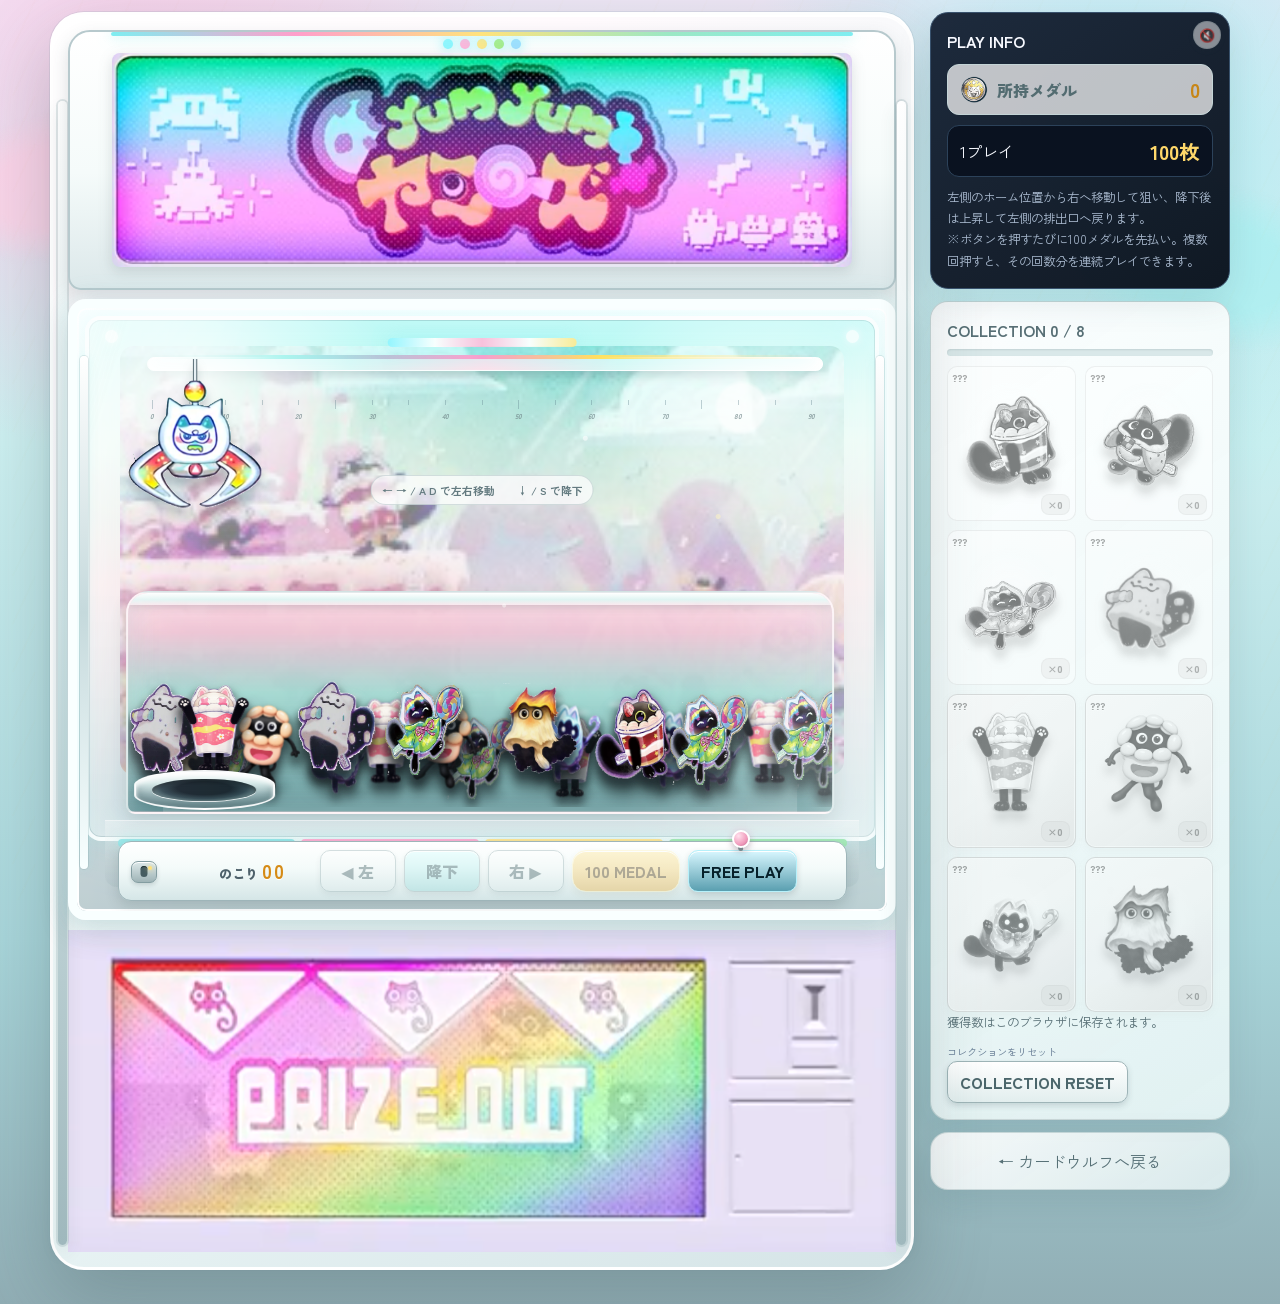
==== crane.html @ 08ba4d8f "522 add" ====
<!DOCTYPE html>
<html lang="ja">
<head>
  <meta charset="UTF-8">
  <meta name="viewport" content="width=device-width, initial-scale=1.0">
  <meta name="theme-color" content="#0b1020">
  <meta name="description" content="メダルで遊べるクレーンゲーム">
  <title>クレーンゲーム | PRIZE CATCHER</title>
  <link rel="preconnect" href="https://fonts.googleapis.com">
  <link rel="preconnect" href="https://fonts.gstatic.com" crossorigin>
  <link href="https://fonts.googleapis.com/css2?family=Zen+Kaku+Gothic+New:wght@400;500;700;900&display=swap" rel="stylesheet">
  <link rel="stylesheet" href="styles.css?v=v514">
  <style>
    :root{--cg-bg:#070b15;--cg-panel:#111827;--cg-panel2:#182338;--cg-line:#334155;--cg-blue:#45b8ff;--cg-cyan:#76f4ff;--cg-yellow:#ffd86a;--cg-pink:#ff78b7;--cg-green:#67e8a5}
    *{box-sizing:border-box}
    body.crane-body{margin:0;background:radial-gradient(circle at 50% 10%,#203653 0,#0c1322 34%,#050811 80%);color:#eef5ff;overflow-x:hidden;font-family:"Zen Kaku Gothic New",system-ui,sans-serif}
    .crane-shell{min-height:100dvh;padding:10px 10px 34px;position:relative}
    .crane-top{width:min(1180px,100%);margin:auto;display:flex;justify-content:space-between;align-items:center;gap:10px;padding:7px 2px 10px}
    .cg-logo{font-weight:900;letter-spacing:.06em;font-size:clamp(1rem,2.5vw,1.35rem);text-shadow:0 0 16px rgba(118,244,255,.45)}
    .cg-logo small{display:block;font-size:.55em;color:#93a7bf;letter-spacing:.18em;font-weight:700}
    .medal-pill{display:flex;align-items:center;gap:8px;padding:8px 13px;border-radius:999px;background:rgba(7,13,25,.85);border:1px solid #3e5878;box-shadow:0 4px 20px rgba(0,0,0,.25);font-weight:900}
    .medal-pill img{width:25px;height:25px;object-fit:contain}
    .medal-pill strong{color:var(--cg-yellow);font-size:1.1rem}
    .cg-layout{width:min(1180px,100%);margin:auto;display:grid;grid-template-columns:minmax(0,1fr) 300px;gap:14px}
    .machine-wrap{position:relative;padding:12px;border-radius:24px;background:linear-gradient(145deg,#263b54,#0c1422 55%,#070c16);border:1px solid #4c6c8e;box-shadow:0 25px 70px rgba(0,0,0,.45),inset 0 1px rgba(255,255,255,.1)}
    .machine-head{height:54px;border-radius:16px 16px 9px 9px;background:linear-gradient(#4e6d89,#24384e 55%,#18273a);border:1px solid #6f8da7;display:flex;align-items:center;justify-content:center;position:relative;overflow:hidden}
    .machine-head:before{content:"PRIZE CATCHER";font-size:clamp(1rem,3vw,1.65rem);font-weight:900;letter-spacing:.12em;color:#d9f6ff;text-shadow:0 0 13px #42bde9;opacity:.95}
    .machine-head:after{content:"";position:absolute;inset:0;background:linear-gradient(90deg,transparent,rgba(255,255,255,.1),transparent);animation:shine 4s linear infinite}
    @keyframes shine{from{transform:translateX(-120%)}to{transform:translateX(120%)}}
    .cabinet{position:relative;margin-top:9px;aspect-ratio:16/9;min-height:390px;border-radius:15px;background:linear-gradient(180deg,#132237,#07101c);border:8px solid #293c51;box-shadow:inset 0 0 0 2px #6d89a0,inset 0 -60px 80px rgba(0,0,0,.35);overflow:hidden}
    .glass{position:absolute;inset:9px 9px 70px;border:2px solid rgba(172,224,255,.32);border-radius:9px;background:linear-gradient(180deg,rgba(127,199,231,.12),rgba(7,15,26,.25) 54%,rgba(0,0,0,.55));overflow:hidden}
    .glass:after{content:"";position:absolute;inset:0;background:linear-gradient(105deg,rgba(255,255,255,.09),transparent 22%,transparent 70%,rgba(255,255,255,.04));pointer-events:none}
    .top-rail{position:absolute;left:7%;right:7%;top:8%;height:12px;border-radius:10px;background:linear-gradient(#c6d7e4,#526b81 45%,#23374b);box-shadow:0 4px 8px #0008}
    .rail-light{position:absolute;left:8%;right:8%;top:7.3%;height:3px;background:#9cefff;box-shadow:0 0 13px #53d9ff}
    .crane-carriage{position:absolute;top:5.7%;left:var(--carriage-left,45%);width:70px;height:45px;transform:translateX(-50%);transition:left .16s ease-out;z-index:7}
    .carriage-body{height:30px;border-radius:7px 7px 11px 11px;background:linear-gradient(#dce8f0,#748ba0 48%,#304457);border:2px solid #9bb2c3;box-shadow:0 4px 8px #0009}
    .cable{position:absolute;left:50%;top:29px;width:5px;height:var(--cable-height,118px);transform:translateX(-50%);background:linear-gradient(90deg,#15212e,#e1edf4,#1a2836);z-index:5;transition:height .35s ease}
    .claw{position:absolute;left:50%;top:calc(29px + var(--cable-height,118px));width:80px;height:58px;transform:translate(-50%,-3px);z-index:8;transition:top .35s ease}
    .claw-ring{position:absolute;left:50%;top:0;width:27px;height:27px;transform:translateX(-50%);border-radius:50%;background:radial-gradient(circle at 35% 30%,#f5fbff,#8296a9 45%,#34495c 70%);border:2px solid #b7c7d2}
    .finger{position:absolute;top:19px;width:29px;height:48px;border:7px solid #aebdca;border-top:0;border-radius:0 0 18px 18px;filter:drop-shadow(0 4px 3px #0008)}
    .finger.left{left:6px;transform:rotate(18deg)}.finger.right{right:6px;transform:rotate(-18deg)}
    .claw.grabbing .finger.left{transform:rotate(1deg) translateX(9px)}.claw.grabbing .finger.right{transform:rotate(-1deg) translateX(-9px)}
    .prize-bed{position:absolute;left:5%;right:5%;bottom:5%;height:42%;border-radius:20px 20px 8px 8px;background:radial-gradient(circle at 15% 25%,#334a62 0 2px,transparent 3px),radial-gradient(circle at 70% 35%,#263b50 0 2px,transparent 3px),linear-gradient(180deg,#1e3146,#0c1827);box-shadow:inset 0 12px 30px rgba(0,0,0,.25);overflow:hidden}
    .prize-bed:before{content:"";position:absolute;left:0;right:0;top:0;height:13px;background:linear-gradient(#57728a,#2c4358);box-shadow:0 2px 7px #0008}
    .prizes{position:absolute;left:0;right:0;bottom:7%;height:78%;display:flex;align-items:flex-end;justify-content:center;gap:clamp(3px,1vw,14px);flex-wrap:wrap;overflow:hidden}
    .plush{--p:#e6a7ad;--p2:#b86c7a;width:clamp(56px,9vw,92px);height:clamp(64px,11vw,105px);position:relative;flex:0 0 auto;filter:drop-shadow(0 5px 4px #0008);transition:transform .2s}
    .plush:hover{transform:translateY(-5px) rotate(-2deg)}
    .plush .body{position:absolute;left:11%;right:11%;bottom:0;height:72%;border-radius:45% 45% 38% 38%;background:radial-gradient(circle at 34% 24%,rgba(255,255,255,.55),transparent 18%),linear-gradient(145deg,var(--p),var(--p2));border:2px solid rgba(255,255,255,.18)}
    .plush .ear{position:absolute;top:4%;width:31%;height:31%;background:linear-gradient(145deg,var(--p),var(--p2));border:2px solid rgba(255,255,255,.18);border-radius:55% 55% 30% 30%;z-index:-1}.plush .ear.l{left:13%;transform:rotate(-24deg)}.plush .ear.r{right:13%;transform:rotate(24deg)}
    .plush .face{position:absolute;left:27%;right:27%;top:24%;height:29%;border-radius:50%;background:rgba(255,245,230,.38)}
    .plush .eye{position:absolute;top:38%;width:6px;height:8px;border-radius:50%;background:#1d2632}.plush .eye.l{left:35%}.plush .eye.r{right:35%}.plush .mouth{position:absolute;left:44%;top:57%;width:13%;height:8px;border-bottom:2px solid #633a44;border-radius:50%}
    .plush .belly{position:absolute;left:28%;right:28%;bottom:16%;height:30%;border-radius:50%;background:rgba(255,255,255,.2)}
    .plush[data-type="cat"]{--p:#f4c77c;--p2:#d68d44}.plush[data-type="rabbit"]{--p:#eeeaf6;--p2:#b6a7d6}.plush[data-type="penguin"]{--p:#526d96;--p2:#263957}.plush[data-type="fox"]{--p:#ffb46c;--p2:#d76d3b}.plush[data-type="frog"]{--p:#8dd67c;--p2:#3e9a63}.plush[data-type="panda"]{--p:#e9eef2;--p2:#9ba8b3}.plush[data-type="shark"]{--p:#79c7dc;--p2:#3f7896}
    .control-bar{position:absolute;left:5%;right:5%;bottom:10px;height:52px;display:flex;align-items:center;justify-content:space-between;gap:8px;padding:6px 9px;border-radius:10px;background:linear-gradient(#243a50,#101c2b);border:1px solid #5b748a;z-index:10}
    .remaining{font-weight:900;font-size:.82rem;color:#d9e9f6;white-space:nowrap}.remaining strong{color:var(--cg-yellow);font-size:1.2rem;letter-spacing:.08em;min-width:2ch;display:inline-block;text-align:right}
    .control-buttons{display:flex;gap:8px}.cg-btn{min-width:76px;border:1px solid #6b8398;border-radius:8px;background:linear-gradient(#4b6379,#1b2b3d);color:#fff;font-weight:900;padding:8px 12px;cursor:pointer;box-shadow:inset 0 1px rgba(255,255,255,.18),0 3px 5px #0007}.cg-btn:hover{filter:brightness(1.15)}.cg-btn:active{transform:translateY(1px)}.cg-btn:disabled{opacity:.42;cursor:not-allowed}.cg-btn.play{background:linear-gradient(#ffd76c,#9f691b);color:#21170a;border-color:#ffe6a0}.cg-btn.stop{background:linear-gradient(#8cecff,#2e6e9a);color:#061522}
    .machine-lights{position:absolute;left:5%;right:5%;bottom:63px;height:5px;display:flex;gap:5px}.machine-lights i{flex:1;border-radius:8px;background:#4fdfff;box-shadow:0 0 12px #4fdfff;animation:blink 1.2s infinite alternate}.machine-lights i:nth-child(2){animation-delay:.25s}.machine-lights i:nth-child(3){animation-delay:.5s}.machine-lights i:nth-child(4){animation-delay:.75s}@keyframes blink{from{opacity:.25}to{opacity:1}}
    .side-panel{display:flex;flex-direction:column;gap:12px}.cg-card{background:linear-gradient(145deg,rgba(22,34,53,.96),rgba(9,15,26,.96));border:1px solid #38516c;border-radius:18px;padding:16px;box-shadow:0 12px 35px rgba(0,0,0,.3)}.cg-card h2{font-size:1rem;margin:0 0 11px}.cg-card p{font-size:.78rem;color:#aabbd0;line-height:1.7;margin:0}.owned-medals{display:flex;align-items:center;gap:9px;padding:10px 12px;border-radius:12px;background:rgba(255,255,255,.72);border:1px solid #c4d4d6;margin:0 0 10px;color:#536c71;font-weight:900}.owned-medals img{width:28px;height:28px;object-fit:contain}.owned-medals strong{margin-left:auto;color:#c78617;font-size:1.25rem}.cost{display:flex;justify-content:space-between;align-items:center;padding:10px 12px;border-radius:12px;background:#0a1220;border:1px solid #2c425a;margin:10px 0}.cost strong{color:var(--cg-yellow);font-size:1.3rem}.notice{font-size:.72rem;color:#8196ac;margin-top:8px}
    .collection-grid{display:grid;grid-template-columns:repeat(2,minmax(0,1fr));gap:9px}.collection-item{position:relative;min-width:0;aspect-ratio:.83;border-radius:10px;background:#0a1220;border:1px solid #2d4158;overflow:hidden;cursor:pointer}.collection-item.locked{opacity:.38;filter:grayscale(1)}.collection-item .mini-plush{transform:scale(.52);transform-origin:center top;position:absolute;left:50%;top:2px}.collection-item .qty{position:absolute;right:4px;bottom:4px;background:#15253a;border-radius:8px;padding:2px 5px;font-size:.62rem;font-weight:900;color:#fff}.collection-item .rarity{position:absolute;left:4px;top:4px;font-size:.52rem;color:#b8c9d9}.collection-item .cname{position:absolute;left:3px;right:3px;bottom:23px;text-align:center;font-size:.56rem;white-space:nowrap;overflow:hidden;text-overflow:ellipsis}
    .back-button{width:100%;display:flex;justify-content:center;text-decoration:none}.reset-note{font-size:.65rem!important;color:#697e96!important;margin-top:10px!important}
    .status-toast{position:fixed;left:50%;bottom:25px;transform:translate(-50%,20px);padding:11px 16px;border-radius:999px;background:rgba(4,9,17,.95);border:1px solid #5d7690;box-shadow:0 10px 35px #0009;opacity:0;pointer-events:none;transition:.25s;z-index:50;font-weight:900}.status-toast.show{opacity:1;transform:translate(-50%,0)}
    .win-overlay{position:fixed;inset:0;display:grid;place-items:center;background:radial-gradient(circle,rgba(20,42,72,.68),rgba(2,5,11,.93));opacity:0;pointer-events:none;z-index:40;transition:.25s}.win-overlay.show{opacity:1;pointer-events:auto}.win-card{text-align:center;transform:scale(.82);transition:.35s}.win-overlay.show .win-card{transform:scale(1)}.win-card .burst{font-size:clamp(2rem,8vw,5.8rem);font-weight:900;letter-spacing:.08em;color:#fff;text-shadow:0 0 10px #72f2ff,0 0 32px #4b9dff,0 8px 0 #172d48}.win-card .got{margin-top:8px;color:#dffcff;font-size:1.15rem;font-weight:900}.win-card .win-plush{margin:14px auto 18px;transform:scale(1.55);width:100px;height:115px}.win-card button{padding:11px 22px;border-radius:999px;border:1px solid #9edfff;background:linear-gradient(#72eaff,#2b729f);color:#04131f;font-weight:900;cursor:pointer}
    .move-hint{position:absolute;left:50%;top:22%;transform:translateX(-50%);font-size:.65rem;color:#d9edf8;background:#0b1523b8;border:1px solid #54708a;border-radius:999px;padding:5px 10px;z-index:12;white-space:nowrap;transition:opacity .25s}.move-hint.hide{opacity:0}
    @media(max-width:980px){.cg-layout{grid-template-columns:1fr}.side-panel{display:grid;grid-template-columns:1fr 1fr}.side-panel .collection-card{grid-column:1/-1}.machine-wrap{max-width:900px;margin:auto;width:100%}}
    /* v151-v153: depth stack + independent pinch + dynamic carry/drop physics */
    .claw.finger-contact-left .finger.l{animation:fingerPinchL .24s ease}
    .claw.finger-contact-right .finger.r{animation:fingerPinchR .24s ease}
    .prize-slot.graze{filter:drop-shadow(0 0 10px rgba(255,180,80,.8));animation:grazeWobble .38s ease}
    .carried-prize.slipping{animation:carrySlip .36s ease-in forwards}
    @keyframes fingerPinchL{0%,100%{transform:rotate(0)}50%{transform:rotate(-9deg)}}
    @keyframes fingerPinchR{0%,100%{transform:rotate(0)}50%{transform:rotate(9deg)}}
    @keyframes grazeWobble{0%,100%{transform:translateX(-50%) rotate(var(--rot))}50%{transform:translateX(calc(-50% + 4px)) rotate(calc(var(--rot) + 5deg))}}
    @keyframes carrySlip{0%{transform:translateY(0) rotate(0);opacity:1}100%{transform:translateY(28px) rotate(10deg);opacity:.35}}
    .prize-slot.pushed{animation:prizePushed .48s ease}
    @keyframes prizePushed{0%,100%{transform:translateX(-50%) rotate(var(--rot))}45%{transform:translateX(calc(-50% + var(--push-x,6px))) rotate(calc(var(--rot) + 4deg))}75%{transform:translateX(calc(-50% + var(--push-x,6px))) rotate(calc(var(--rot) - 2deg))}}
    .prize-slot.depth-back{filter:saturate(.9) brightness(.88);z-index:2}.prize-slot.depth-mid{z-index:5}.prize-slot.depth-front{z-index:9}
    .prize-slot.occluded{filter:saturate(.82) brightness(.78);opacity:.88}
    .prize-slot.pinch-left,.prize-slot.pinch-right{outline:2px solid rgba(255,220,110,.35);outline-offset:2px}
    .prize-slot.partial-grip{animation:partialGrip .42s ease}.prize-slot.solid-grip{filter:drop-shadow(0 0 16px rgba(118,244,255,.95))}
    @keyframes partialGrip{0%,100%{transform:translateX(-50%) rotate(var(--rot,0deg))}50%{transform:translateX(calc(-50% + var(--graze-shift,4px))) rotate(calc(var(--rot,0deg) + 6deg))}}
    .carried-prize.drop-recover{animation:dropRecover .48s ease-out forwards}
    @keyframes dropRecover{0%{transform:translateY(0) rotate(0);opacity:1}100%{transform:translateY(42px) rotate(12deg);opacity:0}}
    .carried-prize.return-swing{animation:returnSwing .9s cubic-bezier(.2,.7,.3,1)}
    @keyframes returnSwing{0%{transform:translateX(0) rotate(0)}22%{transform:translateX(-10px) rotate(-4deg)}48%{transform:translateX(12px) rotate(5deg)}72%{transform:translateX(-6px) rotate(-3deg)}100%{transform:translateX(0) rotate(0)}}
    .chute-drop-item{position:absolute;left:6%;bottom:4px;width:78px;height:92px;z-index:26;pointer-events:none;animation:chuteDrop .72s cubic-bezier(.2,.8,.3,1) forwards}
    @keyframes chuteDrop{0%{opacity:1;transform:translate(-50%,-120px) rotate(-10deg) scale(.92)}42%{opacity:1;transform:translate(calc(-50% + 9px),-52px) rotate(9deg) scale(1)}72%{opacity:1;transform:translate(calc(-50% - 3px),-10px) rotate(-4deg) scale(.98)}100%{opacity:0;transform:translate(calc(-50% + 2px),18px) rotate(12deg) scale(.9)}}
    .prize-bed.depth-active .prize-slot.near{filter:drop-shadow(0 0 11px rgba(255,216,106,.95))}

    /* v147/v148: contact, grip, weight and chute physics */
    .claw.grip-lock{animation:gripLock .22s ease-in-out 2}
    @keyframes gripLock{0%,100%{filter:drop-shadow(0 4px 3px #0008)}50%{filter:drop-shadow(0 0 10px rgba(255,255,255,.75))}}
    .prize-slot.contacting{animation:prizeContact .28s ease-in-out 2}
    @keyframes prizeContact{0%,100%{margin-left:0;transform:translateX(-50%) rotate(var(--rot))}50%{margin-left:2px;transform:translateX(-50%) rotate(calc(var(--rot) + 3deg))}}
    .prize-slot.slip{animation:prizeSlip .5s ease-out forwards}
    @keyframes prizeSlip{0%{transform:translateX(-50%) rotate(var(--rot))}45%{transform:translateX(calc(-50% + var(--slip-shift,8px))) rotate(calc(var(--rot) + 7deg))}100%{transform:translateX(calc(-50% + var(--slip-shift,8px))) rotate(calc(var(--rot) + 3deg))}}
    .carried-prize.weight-light{--sway:5deg}.carried-prize.weight-heavy{--sway:2.5deg}
    .carried-prize.swing-left{animation:carrySwingLeft .62s ease-out}.carried-prize.swing-right{animation:carrySwingRight .62s ease-out}.carried-prize.swing-return{animation:carrySettle .7s ease-in-out}
    @keyframes carrySwingLeft{0%{transform:translateX(0) rotate(0)}35%{transform:translateX(-12px) rotate(calc(var(--sway)*-1))}70%{transform:translateX(7px) rotate(var(--sway))}100%{transform:translateX(0) rotate(0)}}
    @keyframes carrySwingRight{0%{transform:translateX(0) rotate(0)}35%{transform:translateX(12px) rotate(var(--sway))}70%{transform:translateX(-7px) rotate(calc(var(--sway)*-1))}100%{transform:translateX(0) rotate(0)}}
    @keyframes carrySettle{0%{transform:rotate(0)}35%{transform:rotate(calc(var(--sway)*-1))}70%{transform:rotate(var(--sway))}100%{transform:rotate(0)}}
    .fall-out{animation:fallOut .58s cubic-bezier(.2,.8,.3,1) forwards;left:6%!important;top:auto!important;bottom:4px!important}
    @keyframes fallOut{0%{opacity:1;transform:translate(-50%,-110px) rotate(-8deg)}55%{opacity:1;transform:translate(calc(-50% + 7px),-35px) rotate(14deg)}100%{opacity:0;transform:translate(calc(-50% - 2px),10px) rotate(28deg)}}
    @media(max-width:680px){.crane-shell{padding:6px 6px 26px}.cabinet{min-height:270px;border-width:5px}.control-bar{height:48px;bottom:7px}.control-buttons{gap:4px}.cg-btn{min-width:62px;padding:7px 8px;font-size:.7rem}.side-panel{display:flex}.collection-grid{grid-template-columns:repeat(4,1fr)}.machine-head{height:43px}.machine-head:before{font-size:.82rem}.top-rail{height:8px}.cable{--cable-height:80px}.claw{top:calc(29px + var(--cable-height,80px));transform:translate(-50%,-3px) scale(.75)}.remaining{font-size:.66rem}.remaining strong{font-size:1rem}.prizes{gap:1px}}

    /* v140 crane-play refinement */
    .machine-wrap.is-playing .cabinet{box-shadow:inset 0 0 0 2px #6d89a0,inset 0 -60px 80px rgba(0,0,0,.35),0 0 38px rgba(83,217,255,.16)}
    .machine-wrap.camera-pulse .cabinet{animation:cameraPulse .45s ease}
    @keyframes cameraPulse{0%{transform:scale(1)}45%{transform:scale(1.012)}100%{transform:scale(1)}}
    .play-status{position:absolute;left:50%;top:24px;transform:translateX(-50%);z-index:12;padding:5px 11px;border-radius:999px;background:rgba(5,10,18,.76);border:1px solid rgba(140,210,240,.3);font-size:.66rem;font-weight:900;letter-spacing:.12em;color:#d7eaf7;opacity:0;transition:opacity .2s;pointer-events:none}
    .play-status.show{opacity:1}
    .move-hint{position:absolute;left:50%;top:30%;transform:translateX(-50%);z-index:11;white-space:nowrap;padding:6px 10px;border-radius:999px;background:rgba(7,13,24,.72);border:1px solid #44647e;color:#d7e8f4;font-size:.68rem;font-weight:700;transition:opacity .25s}.move-hint.hide{opacity:0}
    .prizes{display:block}
    .prize-slot{position:absolute;bottom:4%;width:78px;height:92px;transform:translateX(-50%);transition:left .12s ease,filter .18s,opacity .35s,transform .25s;cursor:default}
    .prize-slot .plush{width:78px;height:92px}
    .prize-slot.near{filter:drop-shadow(0 0 9px rgba(255,216,106,.85))}
    .prize-slot.grabbed{z-index:20;filter:drop-shadow(0 0 12px rgba(118,244,255,.8))}
    .prize-slot.removed{opacity:0;transform:translateX(-50%) translateY(28px) scale(.6)}
    .prize-slot .target-ring{position:absolute;left:50%;top:50%;width:72px;height:72px;transform:translate(-50%,-50%);border:2px solid rgba(255,216,106,.65);border-radius:50%;box-shadow:0 0 18px rgba(255,216,106,.25);opacity:0;pointer-events:none}
    .prize-slot.near .target-ring{opacity:1;animation:targetRing .9s ease-in-out infinite alternate}
    @keyframes targetRing{from{transform:translate(-50%,-50%) scale(.9);opacity:.45}to{transform:translate(-50%,-50%) scale(1.06);opacity:.9}}
    .carriage-body.moving{animation:carriageVibe .12s linear infinite alternate}@keyframes carriageVibe{from{transform:translateX(-1px)}to{transform:translateX(1px)}}
    .carriage-body.edge-bump{animation:edgeBump .15s ease}@keyframes edgeBump{0%,100%{transform:translateX(0)}50%{transform:translateX(-3px) scaleX(1.03)}}
    .claw.open .finger.left{transform:rotate(18deg)}.claw.open .finger.right{transform:rotate(-18deg)}
    .claw.closed .finger.left{transform:rotate(1deg) translateX(9px)}.claw.closed .finger.right{transform:rotate(-1deg) translateX(-9px)}
    .claw.shake{animation:clawShake .32s ease}@keyframes clawShake{0%,100%{margin-left:0}25%{margin-left:-7px}75%{margin-left:7px}}
    .carried-prize{position:absolute;left:50%;top:154px;transform:translateX(-50%);z-index:19;pointer-events:none}.carried-prize .prize-slot{position:relative;left:0!important;bottom:auto;width:78px;height:92px;transform:none!important}
    .effect-layer{position:absolute;inset:0;z-index:30;pointer-events:none;overflow:hidden}.spark{position:absolute;width:7px;height:7px;border-radius:50%;background:#fff;box-shadow:0 0 12px #fff;animation:sparkFly .7s ease-out forwards}@keyframes sparkFly{0%{transform:translate(0,0) scale(.5);opacity:1}100%{transform:translate(var(--dx),var(--dy)) scale(0);opacity:0}}
    .control-bar .cg-btn.active{filter:brightness(1.3);box-shadow:0 0 0 2px rgba(118,244,255,.35),inset 0 1px rgba(255,255,255,.2)}
    /* v146: unified glass-axis mapping for edge accuracy */
    .prize-slot{will-change:left,transform;transition:left .12s ease,filter .18s,opacity .35s,transform .22s}
    .prize-slot.shake{animation:prizeShake .42s ease}
    @keyframes prizeShake{0%,100%{transform:translateX(-50%) rotate(var(--rot,0deg))}20%{transform:translateX(-50%) rotate(calc(var(--rot,0deg) - 7deg))}45%{transform:translateX(-50%) rotate(calc(var(--rot,0deg) + 6deg))}70%{transform:translateX(-50%) rotate(calc(var(--rot,0deg) - 3deg))}}
    .carried-prize{transition:transform .12s ease}
.carried-prize{transition:transform .16s ease;transform-origin:50% 0}
.carried-prize.swing-left{animation:carriedSwingLeft .5s ease}
.carried-prize.swing-right{animation:carriedSwingRight .5s ease}
@keyframes carriedSwingLeft{0%,100%{transform:translateX(-50%) rotate(0deg)}35%{transform:translateX(-50%) rotate(-5deg)}70%{transform:translateX(-50%) rotate(2deg)}}
@keyframes carriedSwingRight{0%,100%{transform:translateX(-50%) rotate(0deg)}35%{transform:translateX(-50%) rotate(5deg)}70%{transform:translateX(-50%) rotate(-2deg)}}
.prize-slot.fall-out{animation:prizeFallOut .72s cubic-bezier(.2,.8,.3,1) forwards;z-index:25}
@keyframes prizeFallOut{0%{transform:translateX(-50%) translateY(0) rotate(var(--rot))}28%{transform:translateX(calc(-50% + 10px)) translateY(7px) rotate(calc(var(--rot) + 12deg))}100%{transform:translateX(calc(-50% + 38px)) translateY(72px) rotate(calc(var(--rot) + 38deg));opacity:0}}
.chute-glow{position:absolute;left:6%;bottom:6%;width:18%;height:15%;border-radius:50%;background:radial-gradient(circle,rgba(105,235,255,.95),rgba(62,145,255,.22) 45%,transparent 72%);filter:blur(2px);opacity:0;transform:scale(.65);transition:opacity .2s,transform .35s;z-index:8;pointer-events:none}
.chute-glow.show{opacity:1;transform:scale(1)}
.get-flash{position:absolute;inset:0;background:radial-gradient(circle at 50% 48%,rgba(255,255,255,.92),rgba(121,238,255,.32) 18%,transparent 55%);opacity:0;pointer-events:none;z-index:31}
.get-flash.show{animation:getFlash .55s ease-out forwards}
@keyframes getFlash{0%{opacity:0}18%{opacity:1}100%{opacity:0}}

    /* v146: mechanical descent / contact / release feel */
    .cable{transition:none;will-change:height}
    .claw{transition:none;will-change:top,transform}
    .claw.contact{animation:clawContact .18s ease-in-out 2}
    @keyframes clawContact{0%,100%{transform:translate(-50%,-3px)}50%{transform:translate(-50%,1px) scale(1.035,.97)}}
    .claw.grab-close .finger.left{animation:fingerCloseLeft .28s cubic-bezier(.2,.75,.25,1) forwards}
    .claw.grab-close .finger.right{animation:fingerCloseRight .28s cubic-bezier(.2,.75,.25,1) forwards}
    .claw.grab-open .finger.left{animation:fingerOpenLeft .24s ease-out forwards}
    .claw.grab-open .finger.right{animation:fingerOpenRight .24s ease-out forwards}
    @keyframes fingerCloseLeft{from{transform:rotate(18deg)}to{transform:rotate(1deg) translateX(9px)}}
    @keyframes fingerCloseRight{from{transform:rotate(-18deg)}to{transform:rotate(-1deg) translateX(-9px)}}
    @keyframes fingerOpenLeft{from{transform:rotate(1deg) translateX(9px)}to{transform:rotate(18deg)}}
    @keyframes fingerOpenRight{from{transform:rotate(-1deg) translateX(-9px)}to{transform:rotate(-18deg)}}
    .prize-slot.contacting{filter:drop-shadow(0 0 14px rgba(118,244,255,.95));animation:contactWobble .34s ease}
    @keyframes contactWobble{0%,100%{transform:translateX(-50%) rotate(var(--rot,0deg)) scale(1)}45%{transform:translateX(-50%) rotate(calc(var(--rot,0deg) - 3deg)) scale(1.035)}75%{transform:translateX(-50%) rotate(calc(var(--rot,0deg) + 2deg)) scale(1.015)}}
    .prize-slot.pushed{animation:prizePushed .48s ease}
    @keyframes prizePushed{0%,100%{transform:translateX(-50%) rotate(var(--rot,0deg))}35%{transform:translateX(calc(-50% + var(--push,0px))) rotate(calc(var(--rot,0deg) + 4deg))}70%{transform:translateX(calc(-50% + calc(var(--push,0px)*.55))) rotate(calc(var(--rot,0deg) - 2deg))}}
    .carried-prize.swing-return{animation:carriedReturnSwing .9s cubic-bezier(.2,.75,.3,1)}
    @keyframes carriedReturnSwing{0%{transform:translateX(-50%) rotate(0deg)}18%{transform:translateX(-50%) rotate(5deg)}42%{transform:translateX(-50%) rotate(-4deg)}68%{transform:translateX(-50%) rotate(2deg)}100%{transform:translateX(-50%) rotate(0deg)}}
    .claw.dropping{filter:drop-shadow(0 7px 6px rgba(0,0,0,.5))}
    .claw.closed .finger.left,.claw.closed .finger.right{filter:drop-shadow(0 4px 3px #0008)}
    .drop-glow{position:absolute;left:0;right:0;bottom:0;height:24%;background:linear-gradient(180deg,transparent,rgba(89,220,255,.08));opacity:0;transition:opacity .25s;pointer-events:none;z-index:2}
    .cabinet.drop-ready .drop-glow{opacity:1}
    .chute-label{position:absolute;left:6%;bottom:7%;padding:5px 9px;border-radius:8px;background:rgba(7,13,24,.72);border:1px solid #54738d;color:#dff7ff;font-size:.64rem;font-weight:900;letter-spacing:.08em;z-index:4;opacity:.8}

    /* v154-v162: mechanical claw width, 3D stack, return sway */
    .claw.mechanical-open .finger{transition:transform .32s cubic-bezier(.2,.8,.2,1)}
    .claw.mechanical-open .finger.l,.claw.mechanical-open .finger.left{transform:translateX(-7px) rotate(-3deg)}
    .claw.mechanical-open .finger.r,.claw.mechanical-open .finger.right{transform:translateX(7px) rotate(3deg)}
    .claw.mechanical-close .finger.l,.claw.mechanical-close .finger.left{transform:translateX(0) rotate(0)}
    .claw.mechanical-close .finger.r,.claw.mechanical-close .finger.right{transform:translateX(0) rotate(0)}
    .claw.finger-contact-left .finger.l{filter:drop-shadow(0 0 8px rgba(255,216,106,.95))}
    .claw.finger-contact-right .finger.r{filter:drop-shadow(0 0 8px rgba(255,216,106,.95))}
    .prize-slot.depth-back{transform:translateX(-50%) translateY(-2px) rotate(var(--rot));filter:saturate(.82) brightness(.82) drop-shadow(0 5px 5px #0007)}
    .prize-slot.depth-mid{transform:translateX(-50%) translateY(-4px) rotate(var(--rot));filter:drop-shadow(0 6px 5px #0008)}
    .prize-slot.depth-front{transform:translateX(-50%) translateY(-7px) rotate(var(--rot));filter:drop-shadow(0 8px 6px #000a)}
    .prize-slot.neighbor-hit{animation:neighborHit .34s ease}
    .prize-slot.stack-lift{animation:stackLift .46s ease-out}
    @keyframes neighborHit{0%,100%{transform:translateX(-50%) rotate(var(--rot))}45%{transform:translateX(calc(-50% + var(--push-x,0px))) rotate(calc(var(--rot) + 4deg))}}
    @keyframes stackLift{0%,100%{bottom:var(--base-bottom,4%)}50%{bottom:calc(var(--base-bottom,4%) + 8px)}}
    .carried-prize.return-physics{transition:transform .08s linear;will-change:transform}
.carried-prize.return-carry-left{left:calc(50% - 24px)!important;}
.carried-prize.home-drop-fall{animation:homeDropFall .62s cubic-bezier(.2,.78,.28,1) forwards!important;}
@keyframes homeDropFall{0%{opacity:1;transform:translateX(-50%) translateY(0) rotate(0deg) scale(1)}35%{opacity:1;transform:translateX(calc(-50% - 3px)) translateY(18px) rotate(-4deg) scale(1.01)}72%{opacity:.58;transform:translateX(calc(-50% + 6px)) translateY(52px) rotate(9deg) scale(.96)}100%{opacity:0;transform:translateX(calc(-50% + 10px)) translateY(82px) rotate(16deg) scale(.86)}}
    .carried-prize.return-physics .prize-slot{filter:drop-shadow(0 12px 8px #0009)}
    .carried-prize.hard-swing .prize-slot{filter:drop-shadow(0 0 12px rgba(255,216,106,.8))}
    .cable.return-sway{animation:returnCableSway .8s ease-in-out}
    @keyframes returnCableSway{0%,100%{transform:translateX(-50%) rotate(0)}22%{transform:translateX(-50%) rotate(1.8deg)}48%{transform:translateX(-50%) rotate(-1.4deg)}72%{transform:translateX(-50%) rotate(.8deg)}}
    .machine-wrap.stage-flash{animation:stageFlash .28s ease}
    @keyframes stageFlash{50%{filter:brightness(1.18)}}
  
    /* v157-v162: advanced physical feedback */
    .carried-prize.dynamic-sway{transform-origin:50% 0;transition:none;}
    .carried-prize.tension-heavy{filter:drop-shadow(0 5px 5px rgba(0,0,0,.28));}
    .prize-slot.settle{animation:prizeSettle .48s cubic-bezier(.2,.8,.2,1);}
    .prize-slot.neighbor-hit{animation:neighborHit .36s ease-out;}
    @keyframes prizeSettle{0%{transform:translateY(-5px) rotate(0deg)}45%{transform:translateY(2px) rotate(var(--settle-rot,1deg))}100%{transform:translateY(0) rotate(0)}}
    @keyframes neighborHit{0%{transform:translateX(0)}35%{transform:translateX(var(--push-x,3px)) rotate(2deg)}100%{transform:translateX(0)}}
    .cabinet.stage-alert::after{content:"";position:absolute;inset:0;pointer-events:none;border:2px solid rgba(255,255,255,.18);box-shadow:inset 0 0 32px rgba(255,255,255,.12);animation:stagePulse .55s ease-out;}
    @keyframes stagePulse{0%{opacity:0}25%{opacity:1}100%{opacity:0}}
    .chute-drop-item.dynamic-fall{animation:chuteDynamicFall .7s cubic-bezier(.2,.75,.2,1) forwards;}
    @keyframes chuteDynamicFall{0%{transform:translate(-50%,-70px) rotate(-8deg);opacity:0}25%{opacity:1}65%{transform:translate(-50%,15px) rotate(5deg)}100%{transform:translate(-50%,75px) rotate(0);opacity:0}}


    /* v160: reference-video-inspired pastel cabinet shell (branding intentionally generic) */
    body.crane-body{background:radial-gradient(circle at 50% 8%,#f9e7f2 0,#cfeef0 22%,#a9c9d8 48%,#6b8090 100%);color:#24313d}
    .crane-shell{padding-top:12px}
    .crane-top{background:linear-gradient(180deg,rgba(255,255,255,.9),rgba(239,247,250,.72));border:1px solid rgba(91,112,125,.35);border-radius:18px;padding:9px 12px;box-shadow:0 8px 24px rgba(48,67,77,.18)}
    .cg-logo{color:#34404b;text-shadow:0 2px 0 #fff,0 0 12px rgba(255,255,255,.8)}
    .cg-logo small{color:#6f7d87}
    .medal-pill{background:linear-gradient(#fff,#edf4f7);border-color:#aebfc8;color:#34404b;box-shadow:0 4px 16px rgba(58,79,89,.18),inset 0 1px #fff}
    .cg-layout{gap:16px}
    .machine-wrap{padding:14px;border-radius:30px;background:linear-gradient(145deg,#fff,#e7edf0 48%,#c2cdd2);border:2px solid #f9ffff;box-shadow:0 25px 60px rgba(47,63,73,.28),inset 0 1px 0 #fff}
    .machine-head{height:58px;border-radius:19px 19px 11px 11px;background:linear-gradient(180deg,#fff,#e6eef1 52%,#c1cdd3);border:2px solid #aebdc5;box-shadow:inset 0 2px #fff,0 5px 12px rgba(44,60,68,.2)}
    .machine-head:before{color:#4b5b66;text-shadow:0 1px 0 #fff,0 0 12px rgba(255,255,255,.95)}
    .cabinet{background:linear-gradient(180deg,#edf8f8,#b9c9ce 65%,#8799a1);border:8px solid #eef4f5;box-shadow:inset 0 0 0 2px #83949d,inset 0 -50px 80px rgba(52,69,76,.18),0 10px 25px rgba(44,58,66,.2)}
    .cabinet:before{content:"";position:absolute;inset:0;pointer-events:none;z-index:1;background:radial-gradient(circle at 8% 10%,rgba(255,145,206,.24),transparent 22%),radial-gradient(circle at 90% 15%,rgba(113,235,255,.25),transparent 22%);mix-blend-mode:screen}
    .glass{inset:9px 9px 70px;border:3px solid rgba(255,255,255,.75);border-radius:13px;background:linear-gradient(180deg,rgba(238,255,253,.7),rgba(190,238,235,.35) 46%,rgba(76,103,113,.35));box-shadow:inset 0 0 0 1px rgba(88,117,126,.45),inset 0 0 28px rgba(255,255,255,.24)}
    .glass:before{content:"";position:absolute;inset:0;background:radial-gradient(circle at 20% 28%,rgba(255,255,255,.7) 0 3%,transparent 3.5%),radial-gradient(circle at 75% 23%,rgba(255,210,229,.42) 0 7%,transparent 7.5%),linear-gradient(180deg,rgba(255,255,255,.18),transparent 28%);pointer-events:none}
    .top-rail{background:linear-gradient(#f9ffff,#c7d8dd 45%,#7f949d);border:1px solid #f8ffff;box-shadow:0 4px 8px #40515a55}
    .rail-light{background:linear-gradient(90deg,#8ff5ff,#ffd7ef,#fff3a1,#8ff5ff);box-shadow:0 0 15px #bafcff}
    .prize-bed{background:radial-gradient(circle at 15% 25%,#d5a8c5 0 2px,transparent 3px),radial-gradient(circle at 70% 35%,#8bcfd1 0 2px,transparent 3px),linear-gradient(180deg,#b8d8d7,#71949b);box-shadow:inset 0 12px 30px rgba(255,255,255,.18),inset 0 -20px 30px rgba(37,61,70,.22)}
    .prize-bed:before{background:linear-gradient(#eefafa,#9db9bd);box-shadow:0 2px 7px #3a555c55}
    .control-bar{background:linear-gradient(#f8ffff,#d7e5e8);border-color:#9cafb7;box-shadow:0 3px 12px rgba(41,58,65,.18),inset 0 1px #fff}
    .remaining{color:#4d606a}.remaining strong{color:#d58b16;text-shadow:0 1px #fff}
    .cg-btn{background:linear-gradient(#fff,#dbe7eb);color:#40515a;border-color:#9db0b8;box-shadow:inset 0 1px #fff,0 3px 5px #42545b33}
    .cg-btn.stop{background:linear-gradient(#e9ffff,#b5dfe4);color:#28545d}.cg-btn.play{background:linear-gradient(#ffeaa0,#efb84d);color:#4b350e;border-color:#fff0b8}
    .machine-lights{bottom:63px;height:7px}.machine-lights i{background:linear-gradient(90deg,#70efff,#ff9dca,#fff28b);box-shadow:0 0 12px rgba(255,226,245,.9)}
    /* v161: colorful prize-stage lighting and display cues */
    .glass.stage-cyan{box-shadow:inset 0 0 38px rgba(89,235,255,.34),0 0 18px rgba(89,235,255,.25)}
    .glass.stage-pink{box-shadow:inset 0 0 38px rgba(255,126,195,.3),0 0 18px rgba(255,126,195,.22)}
    .glass.stage-gold{box-shadow:inset 0 0 44px rgba(255,225,104,.4),0 0 22px rgba(255,211,81,.24)}
    .prize-bed:after{content:"";position:absolute;left:5%;right:5%;bottom:0;height:20%;background:linear-gradient(180deg,transparent,rgba(255,255,255,.08));pointer-events:none}
    .prize-slot .plush{filter:drop-shadow(0 7px 5px rgba(36,52,59,.42))}
    .prize-slot.near .plush{filter:drop-shadow(0 0 8px rgba(255,228,118,.9)) drop-shadow(0 7px 5px rgba(36,52,59,.42))}
    .prize-display-badge{position:absolute;left:50%;top:8px;transform:translateX(-50%);padding:3px 10px;border-radius:999px;background:rgba(255,255,255,.78);border:1px solid rgba(97,125,133,.35);font-size:.62rem;font-weight:900;letter-spacing:.08em;color:#51646d;z-index:3;box-shadow:0 2px 7px rgba(40,59,66,.14)}
    .stage-lamp{position:absolute;top:2%;width:13px;height:13px;border-radius:50%;background:#fff;box-shadow:0 0 10px #fff;z-index:4;opacity:.7}.stage-lamp.l{left:2%}.stage-lamp.r{right:2%}
    .stage-lamp.pulse{animation:stageLampPulse .5s ease}.stage-lamp.cyan{background:#8ff8ff;box-shadow:0 0 15px #8ff8ff}.stage-lamp.pink{background:#ffb7dc;box-shadow:0 0 15px #ff9ed0}.stage-lamp.gold{background:#fff0a0;box-shadow:0 0 18px #ffe26b}
    @keyframes stageLampPulse{0%,100%{transform:scale(1)}45%{transform:scale(1.6)} }
    /* v162: prize-winning presentation */
    .win-overlay{background:radial-gradient(circle at 50% 42%,rgba(255,247,211,.82),rgba(255,177,216,.46) 25%,rgba(65,101,116,.9) 72%,rgba(31,48,57,.96));backdrop-filter:blur(2px)}
    .win-card{width:min(620px,90vw);padding:28px 22px 24px;border-radius:32px;background:linear-gradient(180deg,rgba(255,255,255,.96),rgba(235,248,246,.93));border:3px solid rgba(255,255,255,.9);box-shadow:0 25px 80px rgba(24,46,54,.4),inset 0 1px #fff}
    .win-card .burst{font-size:clamp(3.2rem,12vw,7rem);letter-spacing:.12em;color:#fff;text-shadow:0 3px 0 #e2a52d,0 0 10px #fff,0 0 26px #ff91c5,0 0 48px #73eaff;animation:getTitlePulse .8s ease-out}
    .win-card .got{color:#415863;font-size:1.15rem;text-shadow:0 1px #fff}
    .win-card .win-plush{filter:drop-shadow(0 14px 8px rgba(52,72,78,.28));animation:winPlushBounce .9s ease-in-out infinite alternate}
    .win-card button{background:linear-gradient(#fff1a4,#efbd54);border-color:#fff7c8;color:#4a3512;box-shadow:0 5px 15px rgba(132,95,26,.2),inset 0 1px #fff}
    @keyframes getTitlePulse{0%{transform:scale(.55) rotate(-5deg);opacity:0}55%{transform:scale(1.12) rotate(2deg);opacity:1}100%{transform:scale(1) rotate(0)}}
    @keyframes winPlushBounce{from{transform:scale(1.45) translateY(0)}to{transform:scale(1.55) translateY(-9px)}}
    .get-confetti{position:absolute;width:9px;height:18px;border-radius:2px;left:50%;top:43%;opacity:0;animation:getConfetti .95s ease-out forwards}
    @keyframes getConfetti{0%{transform:translate(0,0) rotate(0);opacity:1}100%{transform:translate(var(--dx),var(--dy)) rotate(var(--rot));opacity:0}}


    /* v164: reference-video-inspired candy / underwater playfield atmosphere.
       Branding is generic; no third-party logo or text is reproduced. */
    .machine-wrap{background:linear-gradient(145deg,#ffffff 0%,#f5fbfc 30%,#dce9ed 58%,#c4d4d8 100%);border-color:#ffffff}
    .machine-head{height:62px;background:linear-gradient(180deg,#ffffff 0%,#f4f8f8 42%,#cdd9dc 100%);border-color:#b8c7cb;box-shadow:inset 0 3px #fff,0 7px 15px rgba(54,76,82,.16)}
    .machine-head:before{display:none}
    .head-badge{font-weight:900;letter-spacing:.14em;font-size:clamp(.95rem,2.7vw,1.55rem);color:#536872;text-shadow:0 2px 0 #fff,0 0 12px rgba(122,235,240,.55);z-index:2}
    .head-lights{position:absolute;left:8%;right:8%;top:7px;display:flex;gap:7px;justify-content:center;pointer-events:none}
    .head-lights i{width:10px;height:10px;border-radius:50%;background:#8ff7ff;box-shadow:0 0 12px rgba(107,236,247,.85);animation:headLight 1.8s ease-in-out infinite alternate}
    .head-lights i:nth-child(2){background:#ffb6dc;animation-delay:.2s}.head-lights i:nth-child(3){background:#ffe889;animation-delay:.4s}.head-lights i:nth-child(4){background:#a8ed8b;animation-delay:.6s}.head-lights i:nth-child(5){background:#9edfff;animation-delay:.8s}
    @keyframes headLight{from{opacity:.35;transform:scale(.85)}to{opacity:1;transform:scale(1.15)}}
    .glass{background:linear-gradient(180deg,#aaf4f1 0%,#c9f3e8 23%,#f4e8e7 54%,#c3d8e0 100%);border-color:rgba(255,255,255,.9);box-shadow:inset 0 0 0 1px rgba(94,130,139,.28),inset 0 0 35px rgba(255,255,255,.4),0 0 20px rgba(129,232,239,.16)}
    .glass:after{background:linear-gradient(106deg,rgba(255,255,255,.32),transparent 20%,transparent 72%,rgba(255,255,255,.2));mix-blend-mode:screen}
    .scene-decor{position:absolute;inset:0;overflow:hidden;pointer-events:none;z-index:1}
    .scene-decor:before{content:"";position:absolute;left:-5%;right:-5%;bottom:14%;height:30%;background:radial-gradient(ellipse at 15% 90%,rgba(255,170,208,.72),transparent 28%),radial-gradient(ellipse at 42% 92%,rgba(147,232,219,.8),transparent 30%),radial-gradient(ellipse at 78% 95%,rgba(255,206,159,.72),transparent 27%),linear-gradient(180deg,transparent,rgba(255,255,255,.12));filter:blur(2px)}
    .scene-decor:after{content:"";position:absolute;left:0;right:0;top:19%;height:35%;background:radial-gradient(ellipse at 20% 35%,rgba(255,255,255,.68),transparent 18%),radial-gradient(ellipse at 70% 28%,rgba(255,255,255,.55),transparent 16%),radial-gradient(ellipse at 48% 55%,rgba(255,181,218,.24),transparent 26%);opacity:.9}
    .cloud-hill{position:absolute;width:27%;height:19%;border-radius:50% 50% 0 0;background:linear-gradient(180deg,rgba(255,188,216,.68),rgba(242,205,223,.25));bottom:38%;filter:blur(1px)}
    .cloud-hill.h1{left:8%}.cloud-hill.h2{right:7%;bottom:43%;width:23%;height:15%;background:linear-gradient(180deg,rgba(255,211,193,.65),rgba(240,221,229,.2))}
    .bubble{position:absolute;border:2px solid rgba(255,255,255,.7);border-radius:50%;background:rgba(255,255,255,.13);box-shadow:0 0 8px rgba(255,255,255,.35);animation:bubbleFloat 5.8s ease-in-out infinite}
    .bubble.b1{left:8%;bottom:23%;width:10px;height:10px}.bubble.b2{left:18%;bottom:32%;width:6px;height:6px;animation-delay:-1.1s}.bubble.b3{right:13%;bottom:27%;width:13px;height:13px;animation-delay:-2.3s}.bubble.b4{right:24%;bottom:40%;width:7px;height:7px;animation-delay:-3.4s}.bubble.b5{left:42%;bottom:24%;width:5px;height:5px;animation-delay:-4.2s}
    @keyframes bubbleFloat{0%,100%{transform:translateY(0) scale(1);opacity:.5}50%{transform:translateY(-22px) scale(1.08);opacity:.95}}
    .coral{position:absolute;bottom:14%;width:4%;height:16%;border-radius:55% 45% 0 0;background:linear-gradient(90deg,#ff9cc9,#f6d17e);opacity:.68;filter:blur(.3px)}
    .coral:before,.coral:after{content:"";position:absolute;bottom:0;width:45%;height:80%;border-radius:50% 50% 0 0;background:inherit}.coral:before{left:-55%;transform:rotate(-18deg)}.coral:after{right:-55%;transform:rotate(18deg)}
    .coral.c1{left:2%;transform:scale(.8)}.coral.c2{right:3%;height:12%;background:linear-gradient(90deg,#a9e6df,#ffb4d4);transform:scale(.75)}
    .prize-bed{background:linear-gradient(180deg,#f9d4dc 0%,#eabfd1 18%,#a9d7d2 48%,#6fa5a5 100%);border:2px solid rgba(255,255,255,.7);box-shadow:inset 0 12px 30px rgba(255,255,255,.25),inset 0 -20px 30px rgba(61,107,112,.24),0 5px 15px rgba(64,83,90,.16)}
    .prize-bed:before{background:linear-gradient(#fff,#d4e7e8);height:11px;box-shadow:0 2px 7px rgba(67,97,102,.28)}
    .prize-bed:after{background:linear-gradient(180deg,transparent,rgba(255,255,255,.18));height:30%}
    .tray-ribbon{position:absolute;left:50%;top:10px;transform:translateX(-50%);padding:3px 12px;border-radius:999px;background:rgba(255,255,255,.7);border:1px solid rgba(117,150,152,.25);color:#6c8082;font-size:.52rem;font-weight:900;letter-spacing:.14em;z-index:5;box-shadow:0 2px 5px rgba(65,92,96,.1)}
    .chute-label{left:3.5%;bottom:4.5%;padding:4px 8px;background:linear-gradient(180deg,rgba(255,255,255,.92),rgba(226,246,245,.86));border-color:rgba(103,139,144,.35);color:#5a7477;box-shadow:0 3px 8px rgba(55,79,82,.16)}
    .chute-label span{display:block;font-size:.62rem}.chute-label small{display:block;font-size:.45rem;opacity:.7;letter-spacing:.08em}
    .top-rail{background:linear-gradient(#fff,#dbe7e9 45%,#9cafb4);border-color:#fff;box-shadow:0 4px 8px rgba(64,84,91,.28)}
    .rail-light{background:linear-gradient(90deg,#78f3ff,#ff9ed2,#ffe57b,#a9edc4,#78f3ff);box-shadow:0 0 16px rgba(170,249,249,.9)}

    /* v165: rounded character-like crane carriage and pastel mechanical hardware. */
    .crane-carriage{width:82px;height:52px;z-index:12}
    .carriage-body{height:35px;border-radius:14px 14px 20px 20px;background:linear-gradient(180deg,#ffffff,#dff7f5 42%,#9fd5d6);border:2px solid #8aaeb3;box-shadow:0 5px 10px rgba(52,78,84,.3),inset 0 2px 0 #fff}
    .carriage-body:before{content:"";position:absolute;left:50%;top:-9px;width:20px;height:12px;transform:translateX(-50%);border-radius:10px 10px 3px 3px;background:linear-gradient(#ff9ec9,#e97caa);border:2px solid #fff;box-shadow:0 2px 5px rgba(62,82,87,.22)}
    .carriage-body:after{content:"";position:absolute;left:50%;bottom:-8px;width:30px;height:10px;transform:translateX(-50%);border-radius:50%;background:rgba(100,150,156,.3);filter:blur(2px)}
    .bot-eye{position:absolute;top:11px;width:6px;height:9px;border-radius:50%;background:#40555d;box-shadow:0 0 0 2px rgba(255,255,255,.5)}
    .bot-eye.left{left:27px}.bot-eye.right{right:27px}
    .bot-mouth{position:absolute;left:50%;top:22px;width:14px;height:6px;transform:translateX(-50%);border-bottom:2px solid #6f5a67;border-radius:50%}
    .bot-fin{position:absolute;top:14px;width:16px;height:10px;border-radius:60% 20% 20% 60%;background:linear-gradient(135deg,#ffb8d7,#f18eb9);opacity:.9}.bot-fin.left{left:-8px;transform:rotate(-20deg)}.bot-fin.right{right:-8px;transform:scaleX(-1) rotate(-20deg)}
    .cable{width:5px;background:linear-gradient(90deg,#627a7f,#fff,#718b90);box-shadow:0 0 4px rgba(255,255,255,.65)}
    .claw-ring{background:radial-gradient(circle at 35% 30%,#fff,#8cd8d8 46%,#4c7f85 72%);border-color:#fff;box-shadow:0 0 8px rgba(123,237,238,.45)}
    .finger{border-color:#edfafa;filter:drop-shadow(0 4px 3px rgba(47,73,78,.38))}
    .finger:after{content:"";position:absolute;left:50%;bottom:-6px;width:12px;height:10px;transform:translateX(-50%);border-radius:50%;background:#f7b2cb;border:1px solid #fff}
    .machine-lights i{background:linear-gradient(90deg,#76f3ff,#ff9bca,#ffe37b,#a6e9cb);box-shadow:0 0 13px rgba(166,240,237,.85)}
    .control-bar{height:58px;background:linear-gradient(180deg,#ffffff,#eef8f7 45%,#d0e0e2);border-color:#9eb5b9;box-shadow:0 4px 12px rgba(46,70,75,.18),inset 0 2px #fff;overflow:visible}
    .panel-status{display:flex;align-items:center;gap:5px;padding:4px 7px;border-radius:999px;background:rgba(255,255,255,.72);border:1px solid rgba(103,136,141,.25);color:#647a7e;font-size:.52rem;font-weight:900;letter-spacing:.08em;box-shadow:inset 0 1px #fff}
    .status-led{width:7px;height:7px;border-radius:50%;background:#7fe7c3;box-shadow:0 0 8px #74e5bf;animation:ledPulse 1s infinite alternate}@keyframes ledPulse{from{opacity:.45}to{opacity:1}}
    .panel-joystick{position:absolute;right:12%;bottom:42px;width:34px;height:28px;pointer-events:none;z-index:13}.panel-joystick .stick{position:absolute;left:50%;bottom:7px;width:5px;height:18px;transform:translateX(-50%) rotate(-8deg);transform-origin:bottom;background:#7d9497;border-radius:5px}.panel-joystick .knob{position:absolute;left:50%;top:0;width:15px;height:15px;transform:translateX(-50%);border-radius:50%;background:radial-gradient(circle at 35% 30%,#ffcadf,#e98bb4 62%,#b65f87);border:2px solid #fff;box-shadow:0 3px 5px rgba(57,76,81,.25)}
    .control-buttons{margin-right:40px}.cg-btn{background:linear-gradient(#fff,#e2eeee);color:#4b666b;border-color:#9eb4b7;box-shadow:inset 0 1px #fff,0 3px 6px rgba(50,71,75,.18)}.cg-btn.stop{background:linear-gradient(#d9ffff,#9fdddd);color:#3b6268}.cg-btn.play{background:linear-gradient(#ffe89c,#efb74d);color:#563d10;border-color:#fff2bc}

    /* v166: dense prize presentation, arcade HUD cues, and a stronger GET moment. */
    .prizes{height:86%;bottom:2%;padding:0 2%}
    .prize-slot{width:clamp(68px,9vw,94px);height:clamp(76px,11vw,108px)}
    .prize-slot .plush{width:82px;height:96px}
    .prize-slot .plush:after{content:"";position:absolute;left:18%;right:18%;top:14%;height:8%;border-radius:50%;background:rgba(255,255,255,.28);filter:blur(2px);pointer-events:none}
    .prize-slot.near .plush{filter:drop-shadow(0 0 10px rgba(255,228,118,.9)) drop-shadow(0 8px 5px rgba(50,73,78,.35))}
    .prize-display-badge{top:7px;background:linear-gradient(180deg,rgba(255,255,255,.92),rgba(236,250,248,.78));color:#5c7478;border-color:rgba(96,131,135,.25);box-shadow:0 3px 8px rgba(52,76,80,.12)}
    .glass:before{content:"";position:absolute;inset:0;z-index:2;pointer-events:none;background:linear-gradient(180deg,rgba(255,255,255,.24),transparent 18%,transparent 78%,rgba(255,255,255,.1));mix-blend-mode:screen}
    .play-status{background:rgba(255,255,255,.84)!important;border-color:rgba(104,142,146,.28)!important;color:#587177!important;box-shadow:0 4px 12px rgba(55,78,82,.12)!important}
    .move-hint{background:rgba(255,255,255,.72)!important;color:#647b80!important;border-color:rgba(100,136,141,.25)!important}
    .get-flash{background:radial-gradient(circle at 50% 48%,rgba(255,255,255,.98),rgba(255,226,133,.55) 17%,rgba(255,154,204,.18) 34%,transparent 60%)}
    .win-overlay{background:radial-gradient(circle at 50% 35%,rgba(255,255,255,.92),rgba(255,215,150,.58) 18%,rgba(255,163,211,.42) 35%,rgba(70,115,121,.9) 74%,rgba(42,67,72,.97))}
    .win-card{background:linear-gradient(180deg,#fff,#f5ffff 52%,#e5f4f2);border-color:#fff;border-radius:34px;box-shadow:0 30px 90px rgba(45,69,74,.42),inset 0 2px #fff}
    .win-card .burst{color:#fff;text-shadow:0 3px 0 #e1a02e,0 0 14px #fff,0 0 30px #ff8fc6,0 0 55px #7beef0}
    .win-card .got{color:#4f686e;font-weight:900}
    .win-card button{background:linear-gradient(#fff1a7,#f0bb52);border-color:#fff6c6}
    .collection-card{background:linear-gradient(145deg,rgba(255,255,255,.94),rgba(232,246,246,.9));border-color:rgba(115,146,151,.34);box-shadow:0 12px 35px rgba(48,70,75,.14)}
    .collection-card h2,.collection-card p,.collection-card .reset-note{color:#587076}.collection-item{background:rgba(255,255,255,.65);border-color:rgba(110,143,147,.25)}.collection-item .qty{background:#dceeed;color:#547074}.collection-item.locked{opacity:.5}
    .back-button{background:linear-gradient(145deg,rgba(255,255,255,.9),rgba(226,240,241,.88));color:#567076!important;border-color:rgba(110,143,147,.28)}
    @media(max-width:680px){.head-lights{top:4px}.machine-head{height:48px}.panel-status{display:none}.control-buttons{margin-right:26px}.panel-joystick{right:7%;transform:scale(.8);transform-origin:bottom right}.prize-slot .plush{transform:scale(.88);transform-origin:center bottom}.tray-ribbon{font-size:.43rem}.scene-decor .bubble{opacity:.7}}


    /* v167: cabinet silhouette, trim, and ambient depth */
    .machine-wrap{position:relative;overflow:visible}.machine-wrap:before,.machine-wrap:after{content:"";position:absolute;top:86px;bottom:22px;width:9px;border-radius:9px;background:linear-gradient(180deg,#fff,#d6e6e8 45%,#9fb8bd);box-shadow:0 0 0 2px rgba(120,150,155,.22),0 8px 18px rgba(48,71,76,.12);z-index:0}.machine-wrap:before{left:5px}.machine-wrap:after{right:5px}.cabinet{box-shadow:inset 0 0 0 2px #fff,inset 0 -60px 80px rgba(58,85,91,.12),0 10px 25px rgba(52,74,79,.12)}
    .cabinet-side-decor{position:absolute;top:8%;bottom:7%;width:8px;border-radius:8px;background:linear-gradient(#fff,#c5d9dc 50%,#f8ffff);box-shadow:0 0 0 1px rgba(110,143,148,.2),0 0 12px rgba(113,231,235,.18);z-index:4;pointer-events:none}.cabinet-side-decor.left{left:3px}.cabinet-side-decor.right{right:3px}
    .overhead-lamp{position:absolute;left:50%;top:3.4%;width:24%;height:9px;transform:translateX(-50%);border-radius:999px;background:linear-gradient(90deg,#8ef4ff,#fff,#ffb9d9,#fff,#ffe98a);box-shadow:0 0 18px rgba(148,240,244,.8);z-index:6;opacity:.88;animation:overheadPulse 2.8s ease-in-out infinite}@keyframes overheadPulse{50%{opacity:1;filter:brightness(1.16)}}
    /* v168: rounded mechanical crane housing */
    .crane-carriage{width:82px;height:54px;z-index:9}.carriage-body{height:34px;border-radius:12px 12px 15px 15px;background:linear-gradient(180deg,#fff,#dce9eb 42%,#9fb4b8);border:2px solid #fff;box-shadow:0 5px 10px rgba(54,76,81,.25),inset 0 2px #fff}.carriage-body:before{content:"";position:absolute;left:8px;right:8px;top:4px;height:4px;border-radius:9px;background:linear-gradient(90deg,#85edf4,#ff9ecb,#ffe37a);opacity:.75}.carriage-body:after{content:"";position:absolute;left:4px;right:4px;bottom:-5px;height:7px;border-radius:0 0 10px 10px;background:linear-gradient(#b4c9cc,#6e878c);box-shadow:0 2px 3px rgba(46,65,70,.2)}
    .carriage-body .bot-eye{width:7px;height:9px;top:12px;background:#536b70;box-shadow:0 0 0 2px #fff}.carriage-body .bot-mouth{bottom:5px;border-color:#668087}.carriage-body .bot-fin{top:11px;width:6px;height:12px;background:#f1b3cd;border:1px solid #fff}.carriage-body .bot-fin.left{left:-7px}.carriage-body .bot-fin.right{right:-7px}
    .cable{width:6px;background:linear-gradient(90deg,#73898d,#fff,#8ba2a6);box-shadow:0 0 0 1px rgba(68,89,94,.18)}
    .claw-ring{width:31px;height:31px;background:radial-gradient(circle at 35% 30%,#fff,#b7c9cc 45%,#6f8589 72%);border-color:#fff;box-shadow:0 2px 5px rgba(47,68,73,.25)}.finger{border-color:#b9c8cb;background:linear-gradient(90deg,#81989c,#edf8f7,#8da5a9);background-clip:border-box}.finger:after{background:#ffb5cf;box-shadow:0 0 7px rgba(255,158,202,.5)}
    /* v169: aiming lane and target reticle */
    .aim-guide{position:absolute;top:10%;bottom:7%;width:2px;left:8%;transform:translateX(-50%);z-index:5;pointer-events:none;opacity:0;transition:left .12s ease,opacity .2s}.aim-guide.active{opacity:1}.aim-line{position:absolute;left:0;top:0;bottom:0;width:2px;background:linear-gradient(180deg,rgba(255,255,255,.0),rgba(255,234,145,.65) 28%,rgba(255,155,203,.8) 72%,rgba(255,255,255,.05));box-shadow:0 0 9px rgba(255,196,215,.8)}.aim-reticle{position:absolute;left:50%;top:61%;width:28px;height:28px;transform:translate(-50%,-50%);border:2px solid rgba(255,235,139,.95);border-radius:50%;box-shadow:0 0 0 5px rgba(255,255,255,.14),0 0 16px rgba(255,210,108,.85);animation:reticleSpin 4s linear infinite}.aim-reticle:before,.aim-reticle:after{content:"";position:absolute;left:50%;top:50%;background:#fff1a1;box-shadow:0 0 6px #fff0a0}.aim-reticle:before{width:42px;height:2px;transform:translate(-50%,-50%)}.aim-reticle:after{width:2px;height:42px;transform:translate(-50%,-50%)}@keyframes reticleSpin{to{transform:translate(-50%,-50%) rotate(360deg)}}
    /* v170: prize rarity signage and layered presentation */
    .prize-slot .rarity-chip{position:absolute;right:1px;top:3px;z-index:12;padding:2px 5px;border-radius:999px;background:rgba(255,255,255,.82);border:1px solid rgba(105,137,142,.25);font-size:.47rem;font-weight:900;color:#62787c;box-shadow:0 2px 4px rgba(45,68,73,.12)}.prize-slot[data-rarity="SSR"] .rarity-chip{background:#fff1b1;color:#8b6a20}.prize-slot[data-rarity="SR"] .rarity-chip{background:#ffe0ef;color:#a45d7c}.prize-slot[data-rarity="R"] .rarity-chip{background:#dffaff;color:#4e7d87}.prize-slot .target-ring{width:38px;height:38px;border-color:rgba(255,238,132,.72);box-shadow:0 0 14px rgba(255,221,100,.48)}.prize-slot.near .target-ring{animation:targetPulse .7s ease-in-out infinite alternate}@keyframes targetPulse{to{transform:translate(-50%,-50%) scale(1.18);opacity:.45}}
    /* v171: prize-stage floor and depth shadows */
    .prize-bed{isolation:isolate}.prize-bed:after{z-index:1}.prizes{z-index:3}.prize-slot:after{content:"";position:absolute;left:16%;right:16%;bottom:2%;height:9px;border-radius:50%;background:rgba(54,82,87,.2);filter:blur(4px);z-index:-1}.prize-slot.depth-back{transform:translateX(-50%) scale(.9);transform-origin:center bottom}.prize-slot.depth-mid{transform:translateX(-50%) scale(.96);transform-origin:center bottom}.prize-slot.depth-front{transform:translateX(-50%) scale(1);transform-origin:center bottom}
    /* v172: physical controls and status feedback */
    .panel-joystick .knob{transition:transform .12s ease,filter .12s ease}.control-bar.is-moving .knob{filter:brightness(1.12);box-shadow:0 0 12px rgba(255,159,199,.55),0 3px 5px rgba(57,76,81,.25)}.control-bar.is-moving.left .knob{transform:translateX(-70%) rotate(-8deg)}.control-bar.is-moving.right .knob{transform:translateX(-30%) rotate(8deg)}.panel-status.busy{background:rgba(255,239,173,.76);color:#80631d}.panel-status.busy .status-led{background:#ffce64;box-shadow:0 0 10px #ffd86b}.panel-status.get{background:rgba(255,183,215,.76);color:#8c5470}.panel-status.get .status-led{background:#ff8fbd;box-shadow:0 0 10px #ff8fbd}
    /* v173: collection progress and rarity readability */
    .collection-progress{height:7px;border-radius:999px;background:#d9e8e9;overflow:hidden;margin:-4px 0 10px;box-shadow:inset 0 1px 2px rgba(61,88,92,.14)}.collection-progress span{display:block;height:100%;width:0;border-radius:999px;background:linear-gradient(90deg,#7eeef1,#ff9fca,#ffe279);box-shadow:0 0 8px rgba(125,234,236,.45);transition:width .35s ease}.collection-item{transition:transform .18s ease,box-shadow .18s ease}.collection-item:hover{transform:translateY(-2px);box-shadow:0 5px 12px rgba(57,79,84,.12)}.collection-item .rarity{font-weight:900}.collection-item .qty{border:1px solid rgba(93,124,129,.12)}
    /* v174: chute mechanics and prize exit */
    .chute-door{position:absolute;left:4%;bottom:0;width:17%;height:16%;border-radius:12px 12px 5px 5px;background:linear-gradient(180deg,#fff,#b9d3d4 45%,#7c9ca0);border:2px solid rgba(255,255,255,.85);box-shadow:inset 0 3px #fff,0 -2px 8px rgba(49,75,79,.15);z-index:7;transform-origin:bottom;transition:transform .2s ease}.chute-door.open{transform:perspective(80px) rotateX(55deg) translateY(2px)}.chute-label{z-index:8}
    /* v175: camera/GET staging and idle shimmer */
    .machine-wrap.camera-pulse{animation:cameraPulse .5s ease}.machine-wrap.is-playing .rail-light{animation:railSweep 1.2s linear infinite}.machine-wrap:not(.is-playing) .carriage-body{animation:idleCarriage 3.8s ease-in-out infinite}.glass:after{animation:glassShimmer 5.5s ease-in-out infinite}@keyframes cameraPulse{0%{transform:scale(1)}25%{transform:scale(1.008) rotate(.15deg)}100%{transform:scale(1)}}@keyframes railSweep{from{filter:brightness(.9)}50%{filter:brightness(1.3)}to{filter:brightness(.9)}}@keyframes idleCarriage{0%,100%{transform:translateY(0)}50%{transform:translateY(1px)}}@keyframes glassShimmer{0%,100%{opacity:.8}50%{opacity:1}}
    /* v176: compact responsive polish and final visual hierarchy */
    .tray-ribbon{position:absolute;left:50%;top:5px;transform:translateX(-50%);z-index:9;padding:3px 10px;border-radius:999px;background:rgba(255,255,255,.72);border:1px solid rgba(99,130,135,.2);font-size:.5rem;letter-spacing:.14em;font-weight:900;color:#60777b;box-shadow:0 2px 7px rgba(48,72,76,.1)}
    .cg-logo{color:#5d7479;text-shadow:0 2px #fff}.cg-logo small{color:#82999c}.medal-pill{background:rgba(255,255,255,.86);border-color:#c4d4d6;color:#536c71;box-shadow:0 4px 20px rgba(54,76,81,.12)}.medal-pill strong{color:#c78617}.side-panel .cg-card{box-shadow:0 12px 35px rgba(52,75,79,.12)}
    @media(max-width:680px){.cabinet-side-decor{display:none}.aim-reticle{width:23px;height:23px}.aim-reticle:before{width:34px}.aim-reticle:after{height:34px}.overhead-lamp{width:30%}.chute-door{width:20%}.collection-progress{margin-top:-3px}}


    /* v178-v187: ten-stage reference-style presentation pass. */
    .glass-glare{position:absolute;inset:0;z-index:10;pointer-events:none;overflow:hidden;opacity:.75}
    .glass-glare:before{content:"";position:absolute;top:-20%;left:-28%;width:22%;height:150%;transform:rotate(17deg);background:linear-gradient(90deg,transparent,rgba(255,255,255,.34),transparent);filter:blur(2px);animation:glareSweep 7s ease-in-out infinite}
    @keyframes glareSweep{0%,58%{left:-30%;opacity:0}66%{opacity:.8}84%{left:115%;opacity:.2}100%{left:130%;opacity:0}}
    .scanline{position:absolute;inset:0;z-index:9;pointer-events:none;background:repeating-linear-gradient(180deg,rgba(255,255,255,.04) 0 1px,transparent 1px 5px);mix-blend-mode:soft-light;opacity:.35}
    .target-card{position:absolute;left:12px;top:43px;z-index:15;min-width:122px;padding:6px 10px;border-radius:12px;background:rgba(255,255,255,.82);border:1px solid rgba(96,132,137,.22);box-shadow:0 5px 13px rgba(45,70,75,.12);backdrop-filter:blur(4px);transition:transform .18s ease,box-shadow .18s ease,opacity .18s ease;opacity:.72}
    .target-card.active{transform:translateY(-2px);box-shadow:0 7px 18px rgba(255,188,102,.24);opacity:1}
    .target-card .target-label{display:block;font-size:.43rem;letter-spacing:.16em;color:#8a9da0;font-weight:900}.target-card strong{display:block;color:#536c70;font-size:.72rem;line-height:1.15;margin-top:2px}.target-card small{display:block;color:#7a8d90;font-size:.42rem;margin-top:2px}
    .stage-counter,.prize-counter{position:absolute;right:12px;z-index:15;padding:4px 8px;border-radius:999px;background:rgba(255,255,255,.78);border:1px solid rgba(100,136,141,.22);color:#647a7d;font-size:.44rem;font-weight:900;letter-spacing:.1em;box-shadow:0 3px 8px rgba(47,71,76,.1)}
    .stage-counter{top:43px}.prize-counter{top:69px}
    .machine-wrap.stage-position .target-card{box-shadow:0 7px 20px rgba(126,232,239,.24)}
    .machine-wrap.stage-descend .cabinet{filter:saturate(1.08)}.machine-wrap.stage-descend .overhead-lamp{opacity:1;filter:brightness(1.25)}
    .machine-wrap.stage-grab .target-card{animation:targetCardPulse .42s ease-in-out infinite alternate}.machine-wrap.stage-grab .carriage-body{filter:brightness(1.12) drop-shadow(0 0 8px rgba(255,220,114,.35))}
    .machine-wrap.stage-return .scene-decor{transform:translateX(-1.5%);transition:transform .7s ease}.machine-wrap.stage-get .cabinet{box-shadow:0 0 0 3px rgba(255,220,129,.2),0 0 45px rgba(255,151,199,.18)}
    @keyframes targetCardPulse{to{transform:scale(1.025)}}
    .carriage-body.stage-ready .bot-eye{animation:eyeBlink 3.4s infinite}.carriage-body.stage-grab .bot-eye{transform:scale(1.2);background:#6d5661}.carriage-body.stage-get .bot-eye{animation:getEyes .28s ease-in-out 3}
    @keyframes eyeBlink{0%,92%,100%{transform:scaleY(1)}95%{transform:scaleY(.15)}}@keyframes getEyes{50%{transform:scale(1.35)}}
    .coin-slot{position:absolute;left:12px;bottom:17px;width:26px;height:22px;border-radius:7px;background:linear-gradient(#dce8e9,#9fb4b7);border:1px solid #839da1;box-shadow:inset 0 1px #fff,0 2px 4px rgba(47,68,73,.18);z-index:12}.coin-slot span{position:absolute;left:50%;top:4px;width:7px;height:11px;transform:translateX(-50%);border-radius:4px;background:#455c61;box-shadow:inset 0 1px #1f3033}.coin-slot i{position:absolute;right:4px;top:4px;width:4px;height:4px;border-radius:50%;background:#ffe27b;box-shadow:0 0 5px #ffe27b}
    .control-bar.is-moving .coin-slot i{animation:coinLed .45s infinite alternate}@keyframes coinLed{to{filter:brightness(1.8)}}
    .cg-btn.pressed{transform:translateY(2px);box-shadow:inset 0 2px 5px rgba(50,71,75,.22)!important}
    .prize-slot .plush{animation:plushBreath 3.8s ease-in-out infinite}.prize-slot:nth-child(3n) .plush{animation-delay:-1.2s}.prize-slot:nth-child(4n) .plush{animation-delay:-2.1s}
    @keyframes plushBreath{0%,100%{transform:translateY(0) rotate(0deg)}50%{transform:translateY(-1.5px) rotate(.35deg)}}
    .prize-slot.near .plush{animation:prizeTargetGlow .72s ease-in-out infinite alternate}@keyframes prizeTargetGlow{to{transform:translateY(-2px) scale(1.025)}}
    .prize-slot[data-rarity="SSR"] .plush:before{content:"";position:absolute;inset:4px;border-radius:35%;background:linear-gradient(120deg,transparent 35%,rgba(255,255,255,.65) 48%,transparent 62%);animation:rareShine 3.2s linear infinite;pointer-events:none;z-index:8}@keyframes rareShine{0%,65%{transform:translateX(-80%);opacity:0}75%{opacity:.9}100%{transform:translateX(80%);opacity:0}}
    .prize-bed.getting .prize-slot{animation:stageBounce .45s ease}.prize-bed.getting .chute-label{animation:chuteLabelPop .5s ease}
    @keyframes stageBounce{50%{transform:translateX(-50%) translateY(-4px)}}@keyframes chuteLabelPop{50%{transform:scale(1.08)}}
    .prize-counter.hot{background:#fff1c0;color:#8a671c;box-shadow:0 0 14px rgba(255,213,103,.42)}
    .machine-wrap.stage-get .prize-counter{animation:counterPop .55s ease}.machine-wrap.stage-get .stage-counter{background:#ffe6a1;color:#805e16}
    @keyframes counterPop{50%{transform:scale(1.12)}}
    @media(max-width:680px){.target-card{left:7px;top:38px;min-width:92px;padding:5px 7px}.target-card strong{font-size:.62rem}.stage-counter{right:7px;top:38px}.prize-counter{right:7px;top:61px}.coin-slot{left:7px;bottom:13px;transform:scale(.8);transform-origin:left bottom}.glass-glare{opacity:.55}}


    /* v198-v208: ten-stage cinematic refinement inspired by arcade crane motion. */
    .dock-indicator{position:absolute;left:5.2%;bottom:13%;display:flex;align-items:center;gap:5px;padding:3px 7px;border-radius:999px;background:rgba(255,255,255,.72);border:1px solid rgba(104,139,143,.28);color:#698286;font-size:.46rem;font-weight:900;letter-spacing:.1em;z-index:16;opacity:.5;transition:.25s}.dock-indicator span{width:7px;height:7px;border-radius:50%;background:#9edfe0;box-shadow:0 0 7px #9edfe0}.dock-indicator.docked{opacity:1;transform:scale(1.06);background:#fff5bd}.dock-indicator.docked span{background:#ffe174;box-shadow:0 0 10px #ffe174;animation:dockPulse .5s ease}
    @keyframes dockPulse{50%{transform:scale(1.7)}}
    .machine-wrap.cinematic-aim .aim-reticle{animation:aimLock 1s ease-in-out infinite alternate}.machine-wrap.cinematic-aim .aim-line{opacity:.9}
    @keyframes aimLock{to{transform:translate(-50%,-50%) scale(1.16);box-shadow:0 0 0 4px rgba(255,255,255,.24),0 0 22px rgba(255,218,117,.9)}}
    .machine-wrap.parallax-active .scene-decor{transition:transform .12s linear}.machine-wrap.parallax-active .top-rail{transition:transform .12s linear}.machine-wrap.parallax-active .prize-bed{transition:transform .12s linear}
    .cable.mechanical-tension{transform-origin:50% 0;animation:cableTension .32s ease-in-out 2}.cable.servo-pulse{box-shadow:0 0 8px rgba(255,217,117,.8),0 0 14px rgba(255,159,205,.35)}
    @keyframes cableTension{25%{transform:translateX(-50%) scaleX(1.16)}75%{transform:translateX(-50%) scaleX(.86)}}
    .claw.servo-active .claw-ring{animation:servoRing .18s linear 4}.claw.servo-active .finger{filter:drop-shadow(0 0 7px rgba(255,214,126,.95))}.claw.contact-shock:after{content:"";position:absolute;left:50%;top:34px;width:14px;height:14px;border:3px solid rgba(255,255,255,.9);border-radius:50%;transform:translate(-50%,-50%);animation:contactShock .48s ease-out;pointer-events:none}
    @keyframes servoRing{50%{transform:translateX(-50%) scale(1.18);filter:brightness(1.4)}}
    @keyframes contactShock{0%{opacity:.9;transform:translate(-50%,-50%) scale(.4)}100%{opacity:0;transform:translate(-50%,-50%) scale(3.5)}}
    .prize-slot.contact-glow .plush{filter:drop-shadow(0 0 11px rgba(255,229,132,.9)) drop-shadow(0 8px 5px rgba(36,52,59,.42))}.prize-slot.contact-glow:after{content:"";position:absolute;inset:6% 10%;border:2px solid rgba(255,234,147,.55);border-radius:35%;animation:contactRing .6s ease-out;pointer-events:none}
    @keyframes contactRing{from{opacity:1;transform:scale(.72)}to{opacity:0;transform:scale(1.2)}}
    .machine-wrap.return-dock .cabinet{animation:dockThump .48s ease-out}.machine-wrap.return-dock .rail-light{animation:dockRail .55s ease-out}
    @keyframes dockThump{45%{transform:translateY(2px) scale(1.004)}100%{transform:translateY(0) scale(1)}}@keyframes dockRail{50%{filter:brightness(1.8)}}
    .prize-bed.chute-land .chute-door{animation:chuteLand .58s cubic-bezier(.2,.8,.2,1)}.prize-bed.chute-land:after{animation:trayBounce .55s ease-out}
    @keyframes chuteLand{30%{transform:translateY(-3px) scaleY(.9)}60%{transform:translateY(1px) scaleY(1.04)}100%{transform:translateY(0)}}@keyframes trayBounce{35%{opacity:.7;transform:translateY(-5px)}100%{opacity:1;transform:translateY(0)}}
    .win-overlay.cinematic-get{background:radial-gradient(circle at 50% 44%,rgba(255,255,224,.96),rgba(255,179,217,.7) 20%,rgba(102,203,210,.72) 45%,rgba(42,65,71,.96) 82%)}.win-overlay.cinematic-get .win-card{animation:getCardCinematic .72s cubic-bezier(.2,.9,.2,1)}
    @keyframes getCardCinematic{0%{opacity:0;transform:translateY(28px) scale(.78) rotate(-2deg)}55%{opacity:1;transform:translateY(-5px) scale(1.04) rotate(1deg)}100%{transform:translateY(0) scale(1) rotate(0)}}
    .attract-target{position:absolute;left:50%;bottom:19%;transform:translateX(-50%);padding:4px 10px;border-radius:999px;background:rgba(255,255,255,.7);border:1px solid rgba(93,130,134,.25);font-size:.5rem;font-weight:900;letter-spacing:.1em;color:#60777c;z-index:14;opacity:0;transition:opacity .35s}.attract-target.show{opacity:1}.attract-target strong{color:#d27fa5}.machine-wrap.attract-sweep .rail-light{animation:attractSweep 2.4s linear infinite;background:linear-gradient(90deg,transparent,#8ff5ff,#ffb4d6,#ffe58c,#8ff5ff,transparent);background-size:200% 100%}
    @keyframes attractSweep{to{background-position:200% 0}}
    @media(prefers-reduced-motion:reduce){.bubble,.head-lights i,.machine-lights i,.prize-slot .plush,.claw.servo-active .claw-ring{animation:none!important}.machine-wrap.parallax-active .scene-decor,.machine-wrap.parallax-active .top-rail,.machine-wrap.parallax-active .prize-bed{transition:none!important}}


    /* v210-v219: ten-stage arcade polish batch */
    .aim-guide .aim-line{background:linear-gradient(180deg,rgba(126,246,245,.12),rgba(255,229,126,.82),rgba(255,255,255,.12));box-shadow:0 0 10px rgba(255,224,126,.28)}
    .aim-guide .aim-reticle{border-color:rgba(255,224,126,.95);box-shadow:0 0 0 3px rgba(255,255,255,.22),0 0 18px rgba(255,218,112,.7)}
    .machine-wrap.target-lock .target-card{box-shadow:0 0 0 2px rgba(255,225,126,.35),0 5px 18px rgba(72,94,98,.18);transform:translateY(-1px)}
    .machine-wrap.target-lock .target-card .target-label{color:#d3972e}
    .alignment-meter{position:absolute;left:50%;top:64px;transform:translateX(-50%);width:132px;height:8px;padding:1px;border-radius:999px;background:rgba(255,255,255,.72);border:1px solid rgba(105,139,143,.25);z-index:18;opacity:0;transition:.2s;pointer-events:none}.alignment-meter.show{opacity:1}.alignment-meter i{display:block;height:100%;width:0;border-radius:999px;background:linear-gradient(90deg,#8fdde0,#ffe178,#ff9fc8);box-shadow:0 0 8px rgba(255,225,120,.45);transition:width .12s}.alignment-meter b{position:absolute;right:0;top:-11px;font-size:.38rem;color:#637a7e;letter-spacing:.08em}
    .crane-carriage.motion-ready .carriage-body:before{animation:carriageReady 1.1s ease-in-out infinite alternate}.crane-carriage.motion-grab .carriage-body:before{animation:carriageGrab .22s linear 3}.crane-carriage.motion-return .carriage-body:before{animation:carriageReturn .7s ease-in-out infinite alternate}
    @keyframes carriageReady{to{filter:brightness(1.18)}}@keyframes carriageGrab{50%{filter:brightness(1.55)}}@keyframes carriageReturn{to{filter:brightness(1.12)}}
    .claw.pre-contact .finger{animation:preContact .22s ease-in-out 2}.claw.pre-contact .claw-ring{filter:brightness(1.2)}
    @keyframes preContact{50%{transform:translateY(2px) scaleY(.94)}}
    .claw.lift-pulse .claw-ring{animation:liftPulse .35s ease-out 2}.cable.lift-pulse{box-shadow:0 0 10px rgba(255,225,126,.72)}
    @keyframes liftPulse{50%{transform:translateX(-50%) scale(1.13)}}
    .machine-wrap.home-settle .cabinet{animation:homeSettle .58s cubic-bezier(.2,.8,.2,1)}
    @keyframes homeSettle{0%{transform:translateY(0)}35%{transform:translateY(2px)}65%{transform:translateY(-1px)}100%{transform:translateY(0)}}
    .prize-bed.settle-wave .prize-slot{animation:settleWave .5s ease-out}.prize-bed.settle-wave .prize-slot:nth-child(2n){animation-delay:.04s}.prize-bed.settle-wave .prize-slot:nth-child(3n){animation-delay:.08s}
    @keyframes settleWave{45%{transform:translateY(-3px) rotate(1deg)}100%{transform:translateY(0) rotate(0)}}
    .play-progress{position:absolute;left:50%;bottom:67px;transform:translateX(-50%);display:flex;gap:4px;padding:4px 7px;border-radius:999px;background:rgba(255,255,255,.72);border:1px solid rgba(104,139,143,.25);z-index:20;opacity:0;pointer-events:none;transition:.25s}.play-progress.show{opacity:1}.play-progress i{width:6px;height:6px;border-radius:50%;background:#d7e4e5;box-shadow:inset 0 1px #fff}.play-progress i.active{background:#ffe06e;box-shadow:0 0 7px #ffe06e}.play-progress i.done{background:#8edfd1}
    .queue-pulse{animation:queuePulse .55s ease-out}.remaining.queue-pulse strong{transform:scale(1.18);color:#d48a18}@keyframes queuePulse{50%{filter:brightness(1.2)}}}
    .machine-wrap.attract-sweep .play-progress{display:none}
    @media(max-width:680px){.alignment-meter{top:59px;width:108px}.play-progress{bottom:60px;transform:translateX(-50%) scale(.88)}}

    /* v220-v229: final interaction/physicality polish batch */
    .prize-slot.idle-bob{animation:idleBob 2.8s ease-in-out infinite;animation-delay:var(--idle-delay,0s)}
    @keyframes idleBob{0%,100%{transform:translateX(-50%) rotate(var(--rot,0deg)) translateY(0)}50%{transform:translateX(-50%) rotate(calc(var(--rot,0deg) + 1deg)) translateY(-2px)}}
    .prize-slot.target-preview{outline:2px solid rgba(255,236,137,.85);outline-offset:4px;filter:drop-shadow(0 0 12px rgba(255,216,106,.72))}
    .prize-slot.target-preview:after{content:"AIM";position:absolute;left:50%;top:-18px;transform:translateX(-50%);font-size:8px;font-weight:900;letter-spacing:.12em;color:#fff4a6;text-shadow:0 1px 4px #234}
    .claw-shadow{position:absolute;left:50%;top:calc(100% - 4px);width:66px;height:12px;transform:translateX(-50%);border-radius:50%;background:rgba(3,10,18,.28);filter:blur(5px);opacity:.45;pointer-events:none}
    .cable.mechanical-tension{filter:drop-shadow(0 0 5px rgba(125,236,255,.55));width:6px}
    .return-track{position:absolute;left:8%;right:8%;top:21%;height:2px;background:linear-gradient(90deg,rgba(255,220,110,.85),rgba(125,239,255,.12));opacity:0;transition:opacity .25s;z-index:4;box-shadow:0 0 8px rgba(125,239,255,.3)}
    .machine-wrap.return-track-on .return-track{opacity:1}
    .chute-door.pulse{animation:chutePulse .5s ease-in-out 2}
    @keyframes chutePulse{50%{filter:brightness(1.55);box-shadow:0 0 24px rgba(255,220,110,.8)}}
    .play-transition{position:absolute;inset:0;z-index:35;pointer-events:none;opacity:0;background:radial-gradient(circle,rgba(255,255,255,.2),transparent 45%);transition:opacity .18s}
    .play-transition.show{opacity:1}
    .result-stamp{position:absolute;left:50%;top:12%;transform:translate(-50%,-8px) scale(.8);padding:5px 10px;border-radius:999px;background:rgba(255,248,203,.92);color:#624c0a;font-size:.58rem;font-weight:900;letter-spacing:.12em;opacity:0;z-index:26;pointer-events:none;transition:.25s}
    .result-stamp.show{opacity:1;transform:translate(-50%,0) scale(1)}
    .machine-wrap.is-playing .target-card{transition:transform .2s,box-shadow .2s}.machine-wrap.target-lock .target-card{box-shadow:0 0 18px rgba(255,216,106,.28)}
    .remaining strong{transition:transform .18s,color .18s}
    @media(max-width:680px){.prize-slot.target-preview:after{font-size:7px;top:-15px}.claw-shadow{width:48px;height:8px}}



/* v250-v259: control/HUD feedback pass */
.control-telemetry{position:absolute;right:12px;top:18%;z-index:19;display:flex;gap:5px;align-items:center;padding:4px 7px;border-radius:999px;background:rgba(5,12,20,.68);border:1px solid rgba(130,205,220,.28);font-size:7px;letter-spacing:.1em;color:#c9e8ed;opacity:.72;pointer-events:none}.control-telemetry strong{color:#ffe18a}.joystick-active .knob{transform:translate(calc(var(--joy-x,0px)),calc(var(--joy-y,0px)));transition:transform .08s ease}.stage-progress{position:absolute;left:50%;bottom:72px;transform:translateX(-50%);display:flex;gap:5px;z-index:22;opacity:.7;pointer-events:none}.stage-progress i{width:7px;height:3px;border-radius:4px;background:rgba(190,220,225,.3);transition:.2s}.stage-progress i.on{background:#ffe07d;box-shadow:0 0 8px rgba(255,224,125,.5)}.stage-progress i.hot{background:#8ee9e5;box-shadow:0 0 10px rgba(142,233,229,.6)}.bed-count{position:absolute;right:10px;top:18px;z-index:7;padding:4px 7px;border-radius:999px;background:rgba(4,11,18,.58);border:1px solid rgba(145,190,204,.22);font-size:7px;color:#c8dfe5;letter-spacing:.08em;pointer-events:none}.bed-count.hot{color:#ffe08a;box-shadow:0 0 12px rgba(255,224,138,.16)}.contact-readout{position:absolute;left:50%;top:62%;transform:translate(-50%,-50%);z-index:23;padding:4px 8px;border-radius:999px;background:rgba(4,10,17,.72);border:1px solid rgba(142,225,219,.35);font-size:7px;font-weight:900;letter-spacing:.08em;color:#d9f6f3;opacity:0;transition:.18s;pointer-events:none}.contact-readout.show{opacity:1}.contact-readout.bad{border-color:rgba(255,130,145,.5);color:#ffd3d8}.contact-readout.good{border-color:rgba(142,235,212,.75);color:#d8fff3}.machine-wrap.telemetry-flash{animation:telemetryFlash .22s ease-out}@keyframes telemetryFlash{50%{filter:brightness(1.08)}}

/* v240-v259: 10-stage mechanical presentation pass */
.machine-wrap .rail-scale{position:absolute;left:8%;right:8%;top:15.4%;height:12px;z-index:4;display:flex;justify-content:space-between;pointer-events:none;opacity:.7}.rail-scale i{width:1px;height:5px;background:rgba(92,126,137,.5);position:relative}.rail-scale i:nth-child(5n+1){height:9px}.rail-scale i b{position:absolute;top:11px;left:50%;transform:translateX(-50%);font-size:7px;color:#71878a;font-weight:900}.position-reticle{position:absolute;top:18%;left:8%;width:16px;height:16px;border:1px solid rgba(255,214,112,.7);border-radius:50%;transform:translate(-50%,-50%);z-index:6;opacity:0;transition:left .12s,opacity .2s;pointer-events:none}.position-reticle.show{opacity:1}.depth-meter{position:absolute;right:12px;bottom:88px;width:10px;height:92px;border-radius:999px;background:rgba(255,255,255,.55);border:1px solid rgba(86,120,126,.2);z-index:18;opacity:0;transition:.2s;overflow:hidden}.depth-meter.show{opacity:1}.depth-meter i{position:absolute;left:2px;right:2px;bottom:2px;height:0;border-radius:999px;background:linear-gradient(#8ddfe1,#ffe07d,#ff9fc8);transition:height .18s}.depth-meter b{position:absolute;right:14px;top:3px;font-size:7px;color:#687d80;writing-mode:vertical-rl;letter-spacing:.08em}.grab-tension{position:absolute;left:50%;top:72%;transform:translate(-50%,-50%);width:92px;height:8px;padding:1px;border-radius:999px;background:rgba(255,255,255,.7);border:1px solid rgba(96,129,134,.25);z-index:20;opacity:0;transition:.2s;pointer-events:none}.grab-tension.show{opacity:1}.grab-tension i{display:block;width:0;height:100%;border-radius:999px;background:linear-gradient(90deg,#8fdde0,#ffe178,#ff7db8);transition:width .25s}.grab-tension b{position:absolute;left:50%;top:-12px;transform:translateX(-50%);font-size:7px;color:#6b7f82;white-space:nowrap}.return-marker{position:absolute;left:8%;top:20.5%;width:18px;height:18px;border:2px solid rgba(255,218,112,.75);border-radius:50%;transform:translate(-50%,-50%);z-index:6;opacity:0;pointer-events:none}.machine-wrap.return-track-on .return-marker{opacity:1;animation:returnMarkerPulse .8s ease-in-out infinite alternate}@keyframes returnMarkerPulse{to{box-shadow:0 0 16px rgba(255,218,112,.8);transform:translate(-50%,-50%) scale(1.16)}}.drop-trajectory{position:absolute;left:8%;bottom:19%;width:2px;height:20%;background:linear-gradient(180deg,rgba(255,220,110,.05),rgba(255,220,110,.8));z-index:6;opacity:0;pointer-events:none}.drop-trajectory.show{opacity:1;animation:trajectoryPulse .6s ease-in-out infinite alternate}@keyframes trajectoryPulse{to{box-shadow:0 0 12px rgba(255,220,110,.7)}}.get-reward-ring{position:absolute;left:6%;bottom:11%;width:18%;aspect-ratio:1;border-radius:50%;border:2px solid rgba(255,220,110,.8);box-shadow:0 0 0 0 rgba(255,220,110,.5);z-index:9;opacity:0;pointer-events:none}.get-reward-ring.show{animation:rewardRing .8s ease-out forwards}@keyframes rewardRing{0%{opacity:1;transform:scale(.55);box-shadow:0 0 0 0 rgba(255,220,110,.55)}100%{opacity:0;transform:scale(1.45);box-shadow:0 0 0 16px rgba(255,220,110,0)}}.control-buttons .cg-btn.pressed{filter:brightness(1.28);box-shadow:inset 0 2px 5px rgba(0,0,0,.3),0 0 12px rgba(255,216,106,.25)}


    /* v340-v359: reference-video visual finish pass. Gameplay/state logic intentionally unchanged. */
    body.crane-body{
      background:
        radial-gradient(circle at 12% 8%,rgba(255,190,224,.62),transparent 22%),
        radial-gradient(circle at 88% 10%,rgba(132,240,238,.55),transparent 24%),
        linear-gradient(180deg,#efe7f6 0%,#cceff0 34%,#a8d5da 72%,#91aeb5 100%);
    }
    .crane-shell:before,.crane-shell:after{content:"";position:fixed;pointer-events:none;z-index:-1;border-radius:50%;filter:blur(2px);opacity:.72}
    .crane-shell:before{width:260px;height:150px;left:-70px;top:110px;background:radial-gradient(ellipse,#ffd0e6 0 38%,transparent 70%);transform:rotate(-12deg)}
    .crane-shell:after{width:300px;height:170px;right:-80px;top:180px;background:radial-gradient(ellipse,#a9eff0 0 38%,transparent 70%);transform:rotate(12deg)}
    .machine-wrap{
      border-radius:34px;
      padding:15px;
      background:linear-gradient(145deg,#fff 0%,#fffafd 20%,#eef8f8 54%,#d5e4e7 100%);
      border:3px solid rgba(255,255,255,.96);
      box-shadow:0 28px 75px rgba(60,78,84,.28),inset 0 2px #fff,0 0 0 1px rgba(132,163,169,.18);
    }
    .machine-head{
      height:66px;
      border-radius:22px 22px 13px 13px;
      background:linear-gradient(180deg,#fff 0%,#fffdfd 38%,#dce9eb 100%);
      border:2px solid #b7c9cd;
      box-shadow:inset 0 3px #fff,0 8px 18px rgba(53,75,81,.18);
    }
    .machine-head:after{content:"";position:absolute;left:5%;right:5%;bottom:5px;height:4px;border-radius:99px;background:linear-gradient(90deg,#7eeef1,#ff9fcb,#ffe37c,#9be8c4,#7eeef1);box-shadow:0 0 14px rgba(137,237,234,.75);animation:marqueeSweep 4.8s linear infinite}
    @keyframes marqueeSweep{0%{filter:hue-rotate(0deg);opacity:.55}50%{opacity:1}100%{filter:hue-rotate(20deg);opacity:.55}}
    .head-badge{font-size:clamp(1rem,2.8vw,1.62rem);letter-spacing:.12em;color:#667b80;text-shadow:0 2px #fff,0 0 18px rgba(255,160,207,.3)}
    .cabinet{
      border-radius:18px;
      border-width:9px;
      background:linear-gradient(180deg,#f8ffff 0%,#e7f7f5 22%,#d6e9e9 54%,#a9c0c4 100%);
      border-color:#f9ffff;
      box-shadow:inset 0 0 0 2px #91a8ad,inset 0 -70px 100px rgba(57,83,88,.14),0 12px 30px rgba(48,67,73,.22);
    }
    .cabinet:before{background:
      radial-gradient(ellipse at 15% 13%,rgba(255,255,255,.88),transparent 20%),
      radial-gradient(ellipse at 84% 16%,rgba(255,255,255,.7),transparent 18%),
      linear-gradient(90deg,rgba(255,154,204,.09),transparent 20%,transparent 80%,rgba(111,231,238,.11));}
    .cabinet:after{content:"";position:absolute;left:3.5%;right:3.5%;bottom:4%;height:11%;border-radius:0 0 12px 12px;background:linear-gradient(180deg,rgba(255,255,255,.3),rgba(92,126,132,.08));border-top:1px solid rgba(255,255,255,.65);pointer-events:none;z-index:3}
    .glass{
      inset:8px 8px 70px;
      border-width:4px;
      border-radius:16px;
      background:
        radial-gradient(ellipse at 50% 36%,rgba(255,255,255,.42),transparent 34%),
        linear-gradient(180deg,#9ff1ee 0%,#c6f2e8 22%,#f7dfdf 48%,#c8dde2 74%,#a9c6cb 100%);
      box-shadow:inset 0 0 0 1px rgba(79,123,129,.25),inset 0 0 42px rgba(255,255,255,.44),0 0 22px rgba(128,233,238,.2);
    }
    .glass:before{background:
      radial-gradient(circle at 14% 20%,rgba(255,255,255,.78) 0 2%,transparent 2.5%),
      radial-gradient(circle at 83% 17%,rgba(255,255,255,.58) 0 3%,transparent 3.5%),
      linear-gradient(108deg,rgba(255,255,255,.34),transparent 17%,transparent 76%,rgba(255,255,255,.2));
    }
    .scene-decor:before{bottom:12%;height:34%;background:
      radial-gradient(ellipse at 10% 100%,rgba(255,170,208,.82),transparent 27%),
      radial-gradient(ellipse at 34% 100%,rgba(142,232,219,.88),transparent 31%),
      radial-gradient(ellipse at 58% 100%,rgba(255,214,157,.8),transparent 28%),
      radial-gradient(ellipse at 87% 100%,rgba(162,219,232,.82),transparent 29%),
      linear-gradient(180deg,transparent,rgba(255,255,255,.18));
    }
    .cloud-hill{bottom:39%;width:31%;height:22%;background:linear-gradient(180deg,rgba(255,191,218,.74),rgba(245,220,229,.16));filter:blur(.7px)}
    .cloud-hill.h2{bottom:42%;width:26%;height:17%;background:linear-gradient(180deg,rgba(255,207,191,.72),rgba(240,221,229,.14))}
    .bubble{border-color:rgba(255,255,255,.82);box-shadow:0 0 11px rgba(255,255,255,.48)}
    .top-rail{top:7.2%;height:14px;border-radius:12px;background:linear-gradient(#fff,#d9e8ea 45%,#92a9ae);box-shadow:0 5px 10px rgba(61,82,88,.26)}
    .rail-light{top:6.75%;height:4px;filter:saturate(1.15)}
    .crane-carriage{width:88px;height:58px}
    .carriage-body{height:38px;border-radius:18px 18px 22px 22px;background:linear-gradient(180deg,#fff 0%,#efffff 35%,#b8e1df 100%);border:2px solid #86abb0;box-shadow:0 6px 12px rgba(52,78,84,.28),inset 0 2px #fff}
    .carriage-body:before{width:24px;height:15px;top:-11px;border-radius:14px 14px 5px 5px;background:linear-gradient(#ffd0e4,#f18db6);box-shadow:0 2px 6px rgba(62,82,87,.2)}
    .carriage-body .bot-eye{top:13px;width:7px;height:10px;background:#4d6267;box-shadow:0 0 0 2px rgba(255,255,255,.7)}
    .carriage-body .bot-eye.left{left:29px}.carriage-body .bot-eye.right{right:29px}
    .carriage-body .bot-mouth{top:24px;width:15px;border-bottom-width:2px}
    .claw-ring{width:34px;height:34px;background:radial-gradient(circle at 34% 28%,#fff 0 18%,#b7eeea 42%,#5e9297 72%);box-shadow:0 0 0 2px rgba(255,255,255,.65),0 0 13px rgba(117,237,235,.5)}
    .finger{border-width:2px;border-radius:8px;background:linear-gradient(90deg,#82999d,#f8ffff 48%,#91aaad);box-shadow:0 5px 5px rgba(47,73,78,.25)}
    .finger:after{width:13px;height:11px;background:linear-gradient(#ffd0df,#f29abc);box-shadow:0 0 9px rgba(255,158,202,.48)}
    .prize-bed{bottom:4.5%;height:43%;border-radius:22px 22px 9px 9px;background:
      radial-gradient(circle at 14% 32%,rgba(255,255,255,.22) 0 2px,transparent 3px),
      radial-gradient(circle at 76% 24%,rgba(255,255,255,.18) 0 2px,transparent 3px),
      linear-gradient(180deg,#ffd9df 0%,#e8c2d3 16%,#acd9d5 45%,#6ea2a5 100%);
      box-shadow:inset 0 14px 32px rgba(255,255,255,.28),inset 0 -24px 32px rgba(50,88,94,.2),0 6px 16px rgba(61,84,89,.18)
    }
    .prize-bed:before{height:12px;background:linear-gradient(#fff,#d7e9ea);box-shadow:0 2px 8px rgba(63,91,96,.24)}
    .tray-ribbon{top:8px;padding:4px 14px;font-size:.55rem;background:rgba(255,255,255,.78);color:#647b7f}
    .machine-lights{bottom:64px;height:8px;gap:6px}.machine-lights i{height:100%;border-radius:99px}
    .control-bar{height:60px;border-radius:13px;background:linear-gradient(180deg,#fff,#f0faf9 44%,#d0e1e3);box-shadow:0 5px 14px rgba(48,69,74,.18),inset 0 2px #fff}
    .cg-btn{border-radius:10px}.cg-btn.play{border-radius:14px;min-width:98px;box-shadow:inset 0 1px #fff,0 4px 8px rgba(112,79,21,.16)}
    .panel-joystick .knob{width:18px;height:18px;background:radial-gradient(circle at 32% 28%,#ffd8e8,#ec91b8 62%,#b86188);box-shadow:0 4px 6px rgba(57,76,81,.26),0 0 8px rgba(255,145,193,.25)}
    .chute-label{border-radius:10px;padding:5px 9px;background:linear-gradient(180deg,rgba(255,255,255,.95),rgba(227,247,245,.9));box-shadow:0 4px 10px rgba(55,79,82,.16)}
    .chute-glow{background:radial-gradient(circle,rgba(255,244,171,.98),rgba(107,235,255,.3) 42%,transparent 72%)}
    .target-card,.finish-hud,.control-telemetry,.stage-hud-extra,.movement-meter,.depth-meter,.grab-tension,.stack-readout,.carry-readout,.return-readout{backdrop-filter:blur(5px)}
    .target-card{box-shadow:0 5px 15px rgba(53,80,85,.12),inset 0 1px #fff}
    .position-reticle{box-shadow:0 0 0 1px rgba(255,255,255,.35),0 0 16px rgba(255,222,121,.34)}
    .get-reward-ring{filter:drop-shadow(0 0 8px rgba(255,224,125,.8))}
    .win-card .win-plush{filter:drop-shadow(0 12px 10px rgba(48,72,78,.2))}
    @media(max-width:680px){.machine-wrap{padding:9px;border-radius:25px}.machine-head{height:52px;border-radius:17px 17px 10px 10px}.cabinet{border-width:6px}.glass{inset:6px 6px 60px}.crane-carriage{width:70px}.carriage-body{height:32px}.prize-bed{height:42%}.control-bar{height:50px}.cg-btn.play{min-width:76px}.machine-head:after{bottom:4px}}
    @media(prefers-reduced-motion:reduce){.machine-head:after{animation:none!important}}


    /* v400-v419: user-provided Yummy visual assets */
    .machine-wrap.visual-finish .video-backdrop{background-image:url('assets/yummy/background.png');background-size:cover;background-position:center;opacity:.94;mix-blend-mode:normal;filter:saturate(1.04) contrast(1.02);}
    .machine-wrap.visual-finish .scene-decor{opacity:.14;}
    .prize-slot .video-prize-art{width:100%;height:100%;object-fit:contain;object-position:center bottom;filter:drop-shadow(0 7px 5px rgba(36,50,56,.32));}
    .prize-slot.depth-back .video-prize-art{filter:saturate(.88) brightness(.9) drop-shadow(0 4px 4px rgba(35,54,59,.30));}
    .prize-slot.near .video-prize-art{filter:saturate(1.08) brightness(1.05) drop-shadow(0 0 9px rgba(255,222,105,.8)) drop-shadow(0 8px 5px rgba(36,50,56,.25));}
    /* v489: visual edge clamp, unified drop artwork, and carried-prize alignment. */
    /* v482: separate the crane body from the cable so vertical motion is continuous instead of swapping a pre-drawn long-cable image. */
    .video-crane-art{position:absolute;left:50%;top:calc(var(--cable-height,72px) - 4px);width:138px;height:257px;transform:translateX(-50%);z-index:18;pointer-events:none;user-select:none;filter:drop-shadow(0 8px 5px rgba(50,70,76,.25));will-change:top;overflow:visible;}
.crane-carriage{--cable-height:30px;}
.crane-carriage.video-state .video-crane-art{top:calc(var(--cable-height,30px) - 4px);}
.crane-carriage.video-state .cable{top:0;}
    .video-crane-art .crane-layer{position:absolute;inset:0;width:100%;height:100%;object-fit:contain;object-position:center top;display:block;pointer-events:none;user-select:none;will-change:transform,opacity;}
    .video-crane-art .crane-layer.arm{transform-origin:50% 56%;}
    .video-crane-art .crane-layer.arm{transform-origin:50% 56%;transition:opacity .16s ease;}
    .video-crane-art .ready-full{opacity:0!important;transition:opacity .12s ease;}
    .video-crane-art.ready-full-mode{top:10px!important;}
    .video-crane-art.ready-full-mode .ready-full{opacity:1!important;}
    .video-crane-art.ready-full-mode .core,.video-crane-art.ready-full-mode .arm,.video-crane-art.ready-full-mode .drop-full{opacity:0!important;}
    .video-crane-art .closed-arm{opacity:0;}
    .video-crane-art .open-arm{opacity:0;}
    .video-crane-art .drop-full{opacity:0!important;transition:opacity .12s ease;}
    .video-crane-art.drop-full .drop-full{opacity:1!important;}
    .video-crane-art.drop-full .core,.video-crane-art.drop-full .arm{opacity:0!important;}
    .video-crane-art.arm-closed .closed-arm{opacity:1;}
    .video-crane-art.arm-open .open-arm{opacity:1;}
    .video-crane-art.arm-opening .closed-arm{opacity:1;transition:opacity .12s ease-out;}
    .video-crane-art.arm-opening .open-arm{opacity:1;transition:opacity .18s ease-in;}
    .crane-carriage.video-state{width:138px;height:340px;z-index:18;overflow:visible;}
    .crane-carriage.video-state .carriage-body,.crane-carriage.video-state .claw{visibility:hidden;}
    .crane-carriage.video-state .cable{visibility:visible;top:0;height:var(--cable-height,72px);z-index:16;transition:none;will-change:height;}
    .crane-carriage.ready-display .cable{visibility:hidden;}
    @media(max-width:680px){.video-crane-art{width:112px;height:245px}.crane-carriage.video-state{width:112px;height:300px}.prize-slot .video-prize-art{transform:scale(.92);transform-origin:center bottom;}}


/* v500: remove decorative HOME / TRY / in-machine rarity labels. */
.dock-indicator,.attract-target{display:none!important;opacity:0!important;pointer-events:none!important;}
.prize-slot .rarity-chip{display:none!important;}
@media(max-width:680px){.move-hint,.keyboard-hint{display:none!important;opacity:0!important;}}

/* v498: use the user-corrected ready_full artwork at its original position. */


.video-crane-art .fail-full{opacity:0!important;transition:opacity .06s linear;}
.video-crane-art.fail-full-mode .fail-full{opacity:1!important;}
.video-crane-art.fail-full-mode .core,
.video-crane-art.fail-full-mode .arm,
.video-crane-art.fail-full-mode .drop-full,
.video-crane-art.fail-full-mode .ready-full{opacity:0!important;}

<style>
/* v492: failure arms, carried-prize placement, and queued-credit controls */
</style>
</style>
<style>
/* v230-v239: interaction polish batch */
.aim-shadow{position:absolute;left:50%;top:62%;width:54px;height:13px;transform:translate(-50%,-50%);border-radius:50%;background:radial-gradient(ellipse,rgba(47,75,80,.28),rgba(47,75,80,0) 72%);filter:blur(2px);opacity:0;pointer-events:none;z-index:4;transition:left .12s ease,opacity .2s ease,transform .15s ease}.aim-shadow.show{opacity:.8}.aim-shadow.lock{transform:translate(-50%,-50%) scale(1.18);background:radial-gradient(ellipse,rgba(255,205,75,.42),rgba(255,205,75,0) 72%)}
.contact-zone{position:absolute;left:50%;top:56%;width:90px;height:42px;transform:translate(-50%,-50%);border:1px dashed rgba(255,255,255,.35);border-radius:50%;opacity:0;pointer-events:none;z-index:5}.contact-zone.show{opacity:.42}.contact-zone.bad{border-color:rgba(255,116,136,.72);box-shadow:0 0 12px rgba(255,116,136,.18)}.contact-zone.good{border-color:rgba(93,235,215,.9);box-shadow:0 0 14px rgba(93,235,215,.22)}
.machine-wrap.micro-shake{animation:microMachineShake .24s ease}.machine-wrap.impact-shake{animation:impactMachineShake .34s ease}@keyframes microMachineShake{25%{transform:translateX(-1px)}50%{transform:translateX(1px)}75%{transform:translateX(-.5px)}}@keyframes impactMachineShake{20%{transform:translate(1px,1px)}40%{transform:translate(-2px,-1px)}60%{transform:translate(2px,1px)}80%{transform:translate(-1px,0)}}
.cable.tension-glow{filter:drop-shadow(0 0 5px rgba(106,232,226,.45))}.claw.jaw-tension{filter:drop-shadow(0 0 9px rgba(255,224,115,.55))}.claw.contact-flash{animation:contactFlash .28s ease}@keyframes contactFlash{50%{filter:brightness(1.55) drop-shadow(0 0 14px rgba(255,255,255,.8))}}
.prize-slot.settle-cascade{animation:settleCascade .62s cubic-bezier(.2,.8,.25,1)}@keyframes settleCascade{0%{transform:translateX(-50%) translateY(-8px) rotate(var(--rot))}45%{transform:translateX(-50%) translateY(2px) rotate(calc(var(--rot) + 2deg))}100%{transform:translateX(-50%) translateY(0) rotate(var(--rot))}}
.prize-counter.bump{animation:counterBump .55s ease}.collection-count.bump{animation:counterBump .55s ease}@keyframes counterBump{0%{transform:scale(1)}35%{transform:scale(1.2);filter:brightness(1.2)}100%{transform:scale(1)}}
.remaining.queue-active{box-shadow:0 0 0 2px rgba(255,216,106,.12),0 0 18px rgba(255,216,106,.12);border-radius:999px;padding:2px 7px}.remaining.queue-active strong{animation:queueNumberPulse 1.5s ease-in-out infinite}@keyframes queueNumberPulse{50%{text-shadow:0 0 10px rgba(255,216,106,.55)}}
.chute-glow.tracking{opacity:.95;transform:scale(1.08)}.play-progress.finish{animation:progressFinish .6s ease}@keyframes progressFinish{50%{filter:brightness(1.5);transform:scaleY(1.6)}}
.win-card .get-total{font-size:.72rem;color:#64777b;margin-top:4px;font-weight:800}.win-card .get-total strong{color:#d58b16}.target-card.locked{box-shadow:0 0 0 2px rgba(255,215,90,.18),0 0 18px rgba(255,215,90,.22)}
@media(max-width:680px){.aim-shadow{width:42px}.contact-zone{width:68px;height:34px}.remaining.queue-active{padding:1px 5px}}
</style>

<style>
/* v310-v399: thirty-stage finish polish */
.finish-hud{position:absolute;left:50%;top:6.5%;transform:translateX(-50%);display:flex;gap:5px;align-items:center;justify-content:center;flex-wrap:wrap;max-width:78%;z-index:25;pointer-events:none;opacity:.72;transition:.22s}.finish-hud span{padding:3px 7px;border-radius:999px;background:rgba(255,255,255,.74);border:1px solid rgba(89,119,125,.2);font-size:7px;font-weight:1000;letter-spacing:.06em;color:#5f777b;box-shadow:0 2px 7px rgba(43,65,71,.08)}.finish-hud .hot{background:rgba(255,229,144,.9);color:#8b6615;box-shadow:0 0 12px rgba(255,213,90,.22)}.finish-hud .good{background:rgba(160,242,225,.86);color:#286b61}.finish-hud .warn{background:rgba(255,194,190,.9);color:#9a4d4b}.finish-hud.flash{animation:hudFlash .42s ease}@keyframes hudFlash{50%{transform:translateX(-50%) scale(1.04);filter:brightness(1.3)}}
.route-line{position:absolute;left:8%;top:20%;width:84%;height:1px;background:linear-gradient(90deg,rgba(255,218,112,.8),rgba(255,218,112,.12),rgba(255,218,112,.8));opacity:0;z-index:5;pointer-events:none}.route-line.show{opacity:.34;animation:routePulse 1.2s ease-in-out infinite alternate}@keyframes routePulse{to{opacity:.6;box-shadow:0 0 8px rgba(255,218,112,.5)}}
.target-sweep{position:absolute;top:18%;width:28px;height:28px;border-radius:50%;border:1px solid rgba(255,221,105,.8);transform:translate(-50%,-50%) scale(.65);opacity:0;z-index:8;pointer-events:none}.target-sweep.show{opacity:.75;animation:targetSweep .7s ease-out forwards}@keyframes targetSweep{to{transform:translate(-50%,-50%) scale(2.2);opacity:0}}
.rail-shimmer{position:absolute;left:8%;right:8%;top:15%;height:2px;border-radius:999px;background:linear-gradient(90deg,transparent,rgba(255,255,255,.8),transparent);opacity:0;z-index:8;pointer-events:none}.rail-shimmer.show{animation:railShimmer 1.1s ease-out}@keyframes railShimmer{0%{opacity:0;transform:translateX(-35%)}30%{opacity:.7}100%{opacity:0;transform:translateX(35%)}}
.keyboard-hint{position:absolute;left:50%;bottom:5.5%;transform:translateX(-50%);font-size:7px;font-weight:900;letter-spacing:.05em;color:#718486;background:rgba(255,255,255,.68);padding:4px 8px;border-radius:999px;border:1px solid rgba(91,116,121,.15);opacity:0;z-index:30;pointer-events:none;transition:.2s}.keyboard-hint.show{opacity:.75}.machine-wrap.finish-focus .finish-hud{opacity:1}.machine-wrap.stage-position .finish-hud span:first-child,.machine-wrap.stage-descend .finish-hud span:first-child{background:rgba(181,238,243,.9);color:#316c72}.machine-wrap.stage-grab .finish-hud span:first-child{background:rgba(255,223,157,.92);color:#805f17}.machine-wrap.stage-return .finish-hud span:first-child{background:rgba(199,215,255,.9);color:#536a98}.machine-wrap.stage-get .finish-hud span:first-child{background:rgba(255,209,231,.94);color:#9b4b73}.machine-wrap.precision-hot .target-sweep{opacity:.9}.machine-wrap.route-active .route-line{opacity:.48}.machine-wrap.payout-hot .finish-hud #payoutMeter{box-shadow:0 0 13px rgba(255,207,89,.42)}.machine-wrap.grip-hot .finish-hud #gripForecast{box-shadow:0 0 13px rgba(102,225,196,.35)}.machine-wrap.edge-alert .finish-hud #targetScore{background:rgba(255,190,187,.92);color:#934846}.machine-wrap.rail-active .rail-shimmer{opacity:1}.machine-wrap.chute-active .route-line{background:linear-gradient(90deg,rgba(255,218,112,.95),rgba(255,255,255,.25),rgba(255,218,112,.95));box-shadow:0 0 8px rgba(255,218,112,.35)}.machine-wrap.get-burst .finish-hud{animation:hudFlash .5s ease}.machine-wrap .carriage-body.finish-halo{filter:drop-shadow(0 0 9px rgba(255,224,119,.42))}.machine-wrap .cable.finish-pulse{animation:cableFinishPulse .5s ease}@keyframes cableFinishPulse{50%{filter:drop-shadow(0 0 8px rgba(255,224,119,.65))}}.machine-wrap .claw.finish-glow{filter:drop-shadow(0 0 12px rgba(255,224,119,.58))}.prize-slot.finish-target{z-index:18!important;filter:brightness(1.13) drop-shadow(0 0 6px rgba(255,221,105,.35))}.prize-slot.finish-target .target-ring{opacity:1!important;animation:targetRingPulse .65s ease-in-out infinite alternate}@keyframes targetRingPulse{to{transform:translate(-50%,-50%) scale(1.12);box-shadow:0 0 13px rgba(255,221,105,.48)}}.chute-glow.route-hot{box-shadow:0 0 28px rgba(255,220,110,.55)}.result-stamp.finish-burst{filter:drop-shadow(0 0 12px rgba(255,220,110,.55))}.play-transition.finish-sweep{filter:brightness(1.3)}.machine-wrap.attract-enhanced .finish-hud{opacity:.4}.machine-wrap.attract-enhanced .rail-shimmer{opacity:.4;animation:railShimmer 2.6s ease-in-out infinite}.machine-wrap.reduce-motion *{animation-duration:.001ms!important;animation-iteration-count:1!important;transition-duration:.001ms!important}@media(prefers-reduced-motion:reduce){.machine-wrap *{animation-duration:.001ms!important;animation-iteration-count:1!important;transition-duration:.001ms!important}}
@media(max-width:680px){.finish-hud{top:7.5%;max-width:88%;gap:3px}.finish-hud span{font-size:6px;padding:2px 5px}.keyboard-hint{bottom:7%;font-size:6px}.route-line{top:21%}}
</style>
<style>
/* v360-v399: Phase A-D visual replacement pass */
.video-backdrop{position:absolute;inset:5% 4% 12%;z-index:0;background-image:linear-gradient(180deg,rgba(207,255,250,.32),rgba(255,232,236,.28)),url('assets/crane_backdrop.jpg');background-size:cover;background-position:center 54%;opacity:.34;filter:saturate(1.08) contrast(.94) blur(.15px);mix-blend-mode:normal;pointer-events:none;border-radius:14px}
.video-sparkles{position:absolute;inset:9% 3% 22%;z-index:1;pointer-events:none;opacity:.62;background:radial-gradient(circle at 15% 28%,rgba(255,255,255,.92) 0 2px,transparent 3px),radial-gradient(circle at 29% 46%,rgba(255,225,243,.82) 0 2px,transparent 3px),radial-gradient(circle at 64% 20%,rgba(255,255,255,.9) 0 2px,transparent 3px),radial-gradient(circle at 82% 42%,rgba(255,245,193,.8) 0 2px,transparent 3px),radial-gradient(circle at 53% 67%,rgba(255,255,255,.76) 0 1.5px,transparent 2.5px)}
.machine-wrap.visual-finish .video-backdrop{opacity:.46}.machine-wrap.visual-finish .video-sparkles{animation:videoSparkleDrift 6s ease-in-out infinite alternate}
@keyframes videoSparkleDrift{from{transform:translate3d(-2px,0,0);opacity:.42}to{transform:translate3d(3px,-2px,0);opacity:.7}}
.prize-bed{background:linear-gradient(180deg,rgba(255,211,223,.92) 0%,rgba(238,197,213,.92) 18%,rgba(164,218,211,.96) 46%,rgba(94,151,155,.98) 100%),url('assets/crane_backdrop.jpg');background-size:cover;background-position:center 60%}
.prize-bed:before{background:linear-gradient(180deg,#fff,#dff4f2 55%,rgba(255,255,255,.45));}
.prizes{align-items:flex-end}
.prize-slot{width:clamp(68px,9vw,96px);height:clamp(78px,11vw,112px)}
.prize-slot .plush{width:100%;height:100%;}
.plush.video-plush{overflow:visible;background:transparent!important;border:0!important;filter:drop-shadow(0 8px 5px rgba(36,50,56,.34));}
.plush.video-plush > :not(.video-prize-art){display:none!important}
.video-prize-art{position:absolute;left:50%;bottom:0;width:100%;height:100%;object-fit:contain;object-position:center bottom;transform:translateX(-50%) scale(var(--asset-scale,1));transform-origin:center bottom;user-select:none;pointer-events:none;filter:saturate(1.06) contrast(1.02) drop-shadow(0 3px 2px rgba(255,255,255,.22));}
.prize-slot.depth-back .video-prize-art{filter:saturate(.86) brightness(.9) drop-shadow(0 4px 4px rgba(35,54,59,.34))}
.prize-slot.depth-front .video-prize-art{filter:saturate(1.08) drop-shadow(0 8px 5px rgba(36,50,56,.34))}
.prize-slot.near .video-prize-art{filter:saturate(1.12) brightness(1.05) drop-shadow(0 0 9px rgba(255,222,105,.8)) drop-shadow(0 8px 5px rgba(36,50,56,.28))}
.prize-slot.grabbed .video-prize-art{filter:saturate(1.08) drop-shadow(0 0 12px rgba(118,244,255,.8))}
.prize-slot.fall-out .video-prize-art{filter:brightness(1.08) drop-shadow(0 0 12px rgba(255,230,130,.7))}
.carriage-body{overflow:visible}
.carriage-body .crane-mascot{position:absolute;left:50%;top:-18px;width:92px;height:112px;object-fit:contain;transform:translateX(-50%);z-index:4;pointer-events:none;filter:drop-shadow(0 6px 4px rgba(45,64,69,.22));}
.carriage-body .bot-eye,.carriage-body .bot-mouth,.carriage-body .bot-fin{display:none}
.crane-carriage{z-index:12}
.claw-ring{background:radial-gradient(circle at 34% 26%,#fff 0 18%,#aeece8 42%,#5d8c91 72%);box-shadow:0 0 0 2px rgba(255,255,255,.75),0 0 16px rgba(255,117,188,.32),0 0 18px rgba(117,237,235,.35)}
.finger{border-color:#aebfc1;background:linear-gradient(90deg,#748e92,#fff 48%,#8ea7aa);box-shadow:0 5px 5px rgba(47,73,78,.22)}
.finger:after{background:linear-gradient(#ffd6e5,#f19abd);}
.machine-wrap.visual-finish .top-rail{background:linear-gradient(90deg,#fff,#d7f7f4 30%,#ffe0eb 50%,#d8f7f4 70%,#fff);}
.machine-wrap.visual-finish .rail-light{background:linear-gradient(90deg,transparent,#75e8df 20%,#ff9bc7 50%,#ffe16f 68%,transparent);}
.machine-wrap.visual-finish .machine-head{background:linear-gradient(180deg,#fff,#f5fbfa 55%,#dce8ea);}
.machine-wrap.visual-finish .machine-lights i:nth-child(1){background:#7be4e6}.machine-wrap.visual-finish .machine-lights i:nth-child(2){background:#ff9bc9}.machine-wrap.visual-finish .machine-lights i:nth-child(3){background:#ffe17c}.machine-wrap.visual-finish .machine-lights i:nth-child(4){background:#8de6a2}
.machine-wrap.visual-finish .cabinet{box-shadow:inset 0 0 0 2px #fff,inset 0 -70px 100px rgba(255,255,255,.2),0 12px 32px rgba(52,74,79,.14),0 0 26px rgba(126,235,231,.18)}
.machine-wrap.visual-finish .glass{background:linear-gradient(180deg,rgba(150,245,240,.72) 0%,rgba(222,249,238,.7) 23%,rgba(255,228,231,.7) 51%,rgba(201,226,230,.74) 100%);}
.machine-wrap.visual-finish .scene-decor{opacity:.75}
.machine-wrap.visual-finish .chute-label{background:linear-gradient(180deg,rgba(255,255,255,.96),rgba(255,226,237,.92));color:#7e5d6c}
.machine-wrap.visual-finish .control-bar{background:linear-gradient(180deg,#fff,#f4fbfa 45%,#d5e6e7);}
.machine-wrap.visual-finish .panel-joystick .knob{background:radial-gradient(circle at 32% 28%,#ffe1ed,#f09abb 62%,#b85f87);}
.win-card .win-plush.video-win{width:180px;height:190px;position:relative}.win-card .video-win .video-prize-art{width:100%;height:100%;}
@media(max-width:680px){.video-backdrop{inset:8% 3% 25%;opacity:.32}.carriage-body .crane-mascot{width:76px;height:94px;top:-15px}.prize-slot{width:68px;height:88px}.video-prize-art{transform:translateX(-50%) scale(calc(var(--asset-scale,1)*.9))}}
@media(prefers-reduced-motion:reduce){.machine-wrap.visual-finish .video-sparkles{animation:none}.video-prize-art{transition:none}}
</style>


<style id="v459-asset-precision">
/* v459: user-supplied cleaned artwork. Preserve source colors and use a common visible prize size. */
.prize-slot{width:78px;height:92px}
.prize-slot .plush.video-plush{width:78px;height:92px}
.prize-slot .video-prize-art{
  width:78px!important;height:92px!important;
  object-fit:fill!important;object-position:center bottom!important;
  transform:translateX(-50%)!important;
  filter:drop-shadow(0 6px 4px rgba(35,48,54,.30))!important;
}
.prize-slot.depth-back .video-prize-art{
  filter:opacity(.82) drop-shadow(0 4px 4px rgba(35,48,54,.24))!important;
}
.prize-slot.depth-front .video-prize-art{
  filter:drop-shadow(0 8px 5px rgba(35,48,54,.32))!important;
}
.prize-slot.near .video-prize-art{
  filter:drop-shadow(0 0 9px rgba(255,222,105,.72)) drop-shadow(0 8px 5px rgba(35,48,54,.26))!important;
}
.carried-prize .prize-slot{width:78px!important;height:92px!important}
.carried-prize .video-prize-art{width:78px!important;height:92px!important}
/* v470-v482: normal-play HUD cleanup. Detailed telemetry remains opt-in via ?debug=1. */
.machine-wrap:not(.debug-ui) .target-card,
.machine-wrap:not(.debug-ui) .alignment-meter,
.machine-wrap:not(.debug-ui) .control-telemetry,
.machine-wrap:not(.debug-ui) .stage-progress,
.machine-wrap:not(.debug-ui) .contact-readout,
.machine-wrap:not(.debug-ui) .stage-hud-extra,
.machine-wrap:not(.debug-ui) .movement-meter,
.machine-wrap:not(.debug-ui) .aim-hint,
.machine-wrap:not(.debug-ui) .edge-warning,
.machine-wrap:not(.debug-ui) .stack-readout,
.machine-wrap:not(.debug-ui) .carry-readout,
.machine-wrap:not(.debug-ui) .return-readout,
.machine-wrap:not(.debug-ui) .queue-timer,
.machine-wrap:not(.debug-ui) .get-meta,
.machine-wrap:not(.debug-ui) .finish-hud,
.machine-wrap:not(.debug-ui) .route-line,
.machine-wrap:not(.debug-ui) .target-sweep,
.machine-wrap:not(.debug-ui) .rail-shimmer,
.machine-wrap:not(.debug-ui) .depth-meter,
.machine-wrap:not(.debug-ui) .grab-tension,
.machine-wrap:not(.debug-ui) .play-progress,
.machine-wrap:not(.debug-ui) .stage-counter,
.machine-wrap:not(.debug-ui) .prize-counter,
.machine-wrap:not(.debug-ui) .position-reticle,
.machine-wrap:not(.debug-ui) .displayBadge,
.machine-wrap:not(.debug-ui) .keyboard-hint { display:none !important; }
/* Machine labels that are decorative/debug information rather than controls. */
.machine-wrap:not(.debug-ui) .prize-display-badge,
.machine-wrap:not(.debug-ui) .bed-count,
.machine-wrap:not(.debug-ui) .chute-label,
.machine-wrap:not(.debug-ui) .panel-status { opacity:0; pointer-events:none; }
/* The only persistent instructional text in normal play is the actual control hint. */
.machine-wrap:not(.debug-ui) .move-hint { opacity:1; }
.debug-ui .keyboard-hint { display:block; }

/* v470-v482: motion smoothing, collection readability, and clean fail-claw transparency */
.collection-item .mini-plush{left:50%;top:15px;width:92px;height:104px;transform:translateX(-50%);transform-origin:center top;display:block;background:radial-gradient(circle at 50% 48%,rgba(255,255,255,.72),rgba(255,255,255,0) 70%);border-radius:18px}
.collection-item .mini-plush .plush{width:92px!important;height:104px!important}
.collection-item .mini-plush .video-prize-art{width:92px!important;height:104px!important;transform:translateX(-50%) scale(var(--asset-scale,1));}
.collection-item .cname{left:6px;right:6px;bottom:24px;font-size:.66rem;font-weight:900;color:#40565e;text-shadow:0 1px #fff}
.collection-item .qty{right:5px;bottom:5px;font-size:.66rem;padding:2px 6px}
.crane-carriage{will-change:left}
.crane-carriage.video-state{will-change:left}
</style>

<style id="v484-smooth-crane">
/* v484: unified crane layers and smoother vertical motion */
.video-crane-art{
  top:calc(var(--cable-height,30px) - 23px);
  width:138px;height:150px;
  transform:translateX(-50%);
  overflow:visible;
}
.video-crane-art .crane-layer{width:100%;height:100%;object-fit:contain;object-position:center top;}
.video-crane-art .closed-arm{opacity:1;}
.video-crane-art .open-arm{opacity:0;}
.video-crane-art.arm-closed .closed-arm{opacity:1;}
.video-crane-art.arm-closed .open-arm{opacity:0;}
.video-crane-art.arm-open .closed-arm{opacity:0;}
.video-crane-art.arm-open .open-arm{opacity:1;}
.video-crane-art.arm-opening .closed-arm{opacity:1;animation:armCloseFade .28s ease forwards;}
.video-crane-art.arm-opening .open-arm{opacity:0;animation:armOpenFade .28s ease forwards;}
@keyframes armCloseFade{to{opacity:0}}
@keyframes armOpenFade{to{opacity:1}}
.crane-carriage.video-state .cable{height:var(--cable-height,30px);}
.crane-carriage.video-state .carriage-body,.crane-carriage.video-state .claw{visibility:hidden;}
.machine-head{height:190px!important;}
.machine-head{height:260px!important;}
.machine-head-logo{display:block;width:min(740px,94%);height:auto;max-height:220px;object-fit:contain;object-position:center;}
@media(max-width:680px){
  .video-crane-art{width:112px;height:245px;top:calc(var(--cable-height,30px) - 19px);}
  .machine-head{height:132px!important;}
  .machine-head-logo{width:min(440px,92%);height:auto;max-height:116px;}
}

.crane-result-overlay{position:fixed;inset:0;display:grid;place-items:center;background:rgba(8,14,20,.72);backdrop-filter:blur(3px);opacity:0;pointer-events:none;z-index:60;transition:opacity .16s ease;}
.crane-result-overlay.show{opacity:1;pointer-events:auto;}
.crane-result-card{width:min(900px,92vw);max-height:88vh;display:grid;place-items:center;transform:scale(.94);transition:transform .22s cubic-bezier(.2,.9,.2,1);}
.crane-result-overlay.show .crane-result-card{transform:scale(1);}
.crane-result-card img{display:block;max-width:100%;max-height:82vh;width:auto;height:auto;object-fit:contain;border-radius:18px;box-shadow:0 18px 60px rgba(0,0,0,.48);}
@media(max-width:680px){.crane-result-card{width:94vw}.crane-result-card img{max-height:76vh;border-radius:14px;}}

/* v494: iPhone/mobile layout + native text-selection suppression */
.crane-body, .crane-body *{
  -webkit-tap-highlight-color:transparent;
}
.cg-btn{
  -webkit-user-select:none;user-select:none;
  -webkit-touch-callout:none;
  touch-action:none;
  -webkit-user-drag:none;
}
@media(max-width:680px){
  .crane-shell{width:100%;max-width:100vw;overflow-x:hidden;padding-left:4px;padding-right:4px;}
  .cg-layout{width:100%;max-width:100%;min-width:0;display:block;}
  .machine-wrap{width:100%;max-width:100%;min-width:0;padding:7px;border-radius:18px;overflow:visible;}
  .cabinet{width:100%;min-width:0;min-height:0;aspect-ratio:16/9;border-width:5px;}
  .glass{inset:5px 5px 56px;}
  .machine-head{height:92px!important;}
  .machine-head-logo{width:min(310px,88vw);height:auto;max-height:82px;}
  .video-crane-art{width:88px;height:190px;top:calc(var(--cable-height,30px) - 14px);}
  .crane-carriage.video-state{width:88px;height:225px;}
  .crane-carriage.ready-display .video-crane-art.ready-full-mode{top:10px!important;}
  .control-bar{left:3%;right:3%;height:48px;bottom:6px;gap:3px;padding:5px 5px;}
  .remaining{font-size:.58rem;}
  .remaining strong{font-size:.9rem;}
  .control-buttons{gap:3px;min-width:0;}
  .cg-btn{min-width:0;width:auto;padding:7px 7px;font-size:.64rem;white-space:nowrap;}
  .cg-btn.play{min-width:72px;}
  .panel-joystick{display:none;}
  .coin-slot{display:none;}
  .win-card{width:94vw;max-width:94vw;}
  .win-card .win-plush.video-win{width:150px;height:160px;margin-left:auto;margin-right:auto;}
  .win-card .got{padding:0 10px;}
}


/* v495: iPhone crane spacing, lighter mobile rendering, cleaner playfield, and collection/GET alignment. */
@media(max-width:680px){
  .cabinet{height:clamp(440px,112vw,520px)!important;min-height:0!important;aspect-ratio:auto!important;}
  .glass{inset:5px 5px 56px!important;}
  .prize-bed{height:39%!important;bottom:4.5%!important;}
  .prizes{height:86%!important;bottom:2%!important;gap:0!important;}
  /* v500: mobile drop depth is controlled by JS so the cable can reach the prize bed. */
  .video-crane-art{width:84px!important;height:175px!important;top:calc(var(--cable-height,30px) - 2px)!important;}
  .crane-carriage.video-state{width:84px!important;height:220px!important;}
  .carried-prize{left:50%!important;}
  .machine-wrap .target-card,.machine-wrap .rail-scale,.machine-wrap .stage-counter,.machine-wrap .prize-counter,.machine-wrap .finish-hud,.machine-wrap .control-telemetry,.machine-wrap .stage-hud-extra,.machine-wrap .movement-meter,.machine-wrap .aim-hint,.machine-wrap .edge-warning,.machine-wrap .stack-readout,.machine-wrap .carry-readout,.machine-wrap .return-readout,.machine-wrap .queue-timer,.machine-wrap .get-meta,.machine-wrap .position-reticle,.machine-wrap .alignment-meter,.machine-wrap .depth-meter,.machine-wrap .grab-tension,.machine-wrap .contact-readout,.machine-wrap .stage-progress,.machine-wrap .route-line,.machine-wrap .target-sweep,.machine-wrap .rail-shimmer,.machine-wrap .displayBadge,.machine-wrap .prize-display-badge,.machine-wrap .bed-count,.machine-wrap .tray-ribbon{display:none!important;opacity:0!important;}
  .video-sparkles,.scene-decor,.glass-glare,.scanline,.overhead-lamp,.head-lights,.machine-lights,.rail-light,.aim-guide,.dock-indicator,.return-track,.return-marker,.drop-trajectory,.get-reward-ring,.chute-glow,.effect-layer{display:none!important;}
  .machine-head:after,.machine-wrap *{animation-duration:.001ms!important;animation-iteration-count:1!important;}
  .machine-wrap{box-shadow:0 12px 28px rgba(0,0,0,.22)!important;}
  .cabinet{box-shadow:inset 0 0 0 2px rgba(109,137,160,.55)!important;}
  .video-backdrop{filter:none!important;opacity:.24!important;}
  .win-overlay{backdrop-filter:none!important;}
  .win-card .win-plush.video-win{display:block!important;position:relative!important;left:auto!important;margin-left:auto!important;margin-right:auto!important;transform:scale(1.55)!important;}
  .win-card .video-win .video-prize-art{left:0!important;right:0!important;width:100%!important;transform:none!important;}
  .collection-item.item-lolipo .mini-plush,.collection-item.item-lolipo-rare .mini-plush{top:-12px!important;}
  .video-backdrop{inset:5% 4% 10%!important;background-position:center 58%!important;}
}

/* v496: cleaner playfield labels and corrected crane/prize alignment. */
.play-status,.target-card,.prize-display-badge,.tray-ribbon{display:none!important;opacity:0!important;}

/* v500: mobile crane spacing tuned from iPhone gameplay captures; status messages stay inside the cabinet. */
.mobile-cabinet-toast{display:none;}
@media(max-width:680px){
  .mobile-cabinet-toast{position:absolute;left:50%;bottom:64px;transform:translate(-50%,10px);width:min(78%,300px);padding:10px 16px;border-radius:18px;background:rgba(255,255,255,.94);border:1px solid rgba(102,137,142,.35);box-shadow:0 8px 22px rgba(49,76,80,.18);color:#536c70;font-size:.78rem;font-weight:900;line-height:1.35;text-align:center;opacity:0;pointer-events:none;z-index:34;transition:opacity .18s ease,transform .18s ease;}
  .mobile-cabinet-toast.show{display:block;opacity:1;transform:translate(-50%,0);}
  .win-card .win-plush.video-win{transform:translateY(12px) scale(1.55)!important;}
  .win-card .video-win .video-prize-art{left:50%!important;right:auto!important;width:100%!important;height:100%!important;object-position:center bottom!important;transform:translateX(-50%) scale(var(--asset-scale,1))!important;}
}


/* v503 UI cleanup: collection names occupy the former rarity-label position. */
.collection-item .rarity{display:none!important;}
.collection-item .cname{left:4px!important;right:4px!important;top:4px!important;bottom:auto!important;text-align:left!important;font-size:.58rem!important;font-weight:900!important;z-index:4;}

/* v503: make the prize outlet read as a cylindrical drop opening and shift it left. */
.chute-door{left:.8%;bottom:1%;width:20%;height:18%;border-radius:50% / 38%;background:linear-gradient(180deg,#ffffff 0%,#d8ebea 30%,#9dbabd 62%,#6d8f93 100%);border:2px solid rgba(255,255,255,.92);box-shadow:inset 0 3px 4px rgba(255,255,255,.95),inset 0 -6px 10px rgba(58,89,94,.38),0 3px 9px rgba(48,72,76,.18);overflow:hidden;transform-origin:center bottom;}
.chute-door:before{content:"";position:absolute;left:12%;right:12%;top:18%;bottom:18%;border-radius:50%;background:radial-gradient(ellipse at 50% 42%,#1a2830 0 36%,#334b54 58%,#718f92 78%,#d9e8e8 100%);box-shadow:inset 0 2px 4px rgba(0,0,0,.45),0 1px 0 rgba(255,255,255,.75);}
.chute-door.open{transform:perspective(90px) rotateX(52deg) translateY(2px);}
@media(max-width:680px){.chute-door{left:1.5%;width:21%;height:10%;}}

/* v503: never reveal the previous result artwork while the next image is loading. */
#craneResultImage{visibility:hidden;}

/* v503: mobile captured-prize grip alignment and GET visual centering. */
@media(max-width:680px){
  /* Keep the prize visually between the closed arms; desktop keeps its original offset. */
  .carried-prize{left:50%!important;}
  .win-card .win-plush{display:block!important;margin-left:auto!important;margin-right:auto!important;}
  .win-card .win-plush .video-plush{display:block!important;margin-left:auto!important;margin-right:auto!important;}
  .win-card .win-plush .video-prize-art{left:50%!important;right:auto!important;width:100%!important;height:100%!important;object-fit:contain!important;object-position:center bottom!important;transform:translateX(-50%) scale(var(--asset-scale,1))!important;}
}

    /* v514: place the user-supplied prize outlet banner directly below the crane controls. */
    .crane-outlet-banner{width:100%;margin:10px 0 0;display:flex;justify-content:center;align-items:center;}
    .crane-outlet-banner img{display:block;width:min(834px,100%);height:auto;max-width:834px;object-fit:contain;}
    @media(max-width:680px){.crane-outlet-banner{margin-top:8px;padding:0}.crane-outlet-banner img{width:100%;}}
/* v514: enlarge the machine-head button_logo to match the decorative horizontal rainbow line width. */
</style>

<style id="v514-pc-taller-cabinet-and-remove-scene-decor">
/* v514: PC版のみ筐体内部を縦長化。クレーンの下降量も連動して調整。 */
@media (min-width:681px){
  .cabinet{aspect-ratio:4 / 3;}
}
/* v514: ピンク・水色の草原風装飾（scene-decor）は不要のため非表示。
   背景画像 .video-backdrop や景品画像には影響しない。 */
.scene-decor{display:none!important;}

/* v514: mobile collection positioning refinements. */
@media(max-width:680px){
  .collection-item.item-cookie .mini-plush,
  .collection-item.item-mashumao .mini-plush{top:-18px!important;}
  .win-card .win-plush.video-win{transform:translateY(12px) scale(1.55)!important;}
}

/* v514: レアYummy 4種をコレクション画面で金色グラデーション表示。 */
.collection-item.item-capsy-rare,
.collection-item.item-cookie-rare,
.collection-item.item-lolipo-rare,
.collection-item.item-mashumao-rare{
  background:linear-gradient(145deg,#fff9dc 0%,#fff1b4 55%,#f5dc82 100%)!important;
  border-color:rgba(196,151,38,.55)!important;
  box-shadow:inset 0 0 0 1px rgba(255,255,255,.65),0 3px 10px rgba(190,145,40,.12);
}
.collection-item.item-capsy-rare .qty,
.collection-item.item-cookie-rare .qty,
.collection-item.item-lolipo-rare .qty,
.collection-item.item-mashumao-rare .qty{
  background:#f1d77d!important;
  color:#6e5518!important;
}
</style>
<style id="v519-crane-fixes">
@media(max-width:680px){
  .win-card .win-plush.video-win{position:relative!important;top:0!important;transform:translateY(24px) scale(1.55)!important;margin-top:6px!important;}
  .collection-item.item-cookie .mini-plush,.collection-item.item-mashumao .mini-plush{top:-10px!important;}
}
/* v519: extend the visible cable into the crane artwork so it remains continuous during return/open-arm motion. */
.crane-carriage.video-state .cable{z-index:20!important;}
.crane-carriage.video-state .cable:after{content:"";position:absolute;left:0;top:calc(100% - 1px);width:100%;height:14px;background:linear-gradient(90deg,#73898d,#fff,#8ba2a6);box-shadow:0 0 2px rgba(255,255,255,.55);pointer-events:none;}
/* v519: crane-game sound is OFF by default; the small button toggles it. */
.sound-toggle{position:absolute;right:18px;top:18px;width:28px;height:28px;padding:0;border:1px solid rgba(91,116,121,.24);border-radius:50%;background:rgba(255,255,255,.68);color:#65797d;font-size:13px;line-height:26px;text-align:center;z-index:50;cursor:pointer;opacity:.72;box-shadow:0 2px 6px rgba(48,72,76,.12);}
.sound-toggle:hover{opacity:.95;}.sound-toggle:active{transform:scale(.94);}.sound-toggle.is-on{color:#8b6615;background:rgba(255,239,170,.8);}
@media(max-width:680px){.sound-toggle{right:9px;top:10px;width:25px;height:25px;font-size:12px;line-height:23px;opacity:.62;}}
</style>
<style id="v519-crane-fixes">
/* v519: mobile GET prize is positioned by the win-card box itself; avoid transform-only movement. */
@media(max-width:680px){
  .win-card .win-plush.video-win{
    top:20px!important;
    margin-top:6px!important;
    margin-bottom:38px!important;
  }
  .collection-item.item-cookie .mini-plush,
  .collection-item.item-mashumao .mini-plush{top:-4px!important;}
}
/* v519: keep the crane cable behind the crane artwork/body. */
.crane-carriage.video-state .cable{z-index:10!important;}
.crane-carriage.video-state .video-crane-art{z-index:18!important;}
/* v519: volume button belongs to the upper-right of PLAY INFO. */
.play-info-card{position:relative!important;}
.play-info-card .sound-toggle{right:8px!important;top:8px!important;}
</style>

<style id="v519-crane-adjustments">
/* v519: mobile GET prize lower */
@media(max-width:680px){
  .win-card .win-plush.video-win{top:35px!important;margin-top:6px!important;margin-bottom:53px!important;}
  /* v521: move the actual rendered GET artwork downward.  The image is absolutely positioned at bottom:0, so changing the wrapper alone is not sufficient on mobile. */
  .win-card .win-plush.video-win{overflow:visible!important;}
  .win-card .win-plush.video-win .video-prize-art{bottom:-35px!important;}
  .collection-item.item-cookie .mini-plush,
  .collection-item.item-mashumao .mini-plush{top:4px!important;}
  .collection-item.item-lolipo-rare .mini-plush{top:-4px!important;}
}
/* v519: lower the maximum descent slightly on both desktop and mobile. */
</style><style id="v519-cable-layer-fix">
/* v519: crane body/artwork must remain in front of the cable. */
.crane-carriage.video-state .cable{z-index:10!important;}
.crane-carriage.video-state .cable:after{z-index:10!important;}
.crane-carriage.video-state .video-crane-art{position:relative!important;z-index:30!important;}
</style><style id="v519-crane-position-final">
/* v519: final mobile GET/collection positioning and deeper crane descent. */
@media(max-width:680px){
  /* GET景品: win-plush自身のbounce animationがtransformを上書きするため、
     v519では専用アニメーションで「下方向の移動」とバウンスを同時に管理する。 */
  .win-card .win-plush.video-win{
    animation:winPlushBounceMobileV518 .9s ease-in-out infinite alternate!important;
    position:relative!important;
    top:0!important;
    margin-top:0!important;
    margin-bottom:0!important;
  }
  @keyframes winPlushBounceMobileV518{
    from{transform:scale(1.45) translateY(18px)}
    to{transform:scale(1.55) translateY(9px)}
  }
  /* 通常クッキィ/マシュマオ、レア・ロリポーを少し下へ */
  .collection-item.item-cookie .mini-plush,
  .collection-item.item-mashumao .mini-plush{top:10px!important;}
  .collection-item.item-lolipo-rare .mini-plush{top:2px!important;}
}
/* v519: lower the actual JS-controlled cable endpoint on both desktop/mobile. */
</style>
<style id="v519-mobile-get-and-collection-fix">
/* v519: mobile GET prize position. Disable the existing bounce animation so
   its transform cannot overwrite the requested downward position. */
@media(max-width:680px){
  .win-card .win-plush.video-win{
    animation:none!important;
    position:relative!important;
    top:0!important;
    margin-top:0!important;
    margin-bottom:0!important;
    transform:translateY(35px) scale(1.55)!important;
  }
  /* Normal Lolipo: move slightly downward from the previous -12px position. */
  .collection-item.item-lolipo .mini-plush{top:0px!important;}
}

/* v521: mobile GET screen text position adjustment.
   Keep the prize character and OK button in their existing positions.
   Move only the GET! title and acquisition text upward visually. */
@media(max-width:680px){
  .win-card .burst,
  .win-card .got,
  .win-card .get-total{
    position:relative!important;
    top:-20px!important;
  }
}

</style>
</head>
<body class="crane-body">
  <div class="crane-shell">
    <main class="cg-layout">
      <section class="machine-wrap" aria-label="クレーンゲーム機">
        <div class="machine-head"><img class="machine-head-logo" src="assets/yummy/button_logo.png" alt="PRIZE CATCHER"><span class="head-lights"><i></i><i></i><i></i><i></i><i></i></span></div>
        <div class="cabinet" id="cabinet">
          <div class="cabinet-side-decor left" aria-hidden="true"></div><div class="cabinet-side-decor right" aria-hidden="true"></div>
          <div class="glass" id="glass">
            <div class="scene-decor" aria-hidden="true"><i class="bubble b1"></i><i class="bubble b2"></i><i class="bubble b3"></i><i class="bubble b4"></i><i class="bubble b5"></i><i class="coral c1"></i><i class="coral c2"></i><i class="cloud-hill h1"></i><i class="cloud-hill h2"></i></div><div class="video-backdrop" aria-hidden="true"></div><div class="video-sparkles" aria-hidden="true"></div>
            <div class="stage-lamp l" id="lampL"></div><div class="stage-lamp r" id="lampR"></div><div class="overhead-lamp" aria-hidden="true"></div><div class="glass-glare" aria-hidden="true"></div><div class="scanline" aria-hidden="true"></div><div class="aim-guide" id="aimGuide" aria-hidden="true"><span class="aim-line"></span><span class="aim-reticle"></span></div><div class="dock-indicator" id="dockIndicator" aria-hidden="true"><span></span><b>HOME</b></div><div class="prize-display-badge" id="displayBadge">PRIZE DISPLAY</div><div class="target-card" id="targetCard"><span class="target-label">TARGET</span><strong id="targetName">---</strong><small id="targetMeta">POSITION</small></div><div class="alignment-meter" id="alignmentMeter" aria-hidden="true"><i id="alignmentFill"></i><b>AIM</b></div><div class="position-reticle" id="positionReticle" aria-hidden="true"></div><div class="control-telemetry" id="controlTelemetry" aria-hidden="true">X <strong id="telemetryX">08</strong> • DEPTH <strong id="telemetryDepth">00</strong></div><div class="stage-progress" id="stageProgress" aria-hidden="true"></div><div class="contact-readout" id="contactReadout" aria-hidden="true">CONTACT</div><div class="stage-hud-extra" id="stageHudExtra" aria-hidden="true"><span id="targetDistance">DIST --</span><span id="targetRarity">RANK --</span><span id="targetDifficulty">DIFF --</span><span id="targetWeight">WT --</span></div><div class="movement-meter" id="movementMeter" aria-hidden="true"><i id="movementFill"></i><b>MOVE</b></div><div class="aim-hint" id="aimHint" aria-hidden="true">ALIGN • CENTER BONUS</div><div class="edge-warning" id="edgeWarning" aria-hidden="true">EDGE</div><div class="stack-readout" id="stackReadout" aria-hidden="true">STACK --</div><div class="carry-readout" id="carryReadout" aria-hidden="true">STABILITY --</div><div class="return-readout" id="returnReadout" aria-hidden="true">HOME ROUTE</div><div class="queue-timer" id="queueTimer" aria-hidden="true"></div><div class="get-meta" id="getMeta" aria-hidden="true"></div><div class="a11y-live" id="a11yLive" aria-live="polite"></div><div class="finish-hud" id="finishHud" aria-hidden="true">
  <span id="phaseBadge">READY</span><span id="targetScore">TARGET --</span><span id="precisionBadge">PRECISION --</span>
  <span id="stackPressure">STACK --</span><span id="gripForecast">GRIP --</span><span id="payoutMeter">PAYOUT --</span>
</div><div class="route-line" id="routeLine" aria-hidden="true"></div><div class="target-sweep" id="targetSweep" aria-hidden="true"></div><div class="rail-shimmer" id="railShimmer" aria-hidden="true"></div><div class="keyboard-hint" id="keyboardHint" aria-hidden="true">← → MOVE  •  ENTER / ↓ DROP</div><div class="depth-meter" id="depthMeter" aria-hidden="true"><i id="depthFill"></i><b>DEPTH</b></div><div class="grab-tension" id="grabTension" aria-hidden="true"><i id="tensionFill"></i><b>GRIP TENSION</b></div><div class="play-progress" id="playProgress" aria-hidden="true"></div><div class="stage-counter" id="stageCounter">PLAY 01</div><div class="prize-counter" id="prizeCounter">COLLECTED 0</div>
            <div class="top-rail"></div><div class="rail-light"></div><div class="rail-scale" id="railScale" aria-hidden="true"></div><div class="return-track" aria-hidden="true"></div><div class="return-marker" aria-hidden="true"></div><div class="drop-trajectory" id="dropTrajectory" aria-hidden="true"></div><div class="get-reward-ring" id="getRewardRing" aria-hidden="true"></div>
            <div class="crane-carriage" id="carriage"><div id="videoCraneArt" class="video-crane-art" aria-hidden="true"><img class="crane-layer ready-full" data-layer="ready-full" src="assets/yummy/crane/ready_full.png" alt="" draggable="false">
<img class="crane-layer fail-full" data-layer="fail-full" src="assets/yummy/crane/fail_core.png" alt="" draggable="false"><img class="crane-layer core" data-layer="core" src="assets/yummy/crane/ready_core.png" alt="" draggable="false"><img class="crane-layer arm left closed-arm" data-layer="closed-left" src="assets/yummy/crane/ready_arm_left.png" alt="" draggable="false"><img class="crane-layer arm right closed-arm" data-layer="closed-right" src="assets/yummy/crane/ready_arm_right.png" alt="" draggable="false"><img class="crane-layer arm left open-arm" data-layer="open-left" src="assets/yummy/crane/ready_arm_left.png" alt="" draggable="false"><img class="crane-layer arm right open-arm" data-layer="open-right" src="assets/yummy/crane/ready_arm_right.png" alt="" draggable="false"><img class="crane-layer drop-full" data-layer="drop-full" src="assets/yummy/crane/success_drop.png" alt="" draggable="false"></div><div class="carriage-body"><img class="crane-mascot" src="assets/crane_head_cut.png" alt=""><span class="bot-eye left"></span><span class="bot-eye right"></span><span class="bot-mouth"></span><span class="bot-fin left"></span><span class="bot-fin right"></span></div><div class="cable" id="cable"></div><div class="claw" id="claw"><div class="claw-ring"></div><div class="claw-shadow" aria-hidden="true"></div><div class="finger left"></div><div class="finger right"></div></div></div>
            <div class="move-hint" id="moveHint">← → / A D で左右移動　　↓ / S で降下</div>
            <div class="prize-bed"><div class="bed-count" id="bedCount">PRIZES 00</div><div class="tray-ribbon" aria-hidden="true">PRIZE AREA</div><div class="prizes" id="prizes"></div><div class="drop-glow"></div><div class="chute-door" id="chuteDoor" aria-hidden="true"></div><div class="chute-label"><span>PRIZE OUT</span><small>GET ZONE</small></div></div>
          </div>
          <div class="machine-lights"><i></i><i></i><i></i><i></i></div>
          <div class="control-bar"><div class="coin-slot" aria-hidden="true"><span></span><i></i></div><div class="panel-status"><span class="status-led"></span><span>READY</span></div><div class="remaining"><span id="remainingLabel">のこり</span> <strong id="playRemaining">0</strong></div><div class="control-buttons"><button class="cg-btn" id="leftBtn" type="button">◀ 左</button><button class="cg-btn stop" id="dropBtn" type="button">降下</button><button class="cg-btn" id="rightBtn" type="button">右 ▶</button><button class="cg-btn play" id="playBtn" type="button">100 MEDAL</button><button class="cg-btn free-play" id="freePlayBtn" type="button">FREE PLAY</button></div><div class="panel-joystick" aria-hidden="true"><span class="stick"></span><span class="knob"></span></div></div>
        </div>
        <div class="crane-outlet-banner" aria-label="PRIZE OUT案内">
          <img src="assets/yummy/crane_outlet_banner.png" alt="PRIZE OUT" draggable="false">
        </div>
      </section>

      <aside class="side-panel">
        <section class="cg-card play-info-card"><button class="sound-toggle" id="soundToggle" type="button" aria-label="効果音オフ" aria-pressed="false">🔇</button><h2>PLAY INFO</h2><div class="owned-medals"><img src="assets/medal-icon.png" alt="メダル"><span>所持メダル</span><strong id="medalCount">0</strong></div><div class="cost"><span>1プレイ</span><strong>100枚</strong></div><p>左側のホーム位置から右へ移動して狙い、降下後は上昇して左側の排出口へ戻ります。</p><p class="notice">※ボタンを押すたびに100メダルを先払い。複数回押すと、その回数分を連続プレイできます。</p></section>
        <section class="cg-card collection-card"><h2>COLLECTION <span id="collectionCount">0 / 8</span></h2><div class="collection-progress"><span id="collectionProgress"></span></div><div class="collection-grid" id="collectionGrid"></div><p class="notice">獲得数はこのブラウザに保存されます。</p><p class="reset-note">コレクションをリセット</p><button class="cg-btn" id="resetCollection" type="button">COLLECTION RESET</button></section>
        <a class="cg-card back-button" href="index.html">← カードウルフへ戻る</a>
      </aside>
    </main>
  </div>

  <div class="status-toast" id="toast" role="status" aria-live="polite"></div>
  <div class="crane-result-overlay" id="craneResultOverlay" aria-hidden="true"><div class="crane-result-card"><img id="craneResultImage" src="" alt="クレーン結果"></div></div>
  <div class="win-overlay" id="winOverlay"><div class="win-card"><div class="burst">GET!</div><div class="win-plush" id="winPlush"></div><div class="got" id="winText">景品を獲得しました！</div><button id="closeWin" type="button">OK</button></div></div>

<script>
(() => {
  'use strict';
  const DEBUG_UI = new URLSearchParams(location.search).get('debug')==='1';
  document.body.classList.toggle('debug-ui', DEBUG_UI);
  const COST = 100;
  const MAX_MEDALS = 99999;
  const STORAGE_KEY = 'cardwolf.craneCollection';
  const RECORD_KEY = 'cardwolf.matchRecord';
  // v470-v482: user-supplied rare Mashumao asset + normal-play HUD cleanup.
  // v400-v419: user-supplied Yummy assets. Backgrounds are removed before packaging and prize art is normalized to a common in-game size.
  const prizes = [
    {id:'capsy',name:'カプシー',type:'yummy',asset:'capsy',rarity:'N',difficulty:.48,assetScale:1},
    {id:'cookie',name:'クッキィ',type:'yummy',asset:'cookie',rarity:'N',difficulty:.54,assetScale:1},
    {id:'lolipo',name:'ロリポー',type:'yummy',asset:'lolipo',rarity:'R',difficulty:.60,assetScale:1},
    {id:'mashumao',name:'マシュマオ',type:'yummy',asset:'mashumao',rarity:'R',difficulty:.58,assetScale:1},
    {id:'capsy-rare',name:'カプシー',type:'yummy',asset:'capsy_rare',rarity:'SR',difficulty:.70,assetScale:1},
    {id:'cookie-rare',name:'クッキィ',type:'yummy',asset:'cookie_rare',rarity:'SR',difficulty:.76,assetScale:1},
    {id:'lolipo-rare',name:'ロリポー',type:'yummy',asset:'lolipo_rare',rarity:'SR',difficulty:.82,assetScale:1.14},
    {id:'mashumao-rare',name:'マシュマオ',type:'yummy',asset:'mashumao_rare',rarity:'SR',difficulty:.84,assetScale:1}
  ];
  const $=id=>document.getElementById(id);
  const shell=document.querySelector('.machine-wrap');
  shell.classList.toggle('debug-ui', DEBUG_UI);
  const cabinet=$('cabinet'), carriage=$('carriage'), carriageBody=carriage.querySelector('.carriage-body'), videoCraneArt=$('videoCraneArt');
  const cable=$('cable'), claw=$('claw'), prizesEl=$('prizes'), collectionGrid=$('collectionGrid'), collectionCount=$('collectionCount');
  const medalEl=$('medalCount'), toast=$('toast'), overlay=$('winOverlay'), winPlush=$('winPlush'), winText=$('winText'), moveHint=$('moveHint');
  const craneResultOverlay=$('craneResultOverlay'), craneResultImage=$('craneResultImage');
  const playStatus=document.createElement('div'); playStatus.className='play-status'; cabinet.appendChild(playStatus);
  const mobileToast=document.createElement('div'); mobileToast.className='mobile-cabinet-toast'; mobileToast.setAttribute('role','status'); mobileToast.setAttribute('aria-live','polite'); cabinet.appendChild(mobileToast);
  const effectLayer=document.createElement('div'); effectLayer.className='effect-layer'; cabinet.appendChild(effectLayer);
  const chuteGlow=document.createElement('div'); chuteGlow.className='chute-glow'; cabinet.appendChild(chuteGlow);
  const getFlash=document.createElement('div'); getFlash.className='get-flash'; effectLayer.appendChild(getFlash);
  const attractTarget=document.createElement('div'); attractTarget.className='attract-target'; attractTarget.innerHTML='<span>TRY</span> <strong>YOUR LUCK</strong>'; cabinet.appendChild(attractTarget);
  const dockIndicator=$('dockIndicator'), playRemaining=$('playRemaining');
  const glass=$('glass'), lampL=$('lampL'), lampR=$('lampR'), displayBadge=$('displayBadge'), aimGuide=$('aimGuide'), chuteDoor=$('chuteDoor'), controlBar=document.querySelector('.control-bar'), panelStatus=document.querySelector('.panel-status'), collectionProgress=$('collectionProgress');
  const aimShadow=document.createElement('div'); aimShadow.className='aim-shadow'; glass.appendChild(aimShadow);
  const contactZone=document.createElement('div'); contactZone.className='contact-zone'; glass.appendChild(contactZone);
  const targetCard=$('targetCard'), targetName=$('targetName'), targetMeta=$('targetMeta'), stageCounter=$('stageCounter'), prizeCounter=$('prizeCounter'), prizeBed=document.querySelector('.prize-bed');
  const returnTrack=document.querySelector('.return-track'), positionReticle=$('positionReticle'), depthMeter=$('depthMeter'), depthFill=$('depthFill'), grabTension=$('grabTension'), tensionFill=$('tensionFill'), dropTrajectory=$('dropTrajectory'), getRewardRing=$('getRewardRing');
  const telemetryX=$('telemetryX'), telemetryDepth=$('telemetryDepth'), stageProgress=$('stageProgress'), contactReadout=$('contactReadout'), bedCount=$('bedCount'), joystick=$('.panel-joystick');
  const targetDistance=$('targetDistance'), targetRarity=$('targetRarity'), targetDifficulty=$('targetDifficulty'), targetWeight=$('targetWeight'), movementMeter=$('movementMeter'), movementFill=$('movementFill'), aimHint=$('aimHint'), edgeWarning=$('edgeWarning'), stackReadout=$('stackReadout'), carryReadout=$('carryReadout'), returnReadout=$('returnReadout'), queueTimer=$('queueTimer'), getMeta=$('getMeta'), a11yLive=$('a11yLive');
  const playTransition=document.createElement('div'); playTransition.className='play-transition'; cabinet.appendChild(playTransition);
  const resultStamp=document.createElement('div'); resultStamp.className='result-stamp'; resultStamp.textContent='PRIZE OUT'; cabinet.appendChild(resultStamp);
  document.getElementById('railScale').innerHTML=Array.from({length:19},(_,i)=>`<i>${i%2===0?`<b>${i*5}</b>`:''}</i>`).join('');
  const alignmentMeter=$('alignmentMeter'), alignmentFill=$('alignmentFill'), playProgress=$('playProgress'), remainingBox=document.querySelector('.remaining'), remainingLabel=$('remainingLabel');

  let record=readRecord(), collection=readCollection(), x=8, state='idle', target=null, sessionSpent=false, carried=null, holdTimer=null, moveDir=0, moveRAF=0, moveVelocity=0, holderSwingEnergy=0, playCredits=0, playIndex=0, freePlayActive=false;
  function setCraneVisual(kind){
    if(!videoCraneArt)return;
    const map={
      ready:{core:'ready_core_clean.png',closedLeft:'ready_arm_left_clean.png',closedRight:'ready_arm_right_clean.png',openLeft:'open_arm_left_clean.png',openRight:'open_arm_right_clean.png',open:true,readyFull:'ready_full.png'},
      descend:{core:'descend_core.png',closedLeft:'descend_arm_left.png',closedRight:'descend_arm_right.png',openLeft:'descend_arm_left.png',openRight:'descend_arm_right.png',open:true},
      success:{core:'success_core.png',closedLeft:'success_arm_left.png',closedRight:'success_arm_right.png',openLeft:'success_drop_arm_left.png',openRight:'success_drop_arm_right.png',open:false},
      successDrop:{core:'success_drop_core.png',closedLeft:'success_drop_arm_left.png',closedRight:'success_drop_arm_right.png',openLeft:'success_drop_arm_left.png',openRight:'success_drop_arm_right.png',open:true,dropFull:'success_drop.png'},
      fail:{core:'fail_core.png',closedLeft:'fail_arm_left.png',closedRight:'fail_arm_right.png',openLeft:'fail_drop_arm_left.png',openRight:'fail_drop_arm_right.png',open:false},
      failDrop:{core:'fail_drop_core.png',closedLeft:'fail_drop_arm_left.png',closedRight:'fail_drop_arm_right.png',openLeft:'fail_drop_arm_left.png',openRight:'fail_drop_arm_right.png',open:true,dropFull:'fail_drop_clean.png'}
    };
    const cfg=map[kind];
    if(!cfg){
      videoCraneArt.style.display='none';
      carriage.removeAttribute('data-crane-visual');
      carriage.classList.remove('video-state');
      return;
    }
    const core=videoCraneArt.querySelector('[data-layer="core"]');
    const cl=videoCraneArt.querySelector('[data-layer="closed-left"]');
    const cr=videoCraneArt.querySelector('[data-layer="closed-right"]');
    const ol=videoCraneArt.querySelector('[data-layer="open-left"]');
    const or=videoCraneArt.querySelector('[data-layer="open-right"]');
    const dropFull=videoCraneArt.querySelector('[data-layer="drop-full"]');
    const readyFull=videoCraneArt.querySelector('[data-layer="ready-full"]');
    const failFull=videoCraneArt.querySelector('[data-layer="fail-full"]');
    const base='assets/yummy/crane/';
    if(core)core.src=base+cfg.core;
    if(cl)cl.src=base+cfg.closedLeft;
    if(cr)cr.src=base+cfg.closedRight;
    if(ol)ol.src=base+cfg.openLeft;
    if(or)or.src=base+cfg.openRight;
    if(dropFull && cfg.dropFull)dropFull.src=base+cfg.dropFull;
    if(readyFull && cfg.readyFull)readyFull.src=base+cfg.readyFull;
    if(failFull && cfg.failFull)failFull.src=base+cfg.failFull;
    videoCraneArt.dataset.visual=kind;
    videoCraneArt.classList.remove('arm-open','arm-closed','arm-opening','drop-full','ready-full-mode','fail-full-mode'); carriage.classList.remove('ready-display');
    if(cfg.readyFull){videoCraneArt.classList.add('ready-full-mode'); carriage.classList.add('ready-display');}
    else if(cfg.failFull){videoCraneArt.classList.add('fail-full-mode');}
    else if(cfg.dropFull)videoCraneArt.classList.add('drop-full');
    else videoCraneArt.classList.add(cfg.open?'arm-open':'arm-closed');
    videoCraneArt.style.display='block';
    carriage.dataset.craneVisual=kind;
    carriage.classList.add('video-state');
  }
  async function animateArmClosure(kind,duration=700){
    if(!videoCraneArt)return;
    const base='assets/yummy/crane/';
    const cl=videoCraneArt.querySelector('[data-layer="closed-left"]');
    const cr=videoCraneArt.querySelector('[data-layer="closed-right"]');
    const ol=videoCraneArt.querySelector('[data-layer="open-left"]');
    const or=videoCraneArt.querySelector('[data-layer="open-right"]');
    if(!cl||!cr||!ol||!or)return;
    /* v523: the closure phase must retain the normal/descend expression.
       Success/fail artwork is selected only after the arms finish closing,
       immediately before the upward lift begins. */
    const closed=['descend_arm_left.png','descend_arm_right.png'];
    cl.src=base+closed[0]; cr.src=base+closed[1];
    videoCraneArt.classList.remove('arm-open','arm-closed','arm-opening','arm-closing');
    videoCraneArt.classList.add('arm-closing');
    videoCraneArt.style.setProperty('--arm-close-duration',duration+'ms');
    await wait(duration);
    videoCraneArt.classList.remove('arm-closing');
    videoCraneArt.classList.add('arm-closed');
  }

  function openSeparatedArms(){
    if(!videoCraneArt)return;
    videoCraneArt.classList.remove('arm-closed','arm-open');
    videoCraneArt.classList.add('arm-opening');
    setTimeout(()=>{videoCraneArt.classList.remove('arm-opening');videoCraneArt.classList.add('arm-open');},190);
  }

  // v491: preload all crane-state images before gameplay so state changes are visual-immediate.
  function preloadCraneVisuals(){
    const base='assets/yummy/crane/';
    const names=[
      'ready_full.png','ready_core_clean.png','ready_arm_left_clean.png','ready_arm_right_clean.png',
      'open_arm_left_clean.png','open_arm_right_clean.png',
      'descend_core.png','descend_arm_left.png','descend_arm_right.png',
      'success_core.png','success_arm_left.png','success_arm_right.png',
      'success_drop_core.png','success_drop_arm_left.png','success_drop_arm_right.png',
      'fail_core.png','fail_arm_left.png','fail_arm_right.png',
      'fail_drop_core.png','fail_drop_arm_left.png','fail_drop_arm_right.png',
      'fail_drop_clean.png','success_drop.png'
    ];
    names.forEach(name=>{const im=new Image();im.src=base+name;});
  }

  preloadCraneVisuals();
  let board=[];
  let attractTimer=null, attractIndex=0, lastParallaxX=x;
  let lastTargetUid=null, lastQueueTimer=null, lastStatus='', lastMoveSpeed=0, lastCollectionTotal=0;
  let audioCtx=null, soundEnabled=false;
  const soundToggle=document.getElementById('soundToggle');
  function updateSoundToggle(){if(!soundToggle)return;soundToggle.textContent=soundEnabled?'🔊':'🔇';soundToggle.setAttribute('aria-label',soundEnabled?'効果音オン':'効果音オフ');soundToggle.setAttribute('aria-pressed',String(soundEnabled));soundToggle.classList.toggle('is-on',soundEnabled);}
  soundToggle?.addEventListener('click',async()=>{soundEnabled=!soundEnabled;if(soundEnabled){try{audioCtx=audioCtx||new (window.AudioContext||window.webkitAudioContext)();if(audioCtx.state==='suspended')await audioCtx.resume();}catch{}}updateSoundToggle();});
  updateSoundToggle();
  function tone(freq=440,duration=.07,type='sine',gain=.025){if(!soundEnabled)return;try{audioCtx=audioCtx||new (window.AudioContext||window.webkitAudioContext)();if(audioCtx.state==='suspended')audioCtx.resume();const o=audioCtx.createOscillator(),g=audioCtx.createGain();o.type=type;o.frequency.value=freq;g.gain.value=gain;o.connect(g);g.connect(audioCtx.destination);const t=audioCtx.currentTime;o.start(t);g.gain.exponentialRampToValueAtTime(.0001,t+duration);o.stop(t+duration);}catch{}}

  function readRecord(){try{const v=JSON.parse(localStorage.getItem(RECORD_KEY)||'null');return{wins:Number(v?.wins)||0,losses:Number(v?.losses)||0,medals:Math.min(MAX_MEDALS,Math.max(0,Number(v?.medals)||0))};}catch{return{wins:0,losses:0,medals:0};}}
  function saveRecord(){record.medals=Math.min(MAX_MEDALS,Math.max(0,Number(record.medals)||0));localStorage.setItem(RECORD_KEY,JSON.stringify(record));}
  function readCollection(){try{const v=JSON.parse(localStorage.getItem(STORAGE_KEY)||'{}');return Object.fromEntries(prizes.map(p=>[p.id,Math.max(0,Number(v[p.id])||0)]));}catch{return Object.fromEntries(prizes.map(p=>[p.id,0]));}}
  function saveCollection(){localStorage.setItem(STORAGE_KEY,JSON.stringify(collection));}
  function showToast(text){if(a11yLive){a11yLive.textContent=text;}if(window.matchMedia('(max-width:680px)').matches){mobileToast.textContent=text;mobileToast.classList.remove('show');void mobileToast.offsetWidth;mobileToast.classList.add('show');clearTimeout(showToast.t);showToast.t=setTimeout(()=>mobileToast.classList.remove('show'),2600);return;}toast.textContent=text;toast.classList.add('show');clearTimeout(showToast.t);showToast.t=setTimeout(()=>toast.classList.remove('show'),1900);}
  function status(text,show=true){
    playStatus.textContent=text;playStatus.setAttribute('aria-label',text||'READY');playStatus.classList.toggle('show',show);
    panelStatus.classList.toggle('busy',!!text&&text!=='GET');panelStatus.classList.toggle('get',text==='GET');
    if(text) panelStatus.querySelector('span:last-child').textContent=text; else panelStatus.querySelector('span:last-child').textContent='READY';
    const stageMap={POSITION:'position',DROP:'descend',DESCEND:'descend',CONTACT:'grab',GRAB:'grab',LIFT:'grab',SLIP:'grab',MISS:'grab','RETURN TO HOME':'return','PRIZE OUT':'get',GET:'get'};
    const stage=stageMap[text]||''; updateStageProgress(text); shell.classList.remove('stage-position','stage-descend','stage-grab','stage-return','stage-get'); carriageBody.classList.remove('stage-ready','stage-grab','stage-get');
    if(stage)shell.classList.add('stage-'+stage); shell.classList.toggle('return-track-on',stage==='return');
    if(stage==='position'){carriageBody.classList.add('stage-ready');motionStage('ready'); updateContactZone();} else if(stage==='grab'){motionStage('grab'); contactZone.classList.remove('show'); aimShadow.classList.remove('show');} else if(stage==='return'){motionStage('return'); contactZone.classList.remove('show'); aimShadow.classList.remove('show');} else {motionStage(null); if(!text)updateContactZone();}
    if(stage==='grab')carriageBody.classList.add('stage-grab');
    if(stage==='get')carriageBody.classList.add('stage-get');
    stageCounter.textContent=text?`STAGE ${text}`:'PLAY 01';
    if(text!==lastStatus && a11yLive){a11yLive.textContent=text||'READY'; lastStatus=text||'';}
    updateAdvancedHud(text);
  }
  function updateAdvancedHud(text){
    const d=target?Math.abs(target.x-x):null;
    if(target){
      targetDistance.textContent=`DIST ${d.toFixed(1)}`;
      targetRarity.textContent=`RANK ${target.p.rarity}`;
      targetDifficulty.textContent=`DIFF ${Math.round(target.p.difficulty*100)}`;
      targetWeight.textContent=`WT ${prizeWeight(target).toFixed(2)}`;
      targetDistance.classList.toggle('good',d<=2.5);
      targetDistance.classList.toggle('warn',d>6);
      targetRarity.dataset.rank=target.p.rarity;
    }else{
      targetDistance.textContent='DIST --'; targetRarity.textContent='RANK --'; targetDifficulty.textContent='DIFF --'; targetWeight.textContent='WT --';
    }
    const speed=Math.min(100,Math.round(Math.abs(moveVelocity)/.78*100));
    lastMoveSpeed=speed; movementFill.style.width=speed+'%'; movementMeter.dataset.value=String(speed).padStart(2,'0');
    movementMeter.classList.toggle('active',state==='ready'&&speed>3);
    aimHint.classList.toggle('show',state==='ready'&&target&&d<=2.5);
    edgeWarning.classList.toggle('show',state==='ready'&&(x<=10||x>=90));
    if(target){
      const stack=board.filter(b=>b.alive&&Math.abs(b.x-target.x)<7).length;
      stackReadout.textContent=`STACK ${String(stack).padStart(2,'0')}`;
      stackReadout.classList.toggle('dense',stack>=5);
    }else stackReadout.textContent='STACK --';
    if(carried){
      const st=Math.max(0,Math.min(100,Math.round((1-holderSwingEnergy)*100)));
      carryReadout.textContent=`STABILITY ${String(st).padStart(2,'0')}`;
      carryReadout.classList.add('show');
    }else carryReadout.classList.remove('show');
    returnReadout.classList.toggle('show',text==='RETURN TO HOME');
  }
  function flashHud(cls='hud-pulse'){
    [stageHudExtra,movementMeter,stackReadout].forEach(el=>{if(!el)return;el.classList.remove(cls);void el.offsetWidth;el.classList.add(cls);setTimeout(()=>el.classList.remove(cls),420);});
  }
  function updateQueueTimer(ms){
    clearInterval(lastQueueTimer); lastQueueTimer=null;
    if(!ms||playCredits<=0){queueTimer.classList.remove('show');queueTimer.textContent='';return;}
    const end=Date.now()+ms; queueTimer.classList.add('show');
    const tick=()=>{const left=Math.max(0,end-Date.now());queueTimer.textContent=`NEXT ${Math.ceil(left/1000)}s`;if(left<=0){clearInterval(lastQueueTimer);lastQueueTimer=null;queueTimer.classList.remove('show');}};
    tick(); lastQueueTimer=setInterval(tick,100);
  }
  function updateGetMeta(prize){
    if(!prize){getMeta.classList.remove('show');return;}
    getMeta.innerHTML=`<b>${prize.p.name}</b><span>${prize.p.rarity} • DIFF ${Math.round(prize.p.difficulty*100)} • ×${collection[prize.p.id]}</span>`;
    getMeta.classList.add('show');
  }
  function updateTelemetry(){
    telemetryX.textContent=String(Math.round(x)).padStart(2,'0');
    const h=parseFloat(getComputedStyle(cable).getPropertyValue('--cable-height'))||72;
    const d=Math.max(0,Math.min(100,Math.round((h-70)/120*100)));
    telemetryDepth.textContent=String(d).padStart(2,'0');
    telemetryDepth.classList.toggle('deep',d>70);
    telemetryX.classList.toggle('edge',x<14||x>86);
    const j=Math.max(-14,Math.min(14,(x-50)*.28));
    joystick?.style.setProperty('--joy-x',j+'px');
    if(joystick){joystick.classList.toggle('joystick-active',state==='ready'); joystick.classList.toggle('joy-left',state==='ready'&&x<49); joystick.classList.toggle('joy-right',state==='ready'&&x>51);}
    updateAdvancedHud(lastStatus);
  }
  function updateStageProgress(stage){
    const names=['POSITION','DESCEND','CONTACT','GRAB','LIFT','RETURN TO HOME','PRIZE OUT'];
    const aliases={position:'POSITION',descend:'DESCEND',grab:'GRAB',return:'RETURN TO HOME',get:'PRIZE OUT'};
    const label=aliases[stage]||stage||'';
    const idx=Math.max(0,names.indexOf(label));
    stageProgress.innerHTML=names.map((n,i)=>`<i class="${i<=idx?'on':''} ${i===idx?'hot':''}" title="${n}" aria-label="${n}"></i>`).join('');
    stageProgress.style.opacity=stage?'0.9':'0';
  }
  function showContactReadout(label,good){
    contactReadout.textContent=label; contactReadout.classList.toggle('good',!!good); contactReadout.classList.toggle('bad',good===false); contactReadout.classList.add('show');
    clearTimeout(showContactReadout.t); showContactReadout.t=setTimeout(()=>contactReadout.classList.remove('show'),650);
  }
  function updateBedCount(){
    const n=board.filter(b=>b.alive).length; bedCount.textContent=`PRIZES ${String(n).padStart(2,'0')}`; bedCount.classList.toggle('hot',n<=8); bedCount.classList.toggle('critical',n<=4);
  }
  const CRANE_HOME_TOP=5.7;
  const CRANE_DROP_TOP=15.5;
  function setCraneTop(v){ carriage.style.top=v+'%'; }
  function animateCraneTop(to,duration=720){
    const from=parseFloat(getComputedStyle(carriage).top)/Math.max(1,cabinet.clientHeight)*100 || CRANE_HOME_TOP;
    return new Promise(resolve=>{
      const start=performance.now();
      function frame(now){
        const t=Math.min(1,(now-start)/duration), e=easeInOutSine(t);
        setCraneTop(from+(to-from)*e);
        if(t<1)requestAnimationFrame(frame);else{setCraneTop(to);resolve();}
      }
      requestAnimationFrame(frame);
    });
  }
  function resetCraneTop(){setCraneTop(CRANE_HOME_TOP);}
  const CRANE_CABLE_HOME=30;
  const CRANE_CABLE_DROP=window.matchMedia('(max-width:680px)').matches ? 175 : 234;
  function animateCraneVertical(to,duration=1200){
    const from=parseFloat(getComputedStyle(cable).getPropertyValue('--cable-height'))||CRANE_CABLE_HOME;
    return new Promise(resolve=>{
      const start=performance.now();
      function frame(now){
        const t=Math.min(1,(now-start)/duration);
        const e=easeInOutSine(t);
        setCable(from+(to-from)*e);
        if(t<1)requestAnimationFrame(frame);else{setCable(to);resolve();}
      }
      requestAnimationFrame(frame);
    });
  }
  function animateXTo(to,duration=760){
    const from=x, targetX=Math.max(8,Math.min(92,to));
    return new Promise(resolve=>{
      const start=performance.now();
      function frame(now){
        const t=Math.min(1,(now-start)/duration);
        const e=easeInOutCubic(t);
        setX(from+(targetX-from)*e);
        if(t<1)requestAnimationFrame(frame);else{setX(targetX);resolve();}
      }
      requestAnimationFrame(frame);
    });
  }
  function setX(v){
    const next=Math.max(8,Math.min(92,v));
    if(next!==v && state==='ready'){
      carriageBody.classList.add('edge-bump');
      clearTimeout(setX.edgeTimer);
      setX.edgeTimer=setTimeout(()=>carriageBody.classList.remove('edge-bump'),150);
    }
    x=next; const visualX=Math.max(13.5,Math.min(86.5,next)); carriage.style.setProperty('--carriage-left',visualX+'%'); updateTelemetry(); aimGuide.style.left=x+'%'; aimShadow.style.left=x+'%'; contactZone.style.left=x+'%'; positionReticle.style.left=x+'%'; updateTargetHighlight(); updateTargetCard(); updateAimMeter(); updateContactZone();
    shell.classList.add('parallax-active'); const dx=(x-50)/50; glass.style.setProperty('--parallax-x',(dx*1.8).toFixed(2)+'%'); const decor=glass.querySelector('.scene-decor'); if(decor)decor.style.transform=`translateX(${(-dx*1.8).toFixed(2)}%)`; const rail=glass.querySelector('.top-rail'); if(rail)rail.style.transform=`translateX(${(-dx*.55).toFixed(2)}%)`; if(prizeBed)prizeBed.style.transform=`translateX(${(dx*.32).toFixed(2)}%)`; if(Math.abs(next-8)<.6){dockIndicator.classList.add('docked')}else{dockIndicator.classList.remove('docked')}
  }
  function updateContactZone(){
    if(state!=='ready' || !target){contactZone.classList.remove('show','good','bad');aimShadow.classList.remove('show','lock');return;}
    const d=Math.abs(target.x-x), good=d<3.2;
    contactZone.classList.add('show'); contactZone.classList.toggle('good',good); contactZone.classList.toggle('bad',d>6);
    aimShadow.classList.add('show'); aimShadow.classList.toggle('lock',good);
  }
  function movementLoop(ts){
    if(state!=='ready' || !moveDir){moveRAF=0;moveVelocity=0;carriageBody.classList.remove('moving');return;}
    moveVelocity += moveDir * 0.055;
    moveVelocity *= 0.86;
    moveVelocity=Math.max(-0.78,Math.min(0.78,moveVelocity));
    setX(x + moveVelocity);
    updateAdvancedHud('POSITION');
    carriageBody.classList.add('moving'); controlBar.classList.add('is-moving',moveDir<0?'left':'right'); controlBar.classList.remove(moveDir<0?'right':'left');
    moveRAF=requestAnimationFrame(movementLoop);
  }
  function startHold(dir){
    if(state==='idle' && playCredits>0){
      beginQueuedPlay();
    }
    if(state!=='ready')return;
    moveDir=dir;moveHint.classList.add('hide');
    if(!moveRAF) moveRAF=requestAnimationFrame(movementLoop);
  }
  function stopHold(){
    $('leftBtn').classList.remove('pressed');$('rightBtn').classList.remove('pressed');
    moveDir=0;clearInterval(holdTimer);holdTimer=null;
    if(moveRAF){cancelAnimationFrame(moveRAF);moveRAF=0;}
    moveVelocity=0;carriageBody.classList.remove('moving'); controlBar.classList.remove('is-moving','left','right');
  }
  function plushMarkup(p,extra=''){const asset=p.asset?`<img class="video-prize-art" src="assets/yummy/characters/${p.asset}.png" alt="${p.name||''}" draggable="false">`:'';return `<div class="plush ${extra} ${p.asset?'video-plush':''}" data-type="${p.type}" data-asset="${p.asset||''}" style="--asset-scale:${p.assetScale||1}">${asset}<div class="ear l"></div><div class="ear r"></div><div class="body"></div><div class="face"></div><span class="eye l"></span><span class="eye r"></span><span class="mouth"></span><div class="belly"></div></div>`;}
  function spawnBoard(){
    const count=22; board=[];
    // Reference-video-like loose pile: irregular spacing, mixed depths, and a few higher stacked pieces.
    const slots=[7,12,16,20,24,29,34,38,43,47,51,56,60,64,69,73,78,82,86,90,94,97];
    const depthPattern=[2,1,2,0,1,2,0,1,2,1,0,2,1,0,2,1,2,0,1,2,0,1];
    for(let i=0;i<count;i++){
      const p=prizes[(i*5+Math.floor(Math.random()*4))%prizes.length];
      const depth=depthPattern[i];
      const stackLift=depth===2?(7+Math.random()*8):depth===1?(3+Math.random()*5):(Math.random()*2);
      const depthOffset=depth===0?-1.4:depth===1?0:1.5;
      const clusterBias=(i%5===0?1.8:0)+(i%7===0?-1.2:0);
      board.push({uid:i,p,x:Math.max(6,Math.min(97,slots[i]+(Math.random()*3.8-1.9)+depthOffset+clusterBias)),rot:-13+Math.random()*26,depth,y:stackLift,alive:true,baseY:stackLift});
    }
  }
  function markIdlePrizes(){
    prizesEl.querySelectorAll('.prize-slot').forEach((el,i)=>{el.classList.remove('idle-bob'); if(i%3===0){el.style.setProperty('--idle-delay',(i*.17)+'s');el.classList.add('idle-bob');}});
  }
  function previewTarget(chosen){
    prizesEl.querySelectorAll('.target-preview').forEach(el=>el.classList.remove('target-preview'));
    if(!chosen)return;
    const el=prizesEl.querySelector(`[data-uid="${chosen.uid}"]`); if(el)el.classList.add('target-preview');
  }
  function queueTransition(){playTransition.classList.remove('show');void playTransition.offsetWidth;playTransition.classList.add('show');setTimeout(()=>playTransition.classList.remove('show'),220);}
  function resultPulse(){resultStamp.classList.remove('show');void resultStamp.offsetWidth;resultStamp.classList.add('show');setTimeout(()=>resultStamp.classList.remove('show'),900);}
  const resultAssets={success:new Image(),fail:new Image()};
  resultAssets.success.src='assets/yummy/crane/result_success.png';
  resultAssets.fail.src='assets/yummy/crane/result_fail.png';
  let resultSequence=0;
  let resultFinish=null;
  async function waitForResultAsset(kind){
    const im=resultAssets[kind];
    if(!im)return;
    if(im.complete && im.naturalWidth>0){try{await im.decode();}catch{};return;}
    await new Promise(resolve=>{
      let settled=false;
      const done=()=>{if(settled)return;settled=true;im.removeEventListener('load',done);im.removeEventListener('error',done);resolve();};
      im.addEventListener('load',done,{once:true});
      im.addEventListener('error',done,{once:true});
      setTimeout(done,1800);
    });
  }
  async function showCraneResult(kind){
    const seq=++resultSequence;
    if(resultFinish){resultFinish();resultFinish=null;}
    craneResultOverlay.classList.remove('show');
    craneResultOverlay.setAttribute('aria-hidden','true');
    craneResultImage.style.visibility='hidden';
    await waitForResultAsset(kind);
    if(seq!==resultSequence)return;
    const src=kind==='success'?'assets/yummy/crane/result_success.png':'assets/yummy/crane/result_fail.png';
    craneResultImage.src=src;
    try{if(craneResultImage.decode)await craneResultImage.decode();}catch{}
    if(seq!==resultSequence)return;
    craneResultImage.style.visibility='visible';
    craneResultOverlay.setAttribute('aria-hidden','false');
    void craneResultOverlay.offsetWidth;
    craneResultOverlay.classList.add('show');
    return new Promise(resolve=>{
      let done=false;
      let timer=0;
      const finish=()=>{
        if(done)return;
        done=true;
        clearTimeout(timer);
        craneResultOverlay.removeEventListener('pointerdown',finish);
        if(resultFinish===finish)resultFinish=null;
        craneResultOverlay.classList.remove('show');
        craneResultOverlay.setAttribute('aria-hidden','true');
        craneResultImage.style.visibility='hidden';
        setTimeout(resolve,60);
      };
      resultFinish=finish;
      craneResultOverlay.addEventListener('pointerdown',finish);
      timer=setTimeout(finish,2000);
    });
  }

  function renderPrizes(){
    if(!board.length)spawnBoard();
    const bed=prizesEl.parentElement;
    bed.classList.add('depth-active');
    prizesEl.innerHTML=board.filter(b=>b.alive).sort((a,b)=>a.depth-b.depth).map(b=>{
      const px=Math.max(0,Math.min(100,((b.x-5)/90)*100));
      const depthClass=b.depth===0?'depth-back':b.depth===1?'depth-mid':'depth-front';
      const bottom=4+b.y;
      return `<div class="prize-slot ${depthClass}" data-uid="${b.uid}" data-rarity="${b.p.rarity}" style="left:${px}%;bottom:${bottom}%;--base-bottom:${bottom}%;--axis-x:${b.x}%;--rot:${b.rot}deg"><span class="target-ring"></span><span class="rarity-chip">${b.p.rarity}</span>${plushMarkup(b.p)}</div>`;
    }).join('');
    updateTargetHighlight(); markIdlePrizes(); updateBedCount();
  }
  function renderCollection(){
    const owned=prizes.filter(p=>collection[p.id]>0).length;collectionCount.textContent=`${owned} / ${prizes.length}`; collectionProgress.style.width=(owned/prizes.length*100)+'%'; prizeCounter.textContent=`COLLECTED ${owned}`; prizeCounter.classList.toggle('hot',owned>0);
    collectionGrid.innerHTML=prizes.map(p=>`<div class="collection-item item-${p.id} ${collection[p.id]?'':'locked'}" title="${p.name}"><span class="rarity">${p.rarity}</span><div class="mini-plush">${plushMarkup(p)}</div><div class="cname">${collection[p.id]?p.name:'???'}</div><span class="qty">×${collection[p.id]}</span></div>`).join('');
  }
  function pulseCollectionItem(id){const el=collectionGrid.querySelector(`.collection-item[title="${id}"]`); if(el){el.classList.remove('new-get');void el.offsetWidth;el.classList.add('new-get');setTimeout(()=>el.classList.remove('new-get'),1100);}}
  function render(){
    medalEl.textContent=record.medals;
    renderCollection();
    playRemaining.textContent=String(playCredits).padStart(2,'0');
    if(remainingLabel) remainingLabel.textContent=freePlayActive?'FREE':'のこり';
    remainingBox?.classList.toggle('has-queue',playCredits>1);
    remainingBox?.classList.toggle('free-active',freePlayActive);
    const controlsReady=(state==='ready') || (state==='idle' && playCredits>0);
    $('leftBtn').disabled=!controlsReady;
    $('rightBtn').disabled=!controlsReady;
    $('dropBtn').disabled=!controlsReady;
    $('playBtn').disabled=(record.medals<COST)||freePlayActive;
    const freeBtn=$('freePlayBtn'); if(freeBtn) freeBtn.disabled=freePlayActive||playCredits>0;
    renderPlayProgress();
  }
  function renderPlayProgress(){
    if(!playCredits){playProgress.classList.remove('show');playProgress.innerHTML='';return;}
    const count=Math.min(8,playCredits+1); playProgress.innerHTML=Array.from({length:count},(_,i)=>`<i class="${i===0&&state!=='idle'?'active':i<playCredits?'active':''}"></i>`).join('');
    playProgress.setAttribute('aria-label',`残り ${playCredits} プレイ`); playProgress.classList.add('show');
  }
  function pulseQueue(){remainingBox.classList.remove('queue-pulse');void remainingBox.offsetWidth;remainingBox.classList.add('queue-pulse');setTimeout(()=>remainingBox.classList.remove('queue-pulse'),560)}
  function updateAimMeter(){
    if(state!=='ready'){alignmentMeter.classList.remove('show');return;}
    const nearest=nearestTarget(); if(!nearest){alignmentMeter.classList.remove('show');return;}
    const d=Math.abs(nearest.x-x); const pct=Math.max(0,Math.min(100,Math.round((1-d/7)*100)));
    alignmentFill.style.width=pct+'%'; alignmentMeter.classList.add('show'); shell.classList.toggle('target-lock',pct>=82);
  }
  function motionStage(kind){
    carriage.classList.remove('motion-ready','motion-grab','motion-return');
    if(kind)carriage.classList.add('motion-'+kind);
  }
  function preContactPulse(){claw.classList.add('pre-contact');setTimeout(()=>claw.classList.remove('pre-contact'),520)}
  function liftPulse(){claw.classList.add('lift-pulse');cable.classList.add('lift-pulse');setTimeout(()=>{claw.classList.remove('lift-pulse');cable.classList.remove('lift-pulse')},760)}
  function homeSettle(){shell.classList.add('home-settle');setTimeout(()=>shell.classList.remove('home-settle'),620)}
  function settleWave(){prizeBed.classList.add('settle-wave');setTimeout(()=>prizeBed.classList.remove('settle-wave'),620)}
  function spend(){if(record.medals<COST){showToast(`メダルが足りません（必要 ${COST}枚）`);controlBar.classList.remove('medal-error');void controlBar.offsetWidth;controlBar.classList.add('medal-error');setTimeout(()=>controlBar.classList.remove('medal-error'),520);return false;}record.medals-=COST;saveRecord();render();controlBar.classList.remove('medal-spent');void controlBar.offsetWidth;controlBar.classList.add('medal-spent');setTimeout(()=>controlBar.classList.remove('medal-spent'),620);flashHud();return true;}
  function begin(){
    if(state!=='idle')return false;
    if(!spend())return false;
    playCredits++;
    playIndex++;
    sessionSpent=true; state='ready'; queueTransition(); tone(520,.08,'triangle',.018); clearInterval(attractTimer); shell.classList.remove('attract-sweep'); attractTarget.classList.remove('show'); tone(520,.08,'triangle',.018); target=null; carried=null; shell.classList.add('is-playing','cinematic-aim'); $('playBtn').disabled=false; $('dropBtn').disabled=false; $('leftBtn').disabled=false; $('rightBtn').disabled=false;
    claw.classList.remove('closed','grab-close','grab-open'); claw.classList.add('open'); resetCraneTop(); setCable(CRANE_CABLE_HOME); setX(8); chuteDoor.classList.remove('open'); status('POSITION'); stageCounter.textContent=`STAGE POSITION • PLAY ${String(playIndex).padStart(2,'0')}`; moveHint.classList.remove('hide'); showToast(playCredits>1?`連続プレイ ${String(playCredits).padStart(2,'0')}回分をセット`:'狙う位置を決めてください'); pulseQueue(); render();
    return true;
  }
  function beginFreePlay(){
    if(state!=='idle'||playCredits>0||freePlayActive)return false;
    freePlayActive=true;
    playCredits=1;
    playIndex++;
    sessionSpent=false; state='ready'; queueTransition(); tone(520,.08,'triangle',.018); clearInterval(attractTimer); shell.classList.remove('attract-sweep'); attractTarget.classList.remove('show'); target=null; carried=null; shell.classList.add('is-playing','cinematic-aim');
    claw.classList.remove('closed','grab-close','grab-open'); claw.classList.add('open'); resetCraneTop(); setCable(CRANE_CABLE_HOME); setX(8); chuteDoor.classList.remove('open'); status('POSITION'); stageCounter.textContent=`STAGE POSITION • FREE PLAY`; moveHint.classList.remove('hide'); showToast('FREE PLAY：メダル消費なし・コレクション対象外'); pulseQueue(); render();
    return true;
  }
  function freePlay(){
    if(state!=='idle'||playCredits>0||freePlayActive)return;
    beginFreePlay();
  }
  function queuePlay(){
    if(freePlayActive||playCredits>0&&freePlayActive)return;
    if(record.medals<COST){showToast(`メダルが足りません（必要 ${COST}枚）`);controlBar.classList.remove('medal-error');void controlBar.offsetWidth;controlBar.classList.add('medal-error');setTimeout(()=>controlBar.classList.remove('medal-error'),520);return;}
    if(state==='idle') begin();
    else { record.medals-=COST; saveRecord(); playCredits++; playIndex++; pulseQueue(); render(); showToast(`のこり ${String(playCredits).padStart(2,'0')}回`); }
  }
  function nearestTarget(){
    const live=board.filter(b=>b.alive); if(!live.length)return null;
    return live.reduce((best,b)=>{
      const score=Math.abs(b.x-x)+(b.depth===0?.45:b.depth===1?.18:0);
      const bestScore=Math.abs(best.x-x)+(best.depth===0?.45:best.depth===1?.18:0);
      return score<bestScore?b:best;
    },live[0]);
  }
  function updateTargetHighlight(){
    if(!board.length)return; const nearest=nearestTarget(); aimGuide.classList.toggle('active',state==='ready');
    board.forEach(b=>{const el=prizesEl.querySelector(`[data-uid="${b.uid}"]`);if(el)el.classList.toggle('near',state==='ready'&&nearest&&b.uid===nearest.uid);}); updateTargetCard(); updateAimMeter();
  }
  function updateTargetCard(){
    const nearest=nearestTarget();
    if(!nearest){targetName.textContent='---';targetMeta.textContent='NO PRIZE';targetCard.classList.remove('active');return;}
    const d=Math.abs(nearest.x-x); const align=Math.max(0,Math.round((1-d/7)*100));
    targetName.textContent=nearest.p.name; targetMeta.textContent=`${nearest.p.rarity}  •  ALIGN ${align}%`;
    targetCard.classList.toggle('active',state==='ready');
  }
  function refreshTargetSignals(){
    updateAdvancedHud(lastStatus);
    if(target && target.uid!==lastTargetUid){lastTargetUid=target.uid;flashHud();}
  }
  function setCable(h){
    const px=h+'px';
    cable.style.setProperty('--cable-height',px);
    claw.style.setProperty('--cable-height',px);
    carriage.style.setProperty('--cable-height',px);
    /* v491: the carried prize is attached to the same vertical coordinate as
       the claw/cable, eliminating the stepped/fragmented lift animation. */
    if(carried){
      const holder=document.querySelector('.carried-prize');
      // The claw fingers sit well below the cable anchor. Keep the plush centered
      // in the gap between the two closed arms instead of near the mascot face.
      if(holder) holder.style.top=Math.max(0,h+(window.matchMedia('(max-width:680px)').matches?22:110))+'px';
    }
    updateTelemetry(); const depth=Math.max(0,Math.min(100,Math.round((h-70)/70*100))); depthFill.style.height=depth+'%'; depthMeter.dataset.value=String(depth).padStart(2,'0'); const tension=Math.max(0,Math.min(100,Math.round(100-depth*.45))); tensionFill.style.width=tension+'%'; grabTension.dataset.value=String(tension).padStart(2,'0'); updateAdvancedHud(lastStatus);}
  function successChance(b){
    const distance=Math.abs(b.x-x);
    const alignment=Math.max(0,1-distance/7);
    const sweetSpot=distance<=2.5?0.14:0;
    const edgePenalty=(b.x<15||b.x>85)?0.02:0;
    const randomSwing=(Math.random()-.5)*.05;
    // v439: ユーザー要望により、v209のバランスを崩さない範囲で獲得率を少しだけ上方調整。
    return Math.max(.22,Math.min(.88,.25+alignment*.52+sweetSpot-randomSwing-b.p.difficulty*.19-edgePenalty));
  }
  function gripQuality(b){
    const d=Math.abs(b.x-x);
    const alignment=Math.max(0,1-d/5.5);
    const edge=(b.x<15||b.x>85)?-.08:0;
    return Math.max(0,Math.min(1,.18+alignment*.82+edge));
  }
  function prizeWeight(b){
    return {N:.75,R:.9,SR:1.08,SSR:1.22}[b.p.rarity]||1;
  }
  function applyMissPhysics(chosen,quality){
    if(!chosen)return;
    const el=prizesEl.querySelector(`[data-uid="${chosen.uid}"]`);
    if(!el)return;
    const shift=(quality<.45?7:3.5)*(Math.random()<.5?-1:1);
    el.style.setProperty('--slip-shift',shift+'px');
    el.classList.add('slip');
    chosen.x=Math.max(7,Math.min(94,chosen.x+shift*.18));
    chosen.rot=Math.max(-14,Math.min(14,chosen.rot+(shift>0?2:-2)));
    setTimeout(()=>{el.classList.remove('slip');el.style.removeProperty('--slip-shift');renderPrizes();},540);
  }
  // v157: cable tension follows horizontal movement and prize weight.
  async function animateCableTension(holder, chosen, duration=900){
    const amp=Math.min(11,2.4+holderSwingEnergy*6.5+(prizeWeight(chosen)-.75)*3);
    const start=performance.now();
    holder.classList.add('dynamic-sway');
    return new Promise(resolve=>{
      function frame(now){
        const t=Math.min(1,(now-start)/duration);
        const decay=1-t;
        const angle=Math.sin(t*Math.PI*5.2)*amp*decay;
        const xoff=Math.sin(t*Math.PI*2.6)*amp*.42*decay;
        holder.style.transform=`translateX(calc(-50% + ${xoff}px)) rotate(${angle}deg)`;
        if(t<1)requestAnimationFrame(frame);else{holder.style.transform='';holder.classList.remove('dynamic-sway');resolve();}
      }
      requestAnimationFrame(frame);
    });
  }
  // v158: nearby prizes settle after contact instead of freezing in place.
  async function settlePile(center, radius=9){
    if(!center)return;
    const affected=board.filter(b=>b.alive&&b.uid!==center.uid&&Math.abs(b.x-center.x)<radius);
    affected.forEach((b,i)=>{
      const dir=b.x>=center.x?1:-1;
      const lift=Math.max(0,1-Math.abs(b.x-center.x)/radius);
      b.x=Math.max(7,Math.min(94,b.x+dir*lift*(.45+Math.random()*.8)));
      if(Math.random()<.22+lift*.28)b.y=Math.max(0,(b.y||0)-.5);
      b.rot=Math.max(-16,Math.min(16,b.rot+(Math.random()-.5)*3));
      const el=prizesEl.querySelector(`[data-uid="${b.uid}"]`);
      if(el){el.style.setProperty('--settle-rot',(b.rot>0?'1':'-1')+'deg');el.classList.add('settle');setTimeout(()=>el.classList.remove('settle'),500+i*20);}
    });
    renderPrizes();
    await wait(90);
  }
  // v162: cabinet lighting reacts to the physical phase.
  function stageLight(name){
    depthMeter.classList.toggle('show',name==='descend'||name==='contact'||name==='grab');
    grabTension.classList.toggle('show',name==='contact'||name==='grab');
    positionReticle.classList.toggle('show',name==='position');
    dropTrajectory.classList.toggle('show',name==='return'||name==='get');
    cabinet.classList.remove('stage-alert','stage-descend','stage-grab','stage-return','stage-get');
    glass.classList.remove('stage-cyan','stage-pink','stage-gold');
    lampL.classList.remove('pulse','cyan','pink','gold'); lampR.classList.remove('pulse','cyan','pink','gold');
    const map={descend:['cyan','DESCEND'],grab:['pink','GRAB'],return:['cyan','RETURN'],get:['gold','GET']};
    if(name){
      if(name==='descend')tone(330,.06,'sine',.012); if(name==='grab')tone(190,.08,'triangle',.018); if(name==='get'){tone(660,.08,'sine',.025);setTimeout(()=>tone(880,.12,'sine',.02),75);}
      cabinet.classList.add('stage-alert','stage-'+name);
      const [lightTone,label]=map[name]||['cyan',name.toUpperCase()];
      glass.classList.add('stage-'+lightTone); lampL.classList.add('pulse',lightTone); lampR.classList.add('pulse',lightTone);
      displayBadge.textContent=label+' • PRIZE DISPLAY';
      setTimeout(()=>cabinet.classList.remove('stage-alert'),560);
    } else displayBadge.textContent='PRIZE DISPLAY';
  }
  function easeInOutCubic(t){return t<.5?4*t*t*t:1-Math.pow(-2*t+2,3)/2;}
  function easeInOutSine(t){return -(Math.cos(Math.PI*t)-1)/2;}
  function animateCable(to,duration=520){
    const from=parseFloat(getComputedStyle(cable).getPropertyValue('--cable-height'))||72;
    return new Promise(resolve=>{
      const start=performance.now();
      function frame(now){
        const t=Math.min(1,(now-start)/duration),e=easeInOutSine(t),h=from+(to-from)*e;
        setCable(h);
        if(t<1)requestAnimationFrame(frame);else resolve();
      }
      requestAnimationFrame(frame);
    });
  }
  function fingerContact(b){
    if(!b)return {left:0,right:0,pinch:0,graze:false,center:0};
    const d=b.x-x;
    const half=2.35;
    const left=Math.max(0,Math.min(1,1-Math.abs(d+half)/2.7));
    const right=Math.max(0,Math.min(1,1-Math.abs(d-half)/2.7));
    const pinch=Math.min(left,right);
    const center=Math.max(0,1-Math.abs(d)/4.8);
    const graze=Math.max(left,right)>.35&&pinch<.22;
    return {left,right,pinch,center,graze};
  }
  function pushNeighbors(chosen,contact){
    if(!chosen)return;
    const dir=(chosen.x-x)>=0?1:-1;
    board.filter(b=>b.alive&&b.uid!==chosen.uid&&Math.abs(b.x-chosen.x)<6.2).forEach(b=>{
      const el=prizesEl.querySelector(`[data-uid="${b.uid}"]`);
      if(!el)return;
      const push=(contact.pinch>.45?2.2:1.2)*(Math.random()<.5?-1:1);
      b.x=Math.max(7,Math.min(94,b.x+push));
      el.style.setProperty('--push-x',push+'px');
      el.classList.add('pushed');
      setTimeout(()=>{el.classList.remove('pushed');el.style.removeProperty('--push-x');},500);
    });
  }
  function stackInteraction(chosen,contact){
    if(!chosen)return 0;
    let blocked=0;
    board.filter(b=>b.alive&&b.uid!==chosen.uid&&Math.abs(b.x-chosen.x)<5.6).forEach(b=>{
      const vertical=Math.abs((b.y||0)-(chosen.y||0));
      const overlap=Math.max(0,1-Math.abs(b.x-chosen.x)/5.6);
      const chance=Math.max(0,overlap*(vertical<5?0.85:0.35));
      if(Math.random()<chance){
        blocked=Math.max(blocked,chance);
        b.x=Math.max(7,Math.min(94,b.x+(b.x>=chosen.x?1:-1)*(contact.pinch>.4?2.4:1.4)));
        b.rot=Math.max(-14,Math.min(14,b.rot+(Math.random()<.5?-1:1)*3));
        const el=prizesEl.querySelector(`[data-uid="${b.uid}"]`);
        if(el){el.classList.add('pushed');el.style.setProperty('--push-x',(b.x>=chosen.x?3:-3)+'px');setTimeout(()=>{el.classList.remove('pushed');el.style.removeProperty('--push-x');},500);}
      }
    });
    return blocked;
  }
  function carryStability(chosen,quality,contact){
    const weight=prizeWeight(chosen);
    const pinch=contact.pinch;
    const center=contact.center;
    const depthPenalty=chosen.depth===0?.05:chosen.depth===1?.02:0;
    return Math.max(0,Math.min(1,.34+quality*.38+pinch*.28+center*.12-depthPenalty-(weight-.75)*.22));
  }
  function liftSlipChance(chosen,quality,contact){
    const w=prizeWeight(chosen);
    const swingPenalty=holderSwingEnergy;
    const pinchBonus=contact.pinch*.22+contact.center*.08;
    const stability=carryStability(chosen,quality,contact);
    return Math.max(0,Math.min(.38,(1-quality)*.18+(w-0.75)*.18+swingPenalty*.10-pinchBonus+(1-stability)*.12));
  }

  async function animateClawMechanicalOpen(){
    claw.classList.remove('mechanical-close','mechanical-open');
    claw.classList.add('mechanical-open');
    await wait(180);
  }
  async function animateClawMechanicalClose(){
    claw.classList.remove('mechanical-open');
    claw.classList.add('mechanical-close');
    await wait(220);
  }
  function stackPushPhysics(chosen,contact){
    if(!chosen)return;
    const radius=contact.pinch>.42?7.4:5.8;
    board.filter(b=>b.alive&&b.uid!==chosen.uid).forEach(b=>{
      const dx=b.x-chosen.x;
      if(Math.abs(dx)>radius)return;
      const depthGap=Math.abs((b.depth||0)-(chosen.depth||0));
      const influence=(1-Math.abs(dx)/radius)*(depthGap===0?.95:.52);
      if(Math.random()>influence)return;
      const dir=dx>=0?1:-1;
      const shift=(contact.pinch>.42?2.8:1.6)*influence*dir;
      b.x=Math.max(7,Math.min(94,b.x+shift));
      b.rot=Math.max(-16,Math.min(16,b.rot+dir*(1.5+influence*2)));
      if((b.y||0)<(chosen.y||0)+3 && Math.random()<.38) b.y=Math.min(16,(b.y||0)+2);
      const el=prizesEl.querySelector(`[data-uid="${b.uid}"]`);
      if(el){el.classList.add('neighbor-hit');el.style.setProperty('--push-x',(shift*2)+'px');setTimeout(()=>{el.classList.remove('neighbor-hit');el.style.removeProperty('--push-x');},360);}
    });
    renderPrizes();
  }
  function returnSwingPhysics(holder,chosen){
    const offset=Math.abs(x-chosen.x);
    holderSwingEnergy=Math.max(holderSwingEnergy,Math.min(1,offset/7+(prizeWeight(chosen)-.75)*.55));
    const amp=Math.min(8,2.2+holderSwingEnergy*7);
    holder.style.setProperty('--return-amp',amp+'deg');
    holder.classList.add('return-physics');
    let t0=performance.now();
    return new Promise(resolve=>{
      function frame(now){
        const t=Math.min(1,(now-t0)/900);
        const decay=1-t;
        const angle=Math.sin(t*Math.PI*4.2)*amp*decay;
        holder.style.transform=`translateX(-50%) rotate(${angle}deg)`;
        if(t<1)requestAnimationFrame(frame);else{holder.style.transform='';holder.classList.remove('return-physics');resolve();}
      }
      requestAnimationFrame(frame);
    });
  }
  function carryDropChance(chosen,contact){
    const weight=prizeWeight(chosen);
    const swing=holderSwingEnergy;
    const pinch=contact.pinch;
    return Math.max(0,Math.min(.28,(weight-.75)*.12+swing*.08+(1-pinch)*.08));
  }
  async function animateGrabClose(chosen){
    const el=chosen&&prizesEl.querySelector(`[data-uid="${chosen.uid}"]`);
    if(el)el.classList.add('contacting');
    claw.classList.remove('open','grab-open');
    claw.classList.add('contact','grab-close','closed','grip-lock');
    await animateClawMechanicalOpen();
    await animateClawMechanicalClose();
    const contact=fingerContact(chosen);
    if(contact.left>.35)claw.classList.add('finger-contact-left');
    if(contact.right>.35)claw.classList.add('finger-contact-right');
    if(el && contact.graze){el.classList.add('graze','partial-grip');el.style.setProperty('--graze-shift',contact.left>contact.right?'4px':'-4px');}
    if(el && contact.pinch>.42)el.classList.add('solid-grip');
    claw.classList.remove('contact','grab-close','grip-lock');
    if(el)el.classList.remove('contacting');
    return {quality:chosen?gripQuality(chosen):0,contact};
  }
  function animateGrabOpen(){
    claw.classList.remove('closed','grab-close');
    claw.classList.add('grab-open','open');
    setTimeout(()=>claw.classList.remove('grab-open'),260);
  }
  function wait(ms){return new Promise(r=>setTimeout(r,ms));}
  function burst(count=18){
    for(let i=0;i<count;i++){const s=document.createElement('i');s.className='spark';s.style.left=(48+Math.random()*10)+'%';s.style.top=(40+Math.random()*12)+'%';s.style.setProperty('--dx',(Math.random()*180-90)+'px');s.style.setProperty('--dy',(Math.random()*150-90)+'px');effectLayer.appendChild(s);setTimeout(()=>s.remove(),720);}
    for(let i=0;i<18;i++){const c=document.createElement('i');c.className='get-confetti';c.style.setProperty('--dx',(Math.random()*520-260)+'px');c.style.setProperty('--dy',(Math.random()*360-80)+'px');c.style.setProperty('--rot',(Math.random()*720-360)+'deg');c.style.background=['#ff9bc9','#7defff','#ffe36e','#a9e889'][i%4];effectLayer.appendChild(c);setTimeout(()=>c.remove(),1000);}
  }
  function servoPulse(kind='soft'){claw.classList.add('servo-active'); cable.classList.add('servo-pulse'); tone(kind==='hard'?760:520,.06,'square',.014); setTimeout(()=>{claw.classList.remove('servo-active');cable.classList.remove('servo-pulse')},kind==='hard'?520:320)}
  function contactImpact(chosen){
    shell.classList.remove('micro-shake','impact-shake'); void shell.offsetWidth; shell.classList.add('impact-shake'); setTimeout(()=>shell.classList.remove('impact-shake'),360);
    claw.classList.add('contact-shock'); cable.classList.add('mechanical-tension'); if(chosen){const el=prizesEl.querySelector(`[data-uid="${chosen.uid}"]`); if(el){el.classList.add('contact-glow');setTimeout(()=>el.classList.remove('contact-glow'),620)}} tone(180,.11,'triangle',.018); setTimeout(()=>{claw.classList.remove('contact-shock');cable.classList.remove('mechanical-tension')},520);
  }
  function dockHome(){shell.classList.add('return-dock');dockIndicator.classList.add('docked');tone(420,.08,'sine',.012);setTimeout(()=>shell.classList.remove('return-dock'),520)}
  function updateAttract(){
    if(state!=='idle' || overlay.classList.contains('show')){attractTarget.classList.remove('show');return}
    const p=prizes[attractIndex%prizes.length]; attractTarget.innerHTML=`<span>TRY</span> <strong>${p.name}</strong> <span>• ${p.rarity}</span>`; attractTarget.classList.add('show'); attractIndex++;
  }
  function startAttract(){clearInterval(attractTimer); shell.classList.add('attract-sweep'); updateAttract(); attractTimer=setInterval(()=>{if(state==='idle'&&!overlay.classList.contains('show'))updateAttract();},2600)}
  render();
  startAttract();
  async function drop(){
    if(state==='idle' && playCredits>0){
      beginQueuedPlay();
    }
    if(state!=='ready')return;
    stopHold(); tone(220,.08,'square',.012); state='dropping'; setCraneVisual('descend'); $('dropBtn').disabled=true; $('leftBtn').disabled=true; $('rightBtn').disabled=true; status('DROP'); moveHint.classList.add('hide');
    const chosen=nearestTarget(); target=chosen; previewTarget(chosen); tone(330,.045,'sine',.01);
    cabinet.classList.add('drop-ready'); claw.classList.add('dropping'); shell.classList.remove('cinematic-aim');
    status('DROP'); await wait(90); status('DESCEND'); stageLight('descend'); servoPulse('soft');
    setCraneTop(CRANE_HOME_TOP); setCable(CRANE_CABLE_HOME); await animateCraneVertical(CRANE_CABLE_DROP,1500);
    await wait(55);
    status('CONTACT'); showContactReadout('CONTACT • CHECK',true); preContactPulse(); cable.classList.add('tension-glow'); claw.classList.add('jaw-tension','contact-flash'); await wait(110); contactImpact(chosen); servoPulse('hard'); const grab=await animateGrabClose(chosen); cable.classList.remove('tension-glow'); claw.classList.remove('jaw-tension','contact-flash'); const quality=grab.quality; status('GRAB'); await wait(220);
    if(chosen){pushNeighbors(chosen,grab.contact);stackInteraction(chosen,grab.contact);stackPushPhysics(chosen,grab.contact);}
    const stability=chosen?carryStability(chosen,quality,grab.contact):0;
    const won=!!chosen && Math.random()<Math.min(.86,successChance(chosen)*(0.75+quality*.12+grab.contact.pinch*.07+stability*.04));
    /* v522: at the lowest point, close the separated arm artwork gradually before lifting. */
    /* v523: closure completes while the crane keeps the normal/descend face.
       The next functions switch to success/fail only when upward motion starts. */
    await animateArmClosure(won?'success':'fail',700);
    if(won){await grabPrize(chosen);} else {await missPrize(chosen);}
  }
  async function grabPrize(chosen){
    state='lifting'; status('LIFT'); stageLight('grab'); setCraneVisual('success'); liftPulse(); cabinet.classList.remove('drop-ready'); claw.classList.remove('dropping');
    const el=prizesEl.querySelector(`[data-uid="${chosen.uid}"]`);
    if(el){el.classList.add('grabbed');el.style.opacity='0';}
    carried=chosen;
    const contact=fingerContact(chosen);
    holderSwingEnergy=Math.max(0,Math.min(1,Math.abs(x-chosen.x)/8 + (prizeWeight(chosen)-.75)*.5));
    const holder=document.createElement('div');
    holder.className='carried-prize '+(prizeWeight(chosen)>=1.08?'weight-heavy':'weight-light')+(contact.pinch>.42?' solid-carry':' partial-carry');
    holder.innerHTML=`<div class="prize-slot"><span class="target-ring"></span>${plushMarkup(chosen.p)}</div>`;
    carriage.appendChild(holder);
    holder.style.top=Math.max(0,(parseFloat(getComputedStyle(cable).getPropertyValue('--cable-height'))||CRANE_CABLE_HOME)+(window.matchMedia('(max-width:680px)').matches?22:110))+'px';
    // Lift is one continuous motion: the captured crane rises first, then carries the closed claw all the way home.
    holder.classList.add(Math.random()<.5?'swing-left':'swing-right');
    await wait(90);
    await animateCraneVertical(CRANE_CABLE_HOME,1250);
    holder.classList.remove('swing-left','swing-right');
    holder.classList.add('swing-return','return-swing');
    await wait(220);
    holder.classList.remove('swing-return');
    const slipChance=liftSlipChance(chosen,gripQuality(chosen),contact);
    const returnSlipChance=Math.min(.32,slipChance*.48+holderSwingEnergy*.12);
    if(Math.random()<slipChance || Math.random()<returnSlipChance){
      // The prize is already visually falling, so the crane must become the
      // failure face at the same moment rather than remaining in the success face.
      holder.classList.add('slipping');
      status('SLIP');
      setCraneVisual('fail');
      await wait(280);
      if(holder.parentNode)holder.remove();
      carried=null;
      chosen.alive=true;
      chosen.x=Math.max(7,Math.min(94,chosen.x+(Math.random()<.5?-1:1)*(2.5+prizeWeight(chosen))));
      chosen.y=Math.max(0,(chosen.y||0)-2);
      chosen.depth=Math.max(0,chosen.depth-1);
      chosen.rot=Math.max(-14,Math.min(14,chosen.rot+(Math.random()<.5?-1:1)*4));
      renderPrizes();
      await settlePile(chosen,7.5);
      showToast('持ち上げ途中で景品が滑り落ちました');
      await animateCraneVertical(CRANE_CABLE_HOME,280);
      state='returning'; status('RETURN TO HOME'); holder.classList.add('return-carry-left'); await animateXTo(8,760); holder.classList.remove('return-carry-left'); await wait(90);
      await showCraneResult('fail');
      finishSession(false);
      return;
    }
    state='returning'; status('RETURN TO HOME'); stageLight('return');
    // v497: shift the carried prize left only while the carriage is traveling home.
    // Lift/drop/home positions stay centered on the claw.
    // Keep the carried prize centered during lift/drop/home; only the return animation
    // receives the horizontal correction below.
    holder.classList.remove('return-carry-left');
    // Keep the closed success crane visible throughout the return.
    setCraneVisual('success');
    cable.classList.add('return-sway');
    holder.classList.add('return-carry-left');
    const carryDrop=Math.random()<carryDropChance(chosen,contact);
    if(carryDrop && x>10){
      // If the prize slips during the leftward return, switch the crane to the fail face at the exact drop moment.
      const dropProgress=.35+Math.random()*.30;
      const dropX=Math.max(8,x-(x-8)*dropProgress);
      await animateXTo(dropX,Math.max(260,1040*dropProgress));
      holder.classList.add('hard-swing','slipping');
      status('SLIP');
      /* v491: the visual state changes before the falling animation starts. */
      setCraneVisual('fail');
      tone(180,.1,'triangle',.018);
      await new Promise(resolve=>requestAnimationFrame(resolve));
      await wait(320);
      if(holder.parentNode)holder.remove();
      carried=null; chosen.alive=true; chosen.x=Math.max(7,Math.min(94,chosen.x+(Math.random()<.5?-1:1)*(1.5+prizeWeight(chosen))));
      chosen.y=Math.max(0,(chosen.y||0)-1); chosen.rot=Math.max(-16,Math.min(16,chosen.rot+(Math.random()<.5?-1:1)*5));
      renderPrizes(); await settlePile(chosen,7.5); showToast('帰還中に景品が滑落しました');
      await animateXTo(8,Math.max(260,1040*(1-dropProgress)));
      holder.classList.remove('return-carry-left');
      cable.classList.remove('return-sway');
      dockHome(); homeSettle();
      setCraneVisual('failDrop');
      await wait(120);
      await showCraneResult('fail'); finishSession(false); return;
    }
    await animateXTo(8,1040);
    // Restore the centered carry position immediately after the leftward travel.
    holder.classList.remove('return-carry-left');
    dockHome(); homeSettle();
    await returnSwingPhysics(holder,chosen);
    cable.classList.remove('return-sway');
    // Only after the carriage reaches the left home position does the arm open.
    // Use the original unified drop artwork here so the mouth/body/arms stay perfectly registered.
    setCraneVisual('successDrop');
    await wait(120);
    if(holder.parentNode){
      holder.classList.add('home-drop-fall');
      await wait(620);
      if(holder.parentNode)holder.remove();
    }
    state='dropping-prize'; status('PRIZE OUT'); stageLight('get'); prizeBed.classList.add('getting');
    chuteGlow.classList.add('show','tracking'); chuteDoor.classList.add('open'); chuteDoor.classList.add('pulse'); setTimeout(()=>chuteDoor.classList.remove('pulse'),1100);
    await wait(160); prizeBed.classList.add('chute-land'); tone(300,.08,'sine',.014); setTimeout(()=>prizeBed.classList.remove('chute-land'),620);
    if(holder.parentNode)holder.remove();
    chosen.alive=false;
    const isFreeWin=freePlayActive;
    if(!isFreeWin){
      collection[chosen.p.id]++;saveCollection();renderCollection();pulseCollectionItem(chosen.p.name);
      const cc=$('collectionCount'); if(cc){cc.classList.remove('bump');void cc.offsetWidth;cc.classList.add('bump');}
      const pc=$('prizeCounter'); if(pc){pc.classList.remove('bump');void pc.offsetWidth;pc.classList.add('bump');}
    }
    board.filter(b=>b.alive&&b.depth===chosen.depth).slice(0,5).forEach((b,i)=>{const e=prizesEl.querySelector(`[data-uid="${b.uid}"]`);if(e){setTimeout(()=>{e.classList.add('settle-cascade');setTimeout(()=>e.classList.remove('settle-cascade'),640)},i*55);}});
    settleWave();
    const exit=document.createElement('div');
    exit.className='chute-drop-item dynamic-fall';
    exit.innerHTML=plushMarkup(chosen.p);
    prizesEl.appendChild(exit);
    await wait(520);
    exit.remove();
    chuteGlow.classList.remove('show','tracking'); chuteDoor.classList.remove('open'); prizeBed.classList.remove('getting');
    await showCraneResult('success');
    getFlash.classList.remove('show'); void getFlash.offsetWidth; getFlash.classList.add('show');
    shell.classList.add('camera-pulse','telemetry-flash');setTimeout(()=>shell.classList.remove('camera-pulse','telemetry-flash'),500);
    burst(30);
    await wait(180);
    state='result'; status('GET'); stageLight('get'); displayBadge.textContent='GET! • PRIZE OUT'; resultPulse();
    winPlush.innerHTML=plushMarkup(chosen.p,'win'); winText.textContent=isFreeWin?`${chosen.p.name} を獲得！  FREE PLAY（コレクションには追加されません）`:`${chosen.p.name} を獲得！  所持数 ×${collection[chosen.p.id]}`; updateGetMeta(isFreeWin?null:chosen); let totalEl=overlay.querySelector('.get-total'); if(!totalEl){totalEl=document.createElement('div');totalEl.className='get-total';winText.insertAdjacentElement('afterend',totalEl);} const remainingAfterThis=Math.max(0,playCredits-1); totalEl.innerHTML=isFreeWin?`FREE PLAY ・ メダル消費なし ・ のこり <strong>00</strong>`:`今回の所持数 <strong>×${collection[chosen.p.id]}</strong> ・ のこり <strong>${String(remainingAfterThis).padStart(2,'0')}</strong>`; overlay.classList.add('show','cinematic-get');
    showToast('GET! 景品が排出口へ');
    finishSession(true);
  }
  async function missPrize(chosen){
    state='lifting'; status('MISS'); stageLight('grab'); setCraneVisual('fail'); cabinet.classList.remove('drop-ready'); claw.classList.remove('dropping');
    claw.classList.add('shake');
    await wait(260);
    claw.classList.remove('shake');
    /* Keep the fail claw closed during the lift and the full return. */
    // The prize is allowed to wobble rather than instantly snapping back.
    if(chosen){
      const el=prizesEl.querySelector(`[data-uid="${chosen.uid}"]`);
      if(el){
        el.classList.add('shake');
        el.style.setProperty('--miss-shift',(Math.random()<.5?-1:1)*6+'px');
        setTimeout(()=>{el.classList.remove('shake');el.style.removeProperty('--miss-shift');},520);
      }
    }
    applyMissPhysics(chosen,chosen?gripQuality(chosen):0);
    await animateCraneVertical(CRANE_CABLE_HOME,1000);
    await wait(180);
    showToast(chosen&&Math.abs(chosen.x-x)<3?'惜しい！ アームが景品を離しました':'景品を離しました');
    await wait(180);
    state='returning';status('RETURN TO HOME');
    /* Same route as a successful grab: closed claw travels left, then opens at home. */
    setCraneVisual('fail');
    await animateXTo(8,1040);
    await wait(90);
    // At the home position use the unified fail-drop artwork so the mouth/body/arms stay registered.
    setCraneVisual('failDrop');
    await wait(180);
    await showCraneResult('fail');
    finishSession(false);
  }
  function finishSession(won){
    const wasFreePlay=freePlayActive;
    // クレーンゲームはCardWolf本編の勝敗戦績に影響させない。
    // 連続プレイ分は100メダルを先払いし、1プレイ完了ごとに残り回数を1減らす。
    saveRecord();
    if(playCredits>0)playCredits--;
    sessionSpent=false; state='idle'; freePlayActive=false; target=null; carried=null; shell.classList.remove('cinematic-aim','parallax-active','return-dock','return-track-on'); status('',false); setCraneVisual('ready'); resetCraneTop(); controlBar.classList.remove('is-moving','left','right'); aimGuide.classList.remove('active'); alignmentMeter.classList.remove('show'); shell.classList.remove('target-lock'); claw.classList.remove('closed','finger-contact-left','finger-contact-right');claw.classList.add('open');setCable(CRANE_CABLE_HOME); setX(8); holderSwingEnergy=0;
    if(won){renderPrizes();getRewardRing.classList.remove('show');void getRewardRing.offsetWidth;getRewardRing.classList.add('show');chuteGlow.classList.add('reward');setTimeout(()=>{getRewardRing.classList.remove('show');chuteGlow.classList.remove('reward')},850);} else updateTargetHighlight();
    render();
    if(playCredits>0){
      remainingBox.classList.add('queue-active'); depthMeter.classList.remove('show'); grabTension.classList.remove('show'); positionReticle.classList.remove('show'); dropTrajectory.classList.remove('show');
      // v209: 残り回数がある場合もGET演出をすぐ閉じず、動画のように景品獲得をしっかり見せてから次へ進む。
      // 残り1回なら playCredits===1 のため、ここは約5.5秒後に自動で次プレイへ移行する。
      const delay=won?5500:900;
      updateQueueTimer(delay);
      setTimeout(()=>{
        if(state!=='idle'||playCredits<=0)return;
        overlay.classList.remove('show','cinematic-get'); getMeta.classList.remove('show'); queueTransition(); beginQueuedPlay();
      },delay);
    } else {
      remainingBox.classList.remove('queue-active'); updateQueueTimer(0); getMeta.classList.remove('show');
      $('playBtn').disabled=false;
      startAttract();
    }
  }
  function beginQueuedPlay(){
    if(state!=='idle'||playCredits<=0)return;
    updateQueueTimer(0);
    sessionSpent=true; state='ready'; queueTransition(); tone(520,.08,'triangle',.018); clearInterval(attractTimer); shell.classList.remove('attract-sweep'); attractTarget.classList.remove('show'); tone(520,.08,'triangle',.018); target=null; carried=null; shell.classList.add('is-playing','cinematic-aim'); $('playBtn').disabled=false; $('dropBtn').disabled=false; $('leftBtn').disabled=false; $('rightBtn').disabled=false;
    claw.classList.remove('closed','grab-close','grab-open'); claw.classList.add('open'); resetCraneTop(); setCable(CRANE_CABLE_HOME); setX(8); chuteDoor.classList.remove('open'); status('POSITION'); stageCounter.textContent=`STAGE POSITION • PLAY ${String(playIndex).padStart(2,'0')}`; moveHint.classList.remove('hide'); remainingBox.classList.add('queue-active'); showToast(`のこり ${String(playCredits).padStart(2,'0')}回`); pulseQueue(); render();
  }
  function closeOverlay(){overlay.classList.remove('show','cinematic-get');updateQueueTimer(0);getMeta.classList.remove('show');startAttract();}

  document.querySelectorAll('.cg-btn').forEach(btn=>{
    btn.addEventListener('selectstart',e=>e.preventDefault());
    btn.addEventListener('dragstart',e=>e.preventDefault());
    btn.addEventListener('contextmenu',e=>e.preventDefault());
  });

  $('playBtn').addEventListener('click',queuePlay);
  $('freePlayBtn').addEventListener('click',freePlay);
  $('dropBtn').addEventListener('click',()=>{ $('dropBtn').classList.add('pressed'); setTimeout(()=>$('dropBtn').classList.remove('pressed'),160); drop(); });
  $('leftBtn').addEventListener('pointerdown',()=>{ $('leftBtn').classList.add('pressed'); startHold(-1); }); $('rightBtn').addEventListener('pointerdown',()=>{ $('rightBtn').classList.add('pressed'); startHold(1); });
  ['pointerup','pointercancel','pointerleave'].forEach(ev=>{ $('leftBtn').addEventListener(ev,stopHold); $('rightBtn').addEventListener(ev,stopHold); });
  $('closeWin').addEventListener('click',closeOverlay);
  $('resetCollection').addEventListener('click',()=>{if(confirm('クレーンゲームのコレクションをすべてリセットしますか？')){collection=Object.fromEntries(prizes.map(p=>[p.id,0]));saveCollection();renderCollection();showToast('コレクションをリセットしました');}});
  document.addEventListener('keydown',e=>{if(['INPUT','TEXTAREA'].includes(document.activeElement?.tagName))return;const k=e.key.toLowerCase();if(k==='arrowleft'||k==='a'){e.preventDefault();startHold(-1)}else if(k==='arrowright'||k==='d'){e.preventDefault();startHold(1)}else if((k==='arrowdown'||k==='s'||e.key==='Enter')&&!e.repeat){e.preventDefault();stopHold();drop()}});
  document.addEventListener('keyup',e=>{if(['ArrowLeft','ArrowRight','a','d','A','D'].includes(e.key))stopHold();});
  window.addEventListener('storage',()=>{record=readRecord();render();});
  // v310-v399: thirty-stage finish polish controller
  const finishHud=$('finishHud'), phaseBadge=$('phaseBadge'), targetScore=$('targetScore'), precisionBadge=$('precisionBadge'), stackPressure=$('stackPressure'), gripForecast=$('gripForecast'), payoutMeter=$('payoutMeter'), routeLine=$('routeLine'), targetSweep=$('targetSweep'), railShimmer=$('railShimmer'), keyboardHint=$('keyboardHint');
  let finishLastStage='', finishLastTarget=null, finishMotionStamp=0;
  function finishPhase(text){
    const map={POSITION:'POSITION',DROP:'DESCEND',DESCEND:'DESCEND',CONTACT:'CONTACT',GRAB:'GRAB',LIFT:'LIFT',SLIP:'SLIP',MISS:'MISS','RETURN TO HOME':'RETURN', 'PRIZE OUT':'PRIZE OUT',GET:'GET'};
    phaseBadge.textContent=map[text]||'READY';
    phaseBadge.classList.toggle('hot',['GRAB','LIFT','PRIZE OUT','GET'].includes(map[text]));
    phaseBadge.classList.toggle('warn',['SLIP','MISS'].includes(map[text]));
    phaseBadge.classList.toggle('good',['CONTACT','GET'].includes(map[text]));
    if(text!==finishLastStage){finishHud.classList.remove('flash');void finishHud.offsetWidth;finishHud.classList.add('flash');finishLastStage=text||'';}
  }
  function updateFinishHud(text){
    const t=target, d=t?Math.abs(t.x-x):null;
    finishPhase(text);
    if(t){
      const precision=Math.max(0,Math.min(100,Math.round((1-d/7)*100)));
      targetScore.textContent=`TARGET ${t.p.name}`;
      precisionBadge.textContent=`PRECISION ${precision}%`;
      precisionBadge.classList.toggle('good',precision>=82); precisionBadge.classList.toggle('hot',precision>=92); precisionBadge.classList.toggle('warn',precision<45);
      const stack=board.filter(b=>b.alive&&Math.abs(b.x-t.x)<7).length;
      stackPressure.textContent=`STACK ${stack} • ${stack>=5?'HIGH':'OK'}`; stackPressure.classList.toggle('warn',stack>=7); stackPressure.classList.toggle('good',stack<5);
      const forecast=Math.max(8,Math.min(96,Math.round(successChance(t)*100)));
      gripForecast.textContent=`GRIP ${forecast}%`; gripForecast.classList.toggle('good',forecast>=62); gripForecast.classList.toggle('warn',forecast<40);
      const payout=Math.round((1-t.p.difficulty)*65+35);
      payoutMeter.textContent=`PAYOUT ${payout}%`; payoutMeter.classList.toggle('hot',payout>=65);
      if(finishLastTarget!==t.uid){finishLastTarget=t.uid;targetSweep.style.left=x+'%';targetSweep.classList.remove('show');void targetSweep.offsetWidth;targetSweep.classList.add('show');railShimmer.classList.remove('show');void railShimmer.offsetWidth;railShimmer.classList.add('show');}
    }else{
      targetScore.textContent='TARGET --';precisionBadge.textContent='PRECISION --';stackPressure.textContent='STACK --';gripForecast.textContent='GRIP --';payoutMeter.textContent='PAYOUT --';finishLastTarget=null;
    }
    const ready=state==='ready'&&!!t; const returnMode=text==='RETURN TO HOME'; const getMode=text==='GET'||text==='PRIZE OUT';
    routeLine.classList.toggle('show',ready||returnMode||getMode); shell.classList.toggle('route-active',returnMode||getMode); shell.classList.toggle('precision-hot',ready&&t&&Math.abs(t.x-x)<=2.5); shell.classList.toggle('payout-hot',ready&&t&&t.p.difficulty<.65); shell.classList.toggle('grip-hot',text==='GRAB'||text==='CONTACT'); shell.classList.toggle('edge-alert',ready&&(x<=10||x>=90)); shell.classList.toggle('rail-active',ready); shell.classList.toggle('chute-active',getMode); shell.classList.toggle('finish-focus',!!text); shell.classList.toggle('get-burst',text==='GET');
    carriageBody.classList.toggle('finish-halo',ready&&t&&Math.abs(t.x-x)<=2.5); cable.classList.toggle('finish-pulse',text==='CONTACT'||text==='GRAB'); claw.classList.toggle('finish-glow',text==='CONTACT'||text==='GRAB');
    keyboardHint.classList.toggle('show',ready && !moveDir && !('ontouchstart' in window));
    const selected=target&&prizesEl.querySelector(`[data-uid="${target.uid}"]`); prizesEl.querySelectorAll('.prize-slot.finish-target').forEach(el=>el.classList.remove('finish-target')); if(selected)selected.classList.add('finish-target');
  }
  function finishA11y(text){ if(!a11yLive)return; if(text==='POSITION')a11yLive.textContent=target?`${target.p.name}を狙っています`:'狙う景品を選択'; else if(text==='CONTACT')a11yLive.textContent='景品に接触しました'; else if(text==='GRAB')a11yLive.textContent='アームが景品を掴みます'; else if(text==='RETURN TO HOME')a11yLive.textContent='景品をホームへ運んでいます'; else if(text==='PRIZE OUT')a11yLive.textContent='排出口へ景品を移動しています'; }
  // Wrap the existing lifecycle hooks so the 30-stage pass remains additive and does not alter gameplay odds.
  const _status309=status, _setX309=setX, _renderPrizes309=renderPrizes, _finishSession309=finishSession, _beginQueuedPlay309=beginQueuedPlay, _render309=render;
  status=function(text,show=true){_status309(text,show);updateFinishHud(text);finishA11y(text);};
  setX=function(v){_setX309(v);if(typeof updateFinishHud==='function')updateFinishHud(lastStatus);};
  renderPrizes=function(){_renderPrizes309();if(typeof updateFinishHud==='function')updateFinishHud(lastStatus);};
  finishSession=function(won){_finishSession309(won);setTimeout(()=>updateFinishHud(won?'GET':''),0);};
  beginQueuedPlay=function(){_beginQueuedPlay309();updateFinishHud('POSITION');};
  render=function(){_render309();if(typeof updateFinishHud==='function')updateFinishHud(lastStatus);};
  window.addEventListener('keydown',e=>{if(['ArrowLeft','ArrowRight','a','d','A','D'].includes(e.key)&&state==='ready')keyboardHint.classList.remove('show');});
  const reduceMotion=window.matchMedia?.('(prefers-reduced-motion: reduce)'); if(reduceMotion?.matches)shell.classList.add('reduce-motion'); reduceMotion?.addEventListener?.('change',e=>shell.classList.toggle('reduce-motion',e.matches));

  shell.classList.add('visual-finish');
  spawnBoard();renderPrizes();render();shell.classList.add('visual-finish');setCraneVisual('ready');setX(8); updateTelemetry(); updateStageProgress(''); updateAdvancedHud(''); $('dropBtn').disabled=true; $('leftBtn').disabled=true; $('rightBtn').disabled=true; claw.classList.add('open');
})();
</script>
</body>
</html>
---- styles.css ----
:root {
    --ink: #202722;
    --cream: #f2ead8;
    --paper: #fffaf0;
    --green: #173f35;
    --green-light: #2f6655;
    --red: #a93f35;
    --gold: #d5ad57;
    --line: rgba(242, 234, 216, 0.22);
    --shadow: 0 22px 60px rgba(8, 25, 20, 0.24);
}

* {
    box-sizing: border-box;
}

html {
    scroll-behavior: smooth;
}

body {
    min-width: 320px;
    min-height: 100vh;
    margin: 0;
    color: var(--cream);
    background:
        radial-gradient(circle at 16% 12%, rgba(64, 127, 103, 0.45), transparent 28rem),
        radial-gradient(circle at 86% 75%, rgba(97, 39, 34, 0.2), transparent 32rem),
        var(--green);
    font-family: "Zen Kaku Gothic New", sans-serif;
}

button,
select {
    font: inherit;
}

button,
a,
select {
    -webkit-tap-highlight-color: transparent;
}

button {
    color: inherit;
}

button:focus-visible,
a:focus-visible,
select:focus-visible {
    outline: 3px solid var(--gold);
    outline-offset: 4px;
}

[hidden] {
    display: none !important;
}

.grain {
    position: fixed;
    inset: 0;
    z-index: 50;
    pointer-events: none;
    opacity: 0.17;
    background-image: url("data:image/svg+xml,%3Csvg viewBox='0 0 180 180' xmlns='http://www.w3.org/2000/svg'%3E%3Cfilter id='n'%3E%3CfeTurbulence type='fractalNoise' baseFrequency='.8' numOctaves='4' stitchTiles='stitch'/%3E%3C/filter%3E%3Crect width='100%25' height='100%25' filter='url(%23n)' opacity='.35'/%3E%3C/svg%3E");
}

.site-header {
    position: relative;
    z-index: 10;
    display: flex;
    width: min(1440px, calc(100% - 48px));
    margin: 0 auto;
    padding: 24px 0;
    align-items: center;
    justify-content: space-between;
    border-bottom: 1px solid var(--line);
}

.brand {
    display: inline-flex;
    color: inherit;
    align-items: center;
    gap: 12px;
    text-decoration: none;
}

.brand-mark {
    position: relative;
    display: grid;
    width: 42px;
    height: 50px;
    border: 1px solid rgba(242, 234, 216, 0.65);
    border-radius: 5px;
    background: rgba(255, 250, 240, 0.08);
    place-items: center;
    transform: rotate(-6deg);
}

.brand-mark span {
    position: absolute;
    font-family: Georgia, serif;
    font-size: 1.05rem;
}

.brand-mark span:first-child {
    top: 5px;
    left: 7px;
}

.brand-mark span:last-child {
    right: 7px;
    bottom: 5px;
    color: #df766c;
    transform: rotate(180deg);
}

.brand-copy {
    display: grid;
}

.brand-copy strong {
    font-family: "Kaisei Decol", serif;
    font-size: 1.05rem;
    letter-spacing: 0.08em;
}

.brand-copy small {
    margin-top: 2px;
    color: rgba(242, 234, 216, 0.58);
    font-size: 0.52rem;
    letter-spacing: 0.2em;
}

.text-button {
    padding: 8px 0;
    border: 0;
    border-bottom: 1px solid rgba(242, 234, 216, 0.6);
    background: transparent;
    font-size: 0.78rem;
    letter-spacing: 0.12em;
    cursor: pointer;
}

main {
    position: relative;
    z-index: 1;
}

.setup-screen,
.game-screen {
    width: min(1440px, calc(100% - 48px));
    margin: 0 auto;
}

.setup-screen {
    display: grid;
    grid-template-columns: minmax(0, 1.15fr) minmax(360px, 0.65fr);
    min-height: calc(100vh - 99px);
    padding: clamp(56px, 9vh, 110px) 0 54px;
    gap: clamp(64px, 9vw, 150px);
    align-items: center;
}

.hero-copy {
    align-self: center;
    animation: rise 700ms cubic-bezier(.2, .8, .2, 1) both;
}

.kicker {
    display: flex;
    margin: 0 0 38px;
    color: rgba(242, 234, 216, 0.68);
    align-items: center;
    gap: 14px;
    font-size: 0.72rem;
    letter-spacing: 0.12em;
}

.kicker span {
    display: inline-block;
    padding: 6px 9px;
    border: 1px solid rgba(242, 234, 216, 0.38);
    color: var(--gold);
    font-size: 0.58rem;
}

.hero-copy h1 {
    margin: 0;
    font-family: "Kaisei Decol", serif;
    font-size: clamp(3.8rem, 7.5vw, 8.6rem);
    font-weight: 700;
    line-height: 0.98;
    letter-spacing: -0.075em;
}

.hero-copy h1 em {
    position: relative;
    color: var(--gold);
    font-style: normal;
}

.hero-copy h1 em::after {
    position: absolute;
    right: -0.08em;
    bottom: -0.05em;
    left: 0.03em;
    height: 0.08em;
    background: var(--red);
    content: "";
    transform: rotate(-2deg);
}

.hero-lead {
    max-width: 650px;
    margin: 36px 0 0;
    color: rgba(242, 234, 216, 0.72);
    font-size: clamp(0.84rem, 1vw, 1rem);
    line-height: 2.1;
}

.setup-card {
    position: relative;
    width: min(100%, 430px);
    min-height: 680px;
    margin-left: auto;
    padding: 14px;
    border-radius: 20px;
    color: var(--ink);
    background: var(--paper);
    box-shadow: 18px 22px 0 rgba(9, 28, 22, 0.34), var(--shadow);
    transform: rotate(2deg);
    animation: card-in 800ms 120ms cubic-bezier(.2, .8, .2, 1) both;
}

.setup-card::before {
    position: absolute;
    inset: 12px;
    border: 1px solid rgba(32, 39, 34, 0.18);
    border-radius: 12px;
    content: "";
}

.corner {
    position: absolute;
    z-index: 2;
    font-family: Georgia, serif;
    font-size: 2rem;
}

.corner-top {
    top: 25px;
    left: 29px;
}

.corner-bottom {
    right: 29px;
    bottom: 25px;
    transform: rotate(180deg);
}

.setup-inner {
    position: relative;
    z-index: 2;
    display: flex;
    min-height: 652px;
    padding: 78px 42px 60px;
    align-items: center;
    flex-direction: column;
    justify-content: center;
    text-align: center;
}

.step-label {
    margin: 0 0 13px;
    color: var(--red);
    font-size: 0.64rem;
    font-weight: 700;
    letter-spacing: 0.2em;
}

.setup-inner h2,
.rules-dialog h2 {
    margin: 0;
    font-family: "Kaisei Decol", serif;
    font-size: clamp(1.65rem, 3vw, 2.4rem);
}

.setup-inner > p:not(.step-label):not(.count-note) {
    margin: 14px 0 0;
    color: rgba(32, 39, 34, 0.62);
    font-size: 0.78rem;
}

.player-count {
    display: grid;
    grid-template-columns: 52px 1fr 52px;
    width: 100%;
    margin: 38px 0 8px;
    align-items: center;
}

.player-count output {
    font-family: "Kaisei Decol", serif;
    font-size: 5.7rem;
    font-weight: 700;
    line-height: 1;
}

.count-control {
    width: 48px;
    height: 48px;
    border: 1px solid rgba(32, 39, 34, 0.34);
    border-radius: 50%;
    background: transparent;
    font-size: 1.5rem;
    cursor: pointer;
    transition: color 160ms ease, background 160ms ease, transform 160ms ease;
}

.count-control:hover:not(:disabled) {
    color: var(--paper);
    background: var(--green);
    transform: scale(1.07);
}

.count-control:disabled {
    opacity: 0.22;
    cursor: not-allowed;
}

.count-note {
    margin: 0 0 36px;
    color: rgba(32, 39, 34, 0.48);
    font-size: 0.68rem;
}

.primary-button {
    display: flex;
    width: 100%;
    padding: 17px 20px;
    border: 1px solid var(--ink);
    border-radius: 3px;
    color: var(--paper);
    background: var(--ink);
    align-items: center;
    justify-content: space-between;
    font-weight: 700;
    cursor: pointer;
    box-shadow: 5px 5px 0 var(--gold);
    transition: transform 160ms ease, box-shadow 160ms ease, background 160ms ease;
}

.primary-button:hover {
    background: var(--red);
    transform: translate(-2px, -2px);
    box-shadow: 7px 7px 0 var(--gold);
}

.primary-button:active {
    transform: translate(4px, 4px);
    box-shadow: 1px 1px 0 var(--gold);
}

.primary-button.compact {
    max-width: 340px;
    margin-top: 24px;
}

.rule-strip {
    display: grid;
    grid-column: 1 / -1;
    grid-template-columns: repeat(4, 1fr);
    margin: 8px 0 0;
    padding: 0;
    border-top: 1px solid var(--line);
    list-style: none;
}

.rule-strip li {
    display: grid;
    padding: 22px 22px 5px 0;
    grid-template-columns: 42px 1fr;
    border-right: 1px solid var(--line);
}

.rule-strip li:last-child {
    border-right: 0;
}

.rule-strip span {
    grid-row: 1 / 3;
    color: var(--gold);
    font-family: "Kaisei Decol", serif;
    font-size: 0.78rem;
}

.rule-strip strong {
    font-family: "Kaisei Decol", serif;
    font-size: 0.92rem;
}

.rule-strip small {
    margin-top: 4px;
    color: rgba(242, 234, 216, 0.5);
    font-size: 0.62rem;
}

.game-screen {
    padding: 42px 0 80px;
    animation: rise 500ms ease both;
}

.game-heading {
    display: flex;
    margin-bottom: 28px;
    align-items: flex-end;
    justify-content: space-between;
}

.phase-label {
    margin: 0 0 8px;
    color: var(--gold);
    font-size: 0.64rem;
    font-weight: 700;
    letter-spacing: 0.2em;
}

.game-heading h1 {
    margin: 0;
    font-family: "Kaisei Decol", serif;
    font-size: clamp(2rem, 4vw, 4.2rem);
    line-height: 1.15;
}

.game-layout {
    display: grid;
    grid-template-columns: minmax(0, 1.2fr) minmax(360px, 0.8fr);
    gap: 24px;
    align-items: start;
}

.table-panel {
    min-width: 0;
    padding: 15px;
    border: 1px solid rgba(242, 234, 216, 0.24);
    border-radius: 42px;
    background: #113128;
    box-shadow: var(--shadow);
}

.table-felt {
    position: relative;
    min-height: 680px;
    padding: 34px;
    overflow: hidden;
    border: 1px solid rgba(213, 173, 87, 0.52);
    border-radius: 30px;
    background:
        radial-gradient(circle at center, rgba(255, 255, 255, 0.055), transparent 50%),
        repeating-linear-gradient(120deg, rgba(255, 255, 255, 0.018) 0 1px, transparent 1px 5px),
        #245747;
}

.table-felt::before {
    position: absolute;
    inset: 20%;
    border: 1px solid rgba(242, 234, 216, 0.13);
    border-radius: 50%;
    content: "";
}

.deck-mark {
    position: absolute;
    top: 50%;
    left: 50%;
    display: grid;
    width: 150px;
    height: 210px;
    border: 1px solid rgba(242, 234, 216, 0.15);
    border-radius: 10px;
    color: rgba(242, 234, 216, 0.15);
    place-items: center;
    text-align: center;
    transform: translate(-50%, -50%) rotate(-5deg);
}

.deck-mark::before {
    position: absolute;
    inset: 7px;
    border: 1px solid currentColor;
    border-radius: 6px;
    content: "";
}

.deck-mark span {
    position: absolute;
    font-family: Georgia, serif;
    font-size: 1.6rem;
}

.deck-mark span:first-child {
    top: 18px;
    left: 20px;
}

.deck-mark span:last-child {
    right: 20px;
    bottom: 18px;
    transform: rotate(180deg);
}

.deck-mark strong {
    font-family: "Kaisei Decol", serif;
    font-size: 1.2rem;
    letter-spacing: 0.12em;
}

.players {
    position: relative;
    z-index: 2;
    display: grid;
    grid-template-columns: repeat(2, minmax(0, 1fr));
    gap: 12px;
}

.player-seat {
    position: relative;
    display: grid;
    min-height: 98px;
    padding: 14px;
    border: 1px solid rgba(242, 234, 216, 0.18);
    border-radius: 8px;
    background: rgba(10, 40, 31, 0.62);
    grid-template-columns: 48px 1fr;
    gap: 13px;
    align-items: center;
    backdrop-filter: blur(8px);
    transition: border-color 200ms ease, background 200ms ease, transform 200ms ease;
}

.player-seat.is-you {
    border-color: rgba(213, 173, 87, 0.65);
}

.player-seat.is-current {
    border-color: var(--gold);
    background: rgba(213, 173, 87, 0.14);
    transform: translateY(-3px);
    animation: seat-pulse 1.6s ease-in-out infinite;
}

.player-seat.is-eliminated {
    border-color: #e37066;
    background: rgba(111, 31, 28, 0.52);
}

.avatar,
.mini-avatar {
    display: grid;
    border: 1px solid rgba(242, 234, 216, 0.38);
    border-radius: 50%;
    color: var(--gold);
    place-items: center;
    font-size: 0.62rem;
    font-weight: 700;
    letter-spacing: 0.08em;
}

.avatar {
    width: 48px;
    height: 48px;
}

.seat-copy {
    min-width: 0;
}

.seat-name {
    display: flex;
    align-items: center;
    gap: 8px;
}

.seat-name strong {
    font-family: "Kaisei Decol", serif;
    font-size: 0.92rem;
}

.seat-name span {
    padding: 2px 5px;
    border: 1px solid rgba(242, 234, 216, 0.2);
    color: rgba(242, 234, 216, 0.52);
    font-size: 0.48rem;
    letter-spacing: 0.08em;
}

.seat-copy p {
    margin: 7px 0 0;
    overflow: hidden;
    color: rgba(242, 234, 216, 0.64);
    font-size: 0.66rem;
    line-height: 1.5;
    text-overflow: ellipsis;
    white-space: nowrap;
}

.vote-count {
    position: absolute;
    top: -7px;
    right: -6px;
    padding: 5px 8px;
    border-radius: 20px;
    color: var(--ink);
    background: var(--gold);
    font-size: 0.6rem;
    font-weight: 700;
}

.role-reveal {
    position: absolute;
    right: 10px;
    bottom: 8px;
    padding: 3px 7px;
    border-radius: 2px;
    font-size: 0.58rem;
    font-weight: 700;
}

.role-reveal.wolf {
    color: #ffe9e6;
    background: var(--red);
}

.role-reveal.citizen {
    color: var(--green);
    background: var(--cream);
}

.play-panel {
    display: grid;
    min-width: 0;
    gap: 20px;
}

.your-card-panel,
.action-panel {
    padding: clamp(22px, 3vw, 34px);
    border-radius: 10px;
    color: var(--ink);
    background: var(--cream);
    box-shadow: var(--shadow);
}

.your-card-panel {
    display: grid;
    grid-template-columns: 1fr auto;
    gap: 12px 24px;
    align-items: center;
}

.panel-heading {
    grid-column: 1 / -1;
    display: flex;
    align-items: flex-start;
    justify-content: space-between;
}

.panel-heading p,
.action-heading > p,
.thinking-state p,
.wolf-reveal p,
.result-banner > p {
    margin: 0 0 5px;
    color: var(--red);
    font-size: 0.58rem;
    font-weight: 700;
    letter-spacing: 0.18em;
}

.panel-heading h2,
.action-heading h2,
.thinking-state h2,
.wolf-reveal h2,
.result-banner h2 {
    margin: 0;
    font-family: "Kaisei Decol", serif;
    font-size: clamp(1.2rem, 2vw, 1.7rem);
}

.secret-tag {
    padding: 5px 8px;
    border: 1px solid rgba(32, 39, 34, 0.24);
    font-size: 0.55rem;
    letter-spacing: 0.08em;
}

.playing-card {
    position: relative;
    display: grid;
    width: 112px;
    height: 156px;
    margin: 8px 0 0 8px;
    border: 1px solid rgba(32, 39, 34, 0.26);
    border-radius: 8px;
    background: var(--paper);
    box-shadow: 8px 9px 0 rgba(32, 39, 34, 0.13);
    place-items: center;
    animation: card-flip 620ms cubic-bezier(.2, .8, .2, 1) both;
}

.playing-card.red {
    color: var(--red);
}

.playing-card.black {
    color: var(--ink);
}

.card-symbol {
    font-family: Georgia, serif;
    font-size: 3.8rem;
}

.card-corner {
    position: absolute;
    display: grid;
    justify-items: center;
    line-height: 0.9;
}

.card-corner strong {
    font-family: Georgia, serif;
    font-size: 1rem;
}

.card-corner small {
    font-family: Georgia, serif;
    font-size: 0.9rem;
}

.card-corner.top {
    top: 9px;
    left: 10px;
}

.card-corner.bottom {
    right: 10px;
    bottom: 9px;
    transform: rotate(180deg);
}

.card-help {
    max-width: 220px;
    margin: 0;
    color: rgba(32, 39, 34, 0.56);
    font-size: 0.72rem;
    line-height: 1.7;
}

.action-panel {
    min-height: 300px;
    background: var(--paper);
}

.action-heading {
    margin-bottom: 22px;
}

.action-heading > span,
.thinking-state span,
.wolf-reveal span,
.result-banner > span {
    display: block;
    margin-top: 8px;
    color: rgba(32, 39, 34, 0.58);
    font-size: 0.7rem;
    line-height: 1.6;
}

.action-heading.danger > p {
    color: var(--red);
}

.choice-list,
.vote-grid {
    display: grid;
    gap: 8px;
}

.choice-button,
.vote-button {
    display: flex;
    width: 100%;
    border: 1px solid rgba(32, 39, 34, 0.18);
    color: var(--ink);
    background: transparent;
    align-items: center;
    text-align: left;
    cursor: pointer;
    transition: color 150ms ease, background 150ms ease, transform 150ms ease;
}

.choice-button {
    padding: 12px 14px;
    justify-content: space-between;
    font-size: 0.74rem;
}

.choice-button:hover,
.vote-button:hover {
    color: var(--paper);
    background: var(--green);
    transform: translateX(4px);
}

.vote-grid {
    grid-template-columns: repeat(2, minmax(0, 1fr));
}

.vote-button {
    padding: 10px;
    gap: 10px;
}

.mini-avatar {
    width: 38px;
    height: 38px;
    flex: 0 0 auto;
    border-color: rgba(32, 39, 34, 0.28);
    color: var(--red);
}

.vote-button:hover .mini-avatar {
    border-color: rgba(255, 250, 240, 0.55);
    color: var(--gold);
}

.vote-button > span:last-child {
    display: grid;
    min-width: 0;
}

.vote-button strong {
    font-family: "Kaisei Decol", serif;
    font-size: 0.76rem;
}

.vote-button small {
    margin-top: 2px;
    overflow: hidden;
    opacity: 0.58;
    font-size: 0.55rem;
    text-overflow: ellipsis;
    white-space: nowrap;
}

.thinking-state,
.wolf-reveal {
    display: flex;
    min-height: 230px;
    align-items: center;
    gap: 24px;
}

.thinking-card,
.wolf-eye {
    display: grid !important;
    width: 88px;
    height: 120px;
    margin: 0 !important;
    flex: 0 0 auto;
    border: 1px solid rgba(32, 39, 34, 0.28);
    border-radius: 7px;
    color: var(--paper) !important;
    background: var(--green);
    box-shadow: 7px 8px 0 var(--gold);
    place-items: center;
    font-family: "Kaisei Decol", serif;
    font-size: 2.5rem !important;
    animation: think 1.4s ease-in-out infinite;
}

.wolf-eye {
    background: var(--red);
    animation: none;
    transform: rotate(-4deg);
}

.guess-controls {
    display: grid;
    grid-template-columns: 1fr 1fr;
    margin-top: 22px;
    gap: 12px;
}

.guess-controls label {
    display: grid;
    color: rgba(32, 39, 34, 0.55);
    gap: 7px;
    font-size: 0.62rem;
    font-weight: 700;
    letter-spacing: 0.1em;
}

.guess-controls select {
    width: 100%;
    padding: 12px;
    border: 1px solid rgba(32, 39, 34, 0.28);
    border-radius: 0;
    color: var(--ink);
    background: var(--cream);
}

.result-banner {
    padding: 24px;
    border-left: 5px solid var(--gold);
    background: rgba(23, 63, 53, 0.07);
}

.result-banner.wolf-win {
    border-color: var(--red);
    background: rgba(169, 63, 53, 0.08);
}

.answer-cards {
    display: grid;
    grid-template-columns: 1fr 1fr;
    margin-top: 14px;
    gap: 10px;
}

.answer-cards div {
    display: grid;
    padding: 12px;
    border: 1px solid rgba(32, 39, 34, 0.16);
}

.answer-cards small {
    color: rgba(32, 39, 34, 0.5);
    font-size: 0.55rem;
}

.answer-cards strong {
    margin-top: 2px;
    font-family: "Kaisei Decol", serif;
    font-size: 1.3rem;
}

.talk-log {
    display: grid;
    grid-template-columns: 170px 1fr;
    margin-top: 24px;
    padding: 26px;
    border-top: 1px solid var(--line);
    border-bottom: 1px solid var(--line);
    gap: 30px;
}

.log-heading p {
    margin: 0;
    color: var(--gold);
    font-size: 0.62rem;
    font-weight: 700;
    letter-spacing: 0.18em;
}

.log-heading span {
    display: block;
    margin-top: 5px;
    color: rgba(242, 234, 216, 0.4);
    font-size: 0.6rem;
}

.log-list {
    display: grid;
    gap: 1px;
}

.empty-log {
    margin: 0;
    color: rgba(242, 234, 216, 0.42);
    font-size: 0.72rem;
}

.log-entry {
    display: grid;
    grid-template-columns: 34px 86px 1fr;
    padding: 10px 0;
    border-bottom: 1px solid rgba(242, 234, 216, 0.09);
    gap: 10px;
    align-items: baseline;
}

.log-entry > span {
    color: var(--gold);
    font-family: "Kaisei Decol", serif;
    font-size: 0.62rem;
}

.log-entry strong {
    font-size: 0.7rem;
}

.log-entry p {
    margin: 0;
    color: rgba(242, 234, 216, 0.66);
    font-size: 0.7rem;
}

.log-entry.system strong,
.log-entry.system p {
    color: #e9c879;
}

.rules-dialog {
    width: min(620px, calc(100% - 32px));
    padding: clamp(28px, 5vw, 54px);
    border: 0;
    border-radius: 10px;
    color: var(--ink);
    background: var(--paper);
    box-shadow: 18px 20px 0 rgba(8, 24, 19, 0.3);
}

.rules-dialog::backdrop {
    background: rgba(7, 22, 17, 0.75);
    backdrop-filter: blur(5px);
}

.dialog-close {
    position: absolute;
    top: 18px;
    right: 18px;
    width: 36px;
    height: 36px;
    border: 1px solid rgba(32, 39, 34, 0.25);
    border-radius: 50%;
    color: var(--ink);
    background: transparent;
    cursor: pointer;
}

.rules-dialog ol {
    display: grid;
    margin: 30px 0 0;
    padding: 0;
    gap: 16px;
    list-style: none;
}

.rules-dialog li {
    display: grid;
    grid-template-columns: 34px 1fr;
    gap: 14px;
}

.rules-dialog li > span {
    display: grid;
    width: 32px;
    height: 32px;
    border-radius: 50%;
    color: var(--paper);
    background: var(--green);
    place-items: center;
    font-family: "Kaisei Decol", serif;
    font-size: 0.76rem;
}

.rules-dialog li p {
    margin: 3px 0 0;
    color: rgba(32, 39, 34, 0.72);
    font-size: 0.78rem;
    line-height: 1.8;
}

.dialog-note {
    margin: 26px 0 0;
    padding: 12px 14px;
    color: rgba(32, 39, 34, 0.58);
    background: var(--cream);
    font-size: 0.68rem;
}

@keyframes rise {
    from { opacity: 0; transform: translateY(24px); }
    to { opacity: 1; transform: translateY(0); }
}

@keyframes card-in {
    from { opacity: 0; transform: translateY(30px) rotate(7deg); }
    to { opacity: 1; transform: translateY(0) rotate(2deg); }
}

@keyframes card-flip {
    from { opacity: 0; transform: rotateY(90deg) translateY(8px); }
    to { opacity: 1; transform: rotateY(0) translateY(0); }
}

@keyframes think {
    50% { transform: translateY(-6px) rotate(3deg); }
}

@keyframes seat-pulse {
    50% { box-shadow: 0 0 0 4px rgba(213, 173, 87, 0.12); }
}

@media (max-width: 1040px) {
    .setup-screen {
        grid-template-columns: 1fr minmax(330px, 0.7fr);
        gap: 50px;
    }

    .game-layout {
        grid-template-columns: 1fr;
    }

    .play-panel {
        grid-template-columns: minmax(280px, 0.7fr) minmax(0, 1.3fr);
        align-items: stretch;
    }

    .action-panel {
        min-height: 100%;
    }
}

@media (max-width: 760px) {
    .site-header,
    .setup-screen,
    .game-screen {
        width: min(100% - 28px, 1440px);
    }

    .brand-copy small {
        display: none;
    }

    .setup-screen {
        grid-template-columns: 1fr;
        padding-top: 48px;
        gap: 54px;
    }

    .hero-copy h1 {
        font-size: clamp(3.5rem, 17vw, 6rem);
    }

    .hero-lead br {
        display: none;
    }

    .setup-card {
        width: min(92%, 430px);
        margin: 0 auto;
        min-height: 680px;
    }

    .setup-inner {
        min-height: 652px;
        padding-right: 28px;
        padding-left: 28px;
    }

    .rule-strip {
        grid-template-columns: 1fr 1fr;
    }

    .rule-strip li:nth-child(2) {
        border-right: 0;
    }

    .game-screen {
        padding-top: 28px;
    }

    .table-panel {
        padding: 8px;
        border-radius: 24px;
    }

    .table-felt {
        min-height: 0;
        padding: 18px;
        border-radius: 17px;
    }

    .table-felt::before,
    .deck-mark {
        display: none;
    }

    .players {
        grid-template-columns: 1fr;
    }

    .player-seat {
        min-height: 84px;
    }

    .play-panel {
        grid-template-columns: 1fr;
    }

    .talk-log {
        grid-template-columns: 1fr;
        padding: 22px 4px;
        gap: 18px;
    }

    .log-entry {
        grid-template-columns: 28px 70px 1fr;
    }
}

@media (max-width: 440px) {
    .kicker {
        align-items: flex-start;
        flex-direction: column;
        gap: 8px;
    }

    .rule-strip {
        grid-template-columns: 1fr;
    }

    .rule-strip li {
        border-right: 0;
    }

    .game-heading {
        align-items: flex-start;
        gap: 15px;
    }

    .game-heading .text-button {
        flex: 0 0 auto;
    }

    .your-card-panel {
        grid-template-columns: auto 1fr;
    }

    .playing-card {
        width: 96px;
        height: 136px;
        margin-left: 0;
    }

    .vote-grid,
    .guess-controls {
        grid-template-columns: 1fr;
    }

    .log-entry {
        grid-template-columns: 28px 1fr;
    }

    .log-entry p {
        grid-column: 2;
    }
}

@media (prefers-reduced-motion: reduce) {
    *,
    *::before,
    *::after {
        scroll-behavior: auto !important;
        animation-duration: 0.01ms !important;
        animation-iteration-count: 1 !important;
        transition-duration: 0.01ms !important;
    }
}

/* Yu-Gi-Oh! card presentation */
.ygo-card-face{width:100%;height:100%;display:flex;align-items:center;justify-content:center;overflow:hidden;border-radius:10px;background:#171717}
.ygo-card-face img{display:block;width:100%;height:100%;object-fit:contain}
.playing-card.ygo{width:190px;height:275px;padding:0;border-radius:12px;overflow:hidden;background:#101010;box-shadow:0 20px 40px rgba(0,0,0,.28)}
.playing-card.ygo .ygo-card-face img{width:100%;height:100%;object-fit:contain}
.player-seat .ygo-thumb{width:48px;height:70px;border-radius:5px;object-fit:contain;background:#111;box-shadow:0 4px 12px rgba(0,0,0,.15)}
.pool-grid{display:grid;grid-template-columns:repeat(auto-fill,minmax(110px,1fr));gap:12px;margin-top:18px;max-height:65vh;overflow:auto;padding-right:4px}
.pool-card{background:rgba(0,0,0,.05);border-radius:10px;padding:7px;text-align:center}
.pool-card img{width:100%;aspect-ratio:0.69;object-fit:contain;border-radius:6px;background:#111}
.pool-card small{display:block;margin-top:6px;font-size:.72rem;line-height:1.25}
.guess-card-grid{display:grid;grid-template-columns:repeat(auto-fill,minmax(90px,1fr));gap:10px;max-height:42vh;overflow:auto;margin:12px 0}
.guess-card-button{border:1px solid rgba(0,0,0,.12);background:#fff;border-radius:8px;padding:5px;cursor:pointer}
.guess-card-button img{width:100%;aspect-ratio:.69;object-fit:contain}
.guess-card-button span{display:block;font-size:.68rem;margin-top:4px}.guess-card-button small{display:block;font-size:.58rem;line-height:1.25;margin-top:2px;color:#555}

/* v7 visual refresh */
body{background:radial-gradient(circle at 50% -20%,rgba(95,70,180,.16),transparent 38%),#0f1014;color:#f5f5f7}
.brand-title,.hero-title{letter-spacing:.04em}
.setup-card{border:1px solid rgba(255,255,255,.10);box-shadow:0 24px 80px rgba(0,0,0,.28)}
.ygo-card-face{background:#111;min-height:0}
.playing-card.ygo{width:210px;height:auto;min-height:300px;padding:0 0 10px;display:flex;flex-direction:column}
.playing-card.ygo .ygo-card-face{height:285px;flex:none}
.your-card-meta{padding:9px 10px 0;text-align:left}
.card-name-jp{font-weight:800;font-size:.95rem;line-height:1.2;color:#fff}
.card-name-en{font-size:.62rem;line-height:1.2;opacity:.55;margin-top:2px}
.card-info-ja{font-size:.66rem;line-height:1.3;opacity:.78;margin-top:4px}
.card-stats{font-size:.74rem;font-weight:800;margin-top:3px;color:#f0c86b}
.pool-dialog{max-width:920px}
.pool-grid{grid-template-columns:repeat(auto-fill,minmax(135px,1fr));gap:10px}
.pool-card{padding:7px;background:rgba(255,255,255,.055);border:1px solid rgba(255,255,255,.08)}
.pool-card img{aspect-ratio:.69;max-height:180px}
.pool-card .card-name-jp{font-size:.78rem}
.pool-card .card-name-en{font-size:.55rem}
.pool-card .card-info-ja,.pool-card .card-stats{font-size:.58rem}
.answer-cards{display:grid;grid-template-columns:repeat(2,minmax(0,1fr));gap:16px}
.answer-cards>div{display:grid;grid-template-columns:82px 1fr;grid-template-rows:auto auto;column-gap:10px;align-items:center;background:rgba(255,255,255,.05);padding:10px;border-radius:12px}
.answer-cards img{grid-row:1/3;width:82px;height:116px;object-fit:contain}
.answer-cards small{opacity:.65}
.answer-cards strong{font-size:.9rem}
.answer-cards em{font-style:normal;font-size:.68rem;opacity:.72}
.action-heading h2,.result-banner h2,.wolf-reveal h2{font-size:clamp(1.25rem,2.2vw,1.8rem);color:#fff}
.action-heading span,.result-banner span,.wolf-reveal span{font-size:.9rem;color:rgba(255,255,255,.78)}
.result-banner{background:rgba(255,255,255,.07);border:1px solid rgba(255,255,255,.14);padding:18px;border-radius:14px}
.result-banner p{font-weight:900;letter-spacing:.1em;color:#f0c86b}
.wolf-reveal{background:rgba(150,40,50,.16);border:1px solid rgba(230,100,110,.3);padding:16px;border-radius:14px}
.wolf-reveal p{font-weight:900;color:#ff9a9a;letter-spacing:.08em}
.choice-button,.vote-button,.primary-button{font-size:.95rem}
@media(max-width:700px){.answer-cards{grid-template-columns:1fr}.playing-card.ygo{width:180px}.playing-card.ygo .ygo-card-face{height:245px}}

/* v8 Yu-Gi-Oh themed shell */
:root{--ygo-gold:#d9b45b;--ygo-blue:#16243b;--ygo-deep:#070b14;--ygo-panel:#111a2b;--ygo-line:rgba(217,180,91,.35)}
body{background:radial-gradient(ellipse at 50% 0%,#263b63 0,#111827 38%,#070b14 100%);color:#f6f7fb;min-height:100vh}
body:before{content:"";position:fixed;inset:0;pointer-events:none;background:linear-gradient(115deg,transparent 0 48%,rgba(217,180,91,.035) 49% 51%,transparent 52%),linear-gradient(65deg,transparent 0 48%,rgba(255,255,255,.02) 49% 51%,transparent 52%);background-size:48px 48px;opacity:.55}
.site-header.ygo-header{background:rgba(7,11,20,.88);border-bottom:1px solid var(--ygo-line);backdrop-filter:blur(12px)}
.ygo-mark{width:74px;height:38px;border:1px solid var(--ygo-gold);border-radius:5px;background:linear-gradient(135deg,#1d2940,#0a0f1c);display:grid;place-items:center;box-shadow:0 0 16px rgba(217,180,91,.12)}
.ygo-mark span{font-family:Georgia,serif;font-size:.64rem;font-weight:800;color:var(--ygo-gold);font-style:italic}
.brand-copy strong{color:#fff}.brand-copy small{color:#aab5c9}
.text-button{color:#e9edf5}.text-button:hover{color:var(--ygo-gold)}
.setup-screen{position:relative}.hero-copy .kicker{color:#b9c4d7}.hero-copy .kicker span{color:var(--ygo-gold);border-color:var(--ygo-line)}
.hero-copy h1{font-family:Georgia,"Times New Roman",serif;text-shadow:0 4px 30px rgba(0,0,0,.4)}
.hero-copy h1 em{color:var(--ygo-gold);font-style:normal}
.hero-lead{color:#c5cedc}
.ygo-setup-card{background:linear-gradient(145deg,rgba(28,42,68,.96),rgba(9,14,25,.98));border:1px solid var(--ygo-line);box-shadow:0 22px 70px rgba(0,0,0,.42),inset 0 0 0 1px rgba(255,255,255,.03)}
.ygo-setup-card:after{content:"";position:absolute;inset:8px;border:1px solid rgba(217,180,91,.11);border-radius:inherit;pointer-events:none}
.corner{color:var(--ygo-gold)!important}.setup-inner h2{color:#fff}.setup-inner>p{color:#b6c0d0}.step-label{color:var(--ygo-gold)!important}
.count-note{color:#8e9bb0!important}
.primary-button{background:linear-gradient(135deg,#c99e42,#efd47c);color:#111827;border:1px solid #f6df9b;box-shadow:0 8px 24px rgba(217,180,91,.2);font-weight:900}
.primary-button:hover{filter:brightness(1.06);transform:translateY(-1px)}
.player-count{border-color:var(--ygo-line);background:#0b1220}.count-control{color:#e9d28b}.player-count output{color:#fff}
.ygo-feature-strip{display:flex;justify-content:center;gap:8px;flex-wrap:wrap;margin:22px auto 0;max-width:760px}.ygo-feature-strip span{font-size:.68rem;letter-spacing:.14em;color:#b8c5d8;border:1px solid rgba(255,255,255,.1);padding:6px 10px;border-radius:4px;background:rgba(10,15,27,.5)}
.rule-strip{border-top-color:rgba(217,180,91,.22)}.rule-strip li{color:#c1ccdc}.rule-strip strong{color:#fff}.rule-strip small{color:#8996aa}
.game-heading h1,.panel-heading h2{color:#fff}.game-heading{border-bottom-color:var(--ygo-line)}
.table-felt{background:radial-gradient(circle,#243d5c,#101a2b 62%,#09101c);border:1px solid rgba(217,180,91,.22);box-shadow:inset 0 0 80px rgba(0,0,0,.3)}
.ygo-deck-mark{color:var(--ygo-gold);border-color:rgba(217,180,91,.35);background:rgba(7,12,22,.52)}
.ygo-deck-mark strong{font-family:Georgia,serif;color:#e9d28b;letter-spacing:.04em}
.play-panel,.talk-log,.your-card-panel,.action-panel{background:rgba(10,16,28,.84);border-color:rgba(255,255,255,.09)}
.playing-card.ygo{background:linear-gradient(145deg,#121a2a,#080d17);border-color:var(--ygo-line);box-shadow:0 12px 35px rgba(0,0,0,.35)}
.card-name-jp{color:#fff}.card-name-en{color:#9aa7bb}.card-info-ja{color:#c2cbd9}.card-stats{color:#efd27a}
.rules-dialog,.pool-dialog{background:#101827;color:#edf2f9;border:1px solid var(--ygo-line);box-shadow:0 30px 100px rgba(0,0,0,.65)}
.rules-dialog h2,.pool-dialog h2{color:#fff}.dialog-note{color:#aab5c7}.rules-dialog li p{color:#c3cbd8}.rules-dialog li span{background:#26364f;color:#efd27a}
.pool-card{background:#0b1220;border-color:rgba(217,180,91,.16)}
.action-heading h2,.result-banner h2,.wolf-reveal h2{color:#fff}.action-heading span,.result-banner span,.wolf-reveal span{color:#b9c4d4}
.choice-button,.vote-button{background:#17243a;border-color:rgba(217,180,91,.18);color:#f4f6fa}.choice-button:hover,.vote-button:hover{border-color:var(--ygo-gold);background:#1d2d48}
.result-banner{background:linear-gradient(145deg,#17243a,#0d1422);border-color:var(--ygo-line)}
.result-banner p{color:#efd27a}.wolf-reveal{background:linear-gradient(145deg,#321d29,#171522);border-color:rgba(239,120,130,.35)}
.wolf-reveal p{color:#ffabb2}.log-entry{border-bottom-color:rgba(255,255,255,.08)}.log-entry p{color:#c8d0dc}.empty-log{color:#7f8ca0}
@media(max-width:700px){.ygo-mark{width:62px}.brand-copy strong{font-size:.82rem}.ygo-feature-strip{margin-top:16px}.rule-strip{display:none}}

/* v9 readability + game settings */
.game-settings{width:100%;margin:4px 0 26px;padding:12px 0;border-top:1px solid rgba(32,39,34,.12);border-bottom:1px solid rgba(32,39,34,.12);display:grid;gap:10px;text-align:left}
.setting-row{display:grid;grid-template-columns:1fr auto;gap:12px;align-items:center}
.setting-row label{display:grid;gap:2px;cursor:pointer}
.setting-row label strong{font-size:.73rem;color:var(--ink)}
.setting-row label span{font-size:.58rem;color:rgba(32,39,34,.52)}
.setting-row select{min-width:128px;padding:8px;border:1px solid rgba(32,39,34,.24);background:var(--paper);color:var(--ink);font-size:.65rem}
.setting-row input{width:20px;height:20px;accent-color:var(--red);cursor:pointer}
.your-card-panel{color:#151a17}
.your-card-panel .panel-heading h2,.your-card-panel .card-name-jp,.your-card-panel .card-stats{color:#151a17}
.your-card-panel .card-name-en,.your-card-panel .card-info-ja{color:#3b433f;opacity:1}
.your-card-panel .card-help{color:#3b433f}
.answer-cards div{background:#fffaf0;color:#151a17}
.answer-cards small,.answer-cards strong,.answer-cards em{color:#151a17!important;opacity:1}
.answer-cards small{font-weight:700}
.result-banner span{color:#222a26!important;opacity:1}
.result-banner p,.result-banner h2{color:#151a17!important}
.result-banner.wolf-win p,.result-banner.wolf-win h2{color:#7e211c!important}
.lie-count{position:absolute;right:10px;top:8px;padding:3px 7px;border-radius:12px;background:#a93f35;color:#fff3ef;font-size:.55rem;font-weight:700}
.action-heading>span{color:#29312d!important;opacity:1}
.vote-button small{color:#3b433f!important;opacity:1}
.guess-card-button span{color:#151a17!important;background:#fffaf0}
@media(max-width:700px){.setting-row{grid-template-columns:1fr auto}.setting-row select{min-width:112px}.game-settings{margin-bottom:18px}}
/* v10 accessibility + reliable interaction fixes */
body, .game-screen, .play-panel, .talk-log, .table-panel { color:#f7f9ff !important; }
.panel-heading h2, .panel-heading p, .card-help, .action-heading h2, .action-heading p, .action-heading > span,
.game-heading h1, .game-heading p, .phase-label, .phase-title, .log-heading p, .log-heading span,
.seat-name strong, .seat-name span, .seat-copy p, .player-clues p, .player-clues b,
.result-banner h2, .result-banner span, .wolf-reveal h2, .wolf-reveal span,
.vote-button strong, .vote-button small, .choice-button, .choice-button span { color:#f7f9ff !important; opacity:1 !important; }
.your-card-panel { background:#0b1220 !important; color:#f7f9ff !important; }
.your-card-panel .panel-heading h2, .your-card-panel .card-name-jp, .your-card-panel .card-stats,
.your-card-panel .card-name-en, .your-card-panel .card-info-ja, .your-card-panel .card-help { color:#f7f9ff !important; }
.your-card-panel .card-stats { color:#ffe08a !important; }
.result-banner, .answer-cards div { color:#f7f9ff !important; }
.result-banner p, .result-banner h2, .result-banner span,
.answer-cards small, .answer-cards strong, .answer-cards em { color:#f7f9ff !important; opacity:1 !important; }
.answer-cards div { background:#18243a !important; border:1px solid rgba(255,255,255,.16); }
.action-heading > span { color:#dbe5f5 !important; }
.log-entry p, .log-entry strong { color:#f7f9ff !important; }
.empty-log, .muted { color:#aebbd0 !important; }
.player-clues { display:flex; flex-direction:column; gap:3px; }
.player-clues p { margin:0; line-height:1.35; }
.player-clues b { color:#ffe08a !important; }
.talk-log .log-list { max-height:none !important; overflow:visible !important; }
.choice-button:disabled, .vote-button:disabled, .primary-button:disabled { opacity:.45; cursor:wait; pointer-events:none; }
.choice-button, .vote-button, .primary-button { color:#fff !important; }

/* v11 readability */
.v11-setting,.v11-setting span,.setup-card label,.setup-card .setting-label,.setup-card .option-label{
  color:#f5f7fb !important;
}
.v11-setting{display:flex;align-items:center;gap:8px;margin-top:12px;font-weight:700}
.v11-setting input{accent-color:#d9b85a}
.v11-vote-summary{
  margin-top:18px;padding:14px 16px;border-radius:14px;
  background:rgba(255,255,255,.08);border:1px solid rgba(255,255,255,.18);
  color:#f7f8fb;box-shadow:0 10px 30px rgba(0,0,0,.18)
}
.v11-vote-title{font-weight:900;font-size:1rem;margin-bottom:8px;color:#fff}
.v11-vote-summary .vote-row{display:flex;justify-content:space-between;gap:12px;padding:7px 0;border-bottom:1px solid rgba(255,255,255,.09);color:#f4f6fa}
.v11-vote-summary .vote-row:last-child{border-bottom:0}
.v11-vote-count{font-weight:900;color:#f0c86b}

/* v12: high-contrast settings and vote totals */
.game-settings .setting-row,
.game-settings .setting-row label,
.game-settings .setting-row label strong,
.game-settings .setting-row label span{
  color:#f7f9fc !important;
}
.game-settings .setting-row label strong{font-weight:900;}
.game-settings .setting-row label span{opacity:.82;}
.game-settings select{color:#fff;background:#1a1c23;border-color:rgba(255,255,255,.25);}
.vote-summary-panel{
  margin:0 0 20px;padding:16px 18px;border-radius:14px;
  background:rgba(255,255,255,.08);
  border:1px solid rgba(255,255,255,.20);
  color:#fff;
}
.vote-summary-panel h3{margin:0 0 4px;color:#fff;font-size:1.1rem;}
.vote-summary-panel p{margin:0 0 8px;color:#e9edf3;font-size:.82rem;}
.vote-summary-panel .vote-row{
  display:flex;justify-content:space-between;align-items:center;
  padding:7px 2px;border-bottom:1px solid rgba(255,255,255,.10);
  color:#f8f9fb;
}
.vote-summary-panel .vote-row:last-child{border-bottom:0;}
.vote-summary-panel .vote-row strong{color:#f0d37a;font-size:1rem;}

/* v13 */
.ambiguous-choice{border-color:rgba(255,220,120,.85)!important;background:linear-gradient(90deg,rgba(255,205,70,.16),rgba(255,255,255,.06))!important;color:#fff7cf!important;box-shadow:0 0 0 1px rgba(255,220,120,.12) inset}
.ambiguous-choice span:last-child{color:#ffe58a;font-weight:900}
.player-seat{position:relative}
.vote-badge{position:absolute;right:12px;top:10px;background:rgba(255,255,255,.14);border:1px solid rgba(255,255,255,.28);color:#fff;font-weight:900;padding:4px 9px;border-radius:999px;font-size:.78rem}

/* v14 CPU thinking visibility */
.cpu-thinking,.thinking,.status-thinking{color:#fff !important;opacity:1 !important;visibility:visible !important;}

/* v15: high-contrast text and CPU thinking */
.setup-card, .setup-card * { color:#f7f9ff !important; }
.setup-card .setting-row label span, .setting-row label span, .setting-row select { color:#f7f9ff !important; }
.setting-row select { background:#172238 !important; border-color:rgba(255,255,255,.25) !important; }
.thinking-state, .thinking-state *, .thinking-text, .muted.thinking-text { color:#f7f9ff !important; opacity:1 !important; }
.thinking-state h2 { color:#ffffff !important; }
.thinking-state span { color:#dce6f5 !important; }
.player-clues .thinking-text { color:#f7f9ff !important; font-weight:700; }
.choice-button.ambiguous-choice { color:#fff3a6 !important; border-color:rgba(255,226,110,.75) !important; background:rgba(185,145,20,.16) !important; }
.choice-button.ambiguous-choice span { color:#fff3a6 !important; }

/* v16 result player cards: keep second clue clear of revealed card name */
.player-seat.is-reveal{
  min-height:138px !important;
  padding-bottom:42px !important;
}
.player-seat.is-reveal .player-clues p{
  white-space:normal !important;
  overflow:visible !important;
  text-overflow:clip !important;
  line-height:1.55 !important;
}
.player-seat.is-reveal .seat-copy{
  padding-right:8px;
}
.player-seat.is-reveal .role-reveal{
  right:10px !important;
  bottom:10px !important;
  max-width:calc(100% - 20px);
  white-space:nowrap;
}
.player-seat.is-reveal .vote-badge{
  right:10px !important;
  top:10px !important;
}
@media (max-width:760px){
  .player-seat.is-reveal{min-height:152px !important;padding-bottom:48px !important;}
  .player-seat.is-reveal .role-reveal{font-size:.62rem !important;}
}

/* v17 readability */
.thinking,.cpu-thinking,.status-thinking,.player-status,.speech-status{
  color:#ffffff !important;
  text-shadow:0 1px 3px rgba(0,0,0,.85);
}

/* v18: revamped setup screen */
.setup-screen{
  position:relative;
  isolation:isolate;
  overflow:hidden;
  min-height:calc(100vh - 80px);
}
.setup-screen::before{
  content:"";
  position:absolute;
  z-index:-3;
  inset:0;
  background:
    linear-gradient(90deg,rgba(3,6,13,.96) 0%,rgba(5,8,16,.82) 38%,rgba(5,8,16,.48) 72%,rgba(5,8,16,.88) 100%),
    url("assets/wolf-art.jpg") center right/cover no-repeat;
  filter:saturate(.88) contrast(1.05);
  transform:scale(1.04);
}
.setup-screen::after{
  content:"";
  position:absolute;
  z-index:-2;
  inset:0;
  background:radial-gradient(circle at 72% 42%,rgba(130,34,48,.22),transparent 34%),linear-gradient(180deg,rgba(0,0,0,.08),rgba(0,0,0,.48));
  pointer-events:none;
}
.hero-copy{position:relative;z-index:1}
.hero-copy h1{font-size:clamp(2.8rem,6vw,5.8rem);line-height:1.02;letter-spacing:.01em}
.hero-catch{display:inline-block;text-shadow:0 5px 28px rgba(0,0,0,.72)}
.hero-wolf-art{display:none}
.setup-card{position:relative;z-index:2}
.name-field{display:grid;gap:7px;margin:12px 0 18px;text-align:left}
.name-field label{display:flex;justify-content:space-between;gap:12px;align-items:end;color:#fff!important}
.name-field label strong{font-size:.92rem}
.name-field label span{font-size:.72rem;color:#dce3ee!important;opacity:.88}
.name-field input{width:100%;box-sizing:border-box;padding:12px 14px;border-radius:8px;border:1px solid rgba(255,255,255,.22);background:#0a1220;color:#fff;font:inherit;outline:none}
.name-field input::placeholder{color:#aeb8c8}
.name-field input:focus{border-color:var(--ygo-gold);box-shadow:0 0 0 3px rgba(217,180,91,.12)}
.setup-score{display:flex;justify-content:center;gap:10px;margin:4px 0 14px}
.setup-score>div{min-width:92px;padding:9px 12px;border:1px solid rgba(255,255,255,.14);border-radius:8px;background:rgba(4,9,18,.58);display:flex;align-items:baseline;justify-content:center;gap:8px}
.setup-score span{color:#d8e0eb;font-size:.78rem}.setup-score strong{color:#fff;font-size:1.35rem}
.setup-actions{display:flex;gap:9px;margin:0 0 12px}
.secondary-button{flex:1;padding:10px 12px;border-radius:7px;border:1px solid rgba(217,180,91,.28);background:rgba(15,25,42,.82);color:#fff;font-weight:800;cursor:pointer}
.secondary-button:hover{background:#1b2b45;border-color:var(--ygo-gold)}
.reset-score-button{border-color:rgba(255,255,255,.16);color:#eef3fa}
.settings-dialog{max-width:640px}
.advanced-settings{margin-top:18px;border:1px solid rgba(255,255,255,.12);padding:14px;border-radius:10px;background:rgba(5,11,21,.58)}
.advanced-settings .setting-row label{color:#fff!important}.advanced-settings .setting-row label span{color:#dfe6ef!important}

/* v18: clearer setup text */
.hero-copy .hero-lead{color:#f0f4f9!important;text-shadow:0 2px 14px rgba(0,0,0,.72)}
.setup-inner>p:not(.step-label){color:#eef3f9!important}

@media(max-width:900px){
  .setup-screen::before{background:linear-gradient(90deg,rgba(3,6,13,.93),rgba(5,8,16,.72)),url("assets/wolf-art.jpg") center/cover no-repeat}
}
@media(max-width:700px){
  .hero-copy h1{font-size:clamp(2.5rem,12vw,4rem)}
  .name-field label{display:grid;gap:3px}
  .setup-actions{flex-direction:column}
}

/* v19 CPU reversal button */
button:not(:disabled) { cursor:pointer; }

/* v21: make both clues reliably visible in result cards */
.player-seat.is-reveal{
  min-height:170px !important;
  height:auto !important;
  overflow:visible !important;
  align-items:start !important;
}
.player-seat.is-reveal .seat-copy{
  min-width:0 !important;
  overflow:visible !important;
}
.player-seat.is-reveal .player-clues{
  display:flex !important;
  flex-direction:column !important;
  gap:5px !important;
  min-width:0 !important;
  overflow:visible !important;
}
.player-seat.is-reveal .player-clues p{
  display:block !important;
  margin:4px 0 0 !important;
  white-space:normal !important;
  overflow:visible !important;
  text-overflow:clip !important;
  max-width:100% !important;
  line-height:1.5 !important;
}
.player-seat.is-reveal .role-reveal{
  bottom:10px !important;
  right:10px !important;
  max-width:calc(100% - 20px) !important;
}
@media (max-width:760px){
  .player-seat.is-reveal{
    min-height:185px !important;
    padding-bottom:50px !important;
  }
}

/* v22: result clue layout - keep both speech lines in normal document flow */
.player-seat.is-reveal{
  grid-template-columns:48px minmax(0,1fr) !important;
  grid-template-rows:auto auto !important;
  align-items:start !important;
  min-height:0 !important;
  height:auto !important;
  overflow:visible !important;
  padding-bottom:12px !important;
}
.player-seat.is-reveal .avatar{grid-column:1;grid-row:1;}
.player-seat.is-reveal .seat-copy{grid-column:2;grid-row:1;min-width:0;overflow:visible;}
.player-seat.is-reveal .player-clues{overflow:visible;}
.player-seat.is-reveal .player-clues p{
  display:block !important;
  margin:4px 0 0 !important;
  white-space:normal !important;
  overflow:visible !important;
  text-overflow:clip !important;
  max-width:none !important;
  line-height:1.5 !important;
}
.player-seat.is-reveal .result-meta{
  grid-column:1 / -1;
  grid-row:2;
  display:flex;
  justify-content:flex-end;
  align-items:center;
  min-width:0;
  margin-top:10px;
  padding-top:8px;
  border-top:1px solid rgba(255,255,255,.12);
}
.player-seat.is-reveal .role-reveal{
  position:static !important;
  display:inline-block;
  max-width:100% !important;
  white-space:normal !important;
  overflow:visible !important;
  text-overflow:clip !important;
}
@media (max-width:760px){
  .player-seat.is-reveal{padding-bottom:10px !important;}
  .player-seat.is-reveal .result-meta{justify-content:flex-start;}
}

/* v23: setup screen spacing and unobtrusive build version */
@media (min-width: 901px){
  .setup-screen{
    padding-left:clamp(18px,3vw,48px);
    padding-right:clamp(18px,3vw,48px);
  }
  .hero-copy{
    padding-left:clamp(6px,1vw,18px);
  }
  .setup-card{
    margin-right:clamp(8px,1.8vw,26px);
    transform:rotate(1deg);
  }
}
.build-version{
  position:absolute;
  right:clamp(12px,2vw,28px);
  bottom:10px;
  z-index:3;
  padding:3px 7px;
  border:1px solid rgba(255,255,255,.10);
  border-radius:5px;
  background:rgba(3,7,14,.34);
  color:rgba(232,238,247,.52);
  font-size:.58rem;
  line-height:1;
  letter-spacing:.08em;
  pointer-events:none;
}
@media (max-width:700px){
  .build-version{bottom:7px;right:10px;font-size:.55rem;}
}

/* v24: reliable result speech layout and setup-screen breathing room */
.player-seat.is-reveal{
  grid-template-columns:48px minmax(0,1fr) !important;
  grid-template-rows:auto auto !important;
  align-items:start !important;
  min-height:0 !important;
  height:auto !important;
  overflow:visible !important;
  padding:14px !important;
}
.player-seat.is-reveal .seat-copy{
  grid-column:2 !important;
  grid-row:1 !important;
  min-width:0 !important;
  overflow:visible !important;
}
.player-seat.is-reveal .player-clues{
  display:flex !important;
  flex-direction:column !important;
  gap:4px !important;
  min-width:0 !important;
  overflow:visible !important;
}
.player-seat.is-reveal .player-clues p{
  display:block !important;
  width:auto !important;
  max-width:none !important;
  margin:5px 0 0 !important;
  color:#f3f6fb !important;
  white-space:normal !important;
  overflow:visible !important;
  text-overflow:clip !important;
  line-height:1.55 !important;
}
.player-seat.is-reveal .result-meta{
  grid-column:1 / -1 !important;
  grid-row:2 !important;
  display:flex !important;
  justify-content:flex-end !important;
  align-items:center !important;
  min-width:0 !important;
  margin-top:10px !important;
  padding-top:8px !important;
  border-top:1px solid rgba(255,255,255,.12) !important;
}
.player-seat.is-reveal .role-reveal{
  position:static !important;
  display:inline-block !important;
  max-width:100% !important;
  white-space:normal !important;
  overflow:visible !important;
  text-overflow:clip !important;
}
.player-seat.is-reveal .vote-badge{
  position:absolute !important;
  top:10px !important;
  right:10px !important;
}
.build-version{
  position:absolute !important;
  right:20px !important;
  bottom:12px !important;
  z-index:50 !important;
  display:block !important;
  margin:0 !important;
  padding:4px 8px !important;
  border:1px solid rgba(255,255,255,.24) !important;
  border-radius:5px !important;
  background:rgba(5,10,18,.58) !important;
  color:#f3f6fb !important;
  text-shadow:0 1px 4px rgba(0,0,0,.85) !important;
  font-size:.58rem !important;
  line-height:1 !important;
  letter-spacing:.08em !important;
  pointer-events:none !important;
  white-space:nowrap !important;
}
@media (min-width:901px){
  .setup-screen{
    padding-left:clamp(28px,4vw,64px) !important;
    padding-right:clamp(28px,4vw,64px) !important;
    gap:clamp(52px,7vw,112px) !important;
  }
  .hero-copy{
    padding-left:clamp(14px,2vw,32px) !important;
  }
  .setup-card{
    margin-right:clamp(18px,2.8vw,42px) !important;
    transform:rotate(.6deg) !important;
  }
}
@media (max-width:900px){
  .setup-screen{padding-left:24px !important;padding-right:24px !important;}
}
@media (max-width:700px){
  .setup-screen{width:calc(100% - 28px) !important;padding-left:0 !important;padding-right:0 !important;}
  .build-version{right:10px !important;bottom:8px !important;}
}


/* v26 online lobby */
.mode-select{
    display:grid;
    grid-template-columns:1fr 1fr;
    width:100%;
    margin:0 0 20px;
    gap:8px;
}
.mode-button{
    min-height:58px;
    padding:10px 12px;
    border:1px solid rgba(32,39,34,.22);
    border-radius:7px;
    color:var(--ink);
    background:rgba(255,250,240,.72);
    text-align:left;
    cursor:pointer;
    transition:background 160ms ease,border-color 160ms ease,transform 160ms ease;
}
.mode-button strong,.mode-button span{display:block}
.mode-button strong{font-size:.82rem}
.mode-button span{margin-top:3px;color:rgba(32,39,34,.55);font-size:.62rem}
.mode-button.is-selected{border-color:var(--gold);background:#fff3ca;box-shadow:inset 0 -3px 0 var(--gold)}
.mode-button:hover{transform:translateY(-1px)}

.online-dialog{
    width:min(560px,calc(100% - 28px));
    max-height:min(88vh,760px);
    overflow:auto;
}
.online-dialog::backdrop{background:rgba(5,10,12,.78);backdrop-filter:blur(5px)}
.online-actions{display:grid;gap:14px;margin-top:24px}
.online-actions .primary-button{margin-top:0}
.join-room-row{display:grid;grid-template-columns:1fr 110px;gap:10px}
.join-room-row input,.online-cpu-setting select{
    min-width:0;
    border:1px solid rgba(32,39,34,.24);
    border-radius:6px;
    padding:12px 14px;
    background:#fffdf6;
    color:var(--ink);
}
.join-room-row input{text-transform:uppercase;letter-spacing:.2em;font-weight:700}
.online-lobby{margin-top:26px;padding-top:22px;border-top:1px solid rgba(32,39,34,.14)}
.room-code-card{
    padding:18px;
    border:1px solid rgba(213,173,87,.55);
    border-radius:10px;
    background:linear-gradient(135deg,#fffaf0,#f3e8c8);
    text-align:center;
}
.room-code-card span,.room-code-card small{display:block;color:rgba(32,39,34,.58);font-size:.62rem;letter-spacing:.16em}
.room-code-card strong{display:block;margin:5px 0;font-family:"Kaisei Decol",serif;font-size:2.6rem;letter-spacing:.2em}
.online-lobby-head{display:flex;margin:20px 0 9px;justify-content:space-between;align-items:center}
.online-lobby-head span{font-size:.65rem;color:rgba(32,39,34,.52)}
.online-player-list{display:grid;gap:7px}
.online-player-row{
    display:grid;grid-template-columns:34px 1fr auto;align-items:center;gap:9px;
    padding:9px 10px;border:1px solid rgba(32,39,34,.12);border-radius:7px;background:rgba(255,255,255,.48)
}
.online-player-row .mini-avatar{width:30px;height:30px}
.online-player-row strong{font-size:.78rem}
.online-player-row small{font-size:.6rem;color:rgba(32,39,34,.5)}
.online-cpu-setting{
    display:grid;grid-template-columns:1fr 110px;align-items:center;gap:12px;
    margin-top:16px;padding:12px 0;border-top:1px solid rgba(32,39,34,.1)
}
.online-cpu-setting label strong,.online-cpu-setting label span{display:block}
.online-cpu-setting label strong{font-size:.76rem}
.online-cpu-setting label span{margin-top:3px;color:rgba(32,39,34,.5);font-size:.58rem}
.online-leave-button{display:block;margin:15px auto 0;color:var(--red)}
.online-card-wait{
    display:grid;min-height:420px;border:1px dashed rgba(242,234,216,.28);
    border-radius:12px;color:rgba(242,234,216,.62);place-items:center;text-align:center
}
@media (max-width:640px){
    .mode-select{grid-template-columns:1fr}
    .join-room-row{grid-template-columns:1fr}
    .online-cpu-setting{grid-template-columns:1fr 100px}
    .room-code-card strong{font-size:2.1rem}
}

/* v27: online mode feedback + readability fixes */
.mode-button{
  color:#f7f9ff !important;
  background:rgba(12,20,34,.92) !important;
  border-color:rgba(255,255,255,.18) !important;
  box-shadow:inset 0 0 0 1px rgba(255,255,255,.025);
}
.mode-button strong{color:#ffffff !important}
.mode-button span{color:#d7e0ec !important;opacity:1 !important}
.mode-button.is-selected{
  color:#111827 !important;
  background:linear-gradient(135deg,#d9b45b,#f0d98b) !important;
  border-color:#f4d88b !important;
  box-shadow:inset 0 -3px 0 #fff2bd,0 5px 18px rgba(217,180,91,.16) !important;
}
.mode-button.is-selected strong{color:#111827 !important}
.mode-button.is-selected span{color:#263247 !important}

/* The dialogs use a light legacy text color in a few places; force clear contrast. */
.rules-dialog .dialog-note,
.pool-dialog .dialog-note{
  color:#f0f4fa !important;
  opacity:1 !important;
}
.rules-dialog li p{color:#edf2f8 !important}
.rules-dialog li p strong{color:#ffffff !important}
.pool-dialog .pool-card .card-name-jp{color:#ffffff !important}
.pool-dialog .pool-card .card-name-en{color:#c9d3e2 !important}
.pool-dialog .pool-card .card-info-ja{color:#dbe4ef !important}
.pool-dialog .pool-card .card-stats{color:#ffe08a !important}

/* Keep the catchphrase's first half together on desktop. */
.hero-catch{white-space:nowrap}
@media(max-width:700px){
  .hero-catch{white-space:normal}
  .hero-catch br{display:none}
}

/* Make the mode switch feel interactive even before opening the online lobby. */
.mode-button:focus-visible{
  outline:3px solid #f0d98b !important;
  outline-offset:3px;
}


/* v29: reliable mode switching, reset behavior, and dialog readability */
.hero-catch{display:inline-flex!important;flex-direction:column!important;white-space:nowrap!important;line-height:.92!important}
.catch-line-one,.catch-line-two{display:block!important;white-space:nowrap!important}
.mode-button{color:#f7f9ff!important;background:#101a2b!important}
.mode-button strong{color:#ffffff!important}
.mode-button span{color:#dfe8f5!important}
.mode-button.is-selected{background:linear-gradient(135deg,#d9b45b,#f0d98b)!important;color:#111827!important}
.mode-button.is-selected strong{color:#111827!important}
.mode-button.is-selected span{color:#263247!important}
.rules-dialog,.pool-dialog,.online-dialog{color:#f2f6fb!important}
.rules-dialog .dialog-note,.pool-dialog .dialog-note{color:#f2f6fb!important;background:#17243a!important}
.rules-dialog li p{color:#f0f4fa!important}
.rules-dialog li p strong{color:#ffffff!important}
.pool-dialog .pool-card small,.pool-dialog .pool-card .card-name-jp{color:#ffffff!important}
.pool-dialog .pool-card .card-name-en{color:#dbe5f2!important}
.pool-dialog .pool-card .card-info-ja{color:#e3eaf3!important}
.pool-dialog .pool-card .card-stats{color:#ffe08a!important}
.online-dialog .dialog-note,.online-dialog .online-lobby-head span,.online-dialog .online-cpu-setting label span{color:#263247!important}
@media(max-width:700px){.hero-catch{font-size:clamp(2.8rem,15vw,5rem)!important}}


/* v33: online lobby contrast and reliable exit controls */
.online-dialog .dialog-note{color:#17243a!important;background:#fffdf6!important;border:1px solid rgba(23,36,58,.16)!important;padding:12px 14px!important;border-radius:8px!important;opacity:1!important}
.online-dialog .room-code-card{color:#17243a!important;background:#fff8df!important}
.online-dialog .room-code-card span,.online-dialog .room-code-card small{color:#263247!important;opacity:1!important}
.online-dialog .room-code-card strong{color:#111827!important;text-shadow:none!important}
.online-dialog .online-lobby-head strong,.online-dialog .online-lobby-head span{color:#17243a!important;opacity:1!important}
.online-dialog .online-player-row{background:#fffdf6!important;color:#17243a!important}
.online-dialog .online-player-row strong{color:#111827!important}
.online-dialog .online-player-row small{color:#334155!important;opacity:1!important}
.online-dialog .online-cpu-setting{color:#17243a!important}
.online-dialog .online-cpu-setting label strong{color:#111827!important}
.online-dialog .online-cpu-setting label span{color:#334155!important;opacity:1!important}
.online-dialog .online-cpu-setting select{color:#111827!important;background:#fffdf6!important}
.online-dialog .online-leave-button{color:#8b1e2d!important;background:#fff4f4!important;border:1px solid rgba(139,30,45,.25)!important;border-radius:6px!important;padding:8px 14px!important;cursor:pointer!important;opacity:1!important}
.online-dialog .online-leave-button:hover{background:#ffe5e5!important}
.online-dialog .join-room-row input{color:#111827!important;background:#fffdf6!important}


/* v41: stabilize online action panel during Firebase state updates */
.action-panel {
  min-height: 360px;
}
.action-panel .choice-list,
.action-panel .vote-grid {
  min-height: 238px;
  align-content: start;
}
.action-panel .choice-button,
.action-panel .vote-button {
  min-height: 48px;
  transform: translateZ(0);
}
.action-panel .choice-button:active,
.action-panel .vote-button:active {
  transform: translateZ(0);
}
.online-action-wait {
  min-height: 230px;
}
@media (max-width: 700px) {
  .action-panel { min-height: 330px; }
  .action-panel .choice-list,
  .action-panel .vote-grid { min-height: 210px; }
}


/* v43: online interaction stability and visual polish */
.hero-copy .kicker{display:block!important}
.hero-kicker{display:block!important;color:#e5edf7!important;font-size:.78rem;letter-spacing:.16em;margin:0 0 10px;font-weight:700}
.catch-line-one{white-space:nowrap!important}
.catch-line-two{white-space:nowrap!important}
.catch-line-two::first-letter{color:inherit}
.catch-line-two{ }
/* Emphasize only the word 自分 in the catchphrase without sacrificing contrast. */
.catch-line-two{font-size:1em}
.catch-line-two{ }
.action-panel .choice-button.is-sending{opacity:.72!important;transform:none!important}
.action-panel .choice-button.is-sending::after{content:"送信中…";font-size:.72em;margin-left:.55em;opacity:.9}
.action-panel .choice-button:disabled{min-height:48px}
.online-dialog .online-cpu-setting label span{font-size:.72rem!important;line-height:1.45!important;color:#1f2937!important}
.online-dialog .online-lobby-head span{font-size:.72rem!important;color:#1f2937!important}
.online-dialog .online-lobby-head strong{font-size:.9rem!important;color:#111827!important}
.online-dialog .online-player-row{min-height:46px}
.online-dialog .online-leave-button{position:relative;z-index:5;pointer-events:auto!important}
@media(max-width:700px){.online-dialog .online-cpu-setting label span{font-size:.76rem!important}}

.catch-self{color:#e26b6b!important;text-shadow:0 2px 16px rgba(226,107,107,.28)}

/* v43: feature list spacing */
.feature-strip,.rule-strip,.howto-list{padding-left:0}
.howto-list li{padding-left:18px!important;margin-left:6px!important}
.howto-list li>span{margin-left:0!important;min-width:30px}
.howto-list li strong,.howto-list li small{margin-left:4px}

/* v43: prevent numbered how-to items from touching the left rule */
.rule-strip li{padding-left:18px!important;box-sizing:border-box}
.rule-strip li>span{flex:0 0 30px;margin-left:0!important}
.rule-strip li strong,.rule-strip li small{margin-left:3px}


/* v45: voice chat mode */
.online-voice-setting{display:grid;grid-template-columns:1fr 120px;gap:14px;align-items:center;margin-top:14px;padding:14px;border:1px solid rgba(23,36,58,.14);border-radius:9px;background:#fffdf6;color:#17243a}
.online-toggle-label{display:flex;gap:10px;align-items:flex-start;cursor:pointer}
.online-toggle-label input{width:20px;height:20px;margin-top:2px;accent-color:#b58a2b}
.online-toggle-label strong,.online-toggle-label small{display:block;color:#17243a!important}
.online-toggle-label strong{font-size:.82rem}
.online-toggle-label small{margin-top:4px;font-size:.68rem;line-height:1.5}
.discussion-time-label{display:grid;gap:5px;color:#17243a}
.discussion-time-label strong{font-size:.72rem;color:#17243a}
.discussion-time-label select{color:#111827;background:#fff;border:1px solid rgba(23,36,58,.25);border-radius:6px;padding:8px}
.voice-discussion-state{min-height:280px;display:grid;place-items:center;text-align:center;align-content:center;gap:12px;color:#f4f7fb}
.voice-discussion-state p{font-size:1rem;font-weight:700;margin:0}
.voice-discussion-state span{color:#d8e0ea;font-size:.78rem}
.voice-timer{font-family:ui-monospace,monospace;font-size:clamp(3rem,10vw,5.2rem);font-weight:800;letter-spacing:.04em;color:#ffe08a;text-shadow:0 3px 18px rgba(0,0,0,.35)}
@media(max-width:700px){.online-voice-setting{grid-template-columns:1fr}.voice-discussion-state{min-height:240px}.voice-timer{font-size:3.5rem}}

/* v47: stable online replay / discussion UI */
.online-replay-wait{margin:14px 0;padding:12px 16px;border-radius:12px;text-align:center;color:#f4f6f8;background:rgba(255,255,255,.08);border:1px solid rgba(255,255,255,.18)}


/* v47: move persistent scores out of the setup card and keep them visible during play */
.setup-score-floating{
  position:absolute;
  top:14px;
  right:20px;
  z-index:4;
  margin:0 !important;
  justify-content:flex-end;
}
.setup-score-floating>div{
  min-width:72px;
  padding:7px 10px;
  background:rgba(5,10,18,.62);
  border-color:rgba(217,180,91,.24);
  box-shadow:0 6px 22px rgba(0,0,0,.18);
}
.setup-score-floating span{font-size:.68rem;color:#dbe4ef}
.setup-score-floating strong{font-size:1.08rem;color:#fff}
.setup-score-floating .reset-score-button{
  flex:0 0 auto;
  min-height:32px;
  padding:6px 9px;
  border:1px solid rgba(217,180,91,.34);
  border-radius:6px;
  background:rgba(10,17,29,.9);
  color:#f4f6fa!important;
  font-size:.62rem;
  font-weight:800;
  cursor:pointer;
  white-space:nowrap;
}
.setup-score-floating .reset-score-button:hover{background:#1b2b45;border-color:var(--ygo-gold)}
.setup-score-floating .reset-score-button:focus-visible{outline:2px solid var(--ygo-gold);outline-offset:2px}
.game-heading-actions{
  display:flex;
  align-items:center;
  gap:18px;
  flex:0 0 auto;
}
.game-score{
  display:flex;
  gap:8px;
}
.game-score>div{
  min-width:70px;
  padding:6px 9px;
  border:1px solid rgba(217,180,91,.25);
  border-radius:7px;
  background:rgba(7,12,22,.58);
  display:flex;
  align-items:baseline;
  justify-content:center;
  gap:6px;
}
.game-score span{font-size:.66rem;color:#dbe4ef}
.game-score strong{font-size:1rem;color:#fff}

/* Keep the right-side header action comfortably inside the viewport. */
.site-header.ygo-header #rulesButton{
  margin-right:18px;
}

@media (min-width:901px){
  .setup-screen{
    padding-top:clamp(72px,10vh,124px);
  }
}
@media (max-width:760px){
  .setup-score-floating{
    top:10px;
    right:8px;
    gap:6px;
  }
  .setup-score-floating>div{
    min-width:64px;
    padding:6px 8px;
  }
  .setup-score-floating .reset-score-button{font-size:.58rem;padding:5px 7px;}
  .setup-score-floating span{font-size:.62rem}
  .setup-score-floating strong{font-size:1rem}
  .site-header.ygo-header #rulesButton{margin-right:8px}
  .game-heading-actions{
    gap:10px;
    flex-wrap:wrap;
    justify-content:flex-end;
  }
  .game-score>div{min-width:60px;padding:5px 7px}
}
@media (max-width:440px){
  .game-heading-actions{
    align-items:flex-end;
    flex-direction:column-reverse;
    gap:8px;
  }
}


/* v49: online room safety, close-button visibility, and replay timer polish */
.online-dialog .dialog-close{
  z-index:20!important;
  width:42px!important;
  height:42px!important;
  top:12px!important;
  right:12px!important;
  border:2px solid #17243a!important;
  border-radius:50%!important;
  background:#fffdf6!important;
  color:#111827!important;
  font-size:1.35rem!important;
  font-weight:900!important;
  line-height:1!important;
  box-shadow:0 3px 10px rgba(0,0,0,.22)!important;
  opacity:1!important;
}
.online-dialog .dialog-close:hover{background:#f3e8c8!important;transform:scale(1.03);}
.online-dialog .dialog-close:focus-visible{outline:3px solid #d9b45b!important;outline-offset:2px;}
.online-dialog{overscroll-behavior:contain;}


/* v58: consolidated build and online UI fixes */
.site-header.ygo-header .brand{padding-left:10px!important;}
.ygo-mark{transform:rotate(-6deg)!important;transform-origin:center center!important;margin-left:4px!important;}
.ygo-mark span{position:static!important;inset:auto!important;display:block!important;transform:none!important;text-align:center!important;white-space:nowrap!important;line-height:1!important;}
.online-dialog .online-lobby-head{padding:10px 12px!important;border:1px solid rgba(23,36,58,.16)!important;border-radius:8px!important;background:#fffdf6!important;}
.online-dialog .online-lobby-head strong{font-size:1rem!important;color:#111827!important;font-weight:900!important;}
.online-dialog .online-lobby-head span{font-size:.86rem!important;color:#111827!important;font-weight:800!important;opacity:1!important;}
.online-dialog .online-cpu-setting{padding:14px!important;border:1px solid rgba(23,36,58,.14)!important;border-radius:8px!important;background:#fffdf6!important;}
.online-dialog .online-cpu-setting label strong{font-size:.9rem!important;color:#111827!important;font-weight:900!important;}
.online-dialog .online-cpu-setting label span{font-size:.82rem!important;line-height:1.5!important;color:#17243a!important;font-weight:600!important;opacity:1!important;}
.online-dialog .online-player-limit-setting label strong,.online-dialog .online-player-limit-setting label span{color:#111827!important;}
.online-dialog .online-player-limit-setting label span{font-size:.78rem!important;line-height:1.4!important;color:#334155!important;}


/* v60: mobile layout, dialog close consistency, and voice-chat UI cleanup */
html,body{overflow-x:hidden;}
.setup-screen,.game-screen,.setup-card,.setup-inner{min-width:0;}

/* Use the same high-contrast close button treatment across every dialog. */
.rules-dialog .dialog-close,.pool-dialog .dialog-close,.settings-dialog .dialog-close,.online-dialog .dialog-close{
  z-index:20!important;
  width:42px!important;
  height:42px!important;
  top:12px!important;
  right:12px!important;
  border:2px solid #17243a!important;
  border-radius:50%!important;
  background:#fffdf6!important;
  color:#111827!important;
  font-size:1.35rem!important;
  font-weight:900!important;
  line-height:1!important;
  box-shadow:0 3px 10px rgba(0,0,0,.22)!important;
  opacity:1!important;
  cursor:pointer!important;
}
.rules-dialog .dialog-close:hover,.pool-dialog .dialog-close:hover,.settings-dialog .dialog-close:hover,.online-dialog .dialog-close:hover{background:#f3e8c8!important;transform:scale(1.03);}
.rules-dialog .dialog-close:focus-visible,.pool-dialog .dialog-close:focus-visible,.settings-dialog .dialog-close:focus-visible,.online-dialog .dialog-close:focus-visible{outline:3px solid #d9b45b!important;outline-offset:2px;}

/* Online player-limit setting: keep the selector inside the card on narrow screens. */
.online-dialog .online-player-limit-setting{
  display:grid!important;
  grid-template-columns:minmax(0,1fr) 110px;
  align-items:center;
  gap:12px;
  margin-top:16px;
  padding:14px!important;
  border:1px solid rgba(23,36,58,.14)!important;
  border-radius:8px!important;
  background:#fffdf6!important;
  color:#17243a!important;
}
.online-dialog .online-player-limit-setting label{min-width:0;}
.online-dialog .online-player-limit-setting label strong,.online-dialog .online-player-limit-setting label span{display:block!important;}
.online-dialog .online-player-limit-setting label strong{font-size:.9rem!important;color:#111827!important;font-weight:900!important;}
.online-dialog .online-player-limit-setting label span{margin-top:4px!important;font-size:.86rem!important;line-height:1.4!important;color:#334155!important;font-weight:700!important;}
.online-dialog .online-player-limit-setting select{width:100%;min-width:0;color:#111827!important;background:#fffdf6!important;border:1px solid rgba(23,36,58,.25)!important;border-radius:6px!important;padding:10px 9px!important;}

/* Mobile: prevent the rotated setup card and fixed-size controls from being clipped. */
@media(max-width:760px){
  .site-header{width:calc(100% - 20px)!important;padding:16px 0!important;gap:10px;}
  .setup-screen{width:calc(100% - 20px)!important;padding:28px 0 54px!important;gap:28px!important;min-height:0!important;}
  .setup-card{width:100%!important;max-width:100%!important;margin:0!important;transform:none!important;min-height:0!important;}
  .setup-inner{min-height:0!important;padding:24px 20px 28px!important;}
  .player-count{grid-template-columns:56px minmax(0,1fr) 56px!important;margin:24px 0 8px!important;}
  .count-control{width:52px!important;height:52px!important;min-width:52px!important;min-height:52px!important;}
  .player-count output{min-width:0;font-size:clamp(4.4rem,20vw,5.7rem);text-align:center;}
  .mode-button{min-height:62px!important;}
  .online-dialog,.rules-dialog,.pool-dialog,.settings-dialog{
    width:calc(100vw - 20px)!important;
    max-width:calc(100vw - 20px)!important;
    max-height:calc(100dvh - 20px)!important;
    margin:auto!important;
    box-sizing:border-box!important;
    overflow:auto!important;
    padding:28px 18px 24px!important;
  }
  .online-dialog .dialog-close,.rules-dialog .dialog-close,.pool-dialog .dialog-close,.settings-dialog .dialog-close{top:10px!important;right:10px!important;}
  .online-dialog .online-player-limit-setting{grid-template-columns:minmax(0,1fr) 96px!important;}
  .online-dialog .online-player-limit-setting label span{font-size:.8rem!important;}
  .online-dialog .online-cpu-setting{grid-template-columns:minmax(0,1fr) 96px!important;}
  .online-dialog .online-voice-setting{grid-template-columns:1fr!important;}
}
@media(max-width:440px){
  .site-header{width:calc(100% - 16px)!important;}
  .setup-screen{width:calc(100% - 16px)!important;}
  .setup-inner{padding-left:16px!important;padding-right:16px!important;}
  .player-count{grid-template-columns:54px minmax(0,1fr) 54px!important;}
  .count-control{width:50px!important;height:50px!important;min-width:50px!important;min-height:50px!important;}
  .online-dialog .online-player-limit-setting,.online-dialog .online-cpu-setting{grid-template-columns:1fr!important;}
}

/* v60: mobile-first setup redesign and simplified start actions */
.mode-select{
  display:grid!important;
  grid-template-columns:1fr 1fr!important;
  gap:10px!important;
  margin:0 0 14px!important;
}
.mode-button{
  min-width:0!important;
  min-height:72px!important;
  padding:12px 14px!important;
  border-radius:10px!important;
  text-align:left!important;
  display:flex!important;
  flex-direction:column!important;
  justify-content:center!important;
  gap:4px!important;
}
.mode-button strong{font-size:.9rem!important;line-height:1.35!important;}
.mode-button span{font-size:.67rem!important;line-height:1.45!important;}
.mode-button.is-selected{transform:none!important;}
.setup-actions{
  display:flex!important;
  justify-content:flex-end!important;
  margin:0 0 10px!important;
}
.settings-gear-button{
  display:inline-flex;
  align-items:center;
  justify-content:center;
  gap:7px;
  min-height:40px;
  padding:7px 12px;
  border:1px solid rgba(217,180,91,.34);
  border-radius:8px;
  background:rgba(10,17,29,.86);
  color:#f4f7fb!important;
  font-weight:800;
  font-size:.72rem;
  cursor:pointer;
}
.settings-gear-button span:first-child{font-size:1.1rem;line-height:1;}
.settings-gear-button:hover{background:#1b2b45;border-color:var(--ygo-gold);}
.settings-gear-button:focus-visible{outline:3px solid #f0d98b;outline-offset:2px;}

/* Reserve a clean top band for persistent results, then place the hero below it. */
@media(max-width:760px){
  html,body{width:100%;max-width:100%;overflow-x:hidden!important;}
  .site-header,
  .setup-screen,
  .game-screen{
    width:calc(100% - 20px)!important;
    max-width:none!important;
    min-width:0!important;
  }
  .site-header{
    padding:12px 0!important;
    gap:7px!important;
    align-items:center!important;
  }
  .site-header .brand{
    min-width:0!important;
    flex:1 1 auto!important;
    gap:8px!important;
    overflow:hidden!important;
  }
  .site-header .brand-copy{
    min-width:0!important;
    overflow:hidden!important;
  }
  .site-header .brand-copy strong{
    display:block!important;
    max-width:100%!important;
    overflow:hidden!important;
    text-overflow:ellipsis!important;
    white-space:nowrap!important;
    font-size:.82rem!important;
    letter-spacing:.045em!important;
  }
  .site-header .text-button{
    flex:0 0 auto!important;
    font-size:.68rem!important;
    letter-spacing:.08em!important;
    padding:7px 0!important;
  }
  .site-header.ygo-header #rulesButton{margin-right:3px!important;}

  .setup-screen{
    display:block!important;
    padding:96px 0 54px!important;
    min-height:0!important;
    overflow:visible!important;
  }
  .setup-score-floating{
    top:12px!important;
    right:2px!important;
    left:auto!important;
    gap:5px!important;
    max-width:calc(100% - 4px)!important;
    justify-content:flex-end!important;
    flex-wrap:nowrap!important;
  }
  .setup-score-floating>div{
    min-width:60px!important;
    padding:6px 7px!important;
  }
  .setup-score-floating span{font-size:.58rem!important;}
  .setup-score-floating strong{font-size:.96rem!important;}
  .setup-score-floating .reset-score-button{
    min-height:30px!important;
    padding:5px 7px!important;
    font-size:.56rem!important;
  }

  .hero-copy{
    width:100%!important;
    max-width:100%!important;
    min-width:0!important;
    padding:0 2px!important;
    margin:0 0 30px!important;
    overflow:hidden!important;
  }
  .hero-kicker{
    max-width:100%!important;
    margin-bottom:8px!important;
    font-size:.68rem!important;
    letter-spacing:.1em!important;
    white-space:normal!important;
  }
  .hero-copy h1{
    width:100%!important;
    max-width:100%!important;
    margin:0!important;
    font-size:clamp(2.35rem,11.2vw,4.15rem)!important;
    line-height:.96!important;
    letter-spacing:-.055em!important;
    overflow:hidden!important;
  }
  .hero-catch{
    display:inline-flex!important;
    max-width:100%!important;
    font-size:inherit!important;
    line-height:.96!important;
    white-space:normal!important;
  }
  .catch-line-one,.catch-line-two{
    display:block!important;
    white-space:nowrap!important;
    max-width:100%!important;
  }
  .hero-copy .hero-lead{
    width:100%!important;
    max-width:100%!important;
    margin-top:22px!important;
    font-size:.9rem!important;
    line-height:1.9!important;
    overflow-wrap:anywhere!important;
    word-break:normal!important;
  }
  .hero-copy .hero-lead br{display:none!important;}

  .setup-card{
    width:100%!important;
    max-width:none!important;
    min-height:0!important;
    margin:0!important;
    transform:none!important;
    padding:10px!important;
    border-radius:18px!important;
  }
  .setup-inner{
    min-height:0!important;
    padding:28px 16px 26px!important;
  }
  .setup-inner h2{font-size:clamp(1.7rem,7.5vw,2.3rem)!important;}
  .setup-inner>p:not(.step-label){font-size:.84rem!important;line-height:1.6!important;}
  .name-field{width:100%!important;}
  .name-field label{width:100%!important;}
  .name-field input{font-size:.95rem!important;}
  .player-count{
    width:100%!important;
    grid-template-columns:54px minmax(0,1fr) 54px!important;
    margin:20px 0 8px!important;
  }
  .count-control{
    width:50px!important;
    min-width:50px!important;
    height:50px!important;
    min-height:50px!important;
  }
  .player-count output{
    min-width:0!important;
    font-size:clamp(3.5rem,18vw,5rem)!important;
    line-height:1!important;
    overflow:hidden!important;
  }
  .count-note{font-size:.68rem!important;line-height:1.5!important;}
  .mode-select{grid-template-columns:1fr!important;}
  .mode-button{width:100%!important;min-height:68px!important;}
  .setup-actions{justify-content:flex-end!important;}
  .settings-gear-button{min-height:42px!important;}
}

@media(max-width:440px){
  .site-header{width:calc(100% - 12px)!important;}
  .setup-screen,.game-screen{width:calc(100% - 12px)!important;}
  .site-header .brand-mark{width:54px!important;height:46px!important;flex:0 0 54px!important;}
  .site-header .brand-copy strong{font-size:.76rem!important;}
  .site-header .text-button{font-size:.62rem!important;}
  .setup-screen{padding-top:92px!important;}
  .setup-score-floating>div{min-width:56px!important;padding:5px 6px!important;}
  .setup-score-floating .reset-score-button{font-size:.52rem!important;padding:5px 6px!important;}
  .hero-copy h1{font-size:clamp(2.15rem,10.5vw,3.65rem)!important;}
  .hero-copy .hero-lead{font-size:.84rem!important;}
  .setup-inner{padding-left:13px!important;padding-right:13px!important;}
}


/* v62: mobile scroll safety, stacked mode buttons, and top-right rule settings */
.mode-select{
  grid-template-columns:1fr!important;
  gap:10px!important;
}
.mode-button{
  width:100%!important;
  min-height:68px!important;
  box-sizing:border-box!important;
}
.setup-actions{
  position:absolute!important;
  top:28px!important;
  right:28px!important;
  margin:0!important;
  z-index:8!important;
}
.settings-gear-button{
  width:46px!important;
  height:46px!important;
  min-height:46px!important;
  padding:0!important;
  border-radius:50%!important;
  gap:0!important;
  font-size:0!important;
  background:rgba(7,13,24,.9)!important;
  box-shadow:0 5px 18px rgba(0,0,0,.28)!important;
}
.settings-gear-button span:first-child{
  font-size:1.35rem!important;
}
.settings-gear-button span:last-child{display:none!important;}

@media(max-width:760px){
  html{
    height:auto!important;
    min-height:100%!important;
    overflow-x:hidden!important;
    overflow-y:auto!important;
  }
  body{
    height:auto!important;
    min-height:100vh!important;
    min-height:100dvh!important;
    overflow-x:hidden!important;
    overflow-y:auto!important;
    touch-action:pan-y!important;
  }
  main{
    overflow:visible!important;
    height:auto!important;
    min-height:0!important;
  }
  .setup-screen{
    display:block!important;
    height:auto!important;
    min-height:calc(100dvh - 80px)!important;
    max-height:none!important;
    overflow:visible!important;
    padding-top:96px!important;
    padding-bottom:120px!important;
  }
  .hero-copy{
    overflow:visible!important;
  }
  .setup-card{
    height:auto!important;
    max-height:none!important;
    overflow:visible!important;
  }
  .setup-inner{
    height:auto!important;
    max-height:none!important;
    overflow:visible!important;
    padding-top:78px!important;
    padding-bottom:34px!important;
  }
  .setup-actions{
    top:22px!important;
    right:22px!important;
  }
  .settings-gear-button{
    width:44px!important;
    height:44px!important;
    min-height:44px!important;
  }
  .mode-select{
    display:grid!important;
    grid-template-columns:1fr!important;
    width:100%!important;
    gap:10px!important;
    margin-top:18px!important;
  }
  .mode-button{
    width:100%!important;
    min-height:72px!important;
    max-width:none!important;
    box-sizing:border-box!important;
  }
}

@media(max-width:440px){
  .setup-screen{
    padding-top:88px!important;
    padding-bottom:120px!important;
  }
  .setup-inner{
    padding-top:72px!important;
  }
  .setup-actions{top:18px!important;right:18px!important;}
  .settings-gear-button{width:42px!important;height:42px!important;min-height:42px!important;}
  .mode-button{min-height:70px!important;padding:11px 14px!important;}
}


/* v62: definitive screen visibility and mobile scrolling */
section.setup-screen[hidden], section.game-screen[hidden]{display:none!important;}
@media(max-width:760px){
  html,body{
    overflow-x:hidden!important;
    overflow-y:auto!important;
    -webkit-overflow-scrolling:touch!important;
    overscroll-behavior-y:auto!important;
  }
  body{touch-action:pan-y!important;}
  main{touch-action:pan-y!important;}
  .setup-screen{
    display:block!important;
    height:auto!important;
    min-height:0!important;
    overflow:visible!important;
    padding-bottom:160px!important;
  }
  .setup-screen[hidden]{display:none!important;}
  .game-screen[hidden]{display:none!important;}
  .setup-card{margin-bottom:28px!important;}
  .mode-select{grid-template-columns:1fr!important;}
}


/* v64: definitive mobile page scrolling fix
   Keep the document itself as the only vertical scroll container.
   Avoid smooth scrolling/touch-action rules that can make short touch swipes
   feel ignored on mobile browsers. */
@media (max-width: 760px){
  html{
    width:100%!important;
    min-width:320px!important;
    height:auto!important;
    min-height:100%!important;
    overflow-x:hidden!important;
    overflow-y:auto!important;
    scroll-behavior:auto!important;
  }
  body{
    width:100%!important;
    min-width:320px!important;
    height:auto!important;
    min-height:100%!important;
    overflow:visible!important;
    overflow-x:hidden!important;
    overflow-y:visible!important;
    touch-action:auto!important;
    overscroll-behavior:auto!important;
    -webkit-overflow-scrolling:auto!important;
  }
  main{
    width:100%!important;
    height:auto!important;
    min-height:0!important;
    overflow:visible!important;
    touch-action:auto!important;
  }
  .setup-screen,
  .game-screen{
    height:auto!important;
    min-height:0!important;
    max-height:none!important;
    overflow:visible!important;
    touch-action:auto!important;
  }
  .setup-screen{
    padding-bottom:180px!important;
  }
}

/* v70: mobile scrolling uses ONE dedicated document-area scroller.
   This avoids mobile browsers fighting between html/body/child scroll containers. */
@media (max-width:760px){
  html{
    width:100%!important;
    height:100%!important;
    min-height:100%!important;
    overflow:hidden!important;
  }
  body{
    width:100%!important;
    height:100%!important;
    min-height:100%!important;
    overflow:hidden!important;
    overscroll-behavior:none!important;
    touch-action:auto!important;
  }
  main{
    width:100%!important;
    height:calc(100dvh - 76px)!important;
    max-height:calc(100dvh - 76px)!important;
    min-height:0!important;
    overflow-x:hidden!important;
    overflow-y:auto!important;
    -webkit-overflow-scrolling:touch!important;
    overscroll-behavior-y:auto!important;
    touch-action:pan-y!important;
    scroll-behavior:auto!important;
  }
  .setup-screen,
  .game-screen{
    width:calc(100% - 12px)!important;
    height:auto!important;
    min-height:0!important;
    max-height:none!important;
    overflow:visible!important;
    touch-action:auto!important;
  }
  .setup-screen{padding-bottom:180px!important;}
  .game-screen{padding-bottom:60px!important;}
  .setup-card,
  .setup-inner,
  .hero-copy,
  .rule-strip{
    overflow:visible!important;
  }
}


/* v70: expanded CPU speech selection */
.clue-category-grid{display:grid;grid-template-columns:repeat(2,minmax(0,1fr));gap:8px;margin:12px 0;}
.clue-category-button{min-height:48px;text-align:left;}
.clue-list-label{margin:8px 0;font-size:.82rem;color:rgba(255,255,255,.72);}
.submenu-choice-list{max-height:420px;overflow:auto;padding-right:3px;}
.clue-back-button{width:100%;margin-top:10px;}
@media (max-width:640px){.clue-category-grid{grid-template-columns:1fr;}.submenu-choice-list{max-height:none;overflow:visible;}.clue-category-button{min-height:50px;}}

/* v70: game screen layout refresh */
.game-layout{display:flex;flex-direction:column;gap:18px;width:100%;}
.game-top-row{display:grid;grid-template-columns:minmax(210px,260px) minmax(0,1fr);gap:18px;align-items:stretch;width:100%;}
.game-top-row .your-card-panel,.game-top-row .player-talk-panel{height:100%;min-width:0;}
.game-top-row .your-card-panel{display:flex;flex-direction:column;align-items:stretch;}
.game-top-row .your-card-panel .playing-card{align-self:center;margin-top:auto;margin-bottom:auto;}
.game-top-row .player-talk-panel .table-felt{height:100%;min-height:0;}
.game-top-row .player-talk-panel .players{height:100%;align-content:start;}
.game-layout > .action-panel{width:100%;min-width:0;}
.choice-button.choice-used{opacity:.52;cursor:not-allowed;filter:saturate(.55);}
.choice-button.choice-used span:last-child{font-size:.72rem;font-weight:800;letter-spacing:.03em;}

@media (max-width:760px){
  .game-top-row{grid-template-columns:1fr;gap:14px;}
  .game-top-row .your-card-panel{min-height:0;}
  .game-top-row .your-card-panel .playing-card{margin:8px auto 12px;}
  .game-top-row .player-talk-panel{min-height:0;}
  .game-layout > .action-panel{margin-top:0;}
}

/* v71: reverse declaration details and clearer mobile option lists */
.guess-card-button .guess-card-meta,
.guess-card-button small.guess-card-meta { display:block; line-height:1.45; }
.guess-card-button small { color:#dbe5f5 !important; opacity:1 !important; }
.clue-category-button, .submenu-choice-list .choice-button { min-height:48px; }


/* v76: clue layout, expanded statements, readable reverse declaration, compact mobile card */
.clue-choice-layout{display:grid;grid-template-columns:minmax(0,1.1fr) minmax(220px,.9fr);gap:18px;align-items:start;margin-top:12px;}
.clue-menu-column,.quick-clue-column{min-width:0;padding:12px;border:1px solid rgba(255,255,255,.10);border-radius:12px;background:rgba(5,10,18,.28);}
.clue-menu-column .clue-list-label,.quick-clue-column .clue-list-label{margin:0 0 9px;font-size:.78rem;font-weight:800;color:#dce5f2;}
.clue-menu-column .clue-category-grid{margin:0;grid-template-columns:1fr;gap:8px;}
.quick-clue-column .basic-clue-list{margin:0;display:grid;gap:8px;}
.quick-clue-column .choice-button{min-height:46px;}
.ambiguous-choice{border-color:rgba(255,218,102,.72)!important;box-shadow:inset 0 0 0 1px rgba(255,218,102,.10);}
.ambiguous-choice span:first-child{color:#ffe27d!important;}
.guess-card-button{background:#0d1726!important;color:#f2f6fb!important;border-color:rgba(217,180,91,.28)!important;}
.guess-card-button span,.guess-card-button small,.guess-card-button .guess-card-meta{color:#151a17!important;background:#f4f0e6!important;}
.guess-card-button span{font-weight:800;}
.guess-card-button small,.guess-card-button .guess-card-meta{font-weight:600;}
@media(max-width:760px){
  .clue-choice-layout{grid-template-columns:1fr;gap:12px;}
  .clue-menu-column,.quick-clue-column{padding:10px;}
  .game-top-row .your-card-panel .playing-card.ygo{width:100%;max-width:360px;min-height:132px;height:auto;display:grid;grid-template-columns:92px minmax(0,1fr);align-items:center;gap:10px;padding:8px;}
  .game-top-row .your-card-panel .playing-card.ygo .ygo-card-face{width:92px;height:116px;min-height:0;border-radius:7px;}
  .game-top-row .your-card-panel .playing-card.ygo .your-card-meta{padding:0 4px 0 0;text-align:left;}
  .game-top-row .your-card-panel .playing-card.ygo .card-name-jp{font-size:.88rem;line-height:1.25;}
  .game-top-row .your-card-panel .playing-card.ygo .card-name-en{font-size:.58rem;line-height:1.25;}
  .game-top-row .your-card-panel .playing-card.ygo .card-info-ja{font-size:.64rem;line-height:1.35;margin-top:3px;}
  .game-top-row .your-card-panel .playing-card.ygo .card-stats{font-size:.68rem;margin-top:3px;}
}
@media(max-width:440px){
  .game-top-row .your-card-panel .playing-card.ygo{grid-template-columns:78px minmax(0,1fr);min-height:112px;}
  .game-top-row .your-card-panel .playing-card.ygo .ygo-card-face{width:78px;height:100px;}
}


/* v80: make false statement choices subtly distinguishable */
.choice-button.lie-choice {
  border-color: rgba(205, 125, 115, .42) !important;
  background: rgba(120, 55, 48, .10) !important;
}
.choice-button.lie-choice:hover {
  border-color: rgba(220, 145, 130, .62) !important;
  background: rgba(135, 65, 55, .15) !important;
}
.choice-button.lie-choice span {
  color: #f4eeee !important;
}

.guess-card-grid{align-content:start}.reverse-search{width:100%;padding:12px;margin:10px 0;border-radius:10px}.vote-tally{display:flex;flex-wrap:wrap;gap:8px;margin:8px 0}.vote-tally span{padding:5px 9px;border-radius:999px;background:#222;color:#fff}

/* v106: card pool selection / inactive cards */
.pool-card.is-unused{filter:grayscale(1);opacity:.38;}
.pool-card.is-unused img{filter:grayscale(1);}
.pool-card .pool-unused-label{display:block;margin-top:5px;font-size:.62rem;color:#aeb7c4!important;}

/* v113: graceful card rendering when images are intentionally absent from the release ZIP. */
.card-image-fallback{width:100%;height:100%;min-height:180px;display:flex;flex-direction:column;align-items:center;justify-content:center;gap:8px;padding:14px;text-align:center;box-sizing:border-box;background:linear-gradient(145deg,#182233,#0b111b);color:#f5f7fa;}
.card-image-fallback strong{font-size:1rem;line-height:1.35;}
.card-image-fallback span,.card-image-fallback small{font-size:.72rem;color:#c7d0dc;line-height:1.4;}


/* v113 debug mode */
.debug-panel{position:fixed;right:16px;bottom:16px;z-index:9999;width:min(360px,calc(100vw - 32px));max-height:70vh;overflow:auto;padding:14px;border:1px solid rgba(255,255,255,.18);border-radius:14px;background:rgba(17,24,39,.96);color:#fff;box-shadow:0 14px 40px rgba(0,0,0,.35);font-family:"Zen Kaku Gothic New",sans-serif}.debug-panel-header{display:flex;justify-content:space-between;gap:12px;align-items:center;margin-bottom:8px}.debug-panel-header strong{letter-spacing:.12em;font-size:.82rem}.debug-panel-header span{font-size:.75rem;opacity:.72}.debug-state{font-size:.78rem;opacity:.78;margin:6px 0 10px}.debug-player-row{display:flex;justify-content:space-between;align-items:center;gap:10px;padding:8px 0;border-top:1px solid rgba(255,255,255,.1)}.debug-player-row strong{display:block;font-size:.85rem}.debug-player-row small{opacity:.65;font-size:.7rem}.debug-vote-controls{display:flex;align-items:center;gap:4px}.debug-vote-controls button{width:30px;height:30px;border:1px solid rgba(255,255,255,.2);border-radius:6px;background:#263244;color:#fff;font-size:1rem;cursor:pointer}.debug-vote-controls input{width:52px;height:30px;border:1px solid rgba(255,255,255,.2);border-radius:6px;background:#0f172a;color:#fff;text-align:center}.debug-actions{display:grid;grid-template-columns:repeat(2,minmax(0,1fr));gap:6px;margin-top:10px}.debug-actions button{border:1px solid rgba(255,255,255,.15);border-radius:7px;background:#263244;color:#fff;padding:7px 6px;font-size:.72rem;cursor:pointer}.debug-actions button:hover,.debug-vote-controls button:hover{background:#344258}.debug-message{min-height:1.2em;font-size:.72rem;opacity:.78;margin:9px 0 0}.debug-muted{font-size:.75rem;opacity:.65}html[data-debug-mode="true"] .build-version{background:#7f1d1d!important}
/* v113: debug controls must always receive pointer input. */
html[data-debug-mode="true"] .debug-panel{pointer-events:auto!important;user-select:none!important}
html[data-debug-mode="true"] .debug-panel button{pointer-events:auto!important;cursor:pointer!important;position:relative;z-index:10000}

/* v118: explicit negative-clue and mobile scroll affordances */
.clue-negative-button{border-color:rgba(239,210,122,.42)!important;}
.clue-choice-layout .quick-clue-column{order:1;}
.clue-choice-layout .clue-menu-column{order:2;}
@media(max-width:760px){.clue-choice-layout .quick-clue-column{order:1;}.clue-choice-layout .clue-menu-column{order:2;}.clue-choice-layout button{touch-action:pan-y;}}

/* v133: Free matching is a fixed 4-player mode; never show the room max-player setting while waiting. */
#onlineDialog.free-match-waiting #onlinePlayerLimitSettingRow,
#onlineDialog.free-match-waiting #onlinePlayerLimitSettingRow * { display: none !important; }


/* v133: mobile viewport compacting. Keep the whole game comfortably inside narrow phone screens. */
@media (max-width:760px){
  .site-header{min-height:54px!important;padding:8px 12px!important;}
  .brand-copy strong{font-size:.82rem!important;}
  .setup-screen{padding-top:22px!important;gap:22px!important;width:calc(100% - 12px)!important;}
  .hero-copy h1{font-size:clamp(2rem,9.5vw,3rem)!important;margin:0 0 10px!important;}
  .hero-lead{font-size:.78rem!important;line-height:1.65!important;margin:0!important;}
  .setup-card{padding:0!important;transform:none!important;}
  .setup-inner{padding:18px 16px!important;}
  .setup-inner h2{font-size:1.25rem!important;margin-bottom:8px!important;}
  .setup-inner>p:not(.step-label){font-size:.72rem!important;margin:0 0 10px!important;}
  .name-field{margin:8px 0 12px!important;}
  .mode-select{gap:7px!important;}
  .mode-button{min-height:54px!important;padding:9px 11px!important;}
  .mode-button strong{font-size:.78rem!important;}
  .mode-button span{font-size:.64rem!important;line-height:1.3!important;}
  .setup-actions{margin-bottom:4px!important;}
  .rule-strip{display:grid!important;grid-template-columns:1fr 1fr!important;gap:6px!important;margin-top:4px!important;padding-bottom:70px!important;}
  .rule-strip li{padding:7px 8px!important;font-size:.68rem!important;}
  .rule-strip li small{font-size:.58rem!important;}
  .setup-score-floating{position:static!important;margin:0 auto 8px!important;transform:none!important;}
  .setup-score>div{min-width:74px!important;padding:6px 8px!important;}
  .setup-score strong{font-size:1.1rem!important;}
  .online-dialog{width:min(calc(100vw - 20px),520px)!important;max-height:calc(100dvh - 20px)!important;margin:auto!important;padding:16px!important;}
  .online-dialog .dialog-note{margin:12px 0!important;}
  .online-dialog .online-player-list{max-height:28vh!important;overflow:auto!important;}
  .game-screen{width:calc(100% - 12px)!important;}
  .game-heading{gap:8px!important;padding-top:8px!important;}
  .game-heading h1{font-size:1.2rem!important;}
  .game-heading .phase-label{font-size:.62rem!important;}
  .game-layout{gap:10px!important;}
  .game-top-row{gap:9px!important;}
  .action-panel{padding:10px!important;}
  .action-panel .choice-list,.action-panel .vote-grid{min-height:0!important;}
}
@media (max-width:420px){
  .setup-screen{padding-top:16px!important;gap:16px!important;}
  .hero-copy h1{font-size:clamp(1.8rem,9vw,2.5rem)!important;}
  .hero-lead{font-size:.7rem!important;}
  .setup-inner{padding:14px 12px!important;}
  .mode-button{min-height:50px!important;padding:8px 9px!important;}
  .mode-button strong{font-size:.72rem!important;}
  .mode-button span{font-size:.59rem!important;}
  .rule-strip{grid-template-columns:1fr!important;}
}


/* v133: compact mobile layout. Earlier mobile rules were additive and some
   late overrides restored desktop-sized cards, headings, and panel spacing.
   Keep the document within the phone viewport while preserving normal scroll. */
@media (max-width: 600px){
  html,body{font-size:15px!important;}
  .site-header{min-height:46px!important;height:46px!important;padding:6px 9px!important;}
  .site-header .brand{gap:6px!important;}
  .site-header .brand-mark{width:30px!important;height:30px!important;}
  .site-header .brand-copy strong{font-size:.68rem!important;line-height:1.1!important;}
  .site-header .text-button{font-size:.58rem!important;padding:5px 3px!important;}
  main{height:calc(100dvh - 46px)!important;max-height:calc(100dvh - 46px)!important;}
  .setup-screen,.game-screen{width:calc(100% - 8px)!important;margin:0 auto!important;}
  .setup-screen{padding:12px 0 80px!important;gap:12px!important;}
  .hero-copy{margin:0 0 8px!important;padding:0!important;}
  .hero-kicker{font-size:.56rem!important;margin-bottom:4px!important;}
  .hero-copy h1{font-size:clamp(1.45rem,8vw,2.2rem)!important;line-height:1!important;margin:0 0 6px!important;}
  .hero-copy .hero-lead{font-size:.62rem!important;line-height:1.45!important;margin-top:6px!important;}
  .hero-wolf-art{display:none!important;}
  .setup-card{width:100%!important;max-width:none!important;border-radius:12px!important;}
  .setup-inner{padding:10px 10px 12px!important;}
  .setup-inner h2{font-size:1rem!important;margin:0 0 4px!important;}
  .setup-inner>p:not(.step-label){font-size:.58rem!important;margin:0 0 6px!important;}
  .name-field{margin:5px 0 7px!important;}
  .name-field label strong{font-size:.62rem!important;}
  .name-field label span{font-size:.52rem!important;}
  .name-field input{height:34px!important;font-size:.78rem!important;padding:5px 8px!important;}
  .mode-select{gap:5px!important;}
  .mode-button{min-height:45px!important;padding:6px 8px!important;border-radius:8px!important;}
  .mode-button strong{font-size:.62rem!important;line-height:1.2!important;}
  .mode-button span{font-size:.51rem!important;line-height:1.25!important;}
  .setup-actions{margin-top:5px!important;}
  .settings-gear-button{min-height:32px!important;font-size:.6rem!important;padding:5px 8px!important;}
  .rule-strip{gap:4px!important;margin-top:4px!important;padding-bottom:18px!important;}
  .rule-strip li{padding:5px 6px!important;font-size:.54rem!important;}
  .rule-strip li small{font-size:.48rem!important;}
  .setup-score-floating{gap:3px!important;margin:0 auto 4px!important;}
  .setup-score>div{min-width:50px!important;padding:4px 5px!important;}
  .setup-score span{font-size:.48rem!important;}
  .setup-score strong{font-size:.8rem!important;}
  .setup-score-floating .reset-score-button{min-height:24px!important;padding:3px 5px!important;font-size:.45rem!important;}

  .game-screen{padding:6px 0 24px!important;}
  .game-heading{padding-top:3px!important;gap:5px!important;margin-bottom:6px!important;}
  .game-heading h1{font-size:.9rem!important;line-height:1.15!important;}
  .game-heading .phase-label{font-size:.48rem!important;}
  .game-heading-actions{gap:4px!important;}
  .game-score>div{min-width:42px!important;padding:3px 4px!important;}
  .game-score span{font-size:.45rem!important;}
  .game-score strong{font-size:.72rem!important;}
  .game-heading .text-button{font-size:.5rem!important;padding:5px 6px!important;}
  .game-layout{gap:6px!important;}
  .game-top-row{gap:6px!important;}
  .game-top-row .your-card-panel{padding:6px!important;}
  .your-card-panel .panel-heading{margin-bottom:3px!important;}
  .your-card-panel .panel-heading p{font-size:.45rem!important;}
  .your-card-panel .panel-heading h2{font-size:.68rem!important;}
  .game-top-row .your-card-panel .playing-card.ygo{width:min(100%,250px)!important;min-height:82px!important;grid-template-columns:58px minmax(0,1fr)!important;gap:6px!important;padding:5px!important;}
  .game-top-row .your-card-panel .playing-card.ygo .ygo-card-face{width:58px!important;height:74px!important;}
  .game-top-row .your-card-panel .playing-card.ygo .card-name-jp{font-size:.62rem!important;}
  .game-top-row .your-card-panel .playing-card.ygo .card-name-en{font-size:.43rem!important;}
  .game-top-row .your-card-panel .playing-card.ygo .card-info-ja{font-size:.46rem!important;line-height:1.25!important;}
  .game-top-row .your-card-panel .playing-card.ygo .card-stats{font-size:.48rem!important;}
  .game-top-row .player-talk-panel{padding:6px!important;}
  .table-panel{padding:4px!important;border-radius:10px!important;}
  .table-felt{padding:6px!important;border-radius:8px!important;}
  .players{gap:4px!important;}
  .player-seat{min-height:48px!important;padding:5px!important;border-radius:7px!important;}
  .player-seat strong{font-size:.58rem!important;}
  .player-seat small{font-size:.46rem!important;}
  .action-panel{padding:6px!important;border-radius:10px!important;}
  .action-panel .panel-heading h2{font-size:.72rem!important;}
  .action-panel .panel-heading p{font-size:.46rem!important;}
  .clue-choice-layout{gap:6px!important;margin-top:5px!important;}
  .clue-menu-column,.quick-clue-column{padding:6px!important;border-radius:8px!important;}
  .clue-menu-column .clue-list-label,.quick-clue-column .clue-list-label{font-size:.56rem!important;margin-bottom:5px!important;}
  .clue-category-button,.submenu-choice-list .choice-button,.quick-clue-column .choice-button{min-height:38px!important;padding:6px!important;font-size:.58rem!important;}
  .choice-button span:last-child{font-size:.48rem!important;}
  .talk-log{padding:8px 2px!important;gap:6px!important;}
  .log-entry{grid-template-columns:22px 54px 1fr!important;font-size:.55rem!important;}
  .log-entry p{line-height:1.35!important;}
  .online-dialog{width:calc(100vw - 12px)!important;max-width:none!important;max-height:calc(100dvh - 12px)!important;padding:9px!important;border-radius:10px!important;}
  .online-dialog .online-lobby-head{padding:6px 8px!important;}
  .online-dialog .online-lobby-head strong{font-size:.7rem!important;}
  .online-dialog .online-lobby-head span{font-size:.55rem!important;}
  .online-dialog .online-player-list{max-height:22vh!important;}
  .online-dialog .online-player-row{min-height:34px!important;padding:5px 7px!important;}
  .online-dialog .online-player-row strong{font-size:.58rem!important;}
  .online-dialog .online-player-row small{font-size:.48rem!important;}
  .online-dialog .online-leave-button{padding:5px 8px!important;font-size:.55rem!important;}
}

/* v133: restore reliable document scrolling and remove the oversized mobile
   overrides introduced by the recent viewport experiments. The document is
   the only vertical scroller on phones; no fixed-height main container. */
@media (max-width: 760px){
  html{
    width:100%!important;
    height:auto!important;
    min-height:100%!important;
    overflow-x:hidden!important;
    overflow-y:auto!important;
    scroll-behavior:auto!important;
  }
  body{
    width:100%!important;
    height:auto!important;
    min-height:100dvh!important;
    overflow-x:hidden!important;
    overflow-y:auto!important;
    touch-action:pan-y!important;
    overscroll-behavior-y:auto!important;
    -webkit-overflow-scrolling:touch!important;
  }
  main{
    width:100%!important;
    height:auto!important;
    max-height:none!important;
    min-height:0!important;
    overflow:visible!important;
    touch-action:pan-y!important;
  }
  .site-header{height:auto!important;min-height:52px!important;padding:7px 10px!important;}
  .site-header .brand-mark{width:44px!important;height:36px!important;}
  .site-header .brand-copy strong{font-size:.72rem!important;}
  .setup-screen,.game-screen{width:calc(100% - 16px)!important;max-width:none!important;margin:0 auto!important;height:auto!important;min-height:0!important;overflow:visible!important;}
  .setup-screen{padding:18px 0 42px!important;gap:16px!important;}
  .hero-copy{padding:0!important;margin:0!important;}
  .hero-copy h1{font-size:clamp(1.9rem,8.5vw,2.7rem)!important;line-height:1.05!important;letter-spacing:0!important;margin:0 0 8px!important;}
  .hero-copy .hero-lead{font-size:.72rem!important;line-height:1.55!important;margin:0!important;}
  .hero-kicker,.hero-copy .kicker{font-size:.58rem!important;margin-bottom:5px!important;}
  .setup-card{width:100%!important;margin:0!important;transform:none!important;border-radius:12px!important;}
  .setup-inner{padding:16px 12px 18px!important;min-height:0!important;height:auto!important;overflow:visible!important;}
  .setup-inner h2{font-size:1.05rem!important;line-height:1.2!important;margin:0 0 5px!important;}
  .setup-inner>p:not(.step-label){font-size:.66rem!important;line-height:1.45!important;margin:0 0 8px!important;}
  .name-field{margin:7px 0 10px!important;gap:4px!important;}
  .name-field label strong{font-size:.68rem!important;}
  .name-field label span{font-size:.55rem!important;}
  .name-field input{height:38px!important;font-size:.82rem!important;padding:6px 9px!important;}
  .mode-select{display:grid!important;grid-template-columns:1fr!important;gap:6px!important;margin:8px 0 12px!important;}
  .mode-button{width:100%!important;min-height:48px!important;padding:7px 9px!important;border-radius:8px!important;}
  .mode-button strong{font-size:.67rem!important;line-height:1.25!important;}
  .mode-button span{font-size:.55rem!important;line-height:1.3!important;}
  .setup-actions{position:static!important;margin:6px 0!important;}
  .settings-gear-button{width:38px!important;height:38px!important;min-height:38px!important;}
  .rule-strip{grid-template-columns:1fr 1fr!important;gap:5px!important;padding-bottom:8px!important;margin-top:5px!important;}
  .rule-strip li{padding:5px!important;font-size:.52rem!important;}
  .rule-strip li small{font-size:.45rem!important;}
  .setup-score-floating{position:static!important;margin:0 auto 5px!important;transform:none!important;}
  .setup-score>div{min-width:56px!important;padding:5px 6px!important;}
  .setup-score span{font-size:.5rem!important;}
  .setup-score strong{font-size:.82rem!important;}
  .game-screen{padding:8px 0 30px!important;}
  .game-heading h1{font-size:1rem!important;}
  .game-layout{gap:8px!important;}
  .game-top-row{grid-template-columns:1fr!important;gap:8px!important;}
  .action-panel{padding:7px!important;}
  .clue-choice-layout{gap:7px!important;}
  .clue-category-button,.submenu-choice-list .choice-button,.quick-clue-column .choice-button{min-height:40px!important;padding:6px!important;font-size:.6rem!important;}
  .online-dialog{width:calc(100vw - 18px)!important;max-width:none!important;max-height:calc(100dvh - 18px)!important;overflow:auto!important;}
}
@media (max-width:420px){
  .setup-screen,.game-screen{width:calc(100% - 12px)!important;}
  .hero-copy h1{font-size:clamp(1.75rem,8.3vw,2.25rem)!important;}
  .hero-copy .hero-lead{font-size:.66rem!important;}
  .mode-button{min-height:46px!important;}
}

/* v133: a free-match room never displays its generated internal room code. */
#onlineDialog.free-match-waiting .room-code-card,
html[data-free-matched-room="true"] #onlineDialog .room-code-card{display:none!important;}

/* v133: definitive mobile layout/scroll restoration.
   Earlier revisions accumulated several contradictory mobile rules, including
   a fixed-height <main> scroll container. On iOS that made the page feel
   stuck and also enlarged the setup screen through nested viewport sizing.
   Return to normal document scrolling and use compact, width-bound content. */
@media (max-width: 760px){
  html,
  body{
    width:100%!important;
    min-width:0!important;
    height:auto!important;
    min-height:100%!important;
    max-height:none!important;
    overflow-x:hidden!important;
    overflow-y:visible!important;
    touch-action:auto!important;
    overscroll-behavior:auto!important;
    -webkit-overflow-scrolling:auto!important;
    scroll-behavior:auto!important;
  }
  main{
    width:100%!important;
    height:auto!important;
    min-height:0!important;
    max-height:none!important;
    overflow:visible!important;
    overflow-x:visible!important;
    overflow-y:visible!important;
    touch-action:auto!important;
  }
  .site-header{
    height:auto!important;
    min-height:44px!important;
    padding:5px 8px!important;
  }
  .site-header .brand{gap:5px!important;}
  .site-header .brand-mark{width:30px!important;height:28px!important;}
  .site-header .brand-copy strong{font-size:.66rem!important;line-height:1.1!important;}
  .site-header .text-button{font-size:.52rem!important;padding:4px 3px!important;}

  .setup-screen,
  .game-screen{
    display:block!important;
    width:calc(100% - 12px)!important;
    max-width:none!important;
    height:auto!important;
    min-height:0!important;
    max-height:none!important;
    margin:0 auto!important;
    overflow:visible!important;
    touch-action:auto!important;
  }
  .setup-screen{padding:12px 0 28px!important;}
  .hero-copy{padding:0!important;margin:0 0 10px!important;}
  .hero-kicker,.hero-copy .kicker{font-size:.5rem!important;letter-spacing:.1em!important;margin-bottom:3px!important;}
  .hero-copy h1{font-size:clamp(1.45rem,7.5vw,2.05rem)!important;line-height:1.02!important;margin:0 0 5px!important;}
  .hero-copy .hero-lead{font-size:.59rem!important;line-height:1.4!important;margin:0!important;}
  .hero-wolf-art{display:none!important;}

  .setup-card{width:100%!important;max-width:none!important;margin:0!important;border-radius:10px!important;transform:none!important;}
  .setup-inner{padding:10px 10px 12px!important;height:auto!important;min-height:0!important;max-height:none!important;overflow:visible!important;}
  .setup-inner h2{font-size:.92rem!important;line-height:1.15!important;margin:0 0 3px!important;}
  .setup-inner>p:not(.step-label){font-size:.54rem!important;line-height:1.35!important;margin:0 0 6px!important;}
  .name-field{margin:5px 0 7px!important;gap:3px!important;}
  .name-field label strong{font-size:.58rem!important;}
  .name-field label span{font-size:.48rem!important;}
  .name-field input{width:100%!important;height:34px!important;box-sizing:border-box!important;font-size:.76rem!important;padding:5px 8px!important;}
  .mode-select{display:grid!important;grid-template-columns:1fr!important;gap:5px!important;margin:6px 0 8px!important;}
  .mode-button{width:100%!important;min-height:42px!important;height:auto!important;padding:6px 8px!important;border-radius:7px!important;box-sizing:border-box!important;}
  .mode-button strong{font-size:.6rem!important;line-height:1.15!important;}
  .mode-button span{font-size:.49rem!important;line-height:1.2!important;}
  .setup-actions{position:static!important;margin:5px 0!important;}
  .settings-gear-button{width:34px!important;height:34px!important;min-height:34px!important;font-size:.55rem!important;}
  .settings-gear-button span:first-child{font-size:1rem!important;}
  .rule-strip{grid-template-columns:1fr 1fr!important;gap:4px!important;margin-top:3px!important;padding:0 0 4px!important;}
  .rule-strip li{padding:4px 5px!important;font-size:.48rem!important;}
  .rule-strip li small{font-size:.42rem!important;}
  .setup-score-floating{position:static!important;margin:3px auto!important;transform:none!important;gap:3px!important;}
  .setup-score>div{min-width:48px!important;padding:3px 4px!important;}
  .setup-score span{font-size:.43rem!important;}
  .setup-score strong{font-size:.72rem!important;}

  .game-screen{padding:5px 0 22px!important;}
  .game-heading{padding-top:2px!important;gap:4px!important;margin-bottom:5px!important;}
  .game-heading h1{font-size:.86rem!important;line-height:1.1!important;}
  .game-heading .phase-label{font-size:.45rem!important;}
  .game-heading-actions{gap:3px!important;}
  .game-score>div{min-width:40px!important;padding:3px!important;}
  .game-score span{font-size:.42rem!important;}
  .game-score strong{font-size:.68rem!important;}
  .game-layout{gap:5px!important;}
  .game-top-row{gap:5px!important;}
  .action-panel{padding:7px!important;min-height:0!important;}

  .online-dialog{
    width:calc(100vw - 16px)!important;
    max-width:none!important;
    max-height:calc(100dvh - 16px)!important;
    margin:auto!important;
    padding:10px!important;
    overflow:auto!important;
    overscroll-behavior:contain!important;
  }
  .online-dialog .dialog-close{width:34px!important;height:34px!important;top:7px!important;right:7px!important;font-size:1rem!important;}
}
@media (max-width:420px){
  .setup-screen,.game-screen{width:calc(100% - 8px)!important;}
  .hero-copy h1{font-size:clamp(1.3rem,7.3vw,1.8rem)!important;}
  .hero-copy .hero-lead{font-size:.55rem!important;}
  .setup-inner{padding:8px 8px 10px!important;}
  .mode-button{min-height:40px!important;padding:5px 7px!important;}
  .mode-button strong{font-size:.57rem!important;}
  .mode-button span{font-size:.46rem!important;}
}

/* v133: mobile viewport/scroll stabilization.
   The previous mobile rules accumulated conflicting sizes and, more
   importantly, kept the hero text in nowrap/overflow-hidden containers.
   On iOS that made the page feel wider than the viewport and could make a
   swipe that began over the hero fail to become a document scroll. */
@media (max-width: 760px){
  html{
    width:100%!important;
    min-width:0!important;
    max-width:100%!important;
    height:auto!important;
    overflow-x:clip!important;
    overflow-y:visible!important;
    touch-action:auto!important;
  }
  body{
    width:100%!important;
    min-width:0!important;
    max-width:100%!important;
    height:auto!important;
    min-height:100vh!important;
    overflow-x:clip!important;
    overflow-y:visible!important;
    touch-action:auto!important;
    overscroll-behavior-x:none!important;
    overscroll-behavior-y:auto!important;
  }
  main{
    width:100%!important;
    min-width:0!important;
    max-width:100%!important;
    height:auto!important;
    min-height:0!important;
    max-height:none!important;
    overflow:visible!important;
    touch-action:auto!important;
  }
  .site-header,
  .setup-screen,
  .game-screen{
    width:calc(100% - 16px)!important;
    max-width:calc(100% - 16px)!important;
    min-width:0!important;
    box-sizing:border-box!important;
  }
  .site-header{
    min-height:44px!important;
    height:auto!important;
    padding:6px 0!important;
  }
  .site-header .brand{
    min-width:0!important;
    max-width:calc(100% - 92px)!important;
    overflow:hidden!important;
  }
  .site-header .brand-copy{min-width:0!important;max-width:100%!important;overflow:hidden!important;}
  .site-header .brand-copy strong{font-size:.68rem!important;white-space:nowrap!important;overflow:hidden!important;text-overflow:ellipsis!important;}
  .site-header .text-button{font-size:.54rem!important;padding:5px 0!important;}

  .setup-screen{
    display:block!important;
    padding:18px 0 28px!important;
    margin:0 auto!important;
    height:auto!important;
    min-height:0!important;
    max-height:none!important;
    overflow:visible!important;
    touch-action:auto!important;
  }
  .setup-screen::before{
    transform:none!important;
    pointer-events:none!important;
  }
  .setup-screen::after{pointer-events:none!important;}

  .setup-score-floating{
    top:6px!important;
    right:0!important;
    gap:3px!important;
    max-width:100%!important;
  }
  .setup-score-floating>div{min-width:46px!important;padding:3px 4px!important;}
  .setup-score-floating span{font-size:.43rem!important;}
  .setup-score-floating strong{font-size:.72rem!important;}
  .setup-score-floating .reset-score-button{min-height:24px!important;padding:3px 5px!important;font-size:.43rem!important;}

  .hero-copy{
    width:100%!important;
    max-width:100%!important;
    min-width:0!important;
    margin:0 0 12px!important;
    padding:0!important;
    overflow:visible!important;
    touch-action:auto!important;
  }
  .hero-kicker,.hero-copy .kicker{
    width:100%!important;
    max-width:100%!important;
    margin:0 0 5px!important;
    font-size:.54rem!important;
    line-height:1.35!important;
    letter-spacing:.08em!important;
    white-space:normal!important;
    overflow-wrap:anywhere!important;
  }
  .hero-copy h1{
    width:100%!important;
    max-width:100%!important;
    min-width:0!important;
    margin:0 0 6px!important;
    font-size:clamp(1.9rem,8.5vw,3rem)!important;
    line-height:.98!important;
    letter-spacing:-.045em!important;
    overflow:visible!important;
  }
  .hero-catch{
    display:block!important;
    width:100%!important;
    max-width:100%!important;
    min-width:0!important;
    white-space:normal!important;
    overflow:visible!important;
    line-height:.98!important;
  }
  .catch-line-one,.catch-line-two{
    display:block!important;
    width:100%!important;
    max-width:100%!important;
    min-width:0!important;
    white-space:normal!important;
    overflow-wrap:anywhere!important;
    word-break:normal!important;
  }
  .hero-copy .hero-lead{
    width:100%!important;
    max-width:100%!important;
    min-width:0!important;
    margin:7px 0 0!important;
    font-size:.68rem!important;
    line-height:1.55!important;
    overflow:visible!important;
    overflow-wrap:anywhere!important;
    word-break:normal!important;
  }
  .hero-copy .hero-lead br{display:none!important;}

  .setup-card{
    width:100%!important;
    max-width:100%!important;
    min-width:0!important;
    min-height:0!important;
    margin:0!important;
    padding:5px!important;
    transform:none!important;
    box-sizing:border-box!important;
    overflow:visible!important;
  }
  .setup-inner{
    width:100%!important;
    max-width:100%!important;
    min-width:0!important;
    min-height:0!important;
    height:auto!important;
    max-height:none!important;
    padding:12px 10px 14px!important;
    overflow:visible!important;
  }
  .setup-inner h2{font-size:1.12rem!important;line-height:1.2!important;margin:0 0 3px!important;}
  .setup-inner>p:not(.step-label){font-size:.62rem!important;line-height:1.4!important;margin:0 0 6px!important;}
  .name-field{width:100%!important;margin:5px 0 7px!important;gap:3px!important;}
  .name-field label{width:100%!important;gap:3px!important;}
  .name-field label strong{font-size:.62rem!important;}
  .name-field label span{font-size:.49rem!important;}
  .name-field input{width:100%!important;max-width:100%!important;height:36px!important;font-size:.78rem!important;padding:5px 8px!important;}
  .mode-select{
    width:100%!important;
    max-width:100%!important;
    min-width:0!important;
    display:grid!important;
    grid-template-columns:1fr!important;
    gap:5px!important;
    margin:6px 0 8px!important;
  }
  .mode-button{
    width:100%!important;
    min-width:0!important;
    min-height:44px!important;
    height:auto!important;
    padding:6px 8px!important;
    border-radius:7px!important;
    box-sizing:border-box!important;
    overflow:visible!important;
  }
  .mode-button strong{font-size:.62rem!important;line-height:1.2!important;white-space:normal!important;overflow-wrap:anywhere!important;}
  .mode-button span{font-size:.49rem!important;line-height:1.25!important;white-space:normal!important;overflow-wrap:anywhere!important;}
  .setup-actions{margin:4px 0!important;}
  .settings-gear-button{width:auto!important;min-height:32px!important;height:32px!important;font-size:.52rem!important;padding:4px 7px!important;}
  .rule-strip{width:100%!important;grid-template-columns:1fr 1fr!important;gap:4px!important;margin-top:3px!important;padding:0 0 3px!important;}
  .rule-strip li{min-width:0!important;padding:4px!important;font-size:.47rem!important;}
  .rule-strip li small{font-size:.41rem!important;}

  /* Dialogs remain independently scrollable; the page itself stays a normal
     document scroll container. */
  .online-dialog,.rules-dialog,.pool-dialog,.settings-dialog{
    width:calc(100vw - 16px)!important;
    max-width:calc(100vw - 16px)!important;
    max-height:calc(100dvh - 16px)!important;
    box-sizing:border-box!important;
    overflow:auto!important;
    touch-action:auto!important;
    overscroll-behavior:contain!important;
  }
}
@media (max-width:420px){
  .site-header,.setup-screen,.game-screen{width:calc(100% - 12px)!important;max-width:calc(100% - 12px)!important;}
  .setup-screen{padding-top:16px!important;}
  .hero-copy h1{font-size:clamp(1.78rem,8.2vw,2.45rem)!important;}
  .hero-copy .hero-lead{font-size:.64rem!important;line-height:1.5!important;}
  .setup-inner{padding:10px 8px 12px!important;}
  .setup-inner h2{font-size:1.04rem!important;}
  .mode-button{min-height:42px!important;padding:5px 7px!important;}
  .mode-button strong{font-size:.59rem!important;}
  .mode-button span{font-size:.47rem!important;}
  .rule-strip{grid-template-columns:1fr!important;}
}


/* v133: mobile setup width, settings placement, and decorative-corner cleanup */
.corner{display:none!important;}
@media (max-width:760px){
  .site-header,
  .setup-screen,
  .game-screen{
    width:calc(100% - 28px)!important;
    max-width:380px!important;
    margin-left:auto!important;
    margin-right:auto!important;
    box-sizing:border-box!important;
  }
  .setup-screen{padding-top:18px!important;padding-bottom:80px!important;}
  .hero-copy{width:100%!important;max-width:100%!important;margin-bottom:16px!important;overflow:visible!important;}
  .hero-copy h1{font-size:clamp(2rem,9.4vw,3.25rem)!important;line-height:1.0!important;}
  .hero-copy .hero-lead{font-size:.72rem!important;line-height:1.65!important;margin-top:10px!important;}
  .setup-card{width:100%!important;max-width:100%!important;box-sizing:border-box!important;margin:0!important;padding:5px!important;}
  .setup-inner{position:relative!important;padding:42px 12px 16px!important;box-sizing:border-box!important;}
  .setup-inner h2{font-size:1.2rem!important;}
  .setup-inner>p:not(.step-label){font-size:.66rem!important;}
  .setup-actions{position:absolute!important;top:10px!important;right:12px!important;left:auto!important;display:flex!important;flex-direction:row!important;justify-content:flex-end!important;margin:0!important;z-index:20!important;}
  .settings-gear-button{width:42px!important;height:42px!important;min-width:42px!important;min-height:42px!important;padding:0!important;margin:0!important;border-radius:50%!important;font-size:0!important;display:inline-flex!important;align-items:center!important;justify-content:center!important;}
  .settings-gear-button span:first-child{font-size:1.15rem!important;}
  .settings-gear-button span:last-child{display:none!important;}
  .mode-select{margin-top:8px!important;gap:5px!important;}
  .mode-button{min-height:46px!important;padding:6px 9px!important;}
}
@media (max-width:440px){
  .site-header,.setup-screen,.game-screen{width:calc(100% - 30px)!important;max-width:360px!important;}
  .site-header{padding:8px 0!important;}
  .hero-copy h1{font-size:clamp(1.9rem,9.1vw,2.9rem)!important;}
  .hero-copy .hero-lead{font-size:.68rem!important;line-height:1.55!important;}
  .setup-inner{padding:40px 10px 14px!important;}
  .setup-actions{top:9px!important;right:10px!important;}
  .settings-gear-button{width:38px!important;height:38px!important;min-width:38px!important;min-height:38px!important;}
  .settings-gear-button span:first-child{font-size:1.05rem!important;}
  .mode-button{min-height:44px!important;padding:5px 8px!important;}
  .mode-button strong{font-size:.60rem!important;}
  .mode-button span{font-size:.47rem!important;}
}

/* v133: mobile card presentation/readability. Keep desktop sizing unchanged. */
@media (max-width: 760px){
  .game-top-row .your-card-panel .playing-card.ygo{
    width:min(100%,320px)!important;
    min-height:126px!important;
    grid-template-columns:88px minmax(0,1fr)!important;
    gap:10px!important;
    padding:7px!important;
    margin:8px auto 10px!important;
  }
  .game-top-row .your-card-panel .playing-card.ygo .ygo-card-face{
    width:88px!important;
    height:112px!important;
  }
  .game-top-row .your-card-panel .playing-card.ygo .your-card-meta{
    padding:0 4px 0 0!important;
  }
  .game-top-row .your-card-panel .playing-card.ygo .card-name-jp{
    font-size:.82rem!important;
    line-height:1.3!important;
  }
  .game-top-row .your-card-panel .playing-card.ygo .card-name-en{
    font-size:.56rem!important;
    line-height:1.3!important;
  }
  .game-top-row .your-card-panel .playing-card.ygo .card-info-ja{
    font-size:.61rem!important;
    line-height:1.45!important;
    margin-top:4px!important;
  }
  .game-top-row .your-card-panel .playing-card.ygo .card-stats{
    font-size:.65rem!important;
    line-height:1.35!important;
    margin-top:4px!important;
  }
  .guess-card-button{
    touch-action:pan-y!important;
    -webkit-user-select:none!important;
    user-select:none!important;
  }
}
@media (max-width:420px){
  .game-top-row .your-card-panel .playing-card.ygo{
    width:min(100%,300px)!important;
    min-height:118px!important;
    grid-template-columns:82px minmax(0,1fr)!important;
  }
  .game-top-row .your-card-panel .playing-card.ygo .ygo-card-face{
    width:82px!important;
    height:104px!important;
  }
  .game-top-row .your-card-panel .playing-card.ygo .card-name-jp{font-size:.78rem!important;}
  .game-top-row .your-card-panel .playing-card.ygo .card-info-ja{font-size:.58rem!important;}
  .game-top-row .your-card-panel .playing-card.ygo .card-stats{font-size:.62rem!important;}
}


/* v133: slightly narrower mobile shell without changing desktop layout. */
@media (max-width:760px){
  .site-header,
  .setup-screen,
  .game-screen{
    width:calc(100% - 42px)!important;
    max-width:350px!important;
  }
}
@media (max-width:440px){
  .site-header,
  .setup-screen,
  .game-screen{
    width:calc(100% - 38px)!important;
    max-width:342px!important;
  }
}


/* v133: use the mobile viewport width; retain the v130 compact layout without side gutters. */
@media (max-width:760px){
  .site-header,
  .setup-screen,
  .game-screen{
    width:calc(100% - 12px)!important;
    max-width:none!important;
    margin-left:6px!important;
    margin-right:6px!important;
    box-sizing:border-box!important;
  }
}


/* v133: use the full mobile width for TABLE TALK and give the message text more room. */
@media (max-width:760px){
  .talk-log{
    width:100%!important;
    box-sizing:border-box!important;
    grid-template-columns:72px minmax(0,1fr)!important;
    padding:10px 4px!important;
    gap:8px!important;
  }
  .talk-log .log-list{
    min-width:0!important;
    width:100%!important;
  }
  .log-entry{
    grid-template-columns:18px 46px minmax(0,1fr)!important;
    gap:6px!important;
    min-width:0!important;
  }
  .log-entry strong,.log-entry p{
    min-width:0!important;
  }
  .log-entry p{
    font-size:.6rem!important;
    line-height:1.45!important;
    overflow-wrap:anywhere!important;
    word-break:normal!important;
  }
}
@media (max-width:420px){
  .talk-log{
    grid-template-columns:68px minmax(0,1fr)!important;
    gap:6px!important;
    padding-left:2px!important;
    padding-right:2px!important;
  }
  .log-entry{
    grid-template-columns:16px 44px minmax(0,1fr)!important;
    gap:5px!important;
  }
}


/* v133: mobile TABLE TALK log text must use the third grid column.
   An older max-width:440px rule placed .log-entry p in column 2; with the
   mobile three-column layout that constrained the message to the narrow
   player-name column and caused excessive vertical wrapping. */
@media (max-width:760px){
  .talk-log{
    grid-template-columns:60px minmax(0,1fr)!important;
    gap:6px!important;
  }
  .log-entry{
    grid-template-columns:18px 50px minmax(0,1fr)!important;
    gap:5px!important;
  }
  .log-entry strong{
    grid-column:2!important;
    min-width:0!important;
  }
  .log-entry p{
    grid-column:3!important;
    min-width:0!important;
    width:auto!important;
    max-width:none!important;
    overflow-wrap:anywhere!important;
    word-break:normal!important;
  }
}
@media (max-width:420px){
  .talk-log{
    grid-template-columns:60px minmax(0,1fr)!important;
    gap:5px!important;
  }
  .log-entry{
    grid-template-columns:18px 48px minmax(0,1fr)!important;
    gap:4px!important;
  }
}


/* v137: medal reward display */
.setup-score-floating>div,.game-score>div{min-width:76px;}
@media(max-width:640px){.setup-score-floating>div{min-width:64px!important;}.game-score>div{min-width:58px!important;}}

/* v137: record icons, medal image, and reward display */
.record-item .record-label{display:inline-flex;align-items:center;justify-content:center;gap:4px;white-space:nowrap;}
.record-icon{font-size:1em;line-height:1;}
.medal-icon{width:1.35em;height:1.35em;object-fit:contain;vertical-align:-0.25em;flex:none;}
.setup-score-floating .record-item strong,.game-score .record-item strong{display:inline-flex;align-items:center;gap:2px;}
.reward-message{display:inline-flex!important;align-items:center;justify-content:center;gap:5px;margin-top:9px;font-size:.95rem;color:#ffe28a;}
.reward-message .medal-icon{width:1.5em;height:1.5em;vertical-align:middle;}


/* v137: center-align the record contents and keep icon/text vertically centered. */
.setup-score-floating>div,
.game-score>div{
  align-items:center!important;
  justify-content:center!important;
  text-align:center!important;
}
.setup-score-floating .record-label,
.game-score .record-label{
  display:inline-flex!important;
  align-items:center!important;
  justify-content:center!important;
  text-align:center!important;
  line-height:1!important;
}
.setup-score-floating .record-item strong,
.game-score .record-item strong{
  align-items:center!important;
  justify-content:center!important;
  text-align:center!important;
  line-height:1!important;
}

/* v137: future crane-game entry point */
.crane-game-button{
  display:inline-flex;
  align-items:center;
  justify-content:center;
  gap:6px;
  min-height:44px;
  padding:8px 12px;
  border:1px solid rgba(217,180,91,.34);
  border-radius:8px;
  background:rgba(10,17,29,.9);
  color:#f4f6fa;
  text-decoration:none;
  font-size:.68rem;
  font-weight:800;
  cursor:pointer;
  white-space:nowrap;
}
.crane-game-button:hover{background:#1b2b45;border-color:var(--ygo-gold);color:#fff;transform:translateY(-1px)}
.crane-game-button:focus-visible{outline:2px solid var(--ygo-gold);outline-offset:2px}
.setup-actions{display:flex!important;align-items:center;gap:8px!important;flex-wrap:wrap;justify-content:flex-end}
@media(max-width:760px){.crane-game-button{min-height:42px;padding:7px 9px;font-size:.62rem}.setup-actions{gap:6px!important}}
@media(max-width:440px){.crane-game-button{font-size:.56rem;padding:6px 8px}.setup-actions{gap:5px!important}}


/* v139: move the crane-game entry beneath the hero message and make it a primary visual CTA. */
.crane-game-button-hero{
  display:flex;
  width:min(620px,100%);
  min-height:92px;
  margin-top:30px;
  padding:16px 20px;
  align-items:center;
  gap:16px;
  border:1px solid rgba(213,173,87,.7);
  border-radius:16px;
  color:#fff;
  background:linear-gradient(135deg,rgba(17,32,54,.95),rgba(22,48,70,.78));
  box-shadow:0 16px 36px rgba(0,0,0,.25), inset 0 0 0 1px rgba(255,255,255,.04);
  text-decoration:none;
  transition:transform .18s ease,box-shadow .18s ease,border-color .18s ease,background .18s ease;
}
.crane-game-button-hero:hover{
  transform:translateY(-3px);
  border-color:#f1ce75;
  background:linear-gradient(135deg,rgba(22,42,70,.98),rgba(27,58,84,.9));
  box-shadow:0 20px 44px rgba(0,0,0,.32),0 0 26px rgba(213,173,87,.12);
}
.crane-game-button-hero:focus-visible{outline:3px solid var(--ygo-gold);outline-offset:4px}
.crane-game-icon{font-size:2rem;line-height:1;filter:drop-shadow(0 4px 8px rgba(0,0,0,.3))}
.crane-game-copy{display:grid;gap:3px;text-align:left;flex:1}
.crane-game-copy strong{font-family:"Kaisei Decol",serif;font-size:clamp(1.15rem,2.1vw,1.55rem);letter-spacing:.08em}
.crane-game-copy small{color:#bfcbd9;font-size:.72rem;letter-spacing:.08em}
.crane-game-arrow{font-size:1.7rem;color:var(--ygo-gold);line-height:1}
.setup-card .setup-actions{justify-content:flex-end}
@media(max-width:900px){
  .crane-game-button-hero{width:100%;margin-top:22px;min-height:78px;padding:13px 16px}
  .crane-game-copy strong{font-size:1.1rem}
}
@media(max-width:520px){
  .crane-game-button-hero{min-height:66px;margin-top:16px;padding:10px 12px;gap:10px;border-radius:12px}
  .crane-game-icon{font-size:1.45rem}
  .crane-game-copy strong{font-size:.92rem;letter-spacing:.05em}
  .crane-game-copy small{font-size:.56rem}
  .crane-game-arrow{font-size:1.25rem}
}


/* v260-v279: twenty-stage crane polish pass. Gameplay rules remain unchanged. */
.stage-progress i{position:relative}.stage-progress i.on{background:#7defff;box-shadow:0 0 6px rgba(125,239,255,.55)}.stage-progress i.hot{transform:scale(1.45);background:#ffe36e;box-shadow:0 0 11px rgba(255,227,110,.9)}
.control-telemetry strong{transition:color .18s ease,text-shadow .18s ease}.control-telemetry strong.deep{color:#ff8fbd;text-shadow:0 0 8px rgba(255,143,189,.65)}.control-telemetry strong.edge{color:#ffe36e}
.depth-meter,.grab-tension{position:relative}.depth-meter:after,.grab-tension:after{content:attr(data-value);position:absolute;right:6px;top:50%;transform:translateY(-50%);font-size:.54rem;font-weight:900;color:#fff;text-shadow:0 1px 2px rgba(0,0,0,.5);letter-spacing:.04em}
.panel-joystick.joy-left .knob{filter:brightness(1.18);box-shadow:0 0 13px rgba(125,239,255,.48),0 3px 5px rgba(57,76,81,.25)}.panel-joystick.joy-right .knob{filter:brightness(1.18);box-shadow:0 0 13px rgba(255,159,199,.55),0 3px 5px rgba(57,76,81,.25)}
.control-bar.medal-spent{animation:medalSpent .58s ease}.control-bar.medal-error{animation:medalError .48s ease}.medal-pill{transition:transform .18s ease,filter .18s ease}.control-bar.medal-spent~*{}.medal-pill:has(strong){will-change:transform}@keyframes medalSpent{0%{transform:scale(1)}35%{transform:scale(1.012)}100%{transform:scale(1)}}@keyframes medalError{20%{transform:translateX(-5px)}40%{transform:translateX(5px)}60%{transform:translateX(-3px)}80%{transform:translateX(3px)}100%{transform:none}}
.remaining.has-queue{background:rgba(255,216,106,.16);box-shadow:0 0 0 1px rgba(255,216,106,.18),0 0 14px rgba(255,216,106,.12)}.remaining.has-queue:before{content:'QUEUE';margin-right:5px;font-size:.48rem;letter-spacing:.08em;color:#9b7b2b;font-weight:900}
.play-progress[aria-label]{min-height:7px}.play-progress.show i{transition:transform .18s ease,filter .18s ease}.play-progress.show i.active{filter:brightness(1.2)}
.chute-glow.reward{opacity:1!important;transform:scale(1.18);filter:brightness(1.35)}
.collection-item.new-get{animation:collectionNewGet 1.05s cubic-bezier(.2,.8,.2,1)}@keyframes collectionNewGet{0%{transform:scale(1);box-shadow:none}24%{transform:scale(1.08);box-shadow:0 0 0 3px rgba(255,227,110,.35),0 0 24px rgba(255,227,110,.3)}100%{transform:scale(1);box-shadow:none}}
.bed-count.critical{background:rgba(255,143,189,.78);color:#7f3659;box-shadow:0 0 12px rgba(255,143,189,.35)}
.play-status[aria-label="GET"]{letter-spacing:.12em}.target-card.active strong{transition:text-shadow .15s ease}.target-card.locked strong{text-shadow:0 0 10px rgba(255,215,90,.72)}
.machine-wrap.stage-position .position-reticle{animation:positionReticle 1.2s ease-in-out infinite}.machine-wrap.stage-descend .depth-meter,.machine-wrap.stage-grab .grab-tension{filter:brightness(1.08)}@keyframes positionReticle{50%{transform:translate(-50%,-50%) scale(1.12);opacity:.75}}
.attract-target.show{animation:attractFloat 2.2s ease-in-out infinite}@keyframes attractFloat{50%{transform:translate(-50%,-6px)}}
.aim-shadow.show{transition:left .12s linear,opacity .18s ease}.contact-zone.show{transition:left .1s linear,opacity .2s ease,transform .18s ease}.machine-wrap.stage-grab .contact-zone.show{transform:translateX(-50%) scale(1.06)}
.cable.servo-pulse{filter:drop-shadow(0 0 7px rgba(125,239,255,.45))}.claw.servo-active .claw-ring{filter:brightness(1.4)}
.prize-counter.hot{box-shadow:0 0 12px rgba(255,227,110,.22)}.stage-counter{transition:filter .18s ease,transform .18s ease}.machine-wrap.stage-alert .stage-counter{filter:brightness(1.2)}
.machine-wrap.telemetry-flash .control-telemetry,.machine-wrap.telemetry-flash .stage-progress{filter:brightness(1.35)}
@media(max-width:680px){.control-telemetry{font-size:.5rem}.stage-progress{transform:scale(.92);transform-origin:center}.remaining.has-queue:before{display:none}.depth-meter:after,.grab-tension:after{font-size:.46rem}}
@media(prefers-reduced-motion:reduce){.stage-progress i,.attract-target.show,.machine-wrap.stage-position .position-reticle,.collection-item.new-get{animation:none!important}.control-bar.medal-spent,.control-bar.medal-error{animation:none!important}}

/* v280-v309: thirty-stage crane finish pass. No gameplay probability changes. */
.stage-hud-extra{position:absolute;left:12px;top:18%;z-index:19;display:flex;gap:5px;align-items:center;flex-wrap:wrap;max-width:52%;pointer-events:none;opacity:.78}
.stage-hud-extra span,.movement-meter,.aim-hint,.edge-warning,.stack-readout,.carry-readout,.return-readout,.queue-timer,.get-meta{padding:4px 7px;border-radius:999px;background:rgba(4,11,18,.62);border:1px solid rgba(145,190,204,.24);font-size:6.5px;letter-spacing:.08em;color:#cbe4e8;text-shadow:0 1px 2px rgba(0,0,0,.4);transition:.2s}
.stage-hud-extra span.good{color:#dffff5;border-color:rgba(142,235,212,.72);box-shadow:0 0 9px rgba(142,235,212,.18)}
.stage-hud-extra span.warn,.edge-warning.show{color:#ffe2a0;border-color:rgba(255,196,90,.58)}
.stage-hud-extra span[data-rank="SSR"]{color:#ffe36e}.stage-hud-extra span[data-rank="SR"]{color:#ffb5d7}.stage-hud-extra span[data-rank="R"]{color:#8ee9e5}
.movement-meter{position:absolute;left:12px;bottom:71px;width:82px;z-index:21;overflow:hidden;opacity:.72}.movement-meter i{display:block;width:0;height:2px;margin-bottom:2px;border-radius:3px;background:#7defff;box-shadow:0 0 7px rgba(125,239,255,.4);transition:width .08s linear}.movement-meter b{font-size:5.5px;letter-spacing:.12em}.movement-meter.active{opacity:.95;box-shadow:0 0 12px rgba(125,239,255,.12)}.movement-meter:after{content:attr(data-value);position:absolute;right:6px;top:50%;transform:translateY(-50%);font-size:5.5px;color:#fff}
.aim-hint{position:absolute;left:50%;top:56%;transform:translate(-50%,-50%) translateY(4px);z-index:23;opacity:0;color:#dffff6;border-color:rgba(142,235,212,.62);box-shadow:0 0 16px rgba(142,235,212,.16);pointer-events:none}.aim-hint.show{opacity:1;transform:translate(-50%,-50%);animation:aimHintPulse .8s ease-in-out infinite}@keyframes aimHintPulse{50%{filter:brightness(1.25);box-shadow:0 0 22px rgba(142,235,212,.28)}}
.edge-warning{position:absolute;left:50%;top:20%;transform:translateX(-50%);z-index:23;opacity:0;color:#ffe7a6;border-color:rgba(255,196,90,.62);pointer-events:none}.edge-warning.show{opacity:1;animation:edgeBlink .45s ease-in-out infinite alternate}@keyframes edgeBlink{to{opacity:.42}}
.stack-readout{position:absolute;right:12px;bottom:71px;z-index:21;opacity:.7}.stack-readout.dense{color:#ffd6e2;border-color:rgba(255,143,189,.42)}
.carry-readout{position:absolute;right:12px;top:35%;z-index:22;opacity:0;transform:translateY(5px);color:#dffff5}.carry-readout.show{opacity:.86;transform:none}.carry-readout:after{content:'';display:inline-block;width:28px;height:2px;margin-left:5px;vertical-align:middle;background:linear-gradient(90deg,#ff8fbd,#ffe36e,#8ee9d9);opacity:.65}
.return-readout{position:absolute;left:50%;top:31%;transform:translate(-50%,-4px);z-index:22;opacity:0;color:#cffff8;border-color:rgba(125,239,255,.45)}.return-readout.show{opacity:.8;transform:translate(-50%,0);animation:returnRoute .7s ease-in-out infinite alternate}@keyframes returnRoute{to{box-shadow:0 0 15px rgba(125,239,255,.2)}}
.queue-timer{position:absolute;right:12px;top:10%;z-index:24;opacity:0;color:#ffe7a6;border-color:rgba(255,216,106,.46);pointer-events:none}.queue-timer.show{opacity:.9}
.get-meta{position:absolute;left:50%;bottom:25%;transform:translateX(-50%);z-index:30;display:flex;gap:7px;align-items:center;opacity:0;color:#fff;border-color:rgba(255,227,110,.46);background:rgba(8,14,21,.78);pointer-events:none}.get-meta.show{opacity:.95;animation:getMetaIn .42s ease-out}.get-meta b{color:#ffe36e}.get-meta span{font-size:5.8px;color:#d5e8ea}@keyframes getMetaIn{from{transform:translateX(-50%) scale(.9);filter:blur(2px)}to{transform:translateX(-50%) scale(1);filter:none}}
.a11y-live{position:absolute!important;width:1px;height:1px;overflow:hidden;clip:rect(0 0 0 0);clip-path:inset(50%);white-space:nowrap}
.hud-pulse{animation:hudPulse .42s ease-out}@keyframes hudPulse{35%{filter:brightness(1.5);transform:scale(1.025)}100%{filter:none;transform:none}}
.collection-item .qty{transition:transform .2s ease}.collection-item.new-get .qty{transform:scale(1.15)}
.machine-wrap.stage-position .stage-hud-extra{opacity:.9}.machine-wrap.stage-descend .stage-hud-extra,.machine-wrap.stage-grab .stage-hud-extra{opacity:.95}.machine-wrap.stage-get .stage-hud-extra{opacity:.5}
.machine-wrap.stage-get .get-meta{display:flex}.machine-wrap.stage-return .return-readout{display:block}
.prize-bed.getting .bed-count{animation:bedCountGet .45s ease-in-out infinite alternate}@keyframes bedCountGet{to{transform:scale(1.08);filter:brightness(1.2)}}
.target-card.locked{animation:targetLocked .65s ease-in-out infinite alternate}@keyframes targetLocked{to{box-shadow:0 0 22px rgba(255,227,110,.18)}}
.panel-status.busy{transition:filter .15s ease}.panel-status.get{filter:brightness(1.22)}
.control-bar.is-moving{box-shadow:0 10px 30px rgba(0,0,0,.18),0 0 20px rgba(125,239,255,.08)}
.claw.jaw-tension .claw-ring{animation:jawTension .28s ease-in-out infinite alternate}@keyframes jawTension{to{transform:scale(1.08);filter:brightness(1.3)}}
.cable.mechanical-tension{filter:drop-shadow(0 0 8px rgba(255,227,110,.3))}
.prize-slot.target-preview .target-ring{animation:targetRing 1s ease-in-out infinite}@keyframes targetRing{50%{transform:scale(1.18);opacity:.95}}
.prize-slot.solid-grip{filter:brightness(1.08) drop-shadow(0 0 7px rgba(142,235,212,.22))}
.prize-slot.partial-grip{filter:brightness(1.04) drop-shadow(0 0 5px rgba(255,196,90,.18))}
.chute-drop-item.dynamic-fall{filter:drop-shadow(0 8px 12px rgba(0,0,0,.25))}
.remaining.queue-active{animation:queueReady .9s ease-in-out infinite alternate}@keyframes queueReady{to{filter:brightness(1.1)}}
.play-progress.show{filter:drop-shadow(0 0 4px rgba(255,216,106,.16))}
.play-progress.show i.active{transform:scaleY(1.35)}
.machine-wrap.attract-sweep .stage-hud-extra{opacity:.46}
.machine-wrap.attract-sweep .movement-meter,.machine-wrap.attract-sweep .stack-readout{opacity:.38}
@media(max-width:680px){.stage-hud-extra{left:7px;max-width:58%;gap:3px}.stage-hud-extra span,.movement-meter,.aim-hint,.edge-warning,.stack-readout,.carry-readout,.return-readout,.queue-timer,.get-meta{font-size:5px;padding:3px 5px}.movement-meter{left:7px;width:68px}.stack-readout{right:7px}.carry-readout{right:7px}.queue-timer{right:7px}.get-meta{bottom:21%;max-width:84%;white-space:nowrap}}
@media(prefers-reduced-motion:reduce){.aim-hint.show,.edge-warning.show,.return-readout.show,.queue-timer.show,.get-meta.show,.target-card.locked,.remaining.queue-active,.prize-bed.getting .bed-count{animation:none!important}.hud-pulse{animation:none!important}}


/* v439: user-supplied Yummy button logo integration and color fidelity pass. */
.crane-game-button-hero{padding:10px 14px;overflow:hidden;background:linear-gradient(180deg,rgba(255,255,255,.96),rgba(239,249,249,.92));border-color:rgba(125,167,169,.55);box-shadow:0 14px 34px rgba(49,77,81,.16),inset 0 1px #fff;}
.crane-game-button-hero:hover{background:linear-gradient(180deg,#fff,#f1fbfb);border-color:#7fcfd2;box-shadow:0 18px 38px rgba(49,77,81,.22),0 0 24px rgba(115,236,232,.16)}
.crane-game-logo-image{display:block;width:min(520px,100%);height:auto;max-height:112px;object-fit:contain;border-radius:10px;filter:drop-shadow(0 5px 8px rgba(56,74,80,.16));}
.crane-game-button-hero:focus-visible{outline:3px solid #78dfe0;outline-offset:4px}
.cg-logo{display:flex;align-items:center;gap:8px;min-width:0}.cg-logo img{display:block;width:min(250px,42vw);height:auto;max-height:58px;object-fit:contain;border-radius:8px;filter:drop-shadow(0 3px 6px rgba(48,71,76,.14))}.cg-logo small{margin-top:0}
.machine-head-logo{display:block;position:relative;z-index:2;width:min(250px,48%);height:46px;object-fit:contain;border-radius:8px;filter:drop-shadow(0 4px 7px rgba(48,71,76,.16));}
/* Preserve supplied character colors instead of desaturating distant prizes. */
.prize-slot.depth-back .video-prize-art{filter:brightness(.96) drop-shadow(0 4px 4px rgba(35,54,59,.26));}
.prize-slot.depth-mid .video-prize-art{filter:brightness(.99) drop-shadow(0 6px 5px rgba(35,54,59,.28));}
.prize-slot.depth-front .video-prize-art{filter:brightness(1.02) drop-shadow(0 8px 5px rgba(36,50,56,.28));}
@media(max-width:680px){.crane-game-logo-image{max-height:78px}.cg-logo img{width:min(190px,50vw);max-height:46px}.machine-head-logo{width:62%;height:36px}}


/* v498: crane entry note and button alignment. */
.crane-entry-note{margin:0;color:#f0f4f9;font-weight:800;letter-spacing:.05em;text-shadow:0 2px 14px rgba(0,0,0,.55);}
.crane-entry-note-desktop{margin-top:2.1em;margin-bottom:0;font-size:clamp(.82rem,1vw,1rem);}
.crane-entry-desktop{margin-top:10px!important;}
.crane-entry-mobile{display:none;}
@media(max-width:760px){
  .crane-entry-desktop{display:none!important;}
  .crane-entry-mobile{display:block;width:100%;margin:4px 0 18px;}
  .crane-entry-mobile .crane-entry-note{margin:0 0 10px;text-align:center;color:#5b6f73;text-shadow:none;font-size:.9rem;line-height:1.6;}
  .crane-entry-mobile .crane-game-button-hero{width:100%;margin:0!important;}
  .crane-entry-note-desktop{display:none;}
}
@media(min-width:761px){
  .crane-entry-desktop.crane-game-button-hero{width:min(520px,100%);}
  .crane-entry-desktop .crane-game-logo-image{width:100%;max-width:100%;margin-inline:auto;}
}

/* v499: FREE PLAY control sits beside the normal 100 MEDAL button and is mutually exclusive with queued medal plays. */
.control-buttons .cg-btn.free-play{background:linear-gradient(#d8f7ff,#5a9fb0);color:#06202a;border-color:#b6f0fa;}
.control-buttons .cg-btn.free-play:disabled{filter:none;}
.remaining.free-active{color:#1e5660;}
.remaining.free-active strong{color:#0c8c98;}
@media(max-width:680px){
  .control-buttons{gap:2px!important;}
  .control-buttons .cg-btn{padding-left:5px!important;padding-right:5px!important;font-size:.59rem!important;}
  .control-buttons .cg-btn.play,.control-buttons .cg-btn.free-play{min-width:68px!important;}
}


/* v514: persistent score display size/alignment. Existing layout is preserved. */
.setup-score-floating .record-item strong,
.game-score .record-item strong{
  font-size:1.45rem!important;
  line-height:1!important;
  transform:translateY(-1px)!important;
}
.setup-score-floating #medalCount,
.game-score #gameMedalCount{
  font-size:1.6rem!important;
  line-height:1!important;
  transform:translateY(-1px)!important;
}
.setup-score-floating .record-icon,
.game-score .record-icon{
  font-size:1.35rem!important;
  line-height:1!important;
  transform:none!important;
}
.setup-score-floating .medal-icon,
.game-score .medal-icon{
  width:34px!important;
  height:34px!important;
  object-fit:contain!important;
  vertical-align:middle!important;
  transform:none!important;
}
@media(max-width:680px){
  .setup-score-floating .record-item strong{font-size:1.08rem!important;min-width:2ch!important;}
  .game-score .record-item strong{font-size:1.02rem!important;min-width:2ch!important;}
  .setup-score-floating #medalCount,.game-score #gameMedalCount{font-size:1.12rem!important;min-width:1.8ch!important;}
  .setup-score-floating .record-icon,.game-score .record-icon{font-size:1.05rem!important;}
  .setup-score-floating .medal-icon,.game-score .medal-icon{width:24px!important;height:24px!important;}
}
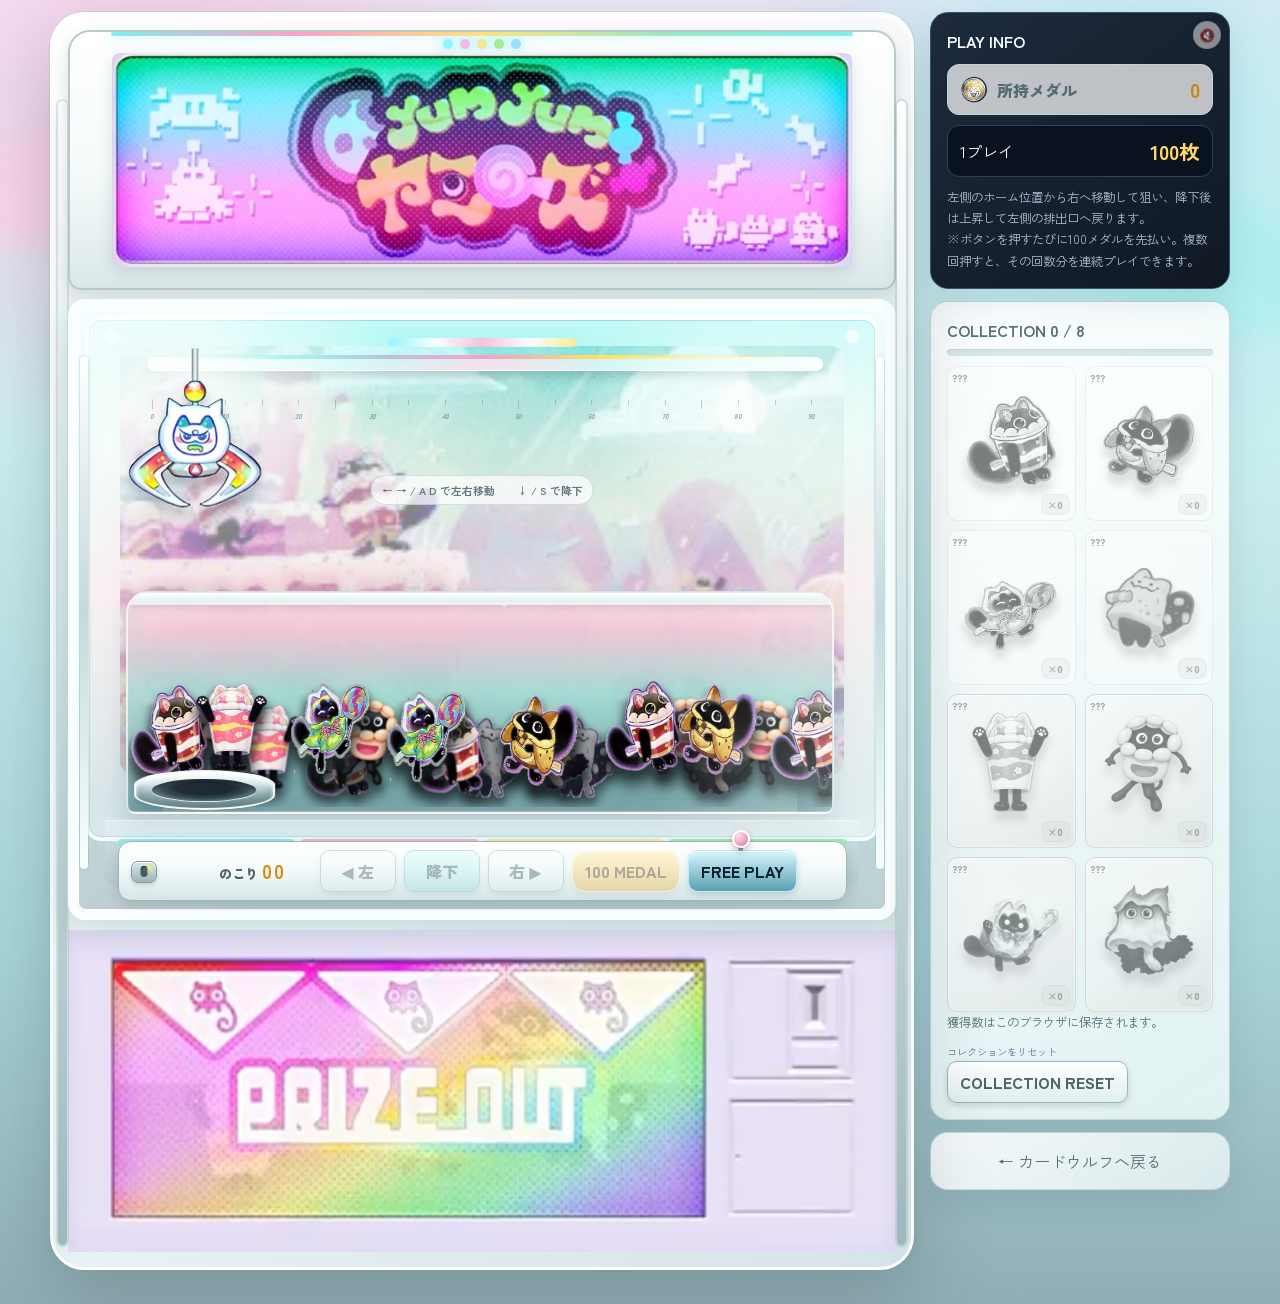
==== commit 67222327: "526 add" ====
--- a/crane.html
+++ b/crane.html
@@ -1018,6 +1018,62 @@
 }
 
 </style>
+
+<style id="v526-stable-lift-frame">
+/* v526: success/fail upward artwork uses a single preloaded composited frame.
+   This prevents a transient mixed frame caused by core and arm PNGs having
+   different canvas sizes while their src/state changes after arm closure. */
+.video-crane-art .lift-full{opacity:0!important;z-index:6!important;transition:none!important;}
+.video-crane-art.lift-success-full .success-lift-full{opacity:1!important;}
+.video-crane-art.lift-fail-full .fail-lift-full{opacity:1!important;}
+.video-crane-art.lift-success-full .core,
+.video-crane-art.lift-success-full .arm,
+.video-crane-art.lift-success-full .ready-full,
+.video-crane-art.lift-success-full .fail-full,
+.video-crane-art.lift-success-full .drop-full,
+.video-crane-art.lift-fail-full .core,
+.video-crane-art.lift-fail-full .arm,
+.video-crane-art.lift-fail-full .ready-full,
+.video-crane-art.lift-fail-full .fail-full,
+.video-crane-art.lift-fail-full .drop-full{opacity:0!important;}
+</style>
+
+<style id="v526-arm-close-and-ready-cable">
+/* v526: animate only the separated descend arms at the lowest point.
+   The normal descend core/expression stays fixed and is always drawn above the
+   moving arm layers. This masks the arm PNGs' overlapping shoulder/body pixels
+   so the face/body cannot break apart while the arms rotate. */
+.video-crane-art .open-arm{
+  transition:opacity .16s ease, transform var(--arm-close-duration,700ms) cubic-bezier(.32,.02,.22,1)!important;
+}
+.video-crane-art.arm-closing .core{z-index:4!important;}
+.video-crane-art.arm-closing .open-arm{opacity:1!important;z-index:2!important;}
+.video-crane-art.arm-closing .closed-arm{opacity:0!important;z-index:1!important;}
+.video-crane-art.arm-closing .open-arm.left{
+  transform-origin:46% 41%!important;
+  transform:rotate(-18deg)!important;
+}
+.video-crane-art.arm-closing .open-arm.right{
+  transform-origin:54% 41%!important;
+  transform:rotate(18deg)!important;
+}
+/* When not closing, explicitly restore the neutral transform. This makes every
+   play start from the same open pose instead of inheriting the previous run. */
+.video-crane-art:not(.arm-closing) .open-arm{transform:none!important;}
+
+/* Refreshed ready artwork no longer contains a cable. Show the existing cable
+   behind the crane body during idle/left-right movement, just like other states. */
+.crane-carriage.ready-display .cable{
+  visibility:visible!important;
+  z-index:10!important;
+  top:0!important;
+  height:var(--cable-height,30px)!important;
+}
+.crane-carriage.ready-display .cable:after{
+  z-index:10!important;
+}
+.crane-carriage.ready-display .video-crane-art{z-index:30!important;}
+</style>
 </head>
 <body class="crane-body">
   <div class="crane-shell">
@@ -1034,7 +1090,7 @@
 </div><div class="route-line" id="routeLine" aria-hidden="true"></div><div class="target-sweep" id="targetSweep" aria-hidden="true"></div><div class="rail-shimmer" id="railShimmer" aria-hidden="true"></div><div class="keyboard-hint" id="keyboardHint" aria-hidden="true">← → MOVE  •  ENTER / ↓ DROP</div><div class="depth-meter" id="depthMeter" aria-hidden="true"><i id="depthFill"></i><b>DEPTH</b></div><div class="grab-tension" id="grabTension" aria-hidden="true"><i id="tensionFill"></i><b>GRIP TENSION</b></div><div class="play-progress" id="playProgress" aria-hidden="true"></div><div class="stage-counter" id="stageCounter">PLAY 01</div><div class="prize-counter" id="prizeCounter">COLLECTED 0</div>
             <div class="top-rail"></div><div class="rail-light"></div><div class="rail-scale" id="railScale" aria-hidden="true"></div><div class="return-track" aria-hidden="true"></div><div class="return-marker" aria-hidden="true"></div><div class="drop-trajectory" id="dropTrajectory" aria-hidden="true"></div><div class="get-reward-ring" id="getRewardRing" aria-hidden="true"></div>
             <div class="crane-carriage" id="carriage"><div id="videoCraneArt" class="video-crane-art" aria-hidden="true"><img class="crane-layer ready-full" data-layer="ready-full" src="assets/yummy/crane/ready_full.png" alt="" draggable="false">
-<img class="crane-layer fail-full" data-layer="fail-full" src="assets/yummy/crane/fail_core.png" alt="" draggable="false"><img class="crane-layer core" data-layer="core" src="assets/yummy/crane/ready_core.png" alt="" draggable="false"><img class="crane-layer arm left closed-arm" data-layer="closed-left" src="assets/yummy/crane/ready_arm_left.png" alt="" draggable="false"><img class="crane-layer arm right closed-arm" data-layer="closed-right" src="assets/yummy/crane/ready_arm_right.png" alt="" draggable="false"><img class="crane-layer arm left open-arm" data-layer="open-left" src="assets/yummy/crane/ready_arm_left.png" alt="" draggable="false"><img class="crane-layer arm right open-arm" data-layer="open-right" src="assets/yummy/crane/ready_arm_right.png" alt="" draggable="false"><img class="crane-layer drop-full" data-layer="drop-full" src="assets/yummy/crane/success_drop.png" alt="" draggable="false"></div><div class="carriage-body"><img class="crane-mascot" src="assets/crane_head_cut.png" alt=""><span class="bot-eye left"></span><span class="bot-eye right"></span><span class="bot-mouth"></span><span class="bot-fin left"></span><span class="bot-fin right"></span></div><div class="cable" id="cable"></div><div class="claw" id="claw"><div class="claw-ring"></div><div class="claw-shadow" aria-hidden="true"></div><div class="finger left"></div><div class="finger right"></div></div></div>
+<img class="crane-layer fail-full" data-layer="fail-full" src="assets/yummy/crane/fail_core.png" alt="" draggable="false"><img class="crane-layer lift-full success-lift-full" data-layer="success-lift-full" src="assets/yummy/crane/success.png" alt="" draggable="false"><img class="crane-layer lift-full fail-lift-full" data-layer="fail-lift-full" src="assets/yummy/crane/fail.png" alt="" draggable="false"><img class="crane-layer core" data-layer="core" src="assets/yummy/crane/ready_core.png" alt="" draggable="false"><img class="crane-layer arm left closed-arm" data-layer="closed-left" src="assets/yummy/crane/ready_arm_left.png" alt="" draggable="false"><img class="crane-layer arm right closed-arm" data-layer="closed-right" src="assets/yummy/crane/ready_arm_right.png" alt="" draggable="false"><img class="crane-layer arm left open-arm" data-layer="open-left" src="assets/yummy/crane/ready_arm_left.png" alt="" draggable="false"><img class="crane-layer arm right open-arm" data-layer="open-right" src="assets/yummy/crane/ready_arm_right.png" alt="" draggable="false"><img class="crane-layer drop-full" data-layer="drop-full" src="assets/yummy/crane/success_drop.png" alt="" draggable="false"></div><div class="carriage-body"><img class="crane-mascot" src="assets/crane_head_cut.png" alt=""><span class="bot-eye left"></span><span class="bot-eye right"></span><span class="bot-mouth"></span><span class="bot-fin left"></span><span class="bot-fin right"></span></div><div class="cable" id="cable"></div><div class="claw" id="claw"><div class="claw-ring"></div><div class="claw-shadow" aria-hidden="true"></div><div class="finger left"></div><div class="finger right"></div></div></div>
             <div class="move-hint" id="moveHint">← → / A D で左右移動　　↓ / S で降下</div>
             <div class="prize-bed"><div class="bed-count" id="bedCount">PRIZES 00</div><div class="tray-ribbon" aria-hidden="true">PRIZE AREA</div><div class="prizes" id="prizes"></div><div class="drop-glow"></div><div class="chute-door" id="chuteDoor" aria-hidden="true"></div><div class="chute-label"><span>PRIZE OUT</span><small>GET ZONE</small></div></div>
           </div>
@@ -1111,9 +1167,9 @@
     const map={
       ready:{core:'ready_core_clean.png',closedLeft:'ready_arm_left_clean.png',closedRight:'ready_arm_right_clean.png',openLeft:'open_arm_left_clean.png',openRight:'open_arm_right_clean.png',open:true,readyFull:'ready_full.png'},
       descend:{core:'descend_core.png',closedLeft:'descend_arm_left.png',closedRight:'descend_arm_right.png',openLeft:'descend_arm_left.png',openRight:'descend_arm_right.png',open:true},
-      success:{core:'success_core.png',closedLeft:'success_arm_left.png',closedRight:'success_arm_right.png',openLeft:'success_drop_arm_left.png',openRight:'success_drop_arm_right.png',open:false},
+      success:{core:'success_core.png',closedLeft:'success_arm_left.png',closedRight:'success_arm_right.png',openLeft:'success_drop_arm_left.png',openRight:'success_drop_arm_right.png',open:false,liftFull:'success'},
       successDrop:{core:'success_drop_core.png',closedLeft:'success_drop_arm_left.png',closedRight:'success_drop_arm_right.png',openLeft:'success_drop_arm_left.png',openRight:'success_drop_arm_right.png',open:true,dropFull:'success_drop.png'},
-      fail:{core:'fail_core.png',closedLeft:'fail_arm_left.png',closedRight:'fail_arm_right.png',openLeft:'fail_drop_arm_left.png',openRight:'fail_drop_arm_right.png',open:false},
+      fail:{core:'fail_core.png',closedLeft:'fail_arm_left.png',closedRight:'fail_arm_right.png',openLeft:'fail_drop_arm_left.png',openRight:'fail_drop_arm_right.png',open:false,liftFull:'fail'},
       failDrop:{core:'fail_drop_core.png',closedLeft:'fail_drop_arm_left.png',closedRight:'fail_drop_arm_right.png',openLeft:'fail_drop_arm_left.png',openRight:'fail_drop_arm_right.png',open:true,dropFull:'fail_drop_clean.png'}
     };
     const cfg=map[kind];
@@ -1132,18 +1188,22 @@
     const readyFull=videoCraneArt.querySelector('[data-layer="ready-full"]');
     const failFull=videoCraneArt.querySelector('[data-layer="fail-full"]');
     const base='assets/yummy/crane/';
-    if(core)core.src=base+cfg.core;
-    if(cl)cl.src=base+cfg.closedLeft;
-    if(cr)cr.src=base+cfg.closedRight;
-    if(ol)ol.src=base+cfg.openLeft;
-    if(or)or.src=base+cfg.openRight;
+    if(!cfg.liftFull){
+      if(core)core.src=base+cfg.core;
+      if(cl)cl.src=base+cfg.closedLeft;
+      if(cr)cr.src=base+cfg.closedRight;
+      if(ol)ol.src=base+cfg.openLeft;
+      if(or)or.src=base+cfg.openRight;
+    }
     if(dropFull && cfg.dropFull)dropFull.src=base+cfg.dropFull;
     if(readyFull && cfg.readyFull)readyFull.src=base+cfg.readyFull;
     if(failFull && cfg.failFull)failFull.src=base+cfg.failFull;
     videoCraneArt.dataset.visual=kind;
-    videoCraneArt.classList.remove('arm-open','arm-closed','arm-opening','drop-full','ready-full-mode','fail-full-mode'); carriage.classList.remove('ready-display');
+    videoCraneArt.classList.remove('arm-open','arm-closed','arm-opening','arm-closing','drop-full','ready-full-mode','fail-full-mode','lift-success-full','lift-fail-full'); carriage.classList.remove('ready-display');
     if(cfg.readyFull){videoCraneArt.classList.add('ready-full-mode'); carriage.classList.add('ready-display');}
     else if(cfg.failFull){videoCraneArt.classList.add('fail-full-mode');}
+    else if(cfg.liftFull==='success')videoCraneArt.classList.add('lift-success-full');
+    else if(cfg.liftFull==='fail')videoCraneArt.classList.add('lift-fail-full');
     else if(cfg.dropFull)videoCraneArt.classList.add('drop-full');
     else videoCraneArt.classList.add(cfg.open?'arm-open':'arm-closed');
     videoCraneArt.style.display='block';
@@ -1152,28 +1212,25 @@
   }
   async function animateArmClosure(kind,duration=700){
     if(!videoCraneArt)return;
-    const base='assets/yummy/crane/';
-    const cl=videoCraneArt.querySelector('[data-layer="closed-left"]');
-    const cr=videoCraneArt.querySelector('[data-layer="closed-right"]');
-    const ol=videoCraneArt.querySelector('[data-layer="open-left"]');
-    const or=videoCraneArt.querySelector('[data-layer="open-right"]');
-    if(!cl||!cr||!ol||!or)return;
-    /* v523: the closure phase must retain the normal/descend expression.
-       Success/fail artwork is selected only after the arms finish closing,
-       immediately before the upward lift begins. */
-    const closed=['descend_arm_left.png','descend_arm_right.png'];
-    cl.src=base+closed[0]; cr.src=base+closed[1];
-    videoCraneArt.classList.remove('arm-open','arm-closed','arm-opening','arm-closing');
+    /* v526: keep the normal descend face/core fixed. Reset the previous closing
+       class first, commit the open pose for at least one animation frame, then
+       start the close transition. This guarantees the animation restarts on
+       the second and later plays as well as the first. */
+    videoCraneArt.style.setProperty('--arm-close-duration',duration+'ms');
+    videoCraneArt.classList.remove('arm-closed','arm-opening','arm-closing');
+    videoCraneArt.classList.add('arm-open');
+    void videoCraneArt.offsetWidth;
+    await new Promise(resolve=>requestAnimationFrame(()=>requestAnimationFrame(resolve)));
+    videoCraneArt.classList.remove('arm-open');
     videoCraneArt.classList.add('arm-closing');
-    videoCraneArt.style.setProperty('--arm-close-duration',duration+'ms');
     await wait(duration);
-    videoCraneArt.classList.remove('arm-closing');
-    videoCraneArt.classList.add('arm-closed');
+    /* Do not clear arm-closing here: setCraneVisual(success/fail) removes it in
+       the same turn when lift starts, preventing a one-frame snap back open. */
   }
 
   function openSeparatedArms(){
     if(!videoCraneArt)return;
-    videoCraneArt.classList.remove('arm-closed','arm-open');
+    videoCraneArt.classList.remove('arm-closed','arm-open','arm-closing');
     videoCraneArt.classList.add('arm-opening');
     setTimeout(()=>{videoCraneArt.classList.remove('arm-opening');videoCraneArt.classList.add('arm-open');},190);
   }
@@ -1185,6 +1242,7 @@
       'ready_full.png','ready_core_clean.png','ready_arm_left_clean.png','ready_arm_right_clean.png',
       'open_arm_left_clean.png','open_arm_right_clean.png',
       'descend_core.png','descend_arm_left.png','descend_arm_right.png',
+      'success.png','fail.png',
       'success_core.png','success_arm_left.png','success_arm_right.png',
       'success_drop_core.png','success_drop_arm_left.png','success_drop_arm_right.png',
       'fail_core.png','fail_arm_left.png','fail_arm_right.png',
@@ -1835,9 +1893,12 @@
     const stability=chosen?carryStability(chosen,quality,grab.contact):0;
     const won=!!chosen && Math.random()<Math.min(.86,successChance(chosen)*(0.75+quality*.12+grab.contact.pinch*.07+stability*.04));
     /* v522: at the lowest point, close the separated arm artwork gradually before lifting. */
-    /* v523: closure completes while the crane keeps the normal/descend face.
+    /* v526: closure completes while the crane keeps the normal/descend face.
        The next functions switch to success/fail only when upward motion starts. */
     await animateArmClosure(won?'success':'fail',700);
+    /* v526: success/fail lift visuals are complete preloaded frames. This keeps
+       the closure pose visible until the lift state is ready, with no mixed
+       split-layer frame between different canvas sizes. */
     if(won){await grabPrize(chosen);} else {await missPrize(chosen);}
   }
   async function grabPrize(chosen){
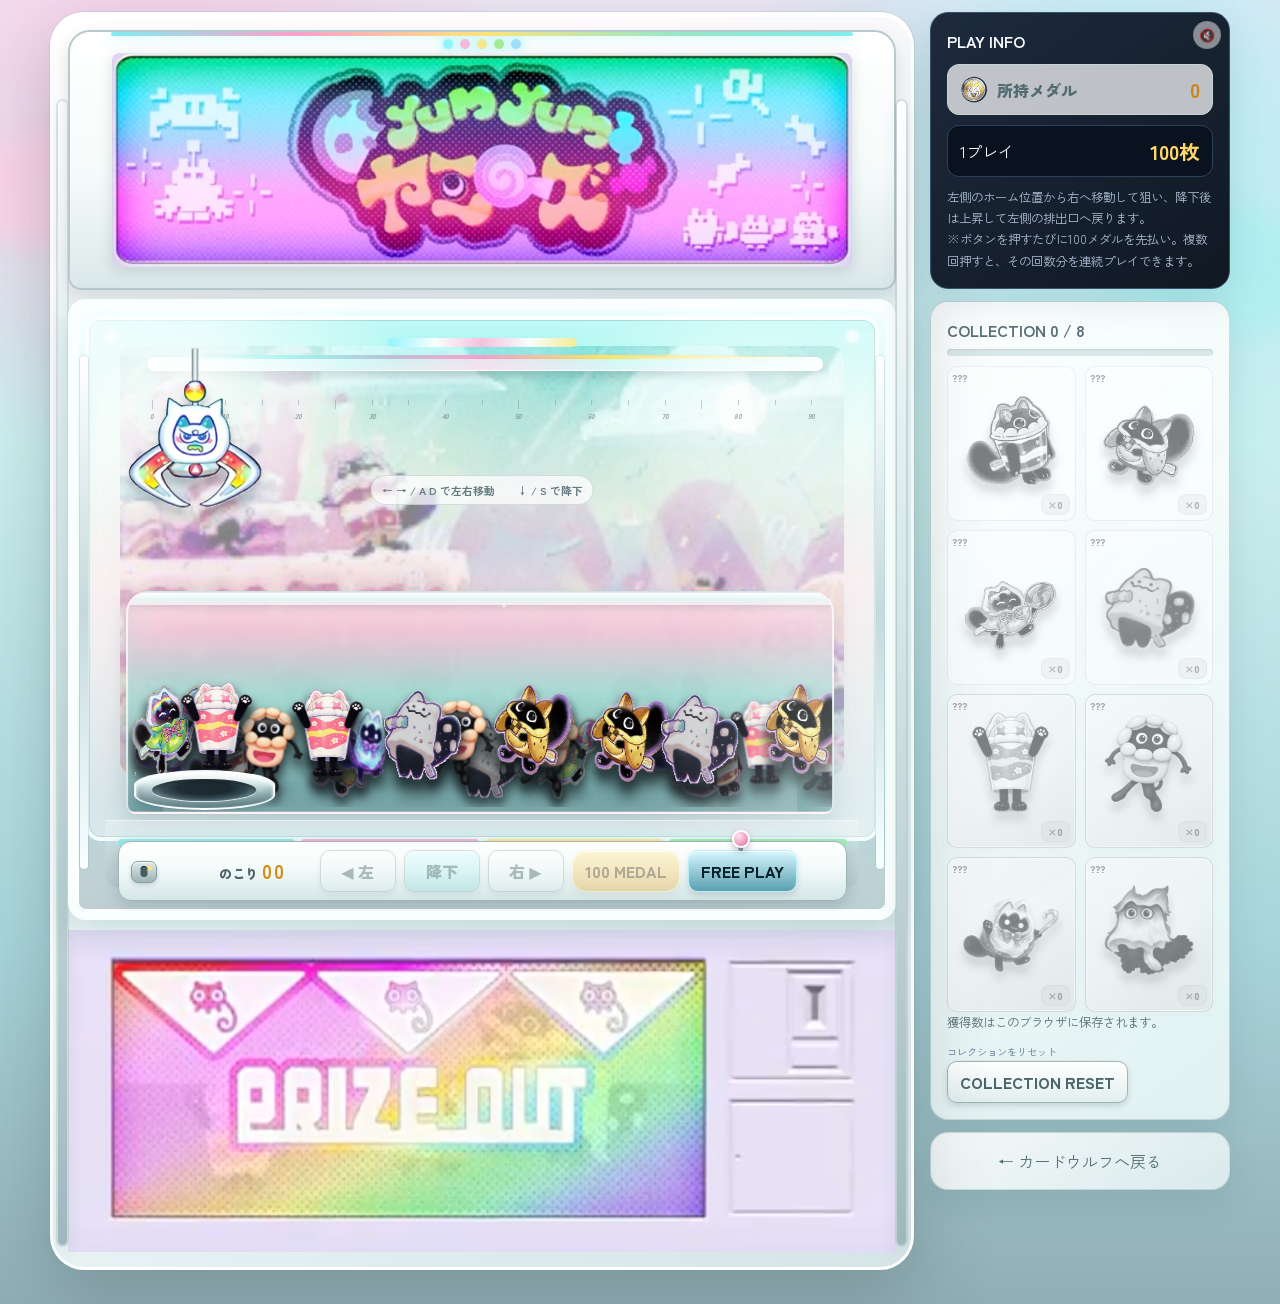
==== commit 0c38e8ee: "527 add" ====
--- a/crane.html
+++ b/crane.html
@@ -1019,8 +1019,8 @@
 
 </style>
 
-<style id="v526-stable-lift-frame">
-/* v526: success/fail upward artwork uses a single preloaded composited frame.
+<style id="v527-stable-lift-frame">
+/* v527: success/fail upward artwork uses a single preloaded composited frame.
    This prevents a transient mixed frame caused by core and arm PNGs having
    different canvas sizes while their src/state changes after arm closure. */
 .video-crane-art .lift-full{opacity:0!important;z-index:6!important;transition:none!important;}
@@ -1038,8 +1038,8 @@
 .video-crane-art.lift-fail-full .drop-full{opacity:0!important;}
 </style>
 
-<style id="v526-arm-close-and-ready-cable">
-/* v526: animate only the separated descend arms at the lowest point.
+<style id="v527-arm-close-and-ready-cable">
+/* v527: animate only the separated descend arms at the lowest point.
    The normal descend core/expression stays fixed and is always drawn above the
    moving arm layers. This masks the arm PNGs' overlapping shoulder/body pixels
    so the face/body cannot break apart while the arms rotate. */
@@ -1212,7 +1212,7 @@
   }
   async function animateArmClosure(kind,duration=700){
     if(!videoCraneArt)return;
-    /* v526: keep the normal descend face/core fixed. Reset the previous closing
+    /* v527: keep the normal descend face/core fixed. Reset the previous closing
        class first, commit the open pose for at least one animation frame, then
        start the close transition. This guarantees the animation restarts on
        the second and later plays as well as the first. */
@@ -1893,10 +1893,10 @@
     const stability=chosen?carryStability(chosen,quality,grab.contact):0;
     const won=!!chosen && Math.random()<Math.min(.86,successChance(chosen)*(0.75+quality*.12+grab.contact.pinch*.07+stability*.04));
     /* v522: at the lowest point, close the separated arm artwork gradually before lifting. */
-    /* v526: closure completes while the crane keeps the normal/descend face.
+    /* v527: closure completes while the crane keeps the normal/descend face.
        The next functions switch to success/fail only when upward motion starts. */
     await animateArmClosure(won?'success':'fail',700);
-    /* v526: success/fail lift visuals are complete preloaded frames. This keeps
+    /* v527: success/fail lift visuals are complete preloaded frames. This keeps
        the closure pose visible until the lift state is ready, with no mixed
        split-layer frame between different canvas sizes. */
     if(won){await grabPrize(chosen);} else {await missPrize(chosen);}
@@ -2022,7 +2022,7 @@
     burst(30);
     await wait(180);
     state='result'; status('GET'); stageLight('get'); displayBadge.textContent='GET! • PRIZE OUT'; resultPulse();
-    winPlush.innerHTML=plushMarkup(chosen.p,'win'); winText.textContent=isFreeWin?`${chosen.p.name} を獲得！  FREE PLAY（コレクションには追加されません）`:`${chosen.p.name} を獲得！  所持数 ×${collection[chosen.p.id]}`; updateGetMeta(isFreeWin?null:chosen); let totalEl=overlay.querySelector('.get-total'); if(!totalEl){totalEl=document.createElement('div');totalEl.className='get-total';winText.insertAdjacentElement('afterend',totalEl);} const remainingAfterThis=Math.max(0,playCredits-1); totalEl.innerHTML=isFreeWin?`FREE PLAY ・ メダル消費なし ・ のこり <strong>00</strong>`:`今回の所持数 <strong>×${collection[chosen.p.id]}</strong> ・ のこり <strong>${String(remainingAfterThis).padStart(2,'0')}</strong>`; overlay.classList.add('show','cinematic-get');
+    winPlush.innerHTML=plushMarkup(chosen.p,'win'); winText.textContent=isFreeWin?`${chosen.p.name} を獲得！  （コレクションには追加されません）`:`${chosen.p.name} を獲得！  所持数 ×${collection[chosen.p.id]}`; updateGetMeta(isFreeWin?null:chosen); let totalEl=overlay.querySelector('.get-total'); if(!totalEl){totalEl=document.createElement('div');totalEl.className='get-total';winText.insertAdjacentElement('afterend',totalEl);} const remainingAfterThis=Math.max(0,playCredits-1); totalEl.innerHTML=isFreeWin?`FREE PLAY ・ メダル消費なし ・ のこり <strong>00</strong>`:`今回の所持数 <strong>×${collection[chosen.p.id]}</strong> ・ のこり <strong>${String(remainingAfterThis).padStart(2,'0')}</strong>`; overlay.classList.add('show','cinematic-get');
     showToast('GET! 景品が排出口へ');
     finishSession(true);
   }
--- a/styles.css
+++ b/styles.css
@@ -3819,3 +3819,26 @@
   .setup-score-floating .record-icon,.game-score .record-icon{font-size:1.05rem!important;}
   .setup-score-floating .medal-icon,.game-score .medal-icon{width:24px!important;height:24px!important;}
 }
+
+
+/* v527: temporary game-start card cut-in */
+.card-cutin[hidden]{display:none!important}
+.card-cutin{position:fixed;inset:0;z-index:12000;display:grid;place-items:center;overflow:hidden;isolation:isolate;cursor:pointer;touch-action:manipulation}
+.card-cutin-backdrop{position:absolute;inset:0;background:radial-gradient(circle at 50% 45%,rgba(49,78,120,.72),rgba(4,8,16,.97) 68%);backdrop-filter:blur(4px)}
+.card-cutin-panel{position:relative;z-index:1;width:min(980px,92vw);max-height:92vh;padding:clamp(20px,3vw,38px);border:1px solid rgba(205,225,255,.32);border-radius:24px;background:linear-gradient(145deg,rgba(21,29,45,.96),rgba(7,11,20,.98));box-shadow:0 30px 100px rgba(0,0,0,.65),inset 0 0 45px rgba(95,145,210,.08);color:#fff;animation:cardCutinIn .28s ease-out both}
+.card-cutin-kicker{margin:0 0 12px;font-weight:900;letter-spacing:.18em;color:#a9cfff;font-size:clamp(.8rem,1.2vw,1rem)}
+.card-cutin-content{display:grid;grid-template-columns:minmax(220px,380px) 1fr;gap:clamp(24px,4vw,54px);align-items:center}
+.card-cutin-image{display:grid;place-items:center;min-height:300px}
+.card-cutin-image img{display:block;max-width:min(100%,360px);max-height:58vh;width:auto;height:auto;object-fit:contain;filter:drop-shadow(0 18px 28px rgba(0,0,0,.48))}
+.card-cutin-image .card-image-fallback{width:min(100%,340px);min-height:320px;display:flex;flex-direction:column;justify-content:center;gap:14px;padding:28px;border-radius:18px;background:#171d29;border:1px solid rgba(255,255,255,.18);text-align:center}
+.card-cutin-label{margin:0 0 8px;font-size:.9rem;font-weight:800;color:#9fb1ca;letter-spacing:.08em}
+.card-cutin-copy h2{margin:0 0 18px;font-size:clamp(2rem,5vw,4.4rem);line-height:1.05;letter-spacing:.02em;color:#fff;text-wrap:balance}
+.card-cutin-info{display:grid;gap:10px;font-weight:800;color:#dce7f5;font-size:clamp(1rem,1.8vw,1.35rem);line-height:1.5}
+.card-cutin-info .card-name-jp{display:none}
+.card-cutin-info .card-info-ja,.card-cutin-info .card-stats{font-size:inherit;color:inherit}
+.card-cutin-skip{margin:24px 0 0;text-align:right;color:#92a5bd;font-size:.85rem;font-weight:700}
+.card-cutin.is-closing .card-cutin-panel{animation:cardCutinOut .16s ease-in both}
+@keyframes cardCutinIn{from{opacity:0;transform:scale(.94) translateY(12px)}to{opacity:1;transform:none}}
+@keyframes cardCutinOut{to{opacity:0;transform:scale(.98)}}
+@media(max-width:720px){.card-cutin-panel{width:min(94vw,620px);padding:18px;border-radius:18px}.card-cutin-content{grid-template-columns:1fr;gap:12px;text-align:center}.card-cutin-image{min-height:0}.card-cutin-image img{max-height:47vh;max-width:72vw}.card-cutin-copy h2{font-size:clamp(1.65rem,8vw,2.6rem);margin-bottom:10px}.card-cutin-info{font-size:.95rem}.card-cutin-skip{text-align:center;margin-top:14px}}
+@media(prefers-reduced-motion:reduce){.card-cutin-panel,.card-cutin.is-closing .card-cutin-panel{animation:none}}
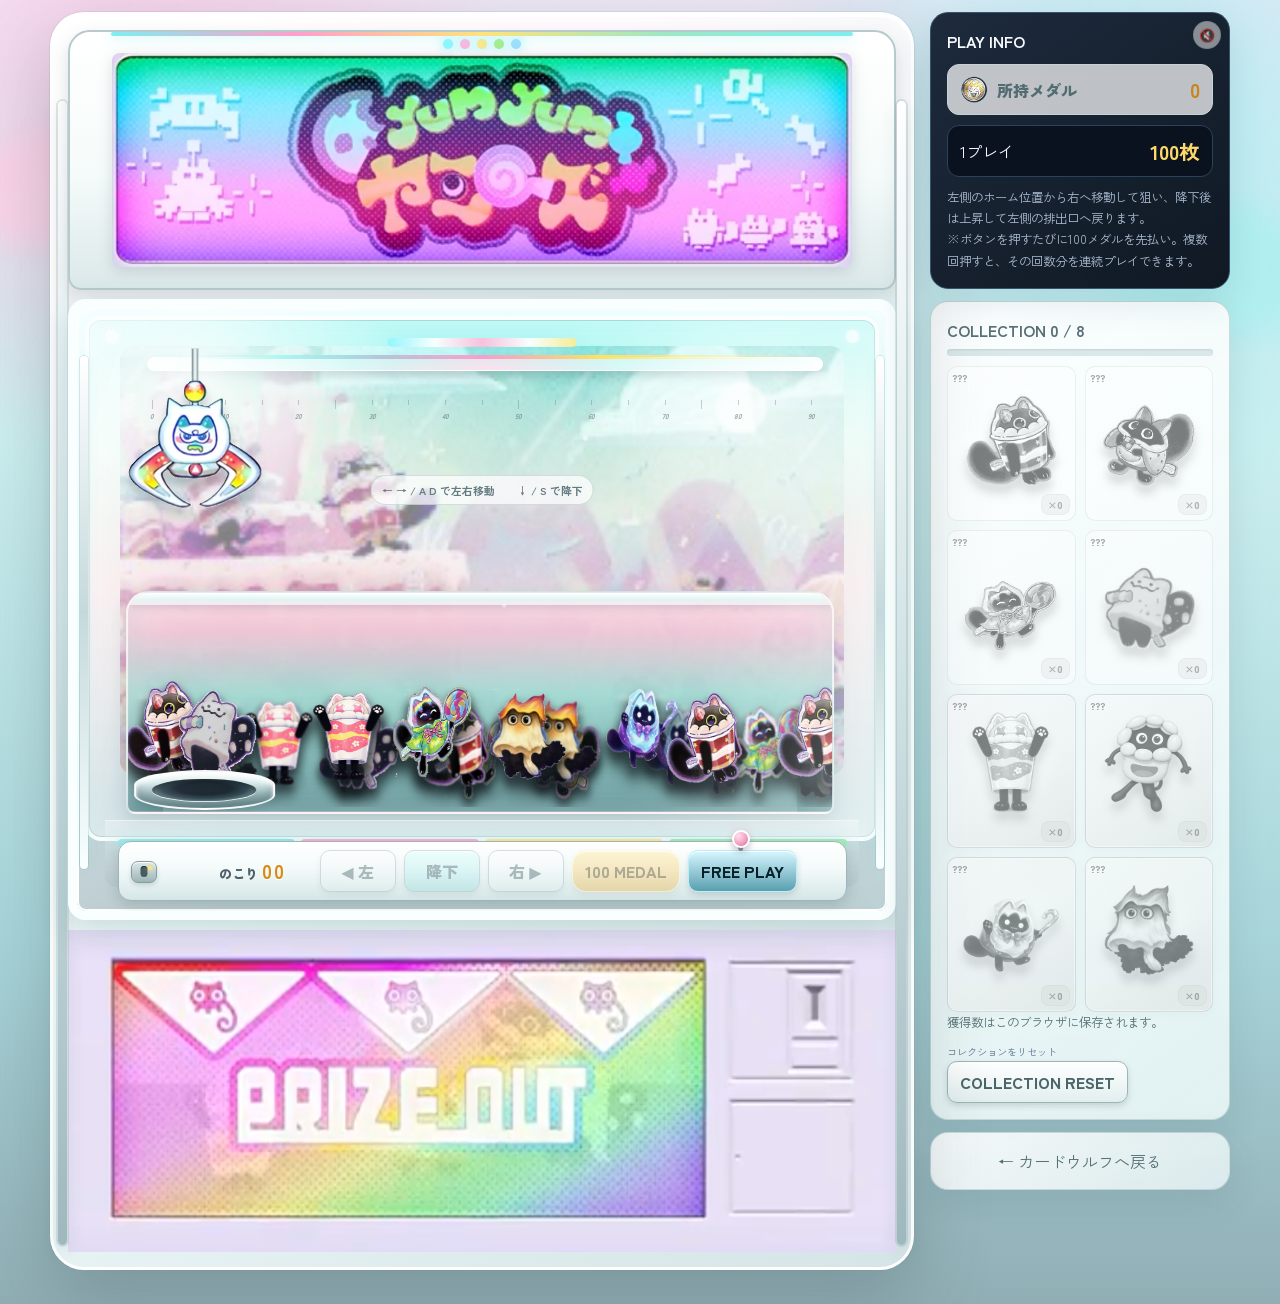
==== commit 9d316201: "528 add" ====
--- a/crane.html
+++ b/crane.html
@@ -1019,8 +1019,8 @@
 
 </style>
 
-<style id="v527-stable-lift-frame">
-/* v527: success/fail upward artwork uses a single preloaded composited frame.
+<style id="v528-stable-lift-frame">
+/* v528: success/fail upward artwork uses a single preloaded composited frame.
    This prevents a transient mixed frame caused by core and arm PNGs having
    different canvas sizes while their src/state changes after arm closure. */
 .video-crane-art .lift-full{opacity:0!important;z-index:6!important;transition:none!important;}
@@ -1038,8 +1038,8 @@
 .video-crane-art.lift-fail-full .drop-full{opacity:0!important;}
 </style>
 
-<style id="v527-arm-close-and-ready-cable">
-/* v527: animate only the separated descend arms at the lowest point.
+<style id="v528-arm-close-and-ready-cable">
+/* v528: animate only the separated descend arms at the lowest point.
    The normal descend core/expression stays fixed and is always drawn above the
    moving arm layers. This masks the arm PNGs' overlapping shoulder/body pixels
    so the face/body cannot break apart while the arms rotate. */
@@ -1212,7 +1212,7 @@
   }
   async function animateArmClosure(kind,duration=700){
     if(!videoCraneArt)return;
-    /* v527: keep the normal descend face/core fixed. Reset the previous closing
+    /* v528: keep the normal descend face/core fixed. Reset the previous closing
        class first, commit the open pose for at least one animation frame, then
        start the close transition. This guarantees the animation restarts on
        the second and later plays as well as the first. */
@@ -1893,10 +1893,10 @@
     const stability=chosen?carryStability(chosen,quality,grab.contact):0;
     const won=!!chosen && Math.random()<Math.min(.86,successChance(chosen)*(0.75+quality*.12+grab.contact.pinch*.07+stability*.04));
     /* v522: at the lowest point, close the separated arm artwork gradually before lifting. */
-    /* v527: closure completes while the crane keeps the normal/descend face.
+    /* v528: closure completes while the crane keeps the normal/descend face.
        The next functions switch to success/fail only when upward motion starts. */
     await animateArmClosure(won?'success':'fail',700);
-    /* v527: success/fail lift visuals are complete preloaded frames. This keeps
+    /* v528: success/fail lift visuals are complete preloaded frames. This keeps
        the closure pose visible until the lift state is ready, with no mixed
        split-layer frame between different canvas sizes. */
     if(won){await grabPrize(chosen);} else {await missPrize(chosen);}
--- a/styles.css
+++ b/styles.css
@@ -3821,7 +3821,7 @@
 }
 
 
-/* v527: temporary game-start card cut-in */
+/* v528: temporary game-start card cut-in */
 .card-cutin[hidden]{display:none!important}
 .card-cutin{position:fixed;inset:0;z-index:12000;display:grid;place-items:center;overflow:hidden;isolation:isolate;cursor:pointer;touch-action:manipulation}
 .card-cutin-backdrop{position:absolute;inset:0;background:radial-gradient(circle at 50% 45%,rgba(49,78,120,.72),rgba(4,8,16,.97) 68%);backdrop-filter:blur(4px)}
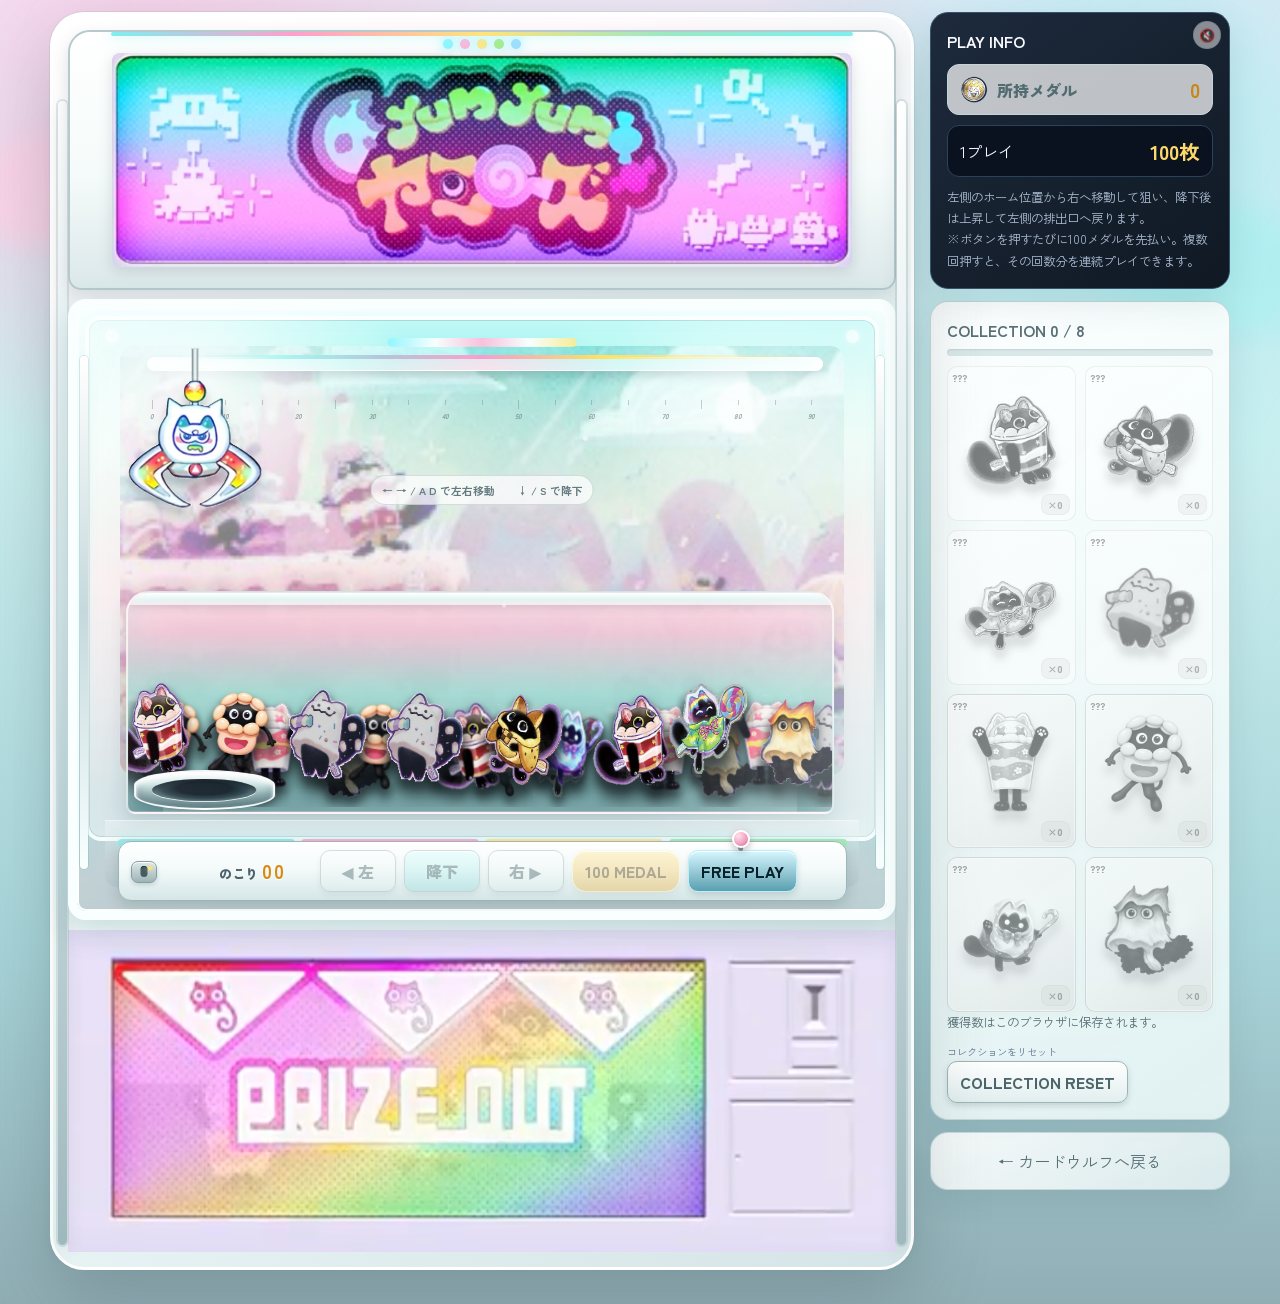
==== commit 98e63d7b: "529 add" ====
--- a/crane.html
+++ b/crane.html
@@ -1019,8 +1019,8 @@
 
 </style>
 
-<style id="v528-stable-lift-frame">
-/* v528: success/fail upward artwork uses a single preloaded composited frame.
+<style id="v529-stable-lift-frame">
+/* v529: success/fail upward artwork uses a single preloaded composited frame.
    This prevents a transient mixed frame caused by core and arm PNGs having
    different canvas sizes while their src/state changes after arm closure. */
 .video-crane-art .lift-full{opacity:0!important;z-index:6!important;transition:none!important;}
@@ -1038,8 +1038,8 @@
 .video-crane-art.lift-fail-full .drop-full{opacity:0!important;}
 </style>
 
-<style id="v528-arm-close-and-ready-cable">
-/* v528: animate only the separated descend arms at the lowest point.
+<style id="v529-arm-close-and-ready-cable">
+/* v529: animate only the separated descend arms at the lowest point.
    The normal descend core/expression stays fixed and is always drawn above the
    moving arm layers. This masks the arm PNGs' overlapping shoulder/body pixels
    so the face/body cannot break apart while the arms rotate. */
@@ -1212,7 +1212,7 @@
   }
   async function animateArmClosure(kind,duration=700){
     if(!videoCraneArt)return;
-    /* v528: keep the normal descend face/core fixed. Reset the previous closing
+    /* v529: keep the normal descend face/core fixed. Reset the previous closing
        class first, commit the open pose for at least one animation frame, then
        start the close transition. This guarantees the animation restarts on
        the second and later plays as well as the first. */
@@ -1893,10 +1893,10 @@
     const stability=chosen?carryStability(chosen,quality,grab.contact):0;
     const won=!!chosen && Math.random()<Math.min(.86,successChance(chosen)*(0.75+quality*.12+grab.contact.pinch*.07+stability*.04));
     /* v522: at the lowest point, close the separated arm artwork gradually before lifting. */
-    /* v528: closure completes while the crane keeps the normal/descend face.
+    /* v529: closure completes while the crane keeps the normal/descend face.
        The next functions switch to success/fail only when upward motion starts. */
     await animateArmClosure(won?'success':'fail',700);
-    /* v528: success/fail lift visuals are complete preloaded frames. This keeps
+    /* v529: success/fail lift visuals are complete preloaded frames. This keeps
        the closure pose visible until the lift state is ready, with no mixed
        split-layer frame between different canvas sizes. */
     if(won){await grabPrize(chosen);} else {await missPrize(chosen);}
--- a/styles.css
+++ b/styles.css
@@ -3821,7 +3821,7 @@
 }
 
 
-/* v528: temporary game-start card cut-in */
+/* v529: temporary game-start card cut-in */
 .card-cutin[hidden]{display:none!important}
 .card-cutin{position:fixed;inset:0;z-index:12000;display:grid;place-items:center;overflow:hidden;isolation:isolate;cursor:pointer;touch-action:manipulation}
 .card-cutin-backdrop{position:absolute;inset:0;background:radial-gradient(circle at 50% 45%,rgba(49,78,120,.72),rgba(4,8,16,.97) 68%);backdrop-filter:blur(4px)}
@@ -3842,3 +3842,26 @@
 @keyframes cardCutinOut{to{opacity:0;transform:scale(.98)}}
 @media(max-width:720px){.card-cutin-panel{width:min(94vw,620px);padding:18px;border-radius:18px}.card-cutin-content{grid-template-columns:1fr;gap:12px;text-align:center}.card-cutin-image{min-height:0}.card-cutin-image img{max-height:47vh;max-width:72vw}.card-cutin-copy h2{font-size:clamp(1.65rem,8vw,2.6rem);margin-bottom:10px}.card-cutin-info{font-size:.95rem}.card-cutin-skip{text-align:center;margin-top:14px}}
 @media(prefers-reduced-motion:reduce){.card-cutin-panel,.card-cutin.is-closing .card-cutin-panel{animation:none}}
+
+/* v529: WIN/LOSE result cut-in. Reuses card-cutin timing/overlay behavior. */
+.result-cutin-panel{
+  min-height:min(52vh,430px);
+  display:flex;
+  flex-direction:column;
+  align-items:center;
+  justify-content:center;
+  text-align:center;
+}
+.result-cutin-word{
+  font-size:clamp(4.5rem,14vw,10rem);
+  font-weight:1000;
+  letter-spacing:.04em;
+  line-height:.9;
+  text-shadow:0 .06em .18em rgba(0,0,0,.34);
+}
+.result-cutin.is-win .result-cutin-word{filter:drop-shadow(0 0 20px rgba(255,255,255,.22));}
+.result-cutin.is-lose .result-cutin-word{opacity:.92;}
+@media (max-width:700px){
+  .result-cutin-panel{min-height:42vh;}
+  .result-cutin-word{font-size:clamp(4rem,23vw,7rem);}
+}
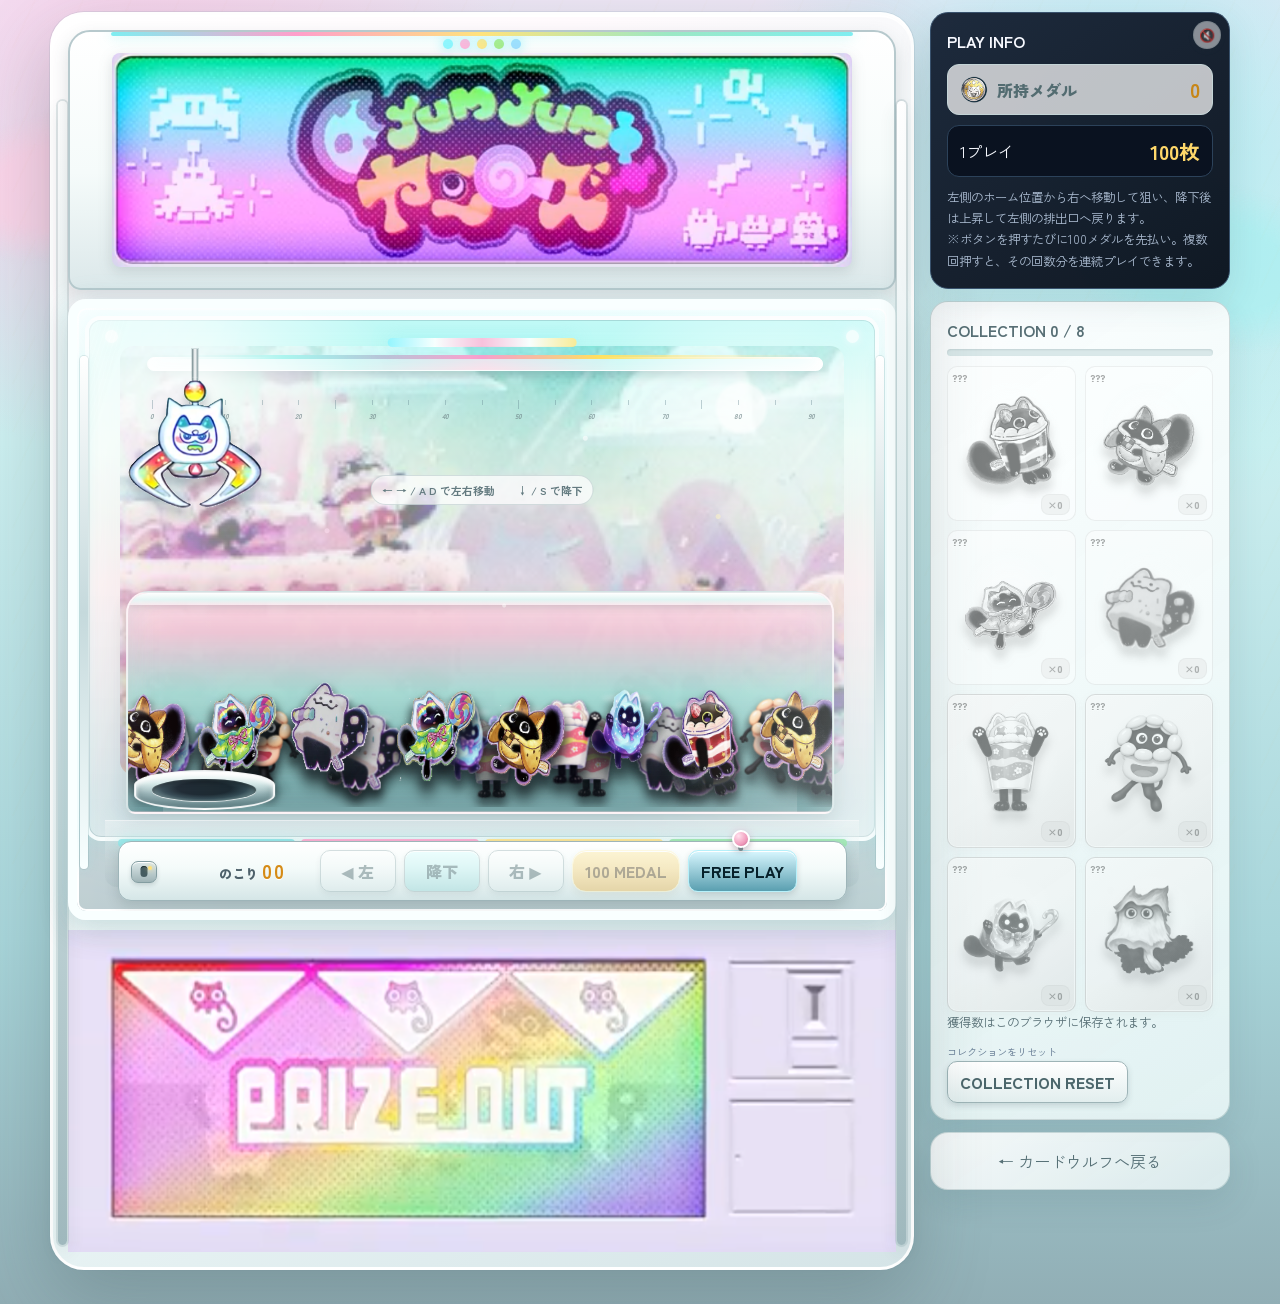
==== commit ec07dc32: "530 add" ====
--- a/crane.html
+++ b/crane.html
@@ -1019,8 +1019,8 @@
 
 </style>
 
-<style id="v529-stable-lift-frame">
-/* v529: success/fail upward artwork uses a single preloaded composited frame.
+<style id="v530-stable-lift-frame">
+/* v530: success/fail upward artwork uses a single preloaded composited frame.
    This prevents a transient mixed frame caused by core and arm PNGs having
    different canvas sizes while their src/state changes after arm closure. */
 .video-crane-art .lift-full{opacity:0!important;z-index:6!important;transition:none!important;}
@@ -1038,8 +1038,8 @@
 .video-crane-art.lift-fail-full .drop-full{opacity:0!important;}
 </style>
 
-<style id="v529-arm-close-and-ready-cable">
-/* v529: animate only the separated descend arms at the lowest point.
+<style id="v530-arm-close-and-ready-cable">
+/* v530: animate only the separated descend arms at the lowest point.
    The normal descend core/expression stays fixed and is always drawn above the
    moving arm layers. This masks the arm PNGs' overlapping shoulder/body pixels
    so the face/body cannot break apart while the arms rotate. */
@@ -1074,6 +1074,33 @@
 }
 .crane-carriage.ready-display .video-crane-art{z-index:30!important;}
 </style>
+
+<style id="v530-mobile-crane-corrections">
+/* v530: mobile-only crane corrections.
+   The arm PNGs are object-fit:contain inside a taller mobile layer box, so the
+   desktop 41% vertical transform origin points too low on the actual arm art.
+   35% maps the pivot back to the same source-image point used on desktop. */
+@media (max-width:680px){
+  .video-crane-art.arm-closing .open-arm.left{
+    transform-origin:46% 35%!important;
+    transform:rotate(-18deg)!important;
+  }
+  .video-crane-art.arm-closing .open-arm.right{
+    transform-origin:54% 35%!important;
+    transform:rotate(18deg)!important;
+  }
+
+  /* The refreshed ready_full starts drawing at about 18px inside the mobile
+     composited image, while the artwork itself is offset 10px from the carriage.
+     End the cable just before that opaque body begins so it cannot show through
+     the crane body. PC keeps the existing 30px cable. */
+  .crane-carriage.ready-display .cable{
+    height:26px!important;
+    --cable-height:26px!important;
+  }
+}
+</style>
+
 </head>
 <body class="crane-body">
   <div class="crane-shell">
@@ -1212,7 +1239,7 @@
   }
   async function animateArmClosure(kind,duration=700){
     if(!videoCraneArt)return;
-    /* v529: keep the normal descend face/core fixed. Reset the previous closing
+    /* v530: keep the normal descend face/core fixed. Reset the previous closing
        class first, commit the open pose for at least one animation frame, then
        start the close transition. This guarantees the animation restarts on
        the second and later plays as well as the first. */
@@ -1893,10 +1920,10 @@
     const stability=chosen?carryStability(chosen,quality,grab.contact):0;
     const won=!!chosen && Math.random()<Math.min(.86,successChance(chosen)*(0.75+quality*.12+grab.contact.pinch*.07+stability*.04));
     /* v522: at the lowest point, close the separated arm artwork gradually before lifting. */
-    /* v529: closure completes while the crane keeps the normal/descend face.
+    /* v530: closure completes while the crane keeps the normal/descend face.
        The next functions switch to success/fail only when upward motion starts. */
     await animateArmClosure(won?'success':'fail',700);
-    /* v529: success/fail lift visuals are complete preloaded frames. This keeps
+    /* v530: success/fail lift visuals are complete preloaded frames. This keeps
        the closure pose visible until the lift state is ready, with no mixed
        split-layer frame between different canvas sizes. */
     if(won){await grabPrize(chosen);} else {await missPrize(chosen);}
--- a/styles.css
+++ b/styles.css
@@ -3821,7 +3821,7 @@
 }
 
 
-/* v529: temporary game-start card cut-in */
+/* v530: temporary game-start card cut-in */
 .card-cutin[hidden]{display:none!important}
 .card-cutin{position:fixed;inset:0;z-index:12000;display:grid;place-items:center;overflow:hidden;isolation:isolate;cursor:pointer;touch-action:manipulation}
 .card-cutin-backdrop{position:absolute;inset:0;background:radial-gradient(circle at 50% 45%,rgba(49,78,120,.72),rgba(4,8,16,.97) 68%);backdrop-filter:blur(4px)}
@@ -3843,7 +3843,7 @@
 @media(max-width:720px){.card-cutin-panel{width:min(94vw,620px);padding:18px;border-radius:18px}.card-cutin-content{grid-template-columns:1fr;gap:12px;text-align:center}.card-cutin-image{min-height:0}.card-cutin-image img{max-height:47vh;max-width:72vw}.card-cutin-copy h2{font-size:clamp(1.65rem,8vw,2.6rem);margin-bottom:10px}.card-cutin-info{font-size:.95rem}.card-cutin-skip{text-align:center;margin-top:14px}}
 @media(prefers-reduced-motion:reduce){.card-cutin-panel,.card-cutin.is-closing .card-cutin-panel{animation:none}}
 
-/* v529: WIN/LOSE result cut-in. Reuses card-cutin timing/overlay behavior. */
+/* v530: WIN/LOSE result cut-in. Reuses card-cutin timing/overlay behavior. */
 .result-cutin-panel{
   min-height:min(52vh,430px);
   display:flex;
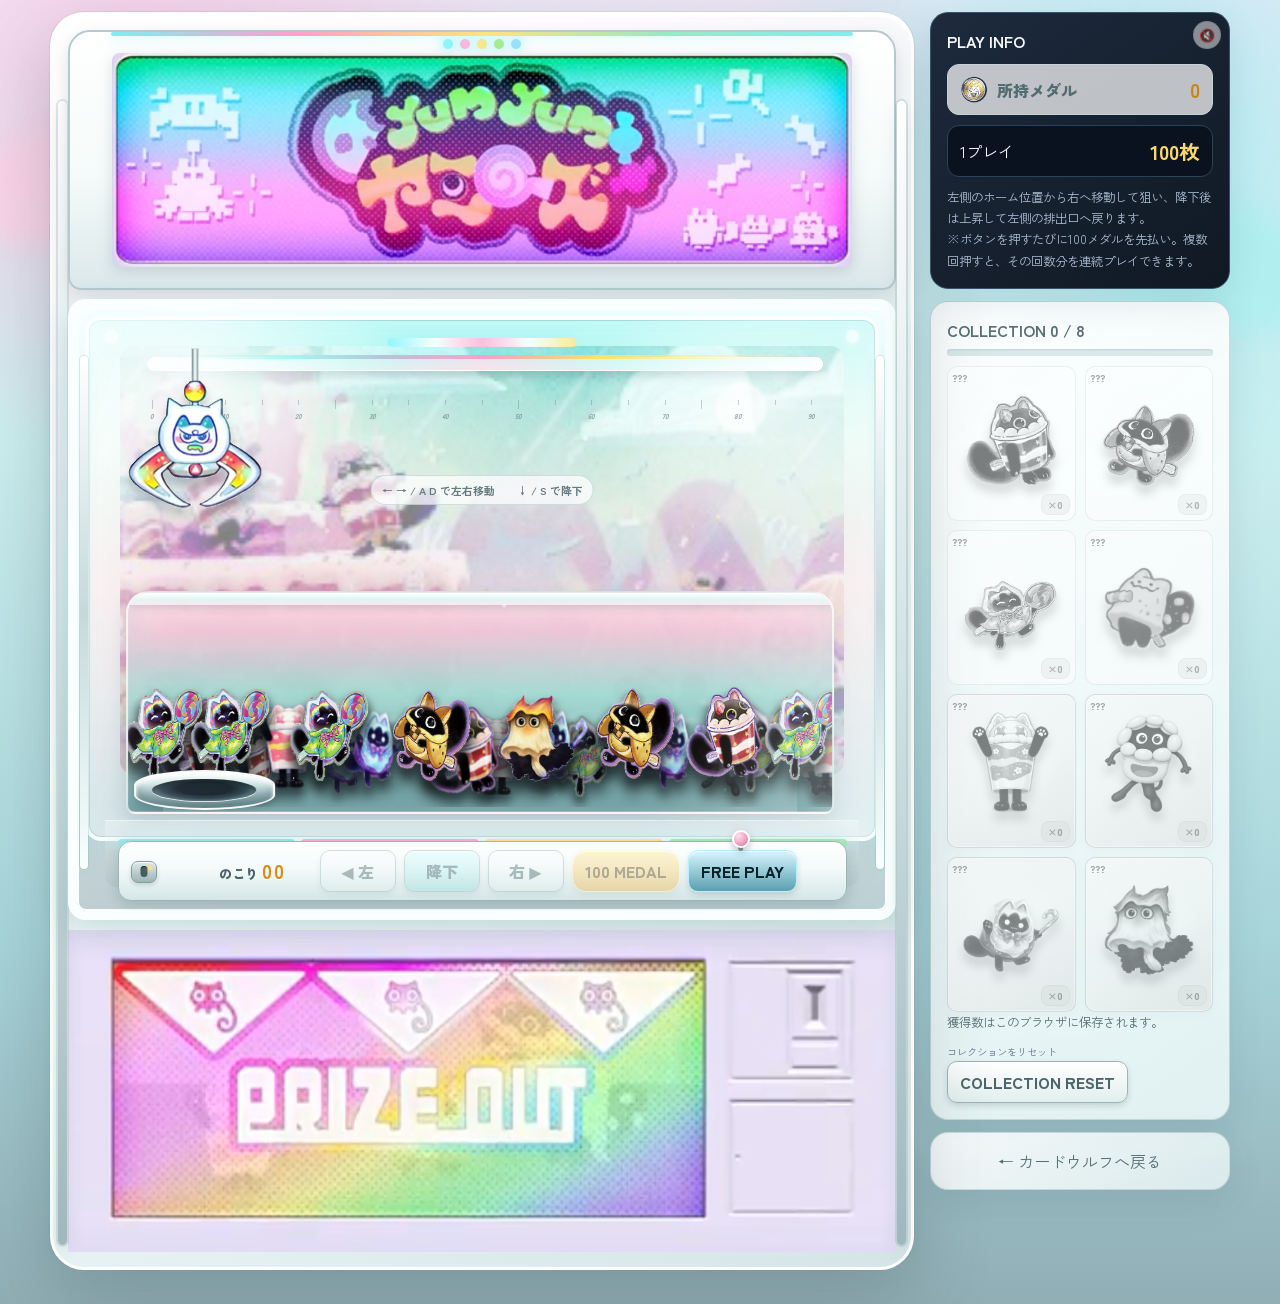
==== commit 19ea444a: "531 add" ====
--- a/crane.html
+++ b/crane.html
@@ -1019,8 +1019,8 @@
 
 </style>
 
-<style id="v530-stable-lift-frame">
-/* v530: success/fail upward artwork uses a single preloaded composited frame.
+<style id="v531-stable-lift-frame">
+/* v531: success/fail upward artwork uses a single preloaded composited frame.
    This prevents a transient mixed frame caused by core and arm PNGs having
    different canvas sizes while their src/state changes after arm closure. */
 .video-crane-art .lift-full{opacity:0!important;z-index:6!important;transition:none!important;}
@@ -1038,8 +1038,8 @@
 .video-crane-art.lift-fail-full .drop-full{opacity:0!important;}
 </style>
 
-<style id="v530-arm-close-and-ready-cable">
-/* v530: animate only the separated descend arms at the lowest point.
+<style id="v531-arm-close-and-ready-cable">
+/* v531: animate only the separated descend arms at the lowest point.
    The normal descend core/expression stays fixed and is always drawn above the
    moving arm layers. This masks the arm PNGs' overlapping shoulder/body pixels
    so the face/body cannot break apart while the arms rotate. */
@@ -1075,19 +1075,19 @@
 .crane-carriage.ready-display .video-crane-art{z-index:30!important;}
 </style>
 
-<style id="v530-mobile-crane-corrections">
-/* v530: mobile-only crane corrections.
+<style id="v531-mobile-crane-corrections">
+/* v531: mobile-only crane corrections.
    The arm PNGs are object-fit:contain inside a taller mobile layer box, so the
    desktop 41% vertical transform origin points too low on the actual arm art.
    35% maps the pivot back to the same source-image point used on desktop. */
 @media (max-width:680px){
   .video-crane-art.arm-closing .open-arm.left{
     transform-origin:46% 35%!important;
-    transform:rotate(-18deg)!important;
+    transform:translate(4px,-3px) rotate(-15deg)!important;
   }
   .video-crane-art.arm-closing .open-arm.right{
     transform-origin:54% 35%!important;
-    transform:rotate(18deg)!important;
+    transform:translate(-4px,-3px) rotate(15deg)!important;
   }
 
   /* The refreshed ready_full starts drawing at about 18px inside the mobile
@@ -1239,7 +1239,7 @@
   }
   async function animateArmClosure(kind,duration=700){
     if(!videoCraneArt)return;
-    /* v530: keep the normal descend face/core fixed. Reset the previous closing
+    /* v531: keep the normal descend face/core fixed. Reset the previous closing
        class first, commit the open pose for at least one animation frame, then
        start the close transition. This guarantees the animation restarts on
        the second and later plays as well as the first. */
@@ -1920,10 +1920,10 @@
     const stability=chosen?carryStability(chosen,quality,grab.contact):0;
     const won=!!chosen && Math.random()<Math.min(.86,successChance(chosen)*(0.75+quality*.12+grab.contact.pinch*.07+stability*.04));
     /* v522: at the lowest point, close the separated arm artwork gradually before lifting. */
-    /* v530: closure completes while the crane keeps the normal/descend face.
+    /* v531: closure completes while the crane keeps the normal/descend face.
        The next functions switch to success/fail only when upward motion starts. */
     await animateArmClosure(won?'success':'fail',700);
-    /* v530: success/fail lift visuals are complete preloaded frames. This keeps
+    /* v531: success/fail lift visuals are complete preloaded frames. This keeps
        the closure pose visible until the lift state is ready, with no mixed
        split-layer frame between different canvas sizes. */
     if(won){await grabPrize(chosen);} else {await missPrize(chosen);}
--- a/styles.css
+++ b/styles.css
@@ -3821,7 +3821,7 @@
 }
 
 
-/* v530: temporary game-start card cut-in */
+/* v531: temporary game-start card cut-in */
 .card-cutin[hidden]{display:none!important}
 .card-cutin{position:fixed;inset:0;z-index:12000;display:grid;place-items:center;overflow:hidden;isolation:isolate;cursor:pointer;touch-action:manipulation}
 .card-cutin-backdrop{position:absolute;inset:0;background:radial-gradient(circle at 50% 45%,rgba(49,78,120,.72),rgba(4,8,16,.97) 68%);backdrop-filter:blur(4px)}
@@ -3843,7 +3843,7 @@
 @media(max-width:720px){.card-cutin-panel{width:min(94vw,620px);padding:18px;border-radius:18px}.card-cutin-content{grid-template-columns:1fr;gap:12px;text-align:center}.card-cutin-image{min-height:0}.card-cutin-image img{max-height:47vh;max-width:72vw}.card-cutin-copy h2{font-size:clamp(1.65rem,8vw,2.6rem);margin-bottom:10px}.card-cutin-info{font-size:.95rem}.card-cutin-skip{text-align:center;margin-top:14px}}
 @media(prefers-reduced-motion:reduce){.card-cutin-panel,.card-cutin.is-closing .card-cutin-panel{animation:none}}
 
-/* v530: WIN/LOSE result cut-in. Reuses card-cutin timing/overlay behavior. */
+/* v531: WIN/LOSE result cut-in. Reuses card-cutin timing/overlay behavior. */
 .result-cutin-panel{
   min-height:min(52vh,430px);
   display:flex;
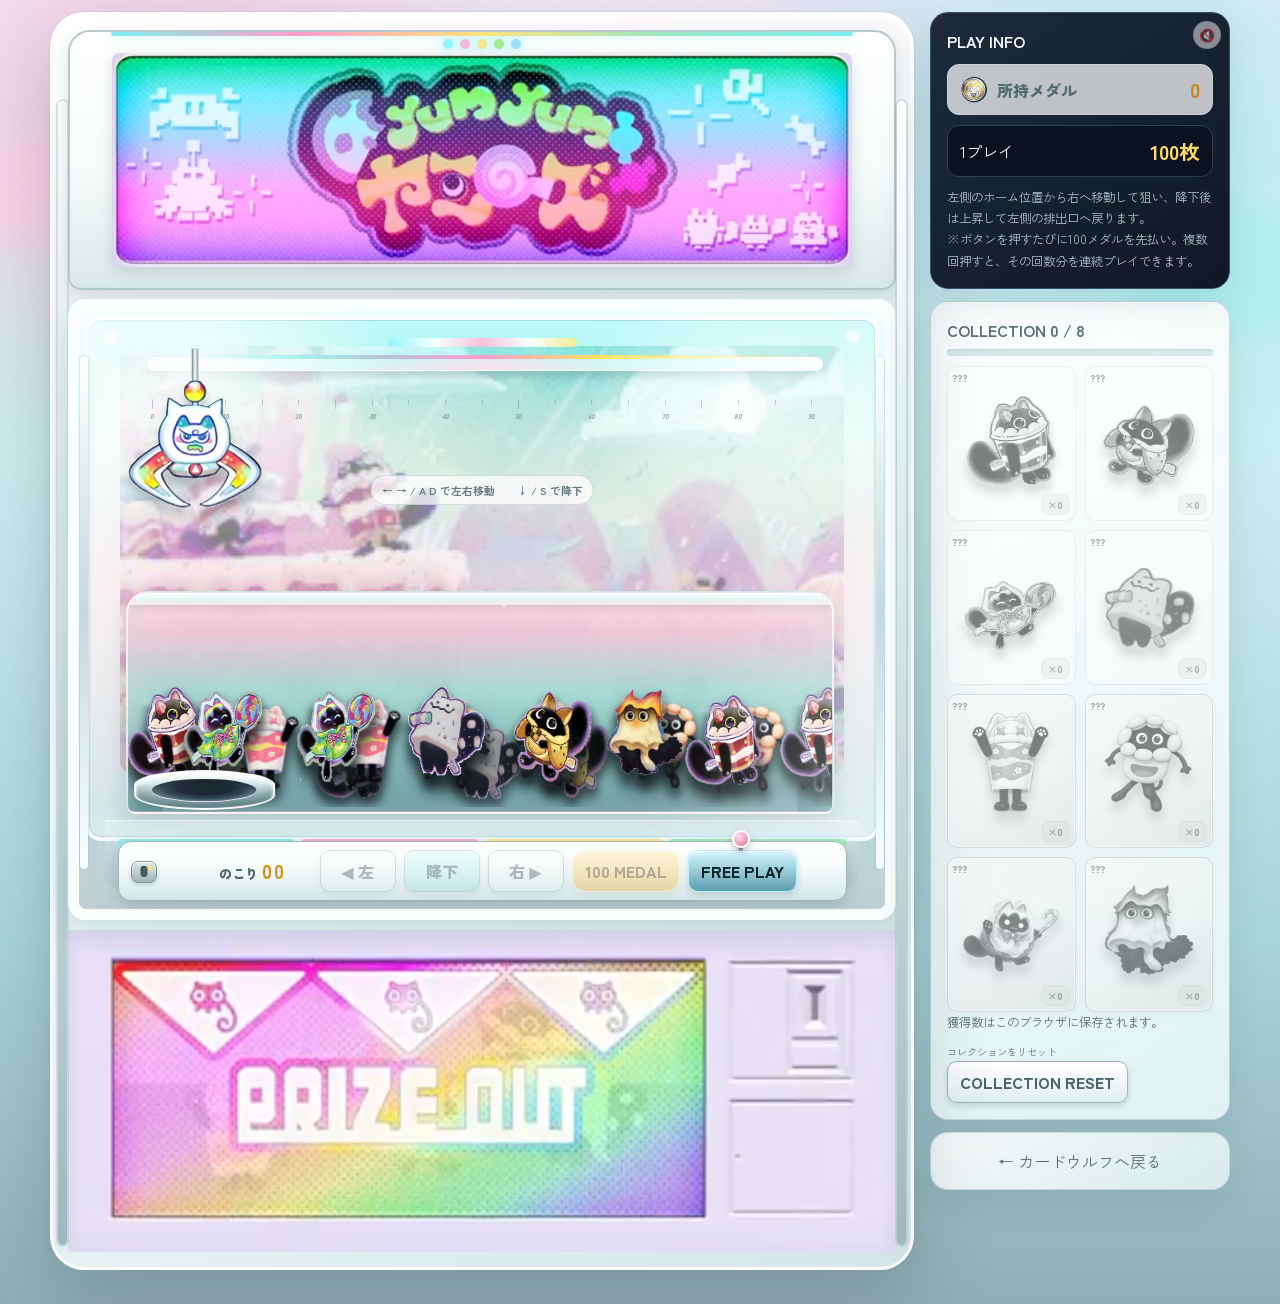
==== commit 48c702fa: "532 add" ====
--- a/crane.html
+++ b/crane.html
@@ -1019,8 +1019,8 @@
 
 </style>
 
-<style id="v531-stable-lift-frame">
-/* v531: success/fail upward artwork uses a single preloaded composited frame.
+<style id="v532-stable-lift-frame">
+/* v532: success/fail upward artwork uses a single preloaded composited frame.
    This prevents a transient mixed frame caused by core and arm PNGs having
    different canvas sizes while their src/state changes after arm closure. */
 .video-crane-art .lift-full{opacity:0!important;z-index:6!important;transition:none!important;}
@@ -1038,8 +1038,8 @@
 .video-crane-art.lift-fail-full .drop-full{opacity:0!important;}
 </style>
 
-<style id="v531-arm-close-and-ready-cable">
-/* v531: animate only the separated descend arms at the lowest point.
+<style id="v532-arm-close-and-ready-cable">
+/* v532: animate only the separated descend arms at the lowest point.
    The normal descend core/expression stays fixed and is always drawn above the
    moving arm layers. This masks the arm PNGs' overlapping shoulder/body pixels
    so the face/body cannot break apart while the arms rotate. */
@@ -1075,8 +1075,8 @@
 .crane-carriage.ready-display .video-crane-art{z-index:30!important;}
 </style>
 
-<style id="v531-mobile-crane-corrections">
-/* v531: mobile-only crane corrections.
+<style id="v532-mobile-crane-corrections">
+/* v532: mobile-only crane corrections.
    The arm PNGs are object-fit:contain inside a taller mobile layer box, so the
    desktop 41% vertical transform origin points too low on the actual arm art.
    35% maps the pivot back to the same source-image point used on desktop. */
@@ -1239,7 +1239,7 @@
   }
   async function animateArmClosure(kind,duration=700){
     if(!videoCraneArt)return;
-    /* v531: keep the normal descend face/core fixed. Reset the previous closing
+    /* v532: keep the normal descend face/core fixed. Reset the previous closing
        class first, commit the open pose for at least one animation frame, then
        start the close transition. This guarantees the animation restarts on
        the second and later plays as well as the first. */
@@ -1920,10 +1920,10 @@
     const stability=chosen?carryStability(chosen,quality,grab.contact):0;
     const won=!!chosen && Math.random()<Math.min(.86,successChance(chosen)*(0.75+quality*.12+grab.contact.pinch*.07+stability*.04));
     /* v522: at the lowest point, close the separated arm artwork gradually before lifting. */
-    /* v531: closure completes while the crane keeps the normal/descend face.
+    /* v532: closure completes while the crane keeps the normal/descend face.
        The next functions switch to success/fail only when upward motion starts. */
     await animateArmClosure(won?'success':'fail',700);
-    /* v531: success/fail lift visuals are complete preloaded frames. This keeps
+    /* v532: success/fail lift visuals are complete preloaded frames. This keeps
        the closure pose visible until the lift state is ready, with no mixed
        split-layer frame between different canvas sizes. */
     if(won){await grabPrize(chosen);} else {await missPrize(chosen);}
--- a/styles.css
+++ b/styles.css
@@ -3821,7 +3821,7 @@
 }
 
 
-/* v531: temporary game-start card cut-in */
+/* v532: temporary game-start card cut-in */
 .card-cutin[hidden]{display:none!important}
 .card-cutin{position:fixed;inset:0;z-index:12000;display:grid;place-items:center;overflow:hidden;isolation:isolate;cursor:pointer;touch-action:manipulation}
 .card-cutin-backdrop{position:absolute;inset:0;background:radial-gradient(circle at 50% 45%,rgba(49,78,120,.72),rgba(4,8,16,.97) 68%);backdrop-filter:blur(4px)}
@@ -3843,7 +3843,7 @@
 @media(max-width:720px){.card-cutin-panel{width:min(94vw,620px);padding:18px;border-radius:18px}.card-cutin-content{grid-template-columns:1fr;gap:12px;text-align:center}.card-cutin-image{min-height:0}.card-cutin-image img{max-height:47vh;max-width:72vw}.card-cutin-copy h2{font-size:clamp(1.65rem,8vw,2.6rem);margin-bottom:10px}.card-cutin-info{font-size:.95rem}.card-cutin-skip{text-align:center;margin-top:14px}}
 @media(prefers-reduced-motion:reduce){.card-cutin-panel,.card-cutin.is-closing .card-cutin-panel{animation:none}}
 
-/* v531: WIN/LOSE result cut-in. Reuses card-cutin timing/overlay behavior. */
+/* v532: WIN/LOSE result cut-in. Reuses card-cutin timing/overlay behavior. */
 .result-cutin-panel{
   min-height:min(52vh,430px);
   display:flex;
@@ -3865,3 +3865,15 @@
   .result-cutin-panel{min-height:42vh;}
   .result-cutin-word{font-size:clamp(4rem,23vw,7rem);}
 }
+
+/* v532: slightly smaller card/result cut-in artwork and typography. */
+.card-cutin-image img{max-width:min(100%,330px);max-height:54vh}
+.card-cutin-copy h2{font-size:clamp(1.85rem,4.5vw,4rem)}
+.card-cutin-info{font-size:clamp(.95rem,1.65vw,1.22rem)}
+.result-cutin-word{font-size:clamp(4.2rem,12.5vw,9rem)}
+@media(max-width:720px){
+ .card-cutin-image img{max-height:43vh;max-width:67vw}
+ .card-cutin-copy h2{font-size:clamp(1.5rem,7.2vw,2.35rem)}
+ .card-cutin-info{font-size:.9rem}
+ .result-cutin-word{font-size:clamp(3.6rem,20vw,6.3rem)}
+}
